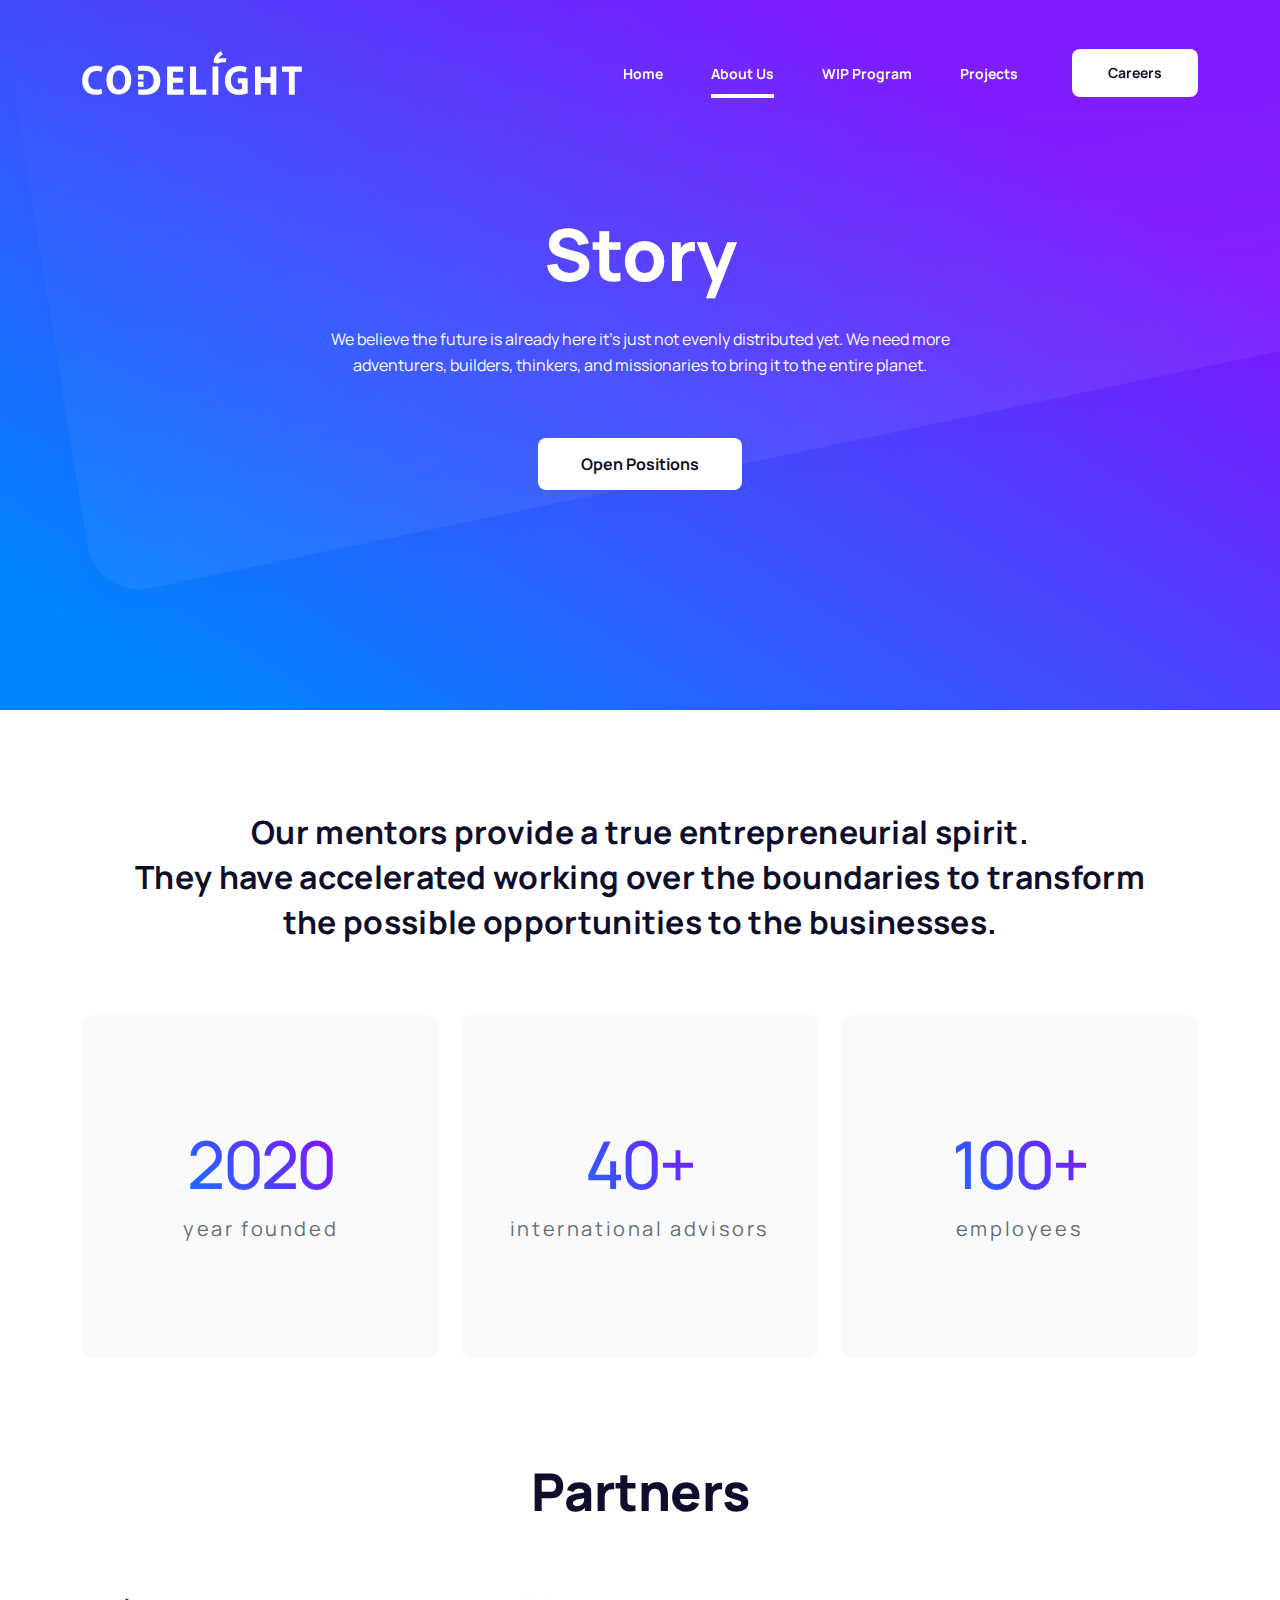
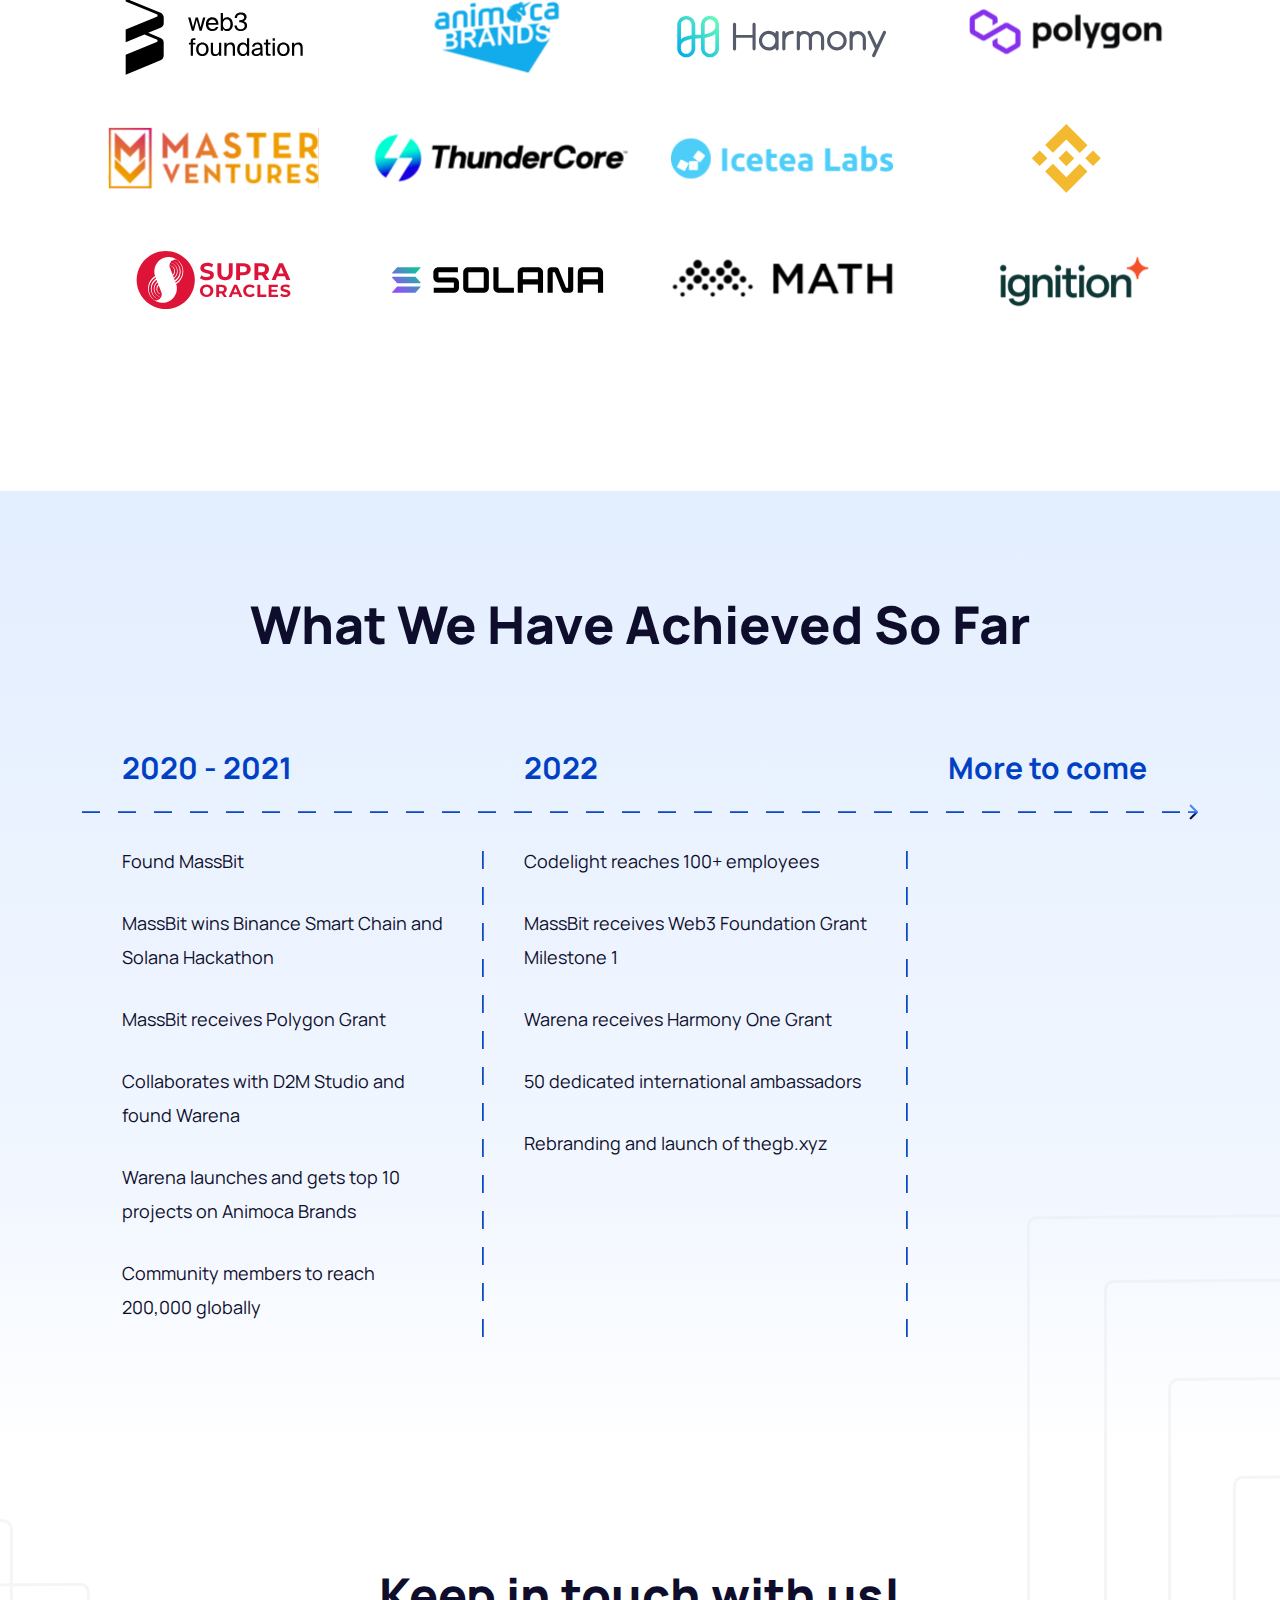
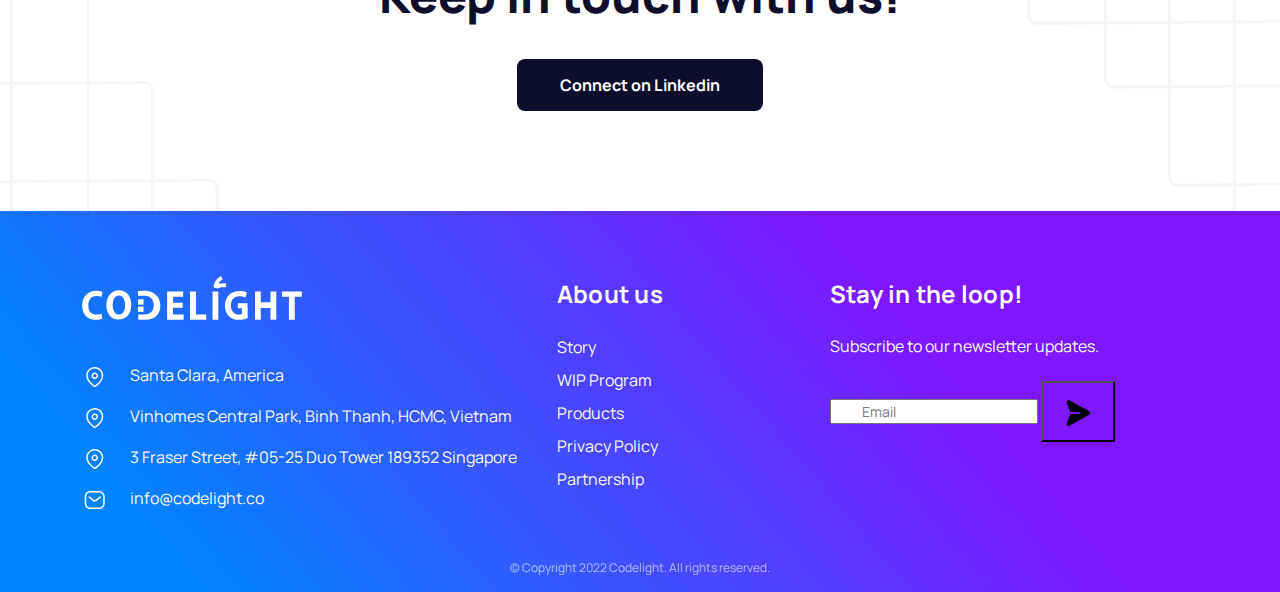
==== about.html @ f4f4e3bb "fix meta og:image" ====
<!DOCTYPE html>
<html lang="en">

    <head>
        <!-- Google tag (gtag.js) -->
        <script async src="https://www.googletagmanager.com/gtag/js?id=G-SQYC2SZL2Y"></script>
        <script>
            window.dataLayer = window.dataLayer || [];
            function gtag() { dataLayer.push(arguments); }
            gtag('js', new Date());
            gtag('config', 'G-SQYC2SZL2Y');
        </script>
        <meta charset="UTF-8">
        <meta http-equiv="X-UA-Compatible" content="IE=edge">
        <meta name="viewport" content="width=device-width, initial-scale=1.0, maximum-scale=1.0,user-scalable=0">
        <link rel="icon" href="favicon-32x32.png" />
        <link rel="shortcut icon" href="favicon.ico" type="image/x-icon" />
        <title>Codelight - About Us</title>
        <meta name="theme-color" content="#0041c4">
        <link rel="apple-touch-icon" sizes="48x48" href="assets/icons/icon-48x48.png" />
        <link rel="apple-touch-icon" sizes="72x72" href="assets/icons/icon-72x72.png" />
        <link rel="apple-touch-icon" sizes="96x96" href="assets/icons/icon-96x96.png" />
        <link rel="apple-touch-icon" sizes="192x192" href="assets/icons/icon-192x192.png" />
        <link rel="apple-touch-icon" sizes="256x256" href="assets/icons/icon-256x256.png" />
        <link rel="apple-touch-icon" sizes="384x384" href="assets/icons/icon-384x384.png" />
        <link rel="apple-touch-icon" sizes="512x512" href="assets/icons/icon-512x512.png" />
        <link rel="preconnect dns-prefetch" href="https://www.google-analytics.com" />
        <meta name="description" content="We Change The World Through Decentralized Ledger Technology" />
        <meta property="og:title" content="Codelight" />
        <meta property="og:description" content="We Change The World Through Decentralized Ledger Technology" />
        <meta property="og:type" content="website" />
        <meta name="image" content="./opengraph.png" />
        <meta itemprop="image" content="./opengraph.png" />
        <meta name="og:image" content="./opengraph.png" />
        <meta name="twitter:image" content="./opengraph.png">
        <meta name="twitter:card" content="summary" />
        <meta name="twitter:creator" content="Codelight" />
        <meta name="twitter:title" content="Codelight" />
        <meta name="twitter:description" content="We Change The World Through Decentralized Ledger Technology" />
        <link rel="stylesheet" href="https://fonts.googleapis.com/css2?family=Sen:wght@400;700&amp;display=swap" />
        <link rel="stylesheet" href="https://fonts.googleapis.com/css2?family=Inter:wght@300;400;500;600;700"
            media="all" />
        <link rel="stylesheet" href="https://cdn.jsdelivr.net/npm/bootstrap@5.1.3/dist/css/bootstrap.min.css" />
        <link href="https://fonts.googleapis.com/css2?family=Manrope:wght@400;500;600;700&display=swap"
            rel="stylesheet">
        <link rel="stylesheet" href="assets/plugins/slick/slick.css" />
        <link rel="stylesheet" href="assets/css/style.css" />
    </head>

    <body>
        <div class="cl-loading" id="CLLoading">
            <img src="assets/images/logo.svg" alt="loading..." height="40" />
        </div>

        <header>
            <nav id="header" class="cl-navbar navbar navbar-expand-md cl-dark none-bg">
                <div class="container">
                    <a class="navbar-brand" href="index.html" title="Codelight" rel="home">
                        <img class="cl-logo" src="assets/images/logo.svg" alt="Codelight" />
                        <img class="cl-logo-light" src="assets/images/logo-white.svg" alt="Codelight" />
                    </a>

                    <button class="navbar-toggler" type="button" data-bs-toggle="collapse" data-bs-target="#navbar"
                        aria-controls="navbar" aria-expanded="false" aria-label="Toggle navigation">
                        <span class="navbar-toggler-icon"></span>
                    </button>

                    <div id="navbar" class="collapse navbar-collapse">
                        <ul id="menu-primary-menu" class="navbar-nav ms-auto">
                            <li class="nav-item">
                                <a title="Home" href="index.html" class="nav-link">Home</a>
                            </li>
                            <li class="nav-item">
                                <a title="About Us" href="about.html" class="nav-link active">About Us</a>
                            </li>
                            <li class="nav-item">
                                <a title="WIP Program" href="wip-program.html" class="nav-link">WIP Program</a>
                            </li>
                            <li class="nav-item">
                                <a title="Projects" href="our-projects.html" class="nav-link">Projects</a>
                            </li>
                            <!-- <li class="nav-item">
                                <a title="Careers" href="careers.html" class="nav-link">Careers</a>
                            </li> -->

                            <li class="cl-header-cta nav-item">
                                <a title="Careers" href="https://www.linkedin.com/company/codelightco/" target="_blank" class="nav-link">Careers</a>
                            </li>
                        </ul>
                    </div>
                </div>
            </nav>
        </header>

        <main>
            <div class="cl-about">
                <section class="cl-banner">
                    <div class="cl-banner-body">
                        <div class="container">
                            <h1 class="cl-banner-heading">Story</h1>
                            <div class="cl-banner-content">We believe the future is already here it's just not evenly
                                distributed yet. We need more <br class="d-none d-md-block">adventurers, builders,
                                thinkers, and missionaries to bring it to the entire planet.</div>
                            <div class="cl-btn">
                                <!-- <a href="careers.html">Open Positions</a> -->
                                <a href="https://www.linkedin.com/company/codelightco/jobs/" target="_blank">Open Positions</a>
                            </div>
                        </div>
                    </div>
                </section>
                <section class="our-mentors-spirit">
                    <div class="container">
                        <div class="cl-title text-center">
                            Our mentors provide a true entrepreneurial spirit. <br class="d-none d-md-block">They have accelerated working over the boundaries to transform <br class="d-none d-md-block">the possible opportunities to the businesses.
                        </div>
                        <div class="group">
                            <div class="item">
                                <dl>
                                    <dt>2020</dt>
                                    <dd>year founded</dd>
                                </dl>
                            </div>
                            <div class="item">
                                <dl>
                                    <dt>40+</dt>
                                    <dd>international advisors</dd>
                                </dl>
                            </div>
                            <div class="item">
                                <dl>
                                    <dt>100+</dt>
                                    <dd>employees</dd>
                                </dl>
                            </div>
                        </div>
                    </div>
                </section>
                <!-- <section class="cl-our-team">
                    <div class="container">
                        <div class="cl-title text-center">
                            Our Team
                        </div>
                        <div class="cl-disc text-center">
                            Codelight Projects have over 250k dedicated community members
                        </div>
                        <div class="group">
                            <div class="item">
                                <div class="photo">
                                    <img src="./assets/images/about/our-team-img1.png" alt="Our Team">
                                </div>
                                <dl>
                                    <dt>Mike</dt>
                                    <dd>“A quote”</dd>
                                </dl>
                            </div>
                            <div class="item">
                                <div class="photo">
                                    <img src="./assets/images/about/our-team-img4.png" alt="Our Team">
                                </div>
                                <dl>
                                    <dt>Kate Pham</dt>
                                    <dd>Web3 is a great evolution of the upcoming trends in Technology since it's both transparency and flexibility in a contractual arrangement <i>- Kate Pham , Marketing Manager</i></dd>
                                </dl>
                            </div>
                            <div class="item">
                                <div class="photo">
                                    <img src="./assets/images/about/our-team-img3.png" alt="Our Team">
                                </div>
                                <dl>
                                    <dt>Colin Weiss</dt>
                                    <dd>“To prosper in the Web3 future, we must continually work to create true decentralization by reinventing the underlying hierarchy of the digital age. Working at EZ Wallet motivates me to make sure what we envision can become a reality. ” <i>- Colin Weiss, Head of Content</i></dd>
                                </dl>
                            </div>
                            <div class="item">
                                <div class="photo">
                                    <img src="./assets/images/about/our-team-img2.png" alt="Our Team">
                                </div>
                                <dl>
                                    <dt>Azhar</dt>
                                    <dd>"As iron sharpens iron, so one person sharpens another". Codelight provide a great working environment for cultivating and developing <i>- Azhar, Marketing Executive</i></dd>
                                </dl>
                            </div>
                        </div>
                    </div>
                </section> -->
                <section class="cl-partners" id="partners">
                    <div class="container">
                        <div class="cl-title text-center">
                            Partners
                        </div>
                        <ul class="slider-partners">
                            <li><img src="./assets/images/about/web3.svg" class="cl-img" alt="" /></li>
                            <li><img src="./assets/images/about/animoca.svg" class="cl-img" alt=""></li>
                            <li><img src="./assets/images/about/Harmony.svg" class="cl-img" alt=""></li>
                            <li><img src="./assets/images/about/Polygon.svg" class="cl-img" alt=""></li>
                            <li><img src="./assets/images/about/maste-ventures.svg" class="cl-img" alt="" /></li>
                            <li><img src="./assets/images/about/thunder-core.svg" class="cl-img" alt=""></li>
                            <li><img src="./assets/images/about/icetea-labs.svg" class="cl-img" alt="" /></li>
                            <li><img src="./assets/images/about/bnc.svg" class="cl-img" alt="" /></li>
                            <li><img src="./assets/images/about/supraoracles.svg" class="cl-img" alt=""></li>
                            <li><img src="./assets/images/about/solana.svg" class="cl-img" alt=""></li>
                            <li><img src="./assets/images/about/math-wallet.svg" class="cl-img" alt=""></li>
                            <li><img src="./assets/images/about/Ignition.svg" class="cl-img" alt=""></li>
                        </ul>
                    </div>
                </section>
                <section class="cl-achieved">
                    <div class="container">
                        <div class="cl-title text-center">
                            What We Have Achieved So Far
                        </div>
                        <div class="time-line">
                            <div class="item">
                                <div class="year">
                                    2020 - 2021
                                </div>
                                <ul>
                                    <li>Found MassBit</li>
                                    <li>MassBit wins Binance Smart Chain and Solana Hackathon</li>
                                    <li>MassBit receives Polygon Grant</li>
                                    <li>Collaborates with D2M Studio and found Warena</li>
                                    <li>Warena launches and gets top 10 projects on Animoca Brands</li>
                                    <li>Community members to reach 200,000 globally</li>
                                </ul>
                            </div>
                            <div class="item">
                                <div class="year">
                                    2022
                                </div>
                                <ul>
                                    <li>Codelight reaches 100+ employees</li>
                                    <li>MassBit receives Web3 Foundation Grant Milestone 1</li>
                                    <li>Warena receives Harmony One Grant</li>
                                    <li>50 dedicated international ambassadors</li>
                                    <li>Rebranding and launch of thegb.xyz</li>
                                </ul>
                            </div>
                            <div class="item">
                                <div class="year">More to come</div>
                            </div>
                        </div>
                    </div>
                </section>
                <section class="cl-contact">
                    <div class="container">
                        <div class="cl-title">
                            Keep in touch with us!
                        </div>
                        <div class="cl-btn">
                            <a href="https://www.linkedin.com/company/codelightco/" target="_blank">Connect on Linkedin</a>
                        </div>
                    </div>
                </section>
            </div>
            <div class="modal fade" id="SubscribeModal" tabindex="-1" aria-labelledby="SubscribeModalLabel"
                aria-hidden="true">
                <div class="modal-dialog">
                    <div class="modal-content">
                        <div class="modal-header">
                            <button type="button" class="btn-close" data-bs-dismiss="modal" aria-label="Close"></button>
                        </div>
                        <div class="modal-body text-center">
                            <div class="cl-title" id="message">Your subscription has been successful.</div>
                        </div>
                    </div>
                </div>
            </div>
        </main>

        <footer id="footer" class="cl-footer">
            <div class="container">
                <div class="row">
                    <div class="col-xl-5 mb-4 mb-xl-0">
                        <div class="cl-footer-logo">
                            <img src="assets/images/logo-white.svg" class="img-fluid" alt="" />
                        </div>
                        <div class="cl-footer-address">
                            <svg width="25" height="24" viewBox="0 0 25 24" fill="none"
                                xmlns="http://www.w3.org/2000/svg">
                                <path fill-rule="evenodd" clip-rule="evenodd"
                                    d="M12.7681 2.00005C8.15903 1.98439 4.39435 5.65135 4.24389 10.2414L4.23926 10.5263C4.31587 12.7761 5.08133 14.9207 6.42954 16.6876L6.74618 17.1008C8.03306 18.7371 9.56237 20.1733 11.2795 21.3571L11.693 21.6354L11.7533 21.6828C12.3419 22.1057 13.1365 22.1057 13.7251 21.6828L13.7753 21.6415C15.1378 20.7579 16.3943 19.7196 17.5197 18.5473C19.8079 16.1252 21.187 13.4112 21.239 10.655L21.2392 10.5526C21.2548 5.93192 17.5991 2.15567 13.0232 2.00469L12.7681 2.00005ZM12.7629 3.51747C16.5414 3.53038 19.6093 6.54942 19.7232 10.3091L19.7264 10.6406C19.6826 12.9514 18.4727 15.3324 16.4259 17.4991C15.3822 18.5863 14.212 19.5526 12.9428 20.3745L12.8582 20.438C12.7899 20.4974 12.6885 20.4974 12.6201 20.438L12.5379 20.376C10.6472 19.1416 8.98783 17.583 7.63562 15.7717C6.54644 14.3442 5.90101 12.6374 5.7711 10.8569L5.75201 10.4999C5.76485 6.71221 8.77458 3.63498 12.5227 3.52071L12.7629 3.51747ZM12.7392 7.40129C10.9508 7.40129 9.50101 8.85554 9.50101 10.6495C9.50101 12.4434 10.9508 13.8976 12.7392 13.8976C14.5276 13.8976 15.9774 12.4434 15.9774 10.6495C15.9774 8.85554 14.5276 7.40129 12.7392 7.40129ZM12.7392 8.91871C13.6921 8.91871 14.4646 9.69359 14.4646 10.6495C14.4646 11.6053 13.6921 12.3802 12.7392 12.3802C11.7863 12.3802 11.0138 11.6053 11.0138 10.6495C11.0138 9.69359 11.7863 8.91871 12.7392 8.91871Z"
                                    fill="#FAFAFA"></path>
                            </svg>
                            <span>Santa Clara, America</span>
                        </div>
                        <div class="cl-footer-address">
                            <svg width="25" height="24" viewBox="0 0 25 24" fill="none"
                                xmlns="http://www.w3.org/2000/svg">
                                <path fill-rule="evenodd" clip-rule="evenodd"
                                    d="M12.7681 2.00005C8.15903 1.98439 4.39435 5.65135 4.24389 10.2414L4.23926 10.5263C4.31587 12.7761 5.08133 14.9207 6.42954 16.6876L6.74618 17.1008C8.03306 18.7371 9.56237 20.1733 11.2795 21.3571L11.693 21.6354L11.7533 21.6828C12.3419 22.1057 13.1365 22.1057 13.7251 21.6828L13.7753 21.6415C15.1378 20.7579 16.3943 19.7196 17.5197 18.5473C19.8079 16.1252 21.187 13.4112 21.239 10.655L21.2392 10.5526C21.2548 5.93192 17.5991 2.15567 13.0232 2.00469L12.7681 2.00005ZM12.7629 3.51747C16.5414 3.53038 19.6093 6.54942 19.7232 10.3091L19.7264 10.6406C19.6826 12.9514 18.4727 15.3324 16.4259 17.4991C15.3822 18.5863 14.212 19.5526 12.9428 20.3745L12.8582 20.438C12.7899 20.4974 12.6885 20.4974 12.6201 20.438L12.5379 20.376C10.6472 19.1416 8.98783 17.583 7.63562 15.7717C6.54644 14.3442 5.90101 12.6374 5.7711 10.8569L5.75201 10.4999C5.76485 6.71221 8.77458 3.63498 12.5227 3.52071L12.7629 3.51747ZM12.7392 7.40129C10.9508 7.40129 9.50101 8.85554 9.50101 10.6495C9.50101 12.4434 10.9508 13.8976 12.7392 13.8976C14.5276 13.8976 15.9774 12.4434 15.9774 10.6495C15.9774 8.85554 14.5276 7.40129 12.7392 7.40129ZM12.7392 8.91871C13.6921 8.91871 14.4646 9.69359 14.4646 10.6495C14.4646 11.6053 13.6921 12.3802 12.7392 12.3802C11.7863 12.3802 11.0138 11.6053 11.0138 10.6495C11.0138 9.69359 11.7863 8.91871 12.7392 8.91871Z"
                                    fill="#FAFAFA"></path>
                            </svg>
                            <span>Vinhomes Central Park, Binh Thanh, HCMC, Vietnam</span>
                        </div>
                        <div class="cl-footer-address">
                            <svg width="25" height="24" viewBox="0 0 25 24" fill="none"
                                xmlns="http://www.w3.org/2000/svg">
                                <path fill-rule="evenodd" clip-rule="evenodd"
                                    d="M12.7681 2.00005C8.15903 1.98439 4.39435 5.65135 4.24389 10.2414L4.23926 10.5263C4.31587 12.7761 5.08133 14.9207 6.42954 16.6876L6.74618 17.1008C8.03306 18.7371 9.56237 20.1733 11.2795 21.3571L11.693 21.6354L11.7533 21.6828C12.3419 22.1057 13.1365 22.1057 13.7251 21.6828L13.7753 21.6415C15.1378 20.7579 16.3943 19.7196 17.5197 18.5473C19.8079 16.1252 21.187 13.4112 21.239 10.655L21.2392 10.5526C21.2548 5.93192 17.5991 2.15567 13.0232 2.00469L12.7681 2.00005ZM12.7629 3.51747C16.5414 3.53038 19.6093 6.54942 19.7232 10.3091L19.7264 10.6406C19.6826 12.9514 18.4727 15.3324 16.4259 17.4991C15.3822 18.5863 14.212 19.5526 12.9428 20.3745L12.8582 20.438C12.7899 20.4974 12.6885 20.4974 12.6201 20.438L12.5379 20.376C10.6472 19.1416 8.98783 17.583 7.63562 15.7717C6.54644 14.3442 5.90101 12.6374 5.7711 10.8569L5.75201 10.4999C5.76485 6.71221 8.77458 3.63498 12.5227 3.52071L12.7629 3.51747ZM12.7392 7.40129C10.9508 7.40129 9.50101 8.85554 9.50101 10.6495C9.50101 12.4434 10.9508 13.8976 12.7392 13.8976C14.5276 13.8976 15.9774 12.4434 15.9774 10.6495C15.9774 8.85554 14.5276 7.40129 12.7392 7.40129ZM12.7392 8.91871C13.6921 8.91871 14.4646 9.69359 14.4646 10.6495C14.4646 11.6053 13.6921 12.3802 12.7392 12.3802C11.7863 12.3802 11.0138 11.6053 11.0138 10.6495C11.0138 9.69359 11.7863 8.91871 12.7392 8.91871Z"
                                    fill="#FAFAFA"></path>
                            </svg>
                            <span>3 Fraser Street, #05-25 Duo Tower 189352 Singapore</span>
                        </div>
                        <div class="cl-footer-email">
                            <svg width="25" height="24" viewBox="0 0 25 24" fill="none"
                                xmlns="http://www.w3.org/2000/svg">
                                <path fill-rule="evenodd" clip-rule="evenodd"
                                    d="M17.2646 3.00005L8.19544 3C5.02591 3 2.73926 5.56151 2.73926 8.85897V15.141C2.73926 18.4385 5.02591 21 8.19544 21H17.2561C18.7785 20.9829 20.2195 20.3421 21.2518 19.2266C22.2842 18.111 22.8179 16.6183 22.7286 15.0959L22.7299 8.85897C22.8179 7.38171 22.2842 5.88895 21.2518 4.77344C20.2195 3.65794 18.7785 3.01705 17.2646 3.00005ZM8.19544 4.52843L17.2476 4.52838C18.3466 4.54072 19.3925 5.00592 20.1419 5.81562C20.8912 6.62533 21.2786 7.70887 21.2138 8.81389L21.2124 15.141C21.2786 16.2911 20.8912 17.3747 20.1419 18.1844C19.3925 18.9941 18.3466 19.4593 17.2476 19.4716L8.19544 19.4716C5.90205 19.4716 4.2567 17.6284 4.2567 15.141V8.85897C4.2567 6.37155 5.90205 4.52843 8.19544 4.52843ZM18.7633 8.63837C18.5014 8.30886 18.024 8.25555 17.6968 8.5193L13.5975 11.8242L13.4801 11.9068C12.9967 12.2095 12.362 12.1816 11.8991 11.8181L7.76983 8.51731L7.67689 8.4536C7.35662 8.26727 6.94067 8.34031 6.70387 8.64086C6.44338 8.97146 6.4983 9.45216 6.82652 9.71453L10.961 13.0195L11.1223 13.1375C12.1623 13.8459 13.5406 13.8067 14.5381 13.0236L18.6451 9.71255L18.7275 9.63551C18.9792 9.36261 19.0013 8.93792 18.7633 8.63837Z"
                                    fill="#FAFAFA"></path>
                            </svg>
                            <a href="mailto:info@codelight.co">info@codelight.co</a>
                        </div>
                    </div>
                    <div class="col-xl-3 col-md-6">
                        <div class="cl-footer-title">About us</div>
                        <div class="cl-footer-body row">
                            <nav class="col-6 menu-about-us-container">
                                <ul class="nav">
                                    <li class="nav-item">
                                        <a href="about.html" class="nav-link">Story</a>
                                    </li>
                                    <li class="nav-item">
                                        <a href="wip-program.html" class="nav-link">WIP Program</a>
                                    </li>
                                    <li class="nav-item">
                                        <a href="our-projects.html" class="nav-link">Products</a>
                                    </li>
                                    <li class="nav-item">
                                        <a href="#" class="nav-link">Privacy Policy</a>
                                    </li>
                                    <li class="nav-item">
                                        <a href="about.html#partners" class="nav-link">Partnership</a>
                                    </li>
                                </ul>
                            </nav>
                            <nav class="col-6 menu-about-us-container">
                                <ul class="nav">
                                    <!-- <li class="nav-item">
                                        <a href="careers.html" class="nav-link">Careers</a>
                                    </li> -->
                                </ul>
                            </nav>
                        </div>
                    </div>
                    <div class="ps-lg-0 col-xl-4 col-md-6 mt-3 mt-md-0">
                        <div class="cl-footer-title">Stay in the loop!</div>
                        <div class="cl-footer-body">Subscribe to our newsletter updates.</div>
                        <div class="cl-footer-subscribe" style="padding-top: 20px;">
                            <!-- Begin Sendinblue Form -->
                            <!-- START - We recommend to place the below code in head tag of your website html  -->

                            <link rel="stylesheet" href="https://sibforms.com/forms/end-form/build/sib-styles.css">
                            <style>
                                .entry__label {
                                    font-family:'Manrope', sans-serif;
                                }

                                .sib-form .entry__field {
                                    margin: 0 !important;
                                }

                                .sib-form,
                                .sib-form-container,
                                #sib-container,
                                .sib-form-block {
                                    padding: 0 !important;
                                    margin: 0 !important;
                                }
                                .sib-form .input{
                                    font-family:'Manrope', sans-serif;
                                    font-size: 14px;
                                    line-height: 19px;
                                    color: #656C73;
                                }
                            </style>
                            <!--  END - We recommend to place the above code in head tag of your website html -->
                            <!-- START - We recommend to place the below code where you want the form in your website html  -->
                            <div id="mc_embed_signup" class="sib-form" style="background-color: transparent;">
                                <form
                                    action="https://codelight.us21.list-manage.com/subscribe/post?u=782c79688b879d5d557d7b7ca&amp;id=3962115e26&amp;f_id=00a6c1e1f0"
                                    method="post" id="mc-embedded-subscribe-form" name="mc-embedded-subscribe-form"
                                    class="validate" target="_blank" novalidate>
                                    <div id="mc_embed_signup_scroll">
                                        <div class="entry__field text-dark" style="width: 100%">
                                            <input class="input" type="text" id="mce-EMAIL" name="EMAIL"
                                                autocomplete="off" placeholder="Email"
                                                data-required="true" required
                                                style="padding-left: 30px;" />
                                            <button id="mc-embedded-subscribe"
                                                class="sib-form-block__button sib-form-block__button-with-loader"
                                                form="sib-form" type="submit"
                                                style="background-color: transparent;padding: 12px 20px;">
                                                <svg width="30" height="30" viewBox="0 0 30 30"
                                                    fill="none" xmlns="http://www.w3.org/2000/svg">
                                                    <g clip-path="url(#clip0_2043_3991)">
                                                        <path
                                                            d="M26.185 13.364L6.39026 2.27906C6.0572 2.09256 5.67515 2.01216 5.29517 2.0486C4.91519 2.08505 4.55538 2.23659 4.26384 2.48299C3.97229 2.72939 3.76289 3.0589 3.66363 3.42749C3.56436 3.79608 3.57996 4.18619 3.70834 4.54568L7.10723 14.0626H15.9376C16.1862 14.0626 16.4247 14.1614 16.6005 14.3372C16.7763 14.513 16.8751 14.7514 16.8751 15.0001C16.8751 15.2487 16.7763 15.4872 16.6005 15.663C16.4247 15.8388 16.1862 15.9376 15.9376 15.9376H7.10723L3.70834 25.4545C3.60786 25.7374 3.5766 26.0402 3.61717 26.3377C3.65775 26.6351 3.76899 26.9186 3.94158 27.1642C4.11416 27.4098 4.34307 27.6106 4.60915 27.7496C4.87524 27.8886 5.17075 27.9619 5.47095 27.9633C5.79312 27.9627 6.10972 27.8793 6.39037 27.7211L26.1849 16.6361C26.4757 16.4733 26.7178 16.2358 26.8864 15.9483C27.0549 15.6607 27.1438 15.3334 27.1438 15.0001C27.1438 14.6668 27.055 14.3395 26.8864 14.0519C26.7179 13.7644 26.4758 13.5269 26.185 13.364Z"
                                                            fill="black" />
                                                    </g>
                                                    <defs>
                                                        <clipPath id="clip0_2043_3991">
                                                            <rect width="30" height="30" fill="white" />
                                                        </clipPath>
                                                    </defs>
                                                </svg>

                                            </button>
                                        </div>
                                    </div>
                                </form>
                            </div>
                        </div>
                    </div>
                </div>
                <div class="cl-footer-bottom">© Copyright 2022 Codelight. All rights reserved.</div>
            </div>
        </footer>
        <script src="https://cdn.jsdelivr.net/npm/bootstrap@5.1.3/dist/js/bootstrap.bundle.min.js"></script>
        <script src="https://cdnjs.cloudflare.com/ajax/libs/jquery/3.6.0/jquery.min.js"></script>
        <script src="assets/plugins/slick/slick.min.js"></script>
        <script src="assets/js/script.js"></script>
        <script>
            $(document).ready(function() {
                $('.our-mentors-spirit .group').slick({
                    autoplay: true,
                    autoplaySpeed: 3000,
                    speed: 1000,
                    slidesToShow: 1,
                    slidesToScroll: 1,
                    centerMode: true,
                    arrows: false,
                    dots: true,
                    pauseOnFocus: false,
                    pauseOnHover: false,
                    responsive: [
                        {
                            breakpoint: 9999,
                            settings: "unslick"
                        }, {
                            breakpoint: 767,
                            settings: "getslick"
                        }
                    ]
                });
            });
            
            $(window).resize(function() {
                $('.our-mentors-spirit .group').slick({
                    autoplay: true,
                    autoplaySpeed: 3000,
                    speed: 1000,
                    slidesToShow: 1,
                    slidesToScroll: 1,
                    centerMode: true,
                    arrows: false,
                    dots: true,
                    pauseOnFocus: false,
                    pauseOnHover: false,
                    responsive: [
                        {
                            breakpoint: 9999,
                            settings: "unslick"
                        }, {
                            breakpoint: 767,
                            settings: "getslick"
                        }
                    ]
                });
            });
        </script>
    </body>

</html>
---- assets/css/style.css ----
.slick-dots {
  display: -moz-flex;
  display: -ms-flex;
  display: -o-flex;
  display: flex;
  justify-content: center;
  position: absolute;
  bottom: -30px;
  left: 0;
  right: 0;
  text-align: center;
  list-style: none;
  line-height: 0;
  padding-left: 0;
  margin-bottom: 0;
}

.slick-dots li {
  width: 12px;
  height: 12px;
  line-height: 0;
  margin: 0 6px;
  position: relative;
  box-sizing: border-box;
}

.slick-dots li button {
  width: 8px;
  height: 8px;
  background-color: #E2E2E2;
  font-size: 0;
  border-radius: 50%;
  position: relative;
  cursor: pointer;
  z-index: 1;
  border: none;
  box-sizing: border-box;
  padding: 0;
}

.slick-dots li:hover button {
  background-color: #0041c4;
  border: 2px solid #0041c4;
  width: 12px;
  height: 12px;
}

.slick-dots li.slick-active button {
  background-color: #0041c4;
  border: 2px solid #0041c4;
  width: 12px;
  height: 12px;
}

.cl-loading {
  background-color: #fff;
  position: fixed;
  z-index: 999999;
  top: 0;
  left: 0;
  -webkit-user-select: none;
     -moz-user-select: none;
      -ms-user-select: none;
          user-select: none;
  width: 100vw;
  height: 100vh;
  overflow: hidden;
  display: flex;
  align-items: center;
  justify-content: center;
}
.cl-loading img {
  transition: all ease-in-out 0.3s;
  transform-origin: center center;
  -webkit-animation: loadingEffect 2s infinite;
          animation: loadingEffect 2s infinite;
}

.cl-title {
  font-weight: 800;
  font-size: 52px;
  line-height: 130%;
  color: #0E0E2C;
  margin-bottom: 40px;
}
@media (max-width: 991px) {
  .cl-title {
    font-size: 32px;
    margin-bottom: 20px;
  }
}
@media (max-width: 767px) {
  .cl-title {
    font-size: 24px;
    margin-bottom: 10px;
  }
}

.line {
  position: relative;
  border-bottom: 1px solid #E2E2E2;
}
.line:before {
  position: absolute;
  content: "";
  background: url("../images/shape.svg") no-repeat center bottom;
  background-size: cover;
  width: 34px;
  height: 34px;
  left: 0;
  right: 0;
  bottom: -17px;
  margin: 0 auto;
  z-index: 1;
}
@media (max-width: 767px) {
  .line:before {
    width: 26px;
    height: 26px;
    bottom: -13px;
  }
}

.cl-contact {
  padding: 100px 0;
  text-align: center;
  position: relative;
}
.cl-contact:before {
  position: absolute;
  content: "";
  background: url("../images/contact-deco.png") no-repeat center center;
  background-size: cover;
  width: 759px;
  height: 673px;
  bottom: -381px;
  left: calc(50% - 1180px);
  z-index: -1;
  opacity: 0.5;
}
.cl-contact:after {
  position: absolute;
  content: "";
  background: url("../images/contact-deco2.png") no-repeat center center;
  background-size: cover;
  width: 759px;
  height: 673px;
  top: -402px;
  right: calc(50% - 1146px);
  z-index: -1;
  opacity: 0.5;
}
.cl-contact > * {
  position: relative;
  z-index: 1;
}
.cl-contact .cl-title {
  margin-bottom: 24px;
  font-size: 48px;
  line-height: 170%;
}
@media (max-width: 991px) {
  .cl-contact .cl-title {
    font-size: 32px;
  }
}
@media (max-width: 767px) {
  .cl-contact {
    padding: 70px 0;
  }
  .cl-contact:before {
    background: url(../images/contact-deco.png) no-repeat center bottom;
    background-size: 100%;
    width: 340px;
    bottom: -200px;
    left: calc(50% - 400px);
  }
  .cl-contact:after {
    background: url(../images/contact-deco2.png) no-repeat center top;
    background-size: 100%;
    width: 340px;
    top: -200px;
    right: calc(50% - 400px);
  }
  .cl-contact .cl-title {
    margin-bottom: 20px;
    font-size: 24px;
  }
}

.modal .cl-title {
  font-size: 30px;
  margin-bottom: 0;
}
.modal .modal-body {
  padding: 2rem 1rem 3rem 1rem;
}

@-webkit-keyframes loadingEffect {
  0% {
    transform: scale(1);
    opacity: 0.3;
  }
  50% {
    transform: scale(1.1);
    opacity: 0.7;
  }
  100% {
    transform: scale(1);
    opacity: 0.3;
  }
}

@keyframes loadingEffect {
  0% {
    transform: scale(1);
    opacity: 0.3;
  }
  50% {
    transform: scale(1.1);
    opacity: 0.7;
  }
  100% {
    transform: scale(1);
    opacity: 0.3;
  }
}
body {
  font-family: "Manrope", sans-serif;
  overflow-x: hidden;
  overflow-y: auto;
  font-weight: 400;
  font-size: 16px;
  line-height: 180%;
  color: #656C73;
}
@media (max-width: 767px) {
  body {
    font-size: 14px;
    line-height: 160%;
  }
}

::-webkit-scrollbar {
  width: 10px;
  height: 8px;
}

::-webkit-scrollbar-track {
  box-shadow: inset 0 0 6px rgba(0, 0, 0, 0.3);
}

::-webkit-scrollbar-thumb {
  background-color: darkgrey;
  outline: 1px solid slategrey;
}

a {
  text-decoration: none;
}

main {
  min-height: calc(100vh - 122px - 395px);
  overflow: hidden;
}

/* .cl-btn {
    border: 0;
    padding: 17px 30px;
    font-weight: 700;
    font-size: 18px;
    line-height: 22px;
    background-color: transparent;
    color: $cl_white_color !important;
    display: inline-flex;
    align-items: center;
    height: 56px;
    text-decoration: none;
    white-space: nowrap;
    position: relative;
    box-shadow: 0px 6px 30px rgba(0, 0, 0, 0.2);
    border-radius: 4px;
    transition: $cl_transition;
    &:hover {
      background-color: $cl_primary_color;
      color: $cl_white_color;
    }
    &.cl-btn-primary {
      background-color: $cl_primary_color;
    }
  } */
.cl-btn a {
  background: #0E0E2C;
  color: #fff;
  border-radius: 8px;
  display: inline-block;
  font-weight: 700;
  font-size: 16px;
  line-height: 24px;
  padding: 14px 43px;
}
.cl-btn a:hover {
  opacity: 0.8;
}
@media (max-width: 767px) {
  .cl-btn a {
    font-size: 14px;
    padding: 10px 30px;
  }
}

.page_numb {
  padding-top: 24px;
}
.page_numb .page-numbers {
  padding-left: 0;
  margin-bottom: 0;
  list-style: none;
  display: flex;
  align-items: center;
  justify-content: center;
  flex-wrap: wrap;
}
.page_numb .page-numbers li {
  font-weight: 400;
  font-size: 30px;
  line-height: 32px;
  color: #656c73;
  padding: 0 11px;
}
.page_numb .page-numbers li a {
  color: #0041c4;
  transition: all ease-in-out 0.3s;
}
.page_numb .page-numbers li a:hover {
  color: #3abef0;
}

@media (max-width: 767px) {
  .page_numb .page-numbers li {
    font-size: 20px;
    line-height: 26px;
  }
}
.cl-navbar {
  background: rgba(255, 255, 255, 0.1);
  -webkit-backdrop-filter: blur(2px);
          backdrop-filter: blur(2px);
  padding: 46px 0 22px 0;
  position: fixed;
  top: 0;
  left: 0;
  z-index: 999;
  width: 100%;
}
.cl-navbar .navbar-nav {
  align-items: center;
}
.cl-navbar .navbar-nav .cl-header-cta .nav-link {
  background: #0E0E2C;
  border-radius: 8px;
  padding: 14px 36px;
  font-style: normal;
  font-weight: 700;
  font-size: 14px;
  line-height: 20px;
  text-align: center;
  color: #fff;
  margin-left: 30px;
  margin-right: 0;
}
.cl-navbar .navbar-nav .cl-header-cta .nav-link:hover {
  opacity: 0.8;
}
.cl-navbar .navbar-nav .cl-header-cta .nav-link:hover::before {
  width: 0;
}
.cl-navbar .navbar-nav .nav-link {
  font-weight: 700;
  font-size: 14px;
  line-height: 19px;
  margin: 0 24px;
  padding: 0;
  color: #0E0E2C;
  position: relative;
  white-space: nowrap;
}
.cl-navbar .navbar-nav .nav-link::before {
  content: "";
  position: absolute;
  bottom: -15px;
  left: 0;
  height: 4px;
  width: 0;
  background-color: #0E0E2C;
  transition: all ease-in-out 0.3s;
}
.cl-navbar .navbar-nav .nav-link.active::before, .cl-navbar .navbar-nav .nav-link:hover::before {
  width: 100%;
}
.cl-navbar .cl-logo-light {
  display: none;
}
.cl-navbar.sticky {
  background: rgba(255, 255, 255, 0.8);
  /* background: linear-gradient(
    180deg,
    #c7deff -18.52%,
    #edf2f7 33.95%,
    #f5f8fd 100%,
    $cl_white_color 0
  );
  -webkit-backdrop-filter: blur(14px);
  backdrop-filter: blur(14px);
  -webkit-animation: slide-down 0.5s;
  animation: slide-down 0.5s; */
  padding-top: 10px;
  padding-bottom: 10px;
}
.cl-navbar.cl-dark {
  background: rgba(255, 255, 255, 0.1);
  -webkit-backdrop-filter: blur(2px);
          backdrop-filter: blur(2px);
}
.cl-navbar.cl-dark .cl-logo {
  display: none;
}
.cl-navbar.cl-dark .cl-logo-light {
  display: block;
}
.cl-navbar.cl-dark .navbar-nav .cl-header-cta .nav-link {
  background: #fff;
  color: #0E0E2C;
}
.cl-navbar.cl-dark .navbar-nav .nav-link {
  color: #fff;
}
.cl-navbar.cl-dark .navbar-nav .nav-link::before {
  background-color: #fff;
}
.cl-navbar.cl-dark.sticky {
  background: linear-gradient(229.57deg, #7D17FF 29%, #0085FF 88.38%);
}
.cl-navbar.none-bg {
  background: none;
}

@media (max-width: 1199px) {
  .cl-navbar .navbar-nav .cl-header-cta .nav-link {
    padding: 14px 25px;
    margin-left: 15px;
  }
  .cl-navbar .navbar-nav .nav-link {
    margin: 0 15px;
  }
}
@media (max-width: 991px) {
  .cl-navbar .navbar-brand img {
    height: 32px;
  }
  .cl-navbar .navbar-nav .nav-link {
    font-size: 12px;
    margin: 0 10px;
  }
  .cl-navbar .navbar-nav .cl-header-cta .nav-link {
    padding: 10px 20px;
    margin-left: 10px;
  }
}
@media (max-width: 767px) {
  .cl-navbar {
    background: linear-gradient(229.57deg, #7D17FF 29%, #0085FF 88.38%);
    -webkit-backdrop-filter: blur(14px);
            backdrop-filter: blur(14px);
    padding-bottom: 10px;
    padding-top: 10px;
  }
  .cl-navbar .navbar-toggler {
    box-shadow: none !important;
    outline: 0 !important;
  }
  .cl-navbar .navbar-toggler .navbar-toggler-icon {
    background-image: url("data:image/svg+xml;charset=utf-8,%3Csvg xmlns='http://www.w3.org/2000/svg' viewBox='0 0 30 30'%3E%3Cpath stroke='rgba(255, 255, 255, 1)' stroke-linecap='round' stroke-miterlimit='10' stroke-width='2' d='M4 7h22M4 15h22M4 23h22'/%3E%3C/svg%3E");
  }
  .cl-navbar .cl-logo {
    display: none;
  }
  .cl-navbar .cl-logo-light {
    display: block;
  }
  .cl-navbar .navbar-nav {
    padding: 20px 0;
  }
  .cl-navbar .navbar-nav .nav-item {
    padding: 15px 0;
  }
  .cl-navbar .navbar-nav .nav-item .nav-link {
    color: #fff;
    font-size: 18px;
  }
  .cl-navbar .navbar-nav .nav-item .nav-link::before {
    background-color: #fff;
    bottom: -10px;
  }
  .cl-navbar .navbar-nav .nav-item.cl-header-cta .nav-link {
    margin-left: 0;
    /* box-shadow: 0 6px 30px rgba(0, 0, 0, 0.2);
    color: #3a2d78;
    background: linear-gradient(180deg, #f5fcff -18.52%, #e4d6eb); */
  }
  .cl-navbar.sticky {
    background: linear-gradient(229.57deg, #7D17FF 29%, #0085FF 88.38%);
    -webkit-backdrop-filter: blur(14px);
            backdrop-filter: blur(14px);
  }
}
@-webkit-keyframes slide-down {
  0% {
    opacity: 0;
    transform: translateY(-100%);
  }
  100% {
    opacity: 1;
    transform: translateY(0);
  }
}
@keyframes slide-down {
  0% {
    opacity: 0;
    transform: translateY(-100%);
  }
  100% {
    opacity: 1;
    transform: translateY(0);
  }
}
.cl-footer {
  padding-top: 65px;
  padding-bottom: 16px;
  background: linear-gradient(229.57deg, #7D17FF 29%, #0085FF 88.38%);
  line-height: 33px;
  color: #fafafa;
}
.cl-footer .cl-footer-logo {
  margin-bottom: 39px;
}
.cl-footer .cl-footer-address {
  margin-bottom: 8px;
}
.cl-footer .cl-footer-address svg {
  margin-right: 20px;
}
.cl-footer .cl-footer-email a {
  color: #fafafa;
}
.cl-footer .cl-footer-email svg {
  margin-right: 20px;
}
.cl-footer .cl-footer-title {
  font-weight: 700;
  font-size: 24px;
  line-height: 36px;
  letter-spacing: 0.01em;
  margin-bottom: 19px;
}
.cl-footer .cl-footer-body {
  line-height: 30px;
  color: #fafafa;
}
.cl-footer ul {
  flex-direction: column;
  padding-left: 0;
  margin-bottom: 0;
  list-style: none;
}
.cl-footer ul li.active a {
  font-weight: bold;
  color: #fff !important;
}
.cl-footer ul li a {
  line-height: 33px;
  color: #fafafa;
  padding: 0;
  transition: all ease-in-out 0.3s;
}
.cl-footer ul li a:hover {
  color: #fff;
}
.cl-footer .cl-footer-bottom {
  padding-top: 45px;
  font-size: 12px;
  line-height: 16px;
  color: #fff;
  text-align: center;
  opacity: 0.6;
}

@media (max-width: 991px) {
  .cl-footer {
    padding-top: 50px;
  }
  .cl-footer .cl-footer-address {
    margin-bottom: 0;
  }
  .cl-footer .cl-footer-title {
    margin-bottom: 10px;
  }
  .cl-footer .cl-footer-bottom {
    padding-top: 20px;
  }
}
@media (max-width: 767px) {
  .cl-footer {
    line-height: 160%;
  }
  .cl-footer .cl-footer-logo {
    margin-bottom: 30px;
  }
  .cl-footer .cl-footer-logo .img-fluid {
    height: 32px;
  }
  .cl-footer .cl-footer-title {
    font-size: 20px;
    line-height: 24px;
  }
  .cl-footer .cl-footer-body {
    line-height: 160%;
  }
  .cl-footer .cl-footer-address {
    margin-bottom: 8px;
  }
  .cl-footer .cl-footer-address svg {
    margin-right: 8px;
  }
  .cl-footer .cl-footer-email svg {
    margin-right: 8px;
  }
  .cl-footer .cl-footer-email,
.cl-footer .cl-footer-address {
    display: flex;
  }
  .cl-footer .cl-footer-email svg,
.cl-footer .cl-footer-address svg {
    width: 25px;
    min-width: 25px;
  }
}
.cl-homepage {
  position: relative;
}
.cl-homepage .cl-banner {
  padding: 208px 0 160px;
  background-image: url(../images/banner.png);
  background-size: cover;
  background-repeat: no-repeat;
  background-position: center center;
  position: relative;
}
.cl-homepage .cl-banner .deco1 {
  position: absolute;
  bottom: 129px;
  left: calc(50% - 560px);
}
.cl-homepage .cl-banner .deco2 {
  position: absolute;
  top: 267px;
  right: calc(50% - 410px);
}
.cl-homepage .cl-banner .deco3 {
  position: absolute;
  bottom: 129px;
  right: calc(50% - 617px);
}
.cl-homepage .cl-banner .cl-banner-image {
  position: relative;
  z-index: 2;
}
.cl-homepage .cl-banner .cl-banner-body {
  position: relative;
  z-index: 2;
}
.cl-homepage .cl-banner .cl-banner-body .cl-banner-heading {
  font-weight: 800;
  font-size: 72px;
  line-height: 120%;
  text-align: center;
  color: #0E0E2C;
  margin-bottom: 44px;
}
.cl-homepage .cl-banner .cl-banner-body .cl-banner-content {
  font-weight: 400;
  font-size: 20px;
  line-height: 34px;
  color: #656c73;
  text-align: center;
}
.cl-homepage .cl-banner .cl-banner-body .cl-banner-action a {
  display: inline-flex;
  padding: 12px 66px 17px;
  background: #0041c4;
  border-radius: 4px;
  font-weight: 700;
  font-size: 20px;
  line-height: 26px;
  color: #fafafa;
  transition: all ease-in-out 0.3s;
}
.cl-homepage .cl-banner .cl-banner-body .cl-banner-action a:hover {
  box-shadow: 0 6px 30px rgba(0, 0, 0, 0.2);
}
.cl-homepage .cl-partners {
  padding: 100px 0 58px 0;
}
.cl-homepage .cl-partners .cl-title-mini {
  font-weight: 700;
  font-size: 24px;
  line-height: 130%;
  text-align: center;
  color: #0E0E2C;
  margin-bottom: 24px;
}
.cl-homepage .cl-partners .slider-partners {
  padding-left: 0;
  margin-bottom: 0;
}
.cl-homepage .cl-partners .slider-partners img {
  width: 100%;
  height: auto;
}
.cl-homepage .cl-about {
  padding: 170px 0 177px 0;
}
.cl-homepage .cl-about .photo img {
  width: 100%;
  height: auto;
}
.cl-homepage .cl-about .group {
  display: flex;
  justify-content: center;
  padding: 24px;
  background: #fff;
  box-shadow: 0px 2px 9px 4px rgba(239, 235, 235, 0.25);
  margin: -24px 20px 0 20px;
  position: relative;
  z-index: 1;
}
.cl-homepage .cl-about .group .item {
  padding: 0 28px;
  text-align: center;
}
.cl-homepage .cl-about .group .item dl {
  margin-bottom: 0;
}
.cl-homepage .cl-about .group .item dl dt {
  font-weight: 600;
  font-size: 16px;
  line-height: 22px;
  margin-bottom: 8px;
}
.cl-homepage .cl-about .group .item dl dd {
  font-weight: 700;
  font-size: 40px;
  line-height: 55px;
  color: #0E0E2C;
  margin-bottom: 0;
}
.cl-homepage .cl-about .group .item:nth-child(2) {
  border-left: 3px solid #0E0E2C;
}
.cl-homepage .cl-about .group .item:nth-child(1) {
  padding-left: 0;
}
.cl-homepage .cl-about .group .item:nth-child(3) {
  padding-right: 0;
}
.cl-homepage .cl-about p {
  margin-bottom: 40px;
}
.cl-homepage .cl-core-values {
  background: #FAFAFA;
  /* flip speed */
  /* hide back  during flip */
  /* front placed above back */
  /* back, initially hidden */
}
.cl-homepage .cl-core-values .container {
  background: url("../images/core-values-line.png") no-repeat center top;
  padding: 52px 0 160px 0;
}
.cl-homepage .cl-core-values .flip-container:hover .flipper,
.cl-homepage .cl-core-values .flip-container.hover .flipper {
  -webkit-transform: rotateY(180deg);
}
.cl-homepage .cl-core-values .flip-container,
.cl-homepage .cl-core-values .front,
.cl-homepage .cl-core-values .back {
  width: 252px;
  height: 252px;
  border-radius: 50%;
}
.cl-homepage .cl-core-values .back {
  background: linear-gradient(238.76deg, #4B84F9 -5.57%, #0C44B4 55.2%, #011240 102.34%);
  box-shadow: 0px 6px 35px rgba(0, 65, 196, 0.2);
  color: #fff;
  font-weight: 800;
  font-size: 24px;
  line-height: 150%;
  text-align: center;
  display: flex;
  align-items: center;
}
.cl-homepage .cl-core-values .back span {
  margin: auto;
  align-items: center;
}
.cl-homepage .cl-core-values .front img,
.cl-homepage .cl-core-values .back img {
  width: 100%;
  height: auto;
}
.cl-homepage .cl-core-values .flipper {
  -webkit-transition: 0.1s;
  -webkit-transform-style: preserve-3d;
  position: relative;
}
.cl-homepage .cl-core-values .front,
.cl-homepage .cl-core-values .back {
  -webkit-backface-visibility: hidden;
  position: absolute;
  top: 0;
  left: 0;
}
.cl-homepage .cl-core-values .front {
  z-index: 2;
}
.cl-homepage .cl-core-values .back {
  -webkit-transform: rotateY(180deg);
}
.cl-homepage .cl-core-values .logo {
  text-align: center;
  margin-bottom: 16px;
}
.cl-homepage .cl-core-values .cl-title {
  text-align: center;
  margin-bottom: 194px;
}
.cl-homepage .cl-core-values .group {
  position: relative;
}
.cl-homepage .cl-core-values .group .item:nth-child(1) {
  position: absolute;
  top: -318px;
  left: 0;
}
.cl-homepage .cl-core-values .group .item:nth-child(2) {
  position: absolute;
  top: -93px;
  left: 181px;
}
.cl-homepage .cl-core-values .group .item:nth-child(3) {
  margin: 0 auto;
}
.cl-homepage .cl-core-values .group .item:nth-child(4) {
  position: absolute;
  top: -93px;
  right: 181px;
}
.cl-homepage .cl-core-values .group .item:nth-child(5) {
  position: absolute;
  top: -318px;
  right: 0;
}
.cl-homepage .cl-wip-program {
  background: url("../images/wip-program-bg.jpg") no-repeat center center;
  background-size: cover;
  padding: 80px 0 190px 0;
}
.cl-homepage .cl-wip-program .cl-title {
  font-size: 60px;
  line-height: 120%;
  color: #fff;
  margin-bottom: 60px;
}
.cl-homepage .cl-wip-program .cl-btn a {
  background-color: transparent;
  border: 1px solid #fff;
  color: #fff;
}
.cl-homepage .cl-recent-events {
  padding: 100px 0 0 0;
}
.cl-homepage .cl-recent-events .cl-title {
  text-align: center;
  margin-bottom: 24px;
}
.cl-homepage .cl-recent-events .cl-disc {
  font-size: 20px;
  line-height: 170%;
  text-align: center;
  letter-spacing: 0.01em;
  margin-bottom: 60px;
}
.cl-homepage .cl-recent-events ul {
  padding: 0;
  line-height: 0;
  margin-bottom: 0;
}
.cl-homepage .cl-recent-events ul.ex {
  margin-top: 20px;
}
.cl-homepage .cl-recent-events ul.ex .slick-track, .cl-homepage .cl-recent-events ul.ex .slick-list {
  direction: ltr;
}
.cl-homepage .cl-welcome {
  padding-top: 120px;
  padding-bottom: 60px;
}
.cl-homepage .cl-welcome .cl-welcome-image {
  text-align: center;
}
.cl-homepage .cl-welcome .cl-welcome-image img {
  width: 530px;
  max-width: 100%;
}
.cl-homepage .cl-welcome .cl-welcome-heading {
  font-weight: 700;
  font-size: 36px;
  line-height: 42px;
  background: linear-gradient(238.76deg, #4b84f9 -5.57%, #0c44b4 55.2%, #011240 102.34%);
  -webkit-background-clip: text;
  -webkit-text-fill-color: transparent;
  background-clip: text;
  text-fill-color: transparent;
  position: relative;
  margin-bottom: 56px;
}
.cl-homepage .cl-welcome .cl-welcome-heading::before {
  content: "";
  position: absolute;
  height: 7px;
  width: 108px;
  background-color: #3abef0;
  border-radius: 4px;
  left: 0;
  bottom: -16px;
}
.cl-homepage .cl-welcome .cl-welcome-content {
  font-weight: 400;
  font-size: 16px;
  line-height: 30px;
  letter-spacing: -0.01em;
  color: #656c73;
  margin-bottom: 32px;
  width: 551px;
  max-width: 100%;
}
.cl-homepage .cl-welcome .cl-welcome-action a {
  display: inline-flex;
  padding: 13px 42px 15px 44px;
  font-family: "Inter";
  font-weight: 500;
  font-size: 16px;
  line-height: 24px;
  color: #fafafa;
  background-color: #0041c4;
  border-radius: 4px;
  transition: all ease-in-out 0.3s;
}
.cl-homepage .cl-welcome .cl-welcome-action a:hover {
  box-shadow: 0 6px 30px rgba(0, 0, 0, 0.2);
}
.cl-homepage .cl-culture {
  padding-bottom: 150px;
  padding-top: 151px;
  position: relative;
}
.cl-homepage .cl-culture::before, .cl-homepage .cl-culture::after {
  content: "";
  position: absolute;
  z-index: 1;
  background-repeat: no-repeat;
}
.cl-homepage .cl-culture::before {
  background-image: url(../images/homepage-decor-1.svg);
  top: 198px;
  left: 0;
  width: 238px;
  height: 243px;
}
.cl-homepage .cl-culture::after {
  background-image: url(../images/homepage-decor-2.svg);
  top: -60px;
  right: 0;
  width: 524px;
  height: 1164px;
}
.cl-homepage .cl-culture .container {
  position: relative;
  z-index: 2;
}
.cl-homepage .cl-culture .cl-culture-heading {
  font-weight: 700;
  font-size: 52px;
  line-height: 62px;
  background: linear-gradient(238.76deg, #4b84f9 -5.57%, #0c44b4 55.2%, #011240 102.34%);
  -webkit-background-clip: text;
  -webkit-text-fill-color: transparent;
  background-clip: text;
  text-fill-color: transparent;
  position: relative;
  margin-bottom: 112px;
  text-align: center;
}
.cl-homepage .cl-culture .cl-culture-heading::before {
  content: "";
  position: absolute;
  height: 7px;
  width: 108px;
  background-color: #3abef0;
  border-radius: 4px;
  left: 50%;
  transform: translateX(-50%);
  bottom: -16px;
}
.cl-homepage .cl-culture .cl-culture-item.mt-114px {
  margin-top: 114px;
}
.cl-homepage .cl-culture .cl-culture-item.mt-188px {
  margin-top: 188px;
}
.cl-homepage .cl-culture .cl-culture-item.mt-228px {
  margin-top: 228px;
}
.cl-homepage .cl-culture .cl-culture-item .cl-culture-image {
  margin-bottom: 52px;
  position: relative;
}
.cl-homepage .cl-culture .cl-culture-item .cl-culture-image::before {
  content: "";
  position: absolute;
  box-shadow: 0px 7px 10px 4px rgba(0, 0, 0, 0.25);
  filter: blur(10px);
  border-radius: 24px;
  top: 16px;
  right: 34px;
  bottom: 0;
  left: 18px;
  z-index: -1;
}
.cl-homepage .cl-culture .cl-culture-item .cl-culture-title {
  font-weight: 700;
  font-size: 30px;
  line-height: 33px;
  letter-spacing: 0.01em;
  color: #0041c4;
  margin-bottom: 24px;
}
.cl-homepage .cl-culture .cl-culture-item .cl-culture-content {
  font-weight: 400;
  font-size: 16px;
  line-height: 30px;
  letter-spacing: -0.01em;
  color: #656c73;
}
.cl-homepage .cl-founder-message {
  padding-top: 99px;
  padding-bottom: 120px;
  background-image: url(../images/homepage/founder-message-bgg.png);
  background-size: 100% auto;
  background-repeat: no-repeat;
  position: relative;
  z-index: 3;
}
.cl-homepage .cl-founder-message .cl-decor {
  position: absolute;
  bottom: 30px;
  left: 66px;
}
.cl-homepage .cl-founder-message .cl-founder-message-card {
  background: #fff;
  box-shadow: 0px 50px 100px rgba(5, 37, 108, 0.1);
  border-radius: 14px;
  padding: 71px 127px 85px 104px;
  position: relative;
  z-index: 2;
}
.cl-homepage .cl-founder-message .cl-founder-message-card .cl-founder-message-heading {
  font-weight: 700;
  font-size: 44px;
  line-height: 54px;
  letter-spacing: 0.01em;
  background: linear-gradient(238.76deg, #4b84f9 -5.57%, #0c44b4 55.2%, #011240 102.34%);
  -webkit-background-clip: text;
  -webkit-text-fill-color: transparent;
  background-clip: text;
  text-fill-color: transparent;
  margin-bottom: 56px;
  position: relative;
  text-align: center;
}
.cl-homepage .cl-founder-message .cl-founder-message-card .cl-founder-message-heading::before {
  content: "";
  position: absolute;
  height: 7px;
  width: 108px;
  background-color: #3abef0;
  border-radius: 4px;
  left: 50%;
  transform: translateX(-50%);
  bottom: -17px;
}
.cl-homepage .cl-founder-message .cl-founder-message-card .cl-founder-message-body {
  width: 539px;
  max-width: 100%;
  font-weight: 400;
  font-size: 20px;
  line-height: 34px;
  color: #1f3549;
}
.cl-homepage .cl-our-projects {
  padding-top: 160px;
  padding-bottom: 10px;
}
.cl-homepage .cl-our-projects .cl-title {
  margin-bottom: 24px;
}
.cl-homepage .cl-our-projects .cl-project-description {
  font-size: 24px;
  line-height: 170%;
  letter-spacing: 0.01em;
  margin-bottom: 60px;
}
.cl-homepage .cl-our-projects .cl-project-items {
  margin-left: -17px;
  margin-right: -17px;
  position: relative;
  z-index: 2;
}
.cl-homepage .cl-our-projects .cl-project-items .slick-arrow {
  position: absolute;
  top: -60px;
  width: 63px;
  height: 49px;
  transform: none;
  left: auto;
  opacity: 0.75;
  transition: all ease-in-out 0.3s;
}
.cl-homepage .cl-our-projects .cl-project-items .slick-arrow:hover {
  opacity: 1;
}
.cl-homepage .cl-our-projects .cl-project-items .slick-arrow::before {
  width: 100%;
  height: 100%;
  background-size: cover;
  content: "";
  position: absolute;
  top: 0;
  left: 0;
}
.cl-homepage .cl-our-projects .cl-project-items .slick-arrow.slick-prev {
  right: 74px;
}
.cl-homepage .cl-our-projects .cl-project-items .slick-arrow.slick-prev::before {
  background-image: url(../images/arrow-left.svg);
}
.cl-homepage .cl-our-projects .cl-project-items .slick-arrow.slick-next {
  right: 0;
}
.cl-homepage .cl-our-projects .cl-project-items .slick-arrow.slick-next::before {
  background-image: url(../images/arrow-right.svg);
}
.cl-homepage .cl-our-projects .cl-project-items .slide {
  padding: 0 23px;
}
.cl-homepage .cl-our-projects .cl-project-items .cl-project-item {
  margin-bottom: 50px;
  transition: all ease-in-out 0.3s;
  transform-origin: center center;
  border-radius: 8px;
  padding: 43px 33px;
  display: block;
  text-decoration: none;
}
.cl-homepage .cl-our-projects .cl-project-items .cl-project-item:hover {
  box-shadow: 0px 2px 43px rgba(70, 75, 82, 0.1);
}
.cl-homepage .cl-our-projects .cl-project-items .cl-project-item .cl-project-header {
  display: flex;
  align-items: center;
  margin-bottom: 26px;
}
.cl-homepage .cl-our-projects .cl-project-items .cl-project-item .cl-project-header .cl-project-logo {
  width: auto;
  height: 70px;
}
.cl-homepage .cl-our-projects .cl-project-items .cl-project-item .cl-project-header .cl-project-logo img {
  max-width: 100%;
  max-height: 100%;
}
.cl-homepage .cl-our-projects .cl-project-items .cl-project-item .cl-project-header .cl-project-name {
  font-weight: 700;
  font-size: 24px;
  line-height: 33px;
  letter-spacing: 0.01em;
  color: #0E0E2C;
  margin-left: 12px;
}
.cl-homepage .cl-our-projects .cl-project-items .cl-project-item .cl-project-body {
  font-weight: 400;
  font-size: 14px;
  line-height: 180%;
  margin-bottom: 26px;
  color: #656C73;
  display: -webkit-box;
  max-width: 100%;
  -webkit-line-clamp: 6;
  -webkit-box-orient: vertical;
  overflow: hidden;
  text-overflow: ellipsis;
}
.cl-homepage .cl-our-projects .cl-project-items .cl-project-item .cl-project-action {
  display: inline-flex;
  align-items: center;
  font-weight: 400;
  font-size: 12px;
  line-height: 16px;
  letter-spacing: 0.01em;
  color: #0E0E2C;
}
.cl-homepage .cl-our-projects .cl-project-items .cl-project-item .cl-project-action span {
  margin-right: 8px;
}
.cl-homepage .cl-our-projects .cl-project-items .cl-project-item .cl-project-action:hover {
  color: #0041c4;
}
.cl-homepage .cl-our-projects .cl-project-items .cl-project-item .cl-project-action:hover svg path {
  fill: #0041c4;
}
.cl-homepage .cl-join-codelight {
  position: relative;
  z-index: 2;
  padding: 110px 0 152px;
}
.cl-homepage .cl-join-codelight .cl-join-codelight-heading {
  font-weight: 700;
  font-size: 44px;
  line-height: 54px;
  letter-spacing: 0.01em;
  background: linear-gradient(238.76deg, #4b84f9 -5.57%, #0c44b4 55.2%, #011240 102.34%);
  -webkit-background-clip: text;
  -webkit-text-fill-color: transparent;
  background-clip: text;
  text-fill-color: transparent;
  position: relative;
  margin-bottom: 35px;
  width: 394px;
  max-width: 100%;
}
.cl-homepage .cl-join-codelight .cl-join-codelight-heading::before {
  content: "";
  position: absolute;
  height: 7px;
  width: 108px;
  background-color: #3abef0;
  border-radius: 4px;
  left: 0;
  bottom: -16px;
}
.cl-homepage .cl-join-codelight .cl-join-codelight-content {
  font-weight: 400;
  font-size: 16px;
  line-height: 30px;
  letter-spacing: -0.01em;
  color: #1f3549;
  margin-bottom: 20px;
}
.cl-homepage .cl-join-codelight .cl-join-codelight-action a {
  display: inline-flex;
  background: linear-gradient(229.57deg, #7d17ff 29%, #0085ff 88.38%);
  border-radius: 4px;
  padding: 13px 27px 15px 28px;
  font-family: "Inter";
  font-weight: 500;
  font-size: 16px;
  line-height: 24px;
  color: #fafafa;
  transition: all ease-in-out 0.3s;
}
.cl-homepage .cl-join-codelight .cl-join-codelight-action a:hover {
  box-shadow: 0 6px 30px rgba(0, 0, 0, 0.2);
}

.fade-deco {
  -webkit-animation: MoveUpDown 2s linear infinite;
          animation: MoveUpDown 2s linear infinite;
}

@-webkit-keyframes MoveUpDown {
  0% {
    transform: translate(0, -10px);
  }
  50% {
    transform: translate(0, 0);
  }
  100% {
    transform: translate(0, -10px);
  }
}

@keyframes MoveUpDown {
  0% {
    transform: translate(0, -10px);
  }
  50% {
    transform: translate(0, 0);
  }
  100% {
    transform: translate(0, -10px);
  }
}
@media (max-width: 1399px) {
  .cl-homepage .cl-about .group {
    margin: -24px 0 0 0;
  }
  .cl-homepage .cl-core-values .container {
    padding: 52px 0 100px 0;
  }
  .cl-homepage .cl-core-values .group .item:nth-child(2) {
    left: 170px;
  }
  .cl-homepage .cl-core-values .group .item:nth-child(4) {
    right: 170px;
  }
}
@media (max-width: 1299px) {
  .cl-homepage .cl-about .group .item dl dt {
    font-size: 14px;
    line-height: 22px;
  }
  .cl-homepage .cl-about .group .item dl dd {
    font-size: 38px;
    line-height: 40px;
  }
}
@media (max-width: 1199px) {
  .cl-homepage .cl-about .group .item {
    padding: 0 20px;
  }
  .cl-homepage .cl-about .group .item dl dt {
    font-size: 12px;
    line-height: 16px;
  }
  .cl-homepage .cl-about .group .item dl dd {
    font-size: 30px;
    line-height: 30px;
  }
  .cl-homepage .cl-core-values .container {
    background-size: 120%;
  }
  .cl-homepage .cl-core-values .flip-container,
.cl-homepage .cl-core-values .front,
.cl-homepage .cl-core-values .back {
    width: 200px;
    height: 200px;
  }
  .cl-homepage .cl-core-values .back {
    font-size: 20px;
  }
  .cl-homepage .cl-core-values .cl-title {
    margin-bottom: 110px;
  }
  .cl-homepage .cl-core-values .group .item:nth-child(1) {
    top: -260px;
  }
  .cl-homepage .cl-core-values .group .item:nth-child(2) {
    top: -70px;
    left: 150px;
  }
  .cl-homepage .cl-core-values .group .item:nth-child(4) {
    top: -70px;
    right: 150px;
  }
  .cl-homepage .cl-core-values .group .item:nth-child(5) {
    top: -260px;
  }
  .cl-homepage .cl-our-projects .cl-project-description {
    font-size: 16px;
  }
  .cl-homepage .cl-our-projects .cl-project-items .cl-project-item .cl-project-header .cl-project-logo {
    height: 44px;
  }
  .cl-homepage .cl-our-projects .cl-project-items .cl-project-item .cl-project-header .cl-project-name {
    font-size: 18px;
  }
  .cl-homepage .cl-our-projects .cl-project-items .cl-project-item .cl-project-body {
    font-size: 12px;
  }
}
@media (max-width: 991px) {
  .cl-homepage::before, .cl-homepage:after {
    display: none;
  }
  .cl-homepage .cl-banner .cl-banner-image img {
    max-height: 420px;
  }
  .cl-homepage .cl-banner .cl-banner-body .cl-banner-heading {
    font-size: 50px;
  }
  .cl-homepage .cl-banner .cl-banner-body .cl-banner-content {
    font-size: 14px;
    line-height: 22px;
  }
  .cl-homepage .cl-about .group {
    flex-wrap: wrap;
  }
  .cl-homepage .cl-about .group .item {
    padding: 10px 0;
    width: 100%;
  }
  .cl-homepage .cl-about .group .item:nth-child(2) {
    border-left: none;
    border-right: none;
    border-top: 3px solid #0E0E2C;
    border-bottom: 3px solid #0E0E2C;
  }
  .cl-homepage .cl-about .group .item:nth-child(1) {
    padding-top: 0;
  }
  .cl-homepage .cl-about .group .item:nth-child(3) {
    padding-bottom: 0;
  }
  .cl-homepage .cl-about p {
    margin-bottom: 20px;
  }
  .cl-homepage .cl-core-values .logo {
    margin-bottom: 10px;
  }
  .cl-homepage .cl-core-values .logo img {
    width: auto;
    height: 44px;
  }
  .cl-homepage .cl-core-values .flip-container,
.cl-homepage .cl-core-values .front,
.cl-homepage .cl-core-values .back {
    width: 160px;
    height: 160px;
  }
  .cl-homepage .cl-core-values .back {
    font-size: 16px;
  }
  .cl-homepage .cl-core-values .cl-title {
    margin-bottom: 90px;
  }
  .cl-homepage .cl-core-values .group .item:nth-child(1) {
    top: -200px;
  }
  .cl-homepage .cl-core-values .group .item:nth-child(2) {
    top: -44px;
    left: 100px;
  }
  .cl-homepage .cl-core-values .group .item:nth-child(4) {
    top: -44px;
    right: 100px;
  }
  .cl-homepage .cl-core-values .group .item:nth-child(5) {
    top: -200px;
  }
  .cl-homepage .cl-wip-program {
    padding: 80px 0 160px 0;
  }
  .cl-homepage .cl-wip-program .cl-title {
    font-size: 36px;
    margin-bottom: 40px;
  }
  .cl-homepage .cl-recent-events .cl-title {
    margin-bottom: 20px;
  }
  .cl-homepage .cl-recent-events .cl-disc {
    font-size: 16px;
  }
  .cl-homepage .cl-recent-events .slick-slide img {
    width: 300px;
    height: auto;
  }
  .cl-homepage .cl-welcome {
    padding-top: 88px;
    padding-bottom: 0;
  }
  .cl-homepage .cl-welcome .cl-welcome-content {
    width: 100%;
  }
  .cl-homepage .cl-culture {
    padding: 80px 0;
  }
  .cl-homepage .cl-culture .cl-culture-item {
    margin-top: 0 !important;
    margin-bottom: 40px;
  }
  .cl-homepage .cl-culture .cl-culture-item .cl-culture-image {
    margin-bottom: 24px;
  }
  .cl-homepage .cl-culture .cl-culture-item .cl-culture-title {
    font-size: 26px;
    margin-bottom: 10px;
  }
  .cl-homepage .cl-founder-message .cl-founder-message-card {
    padding: 40px;
  }
  .cl-homepage .cl-founder-message .cl-founder-message-card .cl-founder-message-body {
    width: 100%;
  }
  .cl-homepage .cl-our-projects {
    padding-top: 80px;
  }
  .cl-homepage .cl-our-projects .cl-title {
    margin-bottom: 20px;
  }
  .cl-homepage .cl-our-projects .cl-project-items .cl-project-item {
    padding: 30px 18px;
  }
  .cl-homepage .cl-our-projects .cl-project-items .slide {
    padding: 0 6px;
  }
  .cl-homepage .cl-join-codelight {
    padding: 40px 0 80px 0;
  }
  .cl-homepage .cl-join-codelight .cl-join-codelight-heading {
    width: 100%;
  }
}
@media (max-width: 767px) {
  .cl-homepage .cl-banner {
    padding: 180px 0 120px 0;
    background-position: center right 42%;
  }
  .cl-homepage .cl-banner .cl-banner-body .cl-banner-heading {
    font-size: 30px;
    line-height: 1.3;
    margin-bottom: 20px;
  }
  .cl-homepage .cl-banner .cl-banner-body .cl-banner-action a {
    padding: 12px 60px;
    font-size: 18px;
  }
  .cl-homepage .cl-partners {
    padding: 80px 0 60px 0;
  }
  .cl-homepage .cl-partners .cl-title-mini {
    font-size: 20px;
  }
  .cl-homepage .cl-about {
    padding: 80px 0;
  }
  .cl-homepage .cl-about .group .item {
    padding: 0 20px;
    width: auto;
  }
  .cl-homepage .cl-about .group .item:nth-child(2) {
    border-left: 3px solid #0E0E2C;
    border-top: none;
    border-bottom: none;
  }
  .cl-homepage .cl-about .cl-title {
    margin-top: 40px;
    text-align: center;
  }
  .cl-homepage .cl-about p {
    margin-bottom: 10px;
  }
  .cl-homepage .cl-about .cl-btn {
    text-align: center;
    margin-top: 20px;
  }
  .cl-homepage .cl-core-values .container {
    padding: 20px 0 80px 0;
  }
  .cl-homepage .cl-core-values .logo {
    margin-bottom: 6px;
  }
  .cl-homepage .cl-core-values .logo img {
    height: 34px;
  }
  .cl-homepage .cl-core-values .flip-container,
.cl-homepage .cl-core-values .front,
.cl-homepage .cl-core-values .back {
    width: 110px;
    height: 110px;
  }
  .cl-homepage .cl-core-values .back {
    font-size: 10px;
  }
  .cl-homepage .cl-core-values .cl-title {
    margin-bottom: 90px;
  }
  .cl-homepage .cl-core-values .group .item:nth-child(1) {
    top: -140px;
  }
  .cl-homepage .cl-core-values .group .item:nth-child(2) {
    top: -40px;
    left: 90px;
  }
  .cl-homepage .cl-core-values .group .item:nth-child(4) {
    top: -40px;
    right: 90px;
  }
  .cl-homepage .cl-core-values .group .item:nth-child(5) {
    top: -140px;
  }
  .cl-homepage .cl-wip-program {
    padding: 40px 0 110px 0;
  }
  .cl-homepage .cl-wip-program .cl-title {
    font-size: 24px;
    margin-bottom: 20px;
    text-align: center;
  }
  .cl-homepage .cl-wip-program .cl-btn {
    text-align: center;
  }
  .cl-homepage .cl-recent-events {
    padding: 50px 0 0 0;
  }
  .cl-homepage .cl-recent-events .cl-title {
    margin-bottom: 10px;
  }
  .cl-homepage .cl-recent-events .cl-disc {
    font-size: 14px;
    margin-bottom: 40px;
  }
  .cl-homepage .cl-recent-events .slick-slide img {
    width: 200px;
  }
  .cl-homepage .cl-welcome .cl-welcome-action a {
    padding: 12px 60px;
    font-size: 18px;
  }
  .cl-homepage .cl-culture {
    padding-bottom: 50px;
  }
  .cl-homepage .cl-culture::before, .cl-homepage .cl-culture::after {
    display: none;
  }
  .cl-homepage .cl-culture .cl-culture-heading {
    margin-bottom: 50px;
  }
  .cl-homepage .cl-welcome .cl-welcome-heading,
.cl-homepage .cl-culture .cl-culture-heading,
.cl-homepage .cl-founder-message .cl-founder-message-card .cl-founder-message-heading,
.cl-homepage .cl-our-projects .cl-our-projects-heading,
.cl-homepage .cl-join-codelight .cl-join-codelight-heading {
    font-size: 30px;
    line-height: 36px;
  }
  .cl-homepage .cl-welcome .cl-welcome-heading::before,
.cl-homepage .cl-culture .cl-culture-heading::before,
.cl-homepage .cl-founder-message .cl-founder-message-card .cl-founder-message-heading::before,
.cl-homepage .cl-our-projects .cl-our-projects-heading::before,
.cl-homepage .cl-join-codelight .cl-join-codelight-heading::before {
    width: 80px;
    height: 5px;
  }
  .cl-homepage .cl-founder-message {
    padding-top: 0;
    background-image: none !important;
  }
  .cl-homepage .cl-founder-message .cl-founder-message-card {
    padding: 20px;
  }
  .cl-homepage .cl-our-projects {
    padding-top: 50px;
  }
  .cl-homepage .cl-our-projects .cl-title {
    margin-bottom: 10px;
    text-align: center;
  }
  .cl-homepage .cl-our-projects .cl-our-projects-heading {
    margin-bottom: 50px;
    text-align: center;
  }
  .cl-homepage .cl-our-projects .cl-project-description {
    font-size: 14px;
    margin-bottom: 30px;
    text-align: center;
  }
  .cl-homepage .cl-our-projects .cl-project-items {
    margin-left: -5px;
    margin-right: -5px;
  }
  .cl-homepage .cl-our-projects .cl-project-items .slide {
    padding: 0;
  }
  .cl-homepage .cl-our-projects .cl-project-items .slick-arrow {
    top: -10px;
    transform: scale(0.6);
  }
  .cl-homepage .cl-our-projects .cl-project-items .slick-arrow.slick-next {
    right: 16px;
  }
  .cl-homepage .cl-our-projects .cl-project-items .cl-project-item {
    margin-bottom: 0;
  }
  .cl-homepage .cl-join-codelight .cl-join-codelight-action a {
    padding: 12px 60px;
    font-size: 18px;
  }
}
@media (max-width: 414px) {
  .cl-homepage .cl-core-values .container {
    background-size: 130%;
  }
  .cl-homepage .cl-core-values .flip-container,
.cl-homepage .cl-core-values .front,
.cl-homepage .cl-core-values .back {
    width: 90px;
    height: 90px;
  }
  .cl-homepage .cl-core-values .back {
    font-size: 10px;
  }
  .cl-homepage .cl-core-values .cl-title {
    margin-bottom: 70px;
  }
  .cl-homepage .cl-core-values .group .item:nth-child(1) {
    top: -110px;
  }
  .cl-homepage .cl-core-values .group .item:nth-child(2) {
    top: -30px;
    left: 64px;
  }
  .cl-homepage .cl-core-values .group .item:nth-child(4) {
    top: -30px;
    right: 64px;
  }
  .cl-homepage .cl-core-values .group .item:nth-child(5) {
    top: -110px;
  }
}
@media (max-width: 390px) {
  .cl-homepage .cl-core-values .container {
    background-size: 130%;
  }
  .cl-homepage .cl-core-values .flip-container,
.cl-homepage .cl-core-values .front,
.cl-homepage .cl-core-values .back {
    width: 90px;
    height: 90px;
  }
  .cl-homepage .cl-core-values .back {
    font-size: 10px;
  }
  .cl-homepage .cl-core-values .cl-title {
    margin-bottom: 70px;
  }
  .cl-homepage .cl-core-values .group .item:nth-child(1) {
    top: -110px;
  }
  .cl-homepage .cl-core-values .group .item:nth-child(2) {
    top: -30px;
    left: 56px;
  }
  .cl-homepage .cl-core-values .group .item:nth-child(4) {
    top: -30px;
    right: 56px;
  }
  .cl-homepage .cl-core-values .group .item:nth-child(5) {
    top: -110px;
  }
}
@media (max-width: 375px) {
  .cl-homepage .cl-core-values .group .item:nth-child(2) {
    left: 52px;
  }
  .cl-homepage .cl-core-values .group .item:nth-child(4) {
    right: 52px;
  }
}
@media (max-width: 360px) {
  .cl-homepage .cl-about .group {
    padding: 20px;
  }
  .cl-homepage .cl-about .group .item {
    padding: 0 18px;
  }
  .cl-homepage .cl-core-values .flip-container,
.cl-homepage .cl-core-values .front,
.cl-homepage .cl-core-values .back {
    width: 80px;
    height: 80px;
  }
  .cl-homepage .cl-core-values .back {
    font-size: 9px;
  }
  .cl-homepage .cl-core-values .cl-title {
    margin-bottom: 50px;
  }
  .cl-homepage .cl-core-values .group .item:nth-child(2) {
    left: 50px;
  }
  .cl-homepage .cl-core-values .group .item:nth-child(4) {
    right: 50px;
  }
  .cl-homepage .cl-wip-program .cl-title {
    font-size: 22px;
  }
}
@media (max-width: 320px) {
  .cl-homepage .cl-about .group {
    padding: 20px 16px;
  }
  .cl-homepage .cl-about .group .item {
    padding: 0 16px;
  }
  .cl-homepage .cl-about .group .item dl dt {
    font-size: 10px;
    line-height: 140%;
  }
  .cl-homepage .cl-about .group .item dl dd {
    font-size: 26px;
  }
  .cl-homepage .cl-about .group .item:nth-child(2) {
    border-left: 2px solid #0E0E2C;
  }
  .cl-homepage .cl-core-values .cl-title {
    margin-bottom: 30px;
  }
  .cl-homepage .cl-core-values .group .item:nth-child(2) {
    left: 38px;
  }
  .cl-homepage .cl-core-values .group .item:nth-child(4) {
    right: 38px;
  }
}
.cl-careers {
  font-family: "Manrope", sans-serif;
}
.cl-careers .cl-careers-banner {
  background: linear-gradient(229.57deg, #7d17ff 29%, #0085ff 88.38%);
  padding-top: 178px;
  padding-bottom: 191px;
  font-weight: 400;
  font-size: 20px;
  line-height: 34px;
  color: #f9fafb;
}
.cl-careers .cl-careers-banner h1 {
  font-weight: 700;
  font-size: 52px;
  line-height: 62px;
  color: #fff;
  margin-bottom: 25px;
}
.cl-careers .cl-careers-list {
  padding-top: 58px;
  padding-bottom: 78px;
  background: #f9fafb;
}
.cl-careers .cl-careers-list .cl-careers-title {
  margin-bottom: 55px;
}
.cl-careers .cl-careers-list .cl-careers-title span {
  position: relative;
  font-weight: 700;
  font-size: 24px;
  line-height: 26px;
  color: #656C73;
}
.cl-careers .cl-careers-list .cl-careers-title span::before {
  content: "";
  position: absolute;
  width: 100%;
  height: 4px;
  background-color: #656C73;
  left: 0;
  bottom: -24px;
}
.cl-careers .cl-careers-list .cl-careers-controls {
  display: flex;
  align-items: center;
  flex-wrap: wrap;
  padding-bottom: 62px;
}
.cl-careers .cl-careers-list .cl-careers-controls .cl-careers-search {
  margin-right: 60px;
  width: 346px;
  position: relative;
}
.cl-careers .cl-careers-list .cl-careers-controls .cl-careers-search svg {
  position: absolute;
  top: 50%;
  left: 20px;
  transform: translateY(-50%);
}
.cl-careers .cl-careers-list .cl-careers-controls .cl-careers-search .form-control {
  font-family: "Inter";
  padding-left: 48px;
  font-weight: 500;
  font-size: 14px;
  line-height: 20px;
  display: flex;
  align-items: center;
  color: #0041c4;
  height: 44px;
  background-color: transparent;
}
.cl-careers .cl-careers-list .cl-careers-controls .cl-toggle-view {
  outline: 0;
  padding: 0;
  background-color: transparent;
  border: 0;
}
.cl-careers .cl-careers-list .cl-careers-controls .cl-toggle-view,
.cl-careers .cl-careers-list .cl-careers-controls .cl-separator {
  margin-right: 28px;
}
.cl-careers .cl-careers-list .cl-careers-tags {
  padding-bottom: 21px;
  margin-bottom: 61px;
  display: flex;
  flex-wrap: wrap;
  -moz-column-gap: 22px;
       column-gap: 22px;
  row-gap: 11px;
  border-bottom: 1px solid #656c73;
}
.cl-careers .cl-careers-list .cl-careers-tags .cl-careers-tag {
  display: inline-flex;
  align-items: center;
  padding: 9px 10px;
  white-space: nowrap;
  background: #fafafa;
  border: 1px solid #e2e2e2;
  border-radius: 4px;
}
.cl-careers .cl-careers-list .cl-careers-tags .cl-careers-tag span {
  margin-right: 7px;
  font-family: "Inter";
  font-weight: 500;
  font-size: 14px;
  line-height: 20px;
  color: #1f3549;
}
.cl-careers .cl-careers-list .cl-careers-tags .cl-careers-tag svg {
  cursor: pointer;
  transition: all ease-in-out 0.3s;
}
.cl-careers .cl-careers-list .cl-careers-tags .cl-careers-tag:hover {
  color: red;
}
.cl-careers .cl-careers-list .cl-careers-tags .cl-careers-tag:hover span {
  color: #1f3549;
}
.cl-careers .cl-careers-list .cl-careers-items {
  margin-bottom: 78px;
}
.cl-careers .cl-careers-list .cl-careers-items .cl-careers-item {
  position: relative;
  background-color: #fff;
  box-shadow: 0px 8px 40px -6px rgba(0, 0, 0, 0.1);
  border-radius: 8px;
  overflow: hidden;
  height: 329px;
  display: flex;
  align-items: flex-end;
  padding: 37px 43px;
  margin-bottom: 61px;
}
.cl-careers .cl-careers-list .cl-careers-items .cl-careers-item::before {
  content: "";
  position: absolute;
  top: calc(1.5rem + 30px);
  left: calc(100% - 2rem - 30px);
  width: 2.25rem;
  height: 0;
  padding-bottom: 2.25rem;
  border-radius: 50%;
  transform: translateX(-50%) translateY(-50%);
  background: #fff;
  transition: background-color 0.15s 0.25s, width 0.4s, left 0.4s, padding-bottom 0.4s, top 0.4s;
  transition-timing-function: cubic-bezier(0.215, 0.61, 0.355, 1);
  z-index: 1;
}
.cl-careers .cl-careers-list .cl-careers-items .cl-careers-item:hover::before {
  background: linear-gradient(180deg, #f5fcff -18.52%, #0041c4 100%);
  width: 160%;
  top: 50%;
  left: 50%;
  padding-bottom: 160%;
  transition: background 0.15s, width 0.4s, left 0.4s, padding-bottom 0.4s, top 0.4s;
}
.cl-careers .cl-careers-list .cl-careers-items .cl-careers-item:hover .cl-careers-item-info {
  color: #fff;
}
.cl-careers .cl-careers-list .cl-careers-items .cl-careers-item:hover .cl-careers-item-info h3 {
  color: #fff;
}
.cl-careers .cl-careers-list .cl-careers-items .cl-careers-item .cl-careers-item-view {
  position: absolute;
  top: 33px;
  right: 45px;
  z-index: 2;
}
.cl-careers .cl-careers-list .cl-careers-items .cl-careers-item .cl-careers-item-info {
  font-weight: 400;
  font-size: 16px;
  line-height: 30px;
  letter-spacing: -0.01em;
  color: #656c73;
  position: relative;
  z-index: 2;
  transition: all ease-in-out 0.3s;
}
.cl-careers .cl-careers-list .cl-careers-items .cl-careers-item .cl-careers-item-info h3 {
  margin-bottom: 8px;
  font-weight: 700;
  font-size: 30px;
  line-height: 33px;
  letter-spacing: 0.01em;
  color: #000;
  transition: all ease-in-out 0.3s;
}
.cl-careers .cl-careers-list .table {
  border-color: #9fa6a9;
}
.cl-careers .cl-careers-list .table tr td {
  font-weight: 400;
  font-size: 20px;
  line-height: 34px;
  color: #1f3549;
  padding-top: 20px;
  padding-bottom: 20px;
}
.cl-careers .cl-careers-list .table tr td a {
  color: #1f3549;
  transition: all ease-in-out 0.3s;
}
.cl-careers .cl-careers-list .table tr td a:hover {
  color: #0085ff;
}
.cl-careers .cl-careers-list .table tr td:first-child {
  padding-left: 0;
}
.cl-careers .cl-careers-list .table tr td:last-child {
  text-align: right;
  padding-right: 0;
}
.cl-careers .cl-work-with-us {
  padding: 70px 0 90px;
  background: linear-gradient(180deg, #f5fcff -18.52%, #e4d6eb 100%);
}
.cl-careers .cl-work-with-us .cl-work-with-us-title {
  margin-bottom: 70px;
}
.cl-careers .cl-work-with-us .cl-work-with-us-title span {
  position: relative;
  font-weight: 700;
  font-size: 24px;
  line-height: 26px;
  color: #656C73;
}
.cl-careers .cl-work-with-us .cl-work-with-us-title span::before {
  content: "";
  position: absolute;
  width: 100%;
  height: 4px;
  background-color: #656C73;
  left: 0;
  bottom: -24px;
}
.cl-careers .cl-work-with-us .cl-work-with-us-body {
  font-weight: 700;
  font-size: 44px;
  line-height: 54px;
  letter-spacing: 0.01em;
  color: #656C73;
  margin-bottom: 46px;
}
.cl-careers .cl-work-with-us .cl-work-with-us-link a {
  text-decoration: none;
  padding: 12px 62px 14px 63px;
  font-weight: 700;
  font-size: 20px;
  line-height: 26px;
  color: #656C73;
  background: #fafafa;
  border: 1px solid #e2e2e2;
  border-radius: 4px;
  transition: all ease-in-out 0.3s;
}
.cl-careers .cl-career-content {
  padding-top: 68px;
  padding-bottom: 92px;
  background: #f9fafb;
  font-size: 16px;
  line-height: 30px;
  font-weight: 400;
  color: #1f3549;
}
.cl-careers .cl-career-content h1 {
  font-weight: 700;
  font-size: 36px;
  line-height: 40px;
  color: #1f3549;
  margin-bottom: 38px;
}
.cl-careers .cl-career-content h2 {
  font-size: 20px;
  line-height: 26px;
  font-weight: 700;
}
.cl-careers .cl-career-content p {
  margin-bottom: 50px;
}

@media (max-width: 991px) {
  .cl-careers .cl-careers-banner {
    padding-bottom: 80px;
    font-size: 18px;
    line-height: 160%;
  }
  .cl-careers .cl-careers-banner h1 {
    font-size: 40px;
  }
}
@media (max-width: 767px) {
  .cl-careers .cl-careers-banner {
    padding-top: 120px;
    padding-bottom: 60px;
    font-size: 14px;
  }
  .cl-careers .cl-careers-banner h1 {
    font-size: 30px;
    line-height: 1.3;
    margin-bottom: 20px;
  }
  .cl-careers .cl-careers-list {
    padding-bottom: 60px;
  }
  .cl-careers .cl-careers-list .cl-careers-title {
    margin-bottom: 40px;
  }
  .cl-careers .cl-careers-list .cl-careers-title span {
    font-size: 20px;
  }
  .cl-careers .cl-careers-list .cl-careers-title span:before {
    bottom: -10px;
  }
  .cl-careers .cl-careers-list .cl-careers-controls {
    display: block;
    padding-bottom: 40px;
  }
  .cl-careers .cl-careers-list .cl-careers-controls .cl-careers-search {
    width: 100%;
    margin-bottom: 20px;
  }
  .cl-careers .cl-careers-list .cl-careers-controls .cl-view-list {
    width: 30px;
    height: 30px;
  }
  .cl-careers .cl-careers-list .cl-careers-controls .cl-view-card {
    width: 30px;
    height: 30px;
  }
  .cl-careers .cl-careers-list .cl-careers-controls .cl-separator svg {
    width: 2px;
    height: 30px;
  }
  .cl-careers .cl-careers-list .cl-careers-controls .cl-filter-icon svg {
    width: 30px;
    height: 30px;
  }
  .cl-careers .cl-careers-list .cl-careers-controls .cl-toggle-view,
.cl-careers .cl-careers-list .cl-careers-controls .cl-separator {
    margin-right: 15px;
  }
  .cl-careers .cl-careers-list .cl-careers-tags {
    margin-bottom: 40px;
  }
  .cl-careers .cl-careers-list .cl-careers-items {
    margin-bottom: 0;
  }
  .cl-careers .cl-careers-list .cl-careers-items .cl-careers-item {
    padding: 50px 20px 20px 20px;
    height: auto;
    margin-bottom: 20px;
  }
  .cl-careers .cl-careers-list .cl-careers-items .cl-careers-item .cl-careers-item-info {
    font-size: 14px;
  }
  .cl-careers .cl-careers-list .cl-careers-items .cl-careers-item .cl-careers-item-info h3 {
    font-size: 18px;
    line-height: 160%;
    margin-bottom: 0;
  }
  .cl-careers .cl-careers-list .cl-careers-items .cl-careers-item .cl-careers-item-view {
    top: 20px;
    right: 20px;
  }
  .cl-careers .cl-careers-list .cl-careers-items .cl-careers-item .cl-careers-item-view svg {
    width: 30px;
    height: 30px;
  }
  .cl-careers .cl-work-with-us .cl-work-with-us-title {
    margin-bottom: 40px;
  }
  .cl-careers .cl-work-with-us .cl-work-with-us-title span {
    font-size: 20px;
  }
  .cl-careers .cl-work-with-us .cl-work-with-us-title span:before {
    bottom: -10px;
  }
  .cl-careers .cl-work-with-us .cl-work-with-us-body {
    font-size: 30px;
    line-height: 1.3;
    margin-bottom: 50px;
  }
  .cl-careers .cl-work-with-us .cl-work-with-us-link a {
    padding: 10px 50px 10px 50px;
    font-size: 14px;
    display: inline-block;
    line-height: 24px;
  }
  .cl-careers .cl-work-with-us .cl-work-with-us-image {
    width: 60%;
    margin-left: auto;
    margin-right: auto;
  }
  .cl-careers .cl-career-content {
    font-size: 14px;
    line-height: 160%;
    padding-top: 60px;
    padding-bottom: 40px;
  }
  .cl-careers .cl-career-content h1 {
    font-size: 24px;
    line-height: 160%;
    margin-bottom: 30px;
  }
  .cl-careers .cl-career-content h2 {
    font-size: 16px;
    line-height: 160%;
  }
  .cl-careers .cl-career-content p {
    margin-bottom: 40px;
  }
}
.cl-projects {
  padding-bottom: 20px;
  background-image: url(../images/projects/projects-bg.svg);
  background-position: right center;
  background-repeat: no-repeat;
}
.cl-projects .cl-projects-banner {
  padding-top: 196px;
  padding-bottom: 60px;
}
.cl-projects .cl-projects-banner .cl-projects-title {
  font-weight: 800;
  font-size: 56px;
  line-height: 130%;
  color: #0E0E2C;
  margin-bottom: 30px;
}
.cl-projects .cl-projects-banner .cl-projects-description {
  font-size: 24px;
  line-height: 40px;
}
.cl-projects .cl-projects-list .cl-project-item {
  border-top: 1px solid #9FA6A9;
  padding-top: 80px;
  padding-bottom: 80px;
}
.cl-projects .cl-projects-list .cl-project-item .cl-project-header {
  display: flex;
  align-items: center;
  margin-bottom: 32px;
}
.cl-projects .cl-projects-list .cl-project-item .cl-project-header .cl-project-logo {
  width: 122px;
  height: 122px;
  overflow: hidden;
}
.cl-projects .cl-projects-list .cl-project-item .cl-project-header .cl-project-logo img {
  width: 100%;
  height: 100%;
  -o-object-fit: contain;
     object-fit: contain;
}
.cl-projects .cl-projects-list .cl-project-item .cl-project-header .cl-project-name {
  font-weight: 700;
  font-size: 52px;
  line-height: 62px;
  color: #1f3549;
  margin-left: 45px;
}
.cl-projects .cl-projects-list .cl-project-item .cl-project-body {
  font-size: 20px;
  line-height: 180%;
  color: #656c73;
  margin-bottom: 45px;
}
.cl-projects .cl-projects-list .cl-project-item .cl-project-body p {
  margin-bottom: 0;
}
.cl-projects .cl-projects-list .cl-project-item .cl-project-action {
  font-weight: 400;
  font-size: 20px;
  line-height: 34px;
  color: #656c73;
}
.cl-projects .cl-projects-list .cl-project-item .cl-project-action a {
  color: #0041c4;
}

@media (max-width: 991px) {
  .cl-projects {
    background-image: none;
  }
  .cl-projects .cl-projects-banner {
    padding-bottom: 80px;
  }
  .cl-projects .cl-projects-banner .cl-projects-title {
    font-size: 40px;
  }
  .cl-projects .cl-projects-banner .cl-projects-description {
    font-size: 18px;
    line-height: 160%;
  }
  .cl-projects .cl-projects-list .cl-project-item {
    padding: 40px 0;
  }
  .cl-projects .cl-projects-list .cl-project-item .cl-project-header {
    margin-bottom: 24px;
  }
  .cl-projects .cl-projects-list .cl-project-item .cl-project-header .cl-project-logo {
    width: 90px;
    height: 90px;
  }
  .cl-projects .cl-projects-list .cl-project-item .cl-project-header .cl-project-name {
    font-size: 40px;
    line-height: 160%;
    margin-left: 20px;
  }
  .cl-projects .cl-projects-list .cl-project-item .cl-project-body {
    font-size: 18px;
    line-height: 160%;
    margin-bottom: 30px;
  }
  .cl-projects .cl-projects-list .cl-project-item .cl-project-action {
    font-size: 18px;
    line-height: 160%;
  }
}
@media (max-width: 767px) {
  .cl-projects .cl-projects-banner {
    padding-top: 120px;
    padding-bottom: 60px;
  }
  .cl-projects .cl-projects-banner .cl-projects-title {
    font-size: 30px;
    line-height: 1.3;
    margin-bottom: 20px;
  }
  .cl-projects .cl-projects-banner .cl-projects-description {
    font-size: 14px;
  }
  .cl-projects .cl-projects-list .cl-project-item .cl-project-header {
    margin-bottom: 16px;
  }
  .cl-projects .cl-projects-list .cl-project-item .cl-project-header .cl-project-logo {
    width: 50px;
    height: 50px;
    min-width: 50px;
  }
  .cl-projects .cl-projects-list .cl-project-item .cl-project-header .cl-project-name {
    margin-left: 15px;
    font-size: 24px;
  }
  .cl-projects .cl-projects-list .cl-project-item .cl-project-body {
    font-size: 14px;
  }
  .cl-projects .cl-projects-list .cl-project-item .cl-project-action {
    font-size: 14px;
  }
}
.cl-internship {
  background-color: #f9fafb;
  padding-bottom: 200px;
}
.cl-internship .cl-internship-heading {
  position: relative;
  text-align: center;
  font-weight: 700;
  font-size: 44px;
  line-height: 54px;
  letter-spacing: 0.01em;
  color: #1f3549;
  margin-bottom: 90px;
}
.cl-internship .cl-internship-heading::before {
  content: "";
  position: absolute;
  width: 100px;
  height: 7px;
  border-radius: 4px;
  background: #1f3549;
  left: 50%;
  transform: translateX(-50%);
  bottom: -17px;
}
.cl-internship .cl-internship-banner {
  background-color: rgba(0, 133, 255, 0.05);
  min-height: 100vh;
  position: relative;
  background-image: url(../images/internship/internship-banner-4.svg);
  background-position: bottom center;
  background-size: cover;
  background-repeat: no-repeat;
}
.cl-internship .cl-internship-banner::before, .cl-internship .cl-internship-banner::after {
  content: "";
  position: absolute;
  width: 100%;
  height: 100%;
  top: 0;
  left: 0;
  transition: all ease-in-out 0.3s;
  background-position: bottom center;
  background-size: cover;
  background-repeat: no-repeat;
  transform-origin: top right;
}
.cl-internship .cl-internship-banner::before {
  background-image: url(../images/internship/internship-banner-3.svg);
  height: calc(100% - 50px) !important;
}
.cl-internship .cl-internship-banner::after {
  background-image: url(../images/internship/internship-banner-2.svg);
  height: calc(100% - 50px) !important;
}
.cl-internship .cl-internship-banner .cl-internship-banner-inner {
  background-image: url(../images/internship/internship-banner-1.svg);
  background-position: bottom 80px center;
  background-size: cover;
  background-repeat: no-repeat;
  padding: 225px 0;
  position: relative;
  z-index: 2;
}
.cl-internship .cl-internship-banner .cl-internship-banner-inner .cl-internship-banner-heading {
  font-weight: 700;
  font-size: 52px;
  line-height: 62px;
  text-align: center;
  color: #fafafa;
  margin-bottom: 24px;
}
.cl-internship .cl-internship-banner .cl-internship-banner-inner .cl-internship-banner-content {
  font-weight: 400;
  font-size: 36px;
  line-height: 40px;
  text-align: center;
  color: #fafafa;
  margin-bottom: 66px;
}
.cl-internship .cl-internship-banner .cl-internship-banner-inner .cl-internship-banner-action {
  text-align: center;
}
.cl-internship .cl-internship-banner .cl-internship-banner-inner .cl-internship-banner-action a {
  padding: 22px 142px 23px 142px;
  font-weight: 700;
  font-size: 24px;
  line-height: 26px;
  display: flex;
  align-items: center;
  text-align: center;
  color: #fafafa;
  background-color: #3abef0;
  box-shadow: 0px 6px 30px -2px rgba(29, 22, 62, 0.2);
  border-radius: 4px;
  display: inline-flex;
  transition: all ease-in-out 0.3s;
}
.cl-internship .cl-internship-banner .cl-internship-banner-inner .cl-internship-banner-action a:hover {
  box-shadow: 0 6px 30px rgba(0, 0, 0, 0.2);
}
.cl-internship .cl-internship-cjp {
  background-color: rgba(0, 133, 255, 0.05);
}
.cl-internship .cl-internship-cjp .cl-internship-heading {
  margin-bottom: 51px;
}
.cl-internship .cl-internship-cjp .cl-internship-description {
  margin-bottom: 70px;
  font-weight: 500;
  font-size: 20px;
  line-height: 34px;
  text-align: center;
  color: #9fa6a9;
}
.cl-internship .cl-internship-cjp .cl-internship-cjp-item {
  margin-bottom: 90px;
}
.cl-internship .cl-internship-cjp .cl-internship-cjp-item .cl-internship-cjp-item-icon {
  margin-bottom: 16px;
}
.cl-internship .cl-internship-cjp .cl-internship-cjp-item .cl-internship-cjp-item-title {
  font-weight: 700;
  font-size: 20px;
  line-height: 26px;
  color: #1f3549;
  margin-bottom: 16px;
}
.cl-internship .cl-internship-cjp .cl-internship-cjp-item .cl-internship-cjp-item-description {
  font-weight: 400;
  font-size: 16px;
  line-height: 30px;
  letter-spacing: -0.01em;
  color: #656c73;
  width: 256px;
  max-width: 100%;
}
.cl-internship .cl-wrap-section {
  position: relative;
  z-index: 3;
}
.cl-internship .cl-wrap-section::before {
  content: "";
  position: absolute;
  width: 100%;
  height: calc(100% + 200px);
  background-position: bottom left;
  background-size: 100% auto;
  background-repeat: no-repeat;
  background-image: url(../images/internship/rp-bg.svg);
}
.cl-internship .cl-internship-wiif {
  position: relative;
  z-index: 4;
  padding-top: 139px;
}
.cl-internship .cl-internship-wiif .cl-internship-heading {
  margin-bottom: 141px;
}
.cl-internship .cl-internship-wiif .cl-internship-wiif-item {
  padding: 64px 32px;
  background: #fafafa;
  box-shadow: -2px 10px 30px rgba(3, 15, 26, 0.25);
  border-radius: 8px;
  font-weight: 400;
  font-size: 16px;
  line-height: 30px;
  text-align: center;
  letter-spacing: -0.01em;
  color: #1f3549;
  margin-bottom: 36px;
}
.cl-internship .cl-internship-rp {
  padding-top: 134px;
  padding-bottom: 259px;
  position: relative;
}
.cl-internship .cl-internship-rp .cl-internship-heading {
  margin-bottom: 89px;
}
.cl-internship .cl-internship-rp .cl-internship-roadmap .vertical {
  width: 5px;
  top: 0;
  left: 50%;
  height: 100%;
  background: linear-gradient(238.76deg, #4b84f9 -5.57%, #0c44b4 55.2%, #011240 102.34%);
  position: absolute;
  z-index: 1;
}
.cl-internship .cl-internship-rp .cl-internship-roadmap .cl-internship-roadmap-info {
  position: relative;
  margin: 60px auto;
  width: 700px;
  padding: 3px 20px 3px 20px;
}
.cl-internship .cl-internship-rp .cl-internship-roadmap .cl-internship-roadmap-info .cl-internship-roadmap-item {
  padding: 10px;
  font-size: 16px;
  line-height: 1.7;
  position: relative;
  width: 475px;
  max-width: 100%;
}
.cl-internship .cl-internship-rp .cl-internship-roadmap .cl-internship-roadmap-info .cl-internship-roadmap-item:nth-child(even) {
  left: 55%;
  text-align: start;
}
.cl-internship .cl-internship-rp .cl-internship-roadmap .cl-internship-roadmap-info .cl-internship-roadmap-item:nth-child(odd) {
  right: 173px;
  text-align: end;
}
.cl-internship .cl-internship-rp .cl-internship-roadmap .cl-internship-roadmap-info .cl-internship-roadmap-item:nth-child(even)::before {
  content: "";
  position: absolute;
  width: 17px;
  height: 9px;
  display: block;
  border-radius: 50%;
  background: linear-gradient(238.76deg, #4b84f9 -5.57%, #0c44b4 55.2%, #011240 102.34%);
  top: 12%;
  left: -39px;
  z-index: 2;
}
.cl-internship .cl-internship-rp .cl-internship-roadmap .cl-internship-roadmap-info .cl-internship-roadmap-item:nth-child(odd)::before {
  content: "";
  position: absolute;
  width: 17px;
  height: 9px;
  display: block;
  border-radius: 50%;
  background: linear-gradient(238.76deg, #4b84f9 -5.57%, #0c44b4 55.2%, #011240 102.34%);
  top: 12%;
  right: -39px;
  z-index: 2;
}
.cl-internship .cl-internship-rp .cl-internship-roadmap .cl-internship-roadmap-info .cl-internship-roadmap-item .time {
  font-weight: 700;
  font-size: 30px;
  line-height: 33px;
  letter-spacing: 0.01em;
  background: linear-gradient(238.76deg, #4b84f9 -5.57%, #0c44b4 55.2%, #011240 102.34%);
  -webkit-background-clip: text;
  -webkit-text-fill-color: transparent;
  margin-bottom: 16px;
}
.cl-internship .cl-internship-rp .cl-internship-roadmap .cl-internship-roadmap-info .cl-internship-roadmap-item .round {
  font-weight: 700;
  font-size: 16px;
  line-height: 30px;
  letter-spacing: -0.01em;
  color: #656c73;
}
.cl-internship .cl-internship-rp .cl-internship-roadmap .cl-internship-roadmap-info .cl-internship-roadmap-item .description {
  font-weight: 400;
  font-size: 16px;
  line-height: 30px;
  letter-spacing: -0.01em;
  color: #656c73;
}
.cl-internship .cl-internship-faq {
  margin-bottom: 313px;
}
.cl-internship .cl-internship-faq .cl-internship-heading {
  margin-bottom: 100px;
}
.cl-internship .cl-internship-faq .cl-internship-faq-content {
  padding: 72px 56px;
  background: #f9fafb;
  box-shadow: 0px 2px 30px -7px rgba(0, 0, 0, 0.25);
  border-radius: 30px;
}
.cl-internship .cl-internship-faq .cl-internship-faq-content .accordion-item {
  background-color: transparent;
  border: 0;
  border-bottom: 1px solid #9fa6a9;
}
.cl-internship .cl-internship-faq .cl-internship-faq-content .accordion-item .accordion-header .accordion-button {
  padding: 10px 0;
  background-color: transparent;
  outline: 0;
  box-shadow: none;
  font-weight: 400;
  font-size: 20px;
  line-height: 1.5;
  color: #656C73;
}
.cl-internship .cl-internship-faq .cl-internship-faq-content .accordion-item .accordion-header .accordion-button::after {
  width: 12px;
  height: 12px;
  background-size: 12px;
}
.cl-internship .cl-internship-faq .cl-internship-faq-content .accordion-item .accordion-header .accordion-button .number {
  margin-right: 60px;
}
.cl-internship .cl-internship-faq .cl-internship-faq-content .accordion-item .accordion-body {
  font-size: 16px;
  font-weight: 400;
  letter-spacing: -0.01em;
  line-height: 30px;
  padding: 0 0 10px 0;
}
.cl-internship .cl-internship-cta {
  background-image: url(../images/internship/internship-cta-bg.svg);
  padding-top: 94px;
  padding-bottom: 133px;
  background-size: 100% 100%;
  background-repeat: no-repeat;
  background-position: center center;
}
.cl-internship .cl-internship-cta .cl-internship-cta-card {
  background: #0041c4;
  box-shadow: 0px 20px 30px rgba(3, 15, 26, 0.2);
  border-radius: 8px;
  padding: 64px 50px;
  text-align: center;
}
.cl-internship .cl-internship-cta .cl-internship-cta-card .cl-internship-cta-heading {
  font-weight: 700;
  font-size: 30px;
  line-height: 33px;
  letter-spacing: 0.01em;
  color: #fafafa;
  margin-bottom: 32px;
}
.cl-internship .cl-internship-cta .cl-internship-cta-card .cl-internship-cta-body {
  font-weight: 400;
  font-size: 12px;
  line-height: 16px;
  letter-spacing: -0.01em;
  color: #f9fafb;
  margin-bottom: 32px;
  width: 100%;
  max-width: 100%;
  margin-left: auto;
  margin-right: auto;
}
.cl-internship .cl-internship-cta .cl-internship-cta-card .cl-internship-cta-action a {
  display: inline-flex;
  padding: 16px 72px 16px 32px;
  font-weight: 700;
  font-size: 20px;
  line-height: 26px;
  align-items: center;
  color: #0085ff;
  background-color: #fafafa;
  box-shadow: 0px 20px 30px rgba(3, 15, 26, 0.2);
  border-radius: 4px;
  transition: all ease-in-out 0.3s;
  background-image: url(../images/link-right.svg);
  background-repeat: no-repeat;
  background-position: right 32px center;
}
.cl-internship .cl-internship-cta .cl-internship-cta-card .cl-internship-cta-action a:hover {
  box-shadow: 0 6px 30px rgba(0, 0, 0, 0.2);
  background-position: right 24px center;
}

@media (max-width: 1199px) {
  .cl-internship {
    padding-bottom: 0;
  }
  .cl-internship .cl-internship-banner {
    min-height: 800px;
  }
  .cl-internship .cl-internship-wiif {
    padding-top: 80px;
  }
  .cl-internship .cl-internship-wiif .cl-internship-wiif-item {
    padding: 24px 20px;
  }
  .cl-internship .cl-internship-rp {
    padding-top: 80px;
    padding-bottom: 80px;
  }
  .cl-internship .cl-internship-faq {
    margin-bottom: 80px;
  }
}
@media (max-width: 991px) {
  .cl-internship .cl-wrap-section:before {
    height: calc(100% + 60px);
    background-size: 150%;
  }
  .cl-internship .cl-internship-rp .cl-internship-roadmap .cl-internship-roadmap-info .cl-internship-roadmap-item {
    width: 300px;
  }
  .cl-internship .cl-internship-rp .cl-internship-roadmap .cl-internship-roadmap-info .cl-internship-roadmap-item:nth-child(odd) {
    right: -2px;
  }
}
@media (max-width: 767px) {
  .cl-internship .cl-internship-heading {
    font-size: 30px;
    line-height: 36px;
  }
  .cl-internship .cl-internship-heading::before {
    width: 80px;
    height: 5px;
  }
  .cl-internship .cl-internship-banner {
    min-height: 700px;
  }
  .cl-internship .cl-internship-banner .cl-internship-banner-inner {
    padding: 130px 0;
  }
  .cl-internship .cl-internship-banner .cl-internship-banner-inner .cl-internship-banner-heading {
    font-size: 46px;
  }
  .cl-internship .cl-internship-banner .cl-internship-banner-inner .cl-internship-banner-content {
    font-size: 20px;
    line-height: 1.5;
  }
  .cl-internship .cl-internship-banner .cl-internship-banner-inner .cl-internship-banner-action a {
    padding: 12px 60px;
    font-size: 18px;
  }
  .cl-internship .cl-wrap-section:before {
    background-size: 300%;
  }
  .cl-internship .cl-internship-cjp .cl-internship-cjp-item {
    margin-bottom: 40px;
  }
  .cl-internship .cl-internship-cjp .cl-internship-cjp-item .cl-internship-cjp-item-description {
    width: 100%;
  }
  .cl-internship .cl-internship-wiif .cl-internship-heading {
    margin-bottom: 80px;
  }
  .cl-internship .cl-internship-wiif .cl-internship-wiif-item {
    padding: 16px;
    margin-bottom: 24px;
  }
  .cl-internship .cl-internship-rp .cl-internship-heading {
    margin-bottom: 60px;
  }
  .cl-internship .cl-internship-rp .cl-internship-roadmap .cl-internship-roadmap-info {
    width: 100%;
  }
  .cl-internship .cl-internship-rp .cl-internship-roadmap .cl-internship-roadmap-info .cl-internship-roadmap-item {
    width: auto;
  }
  .cl-internship .cl-internship-rp .cl-internship-roadmap .cl-internship-roadmap-info .cl-internship-roadmap-item:nth-child(odd) {
    text-align: left;
    right: auto;
    left: 0;
  }
  .cl-internship .cl-internship-rp .cl-internship-roadmap .cl-internship-roadmap-info .cl-internship-roadmap-item:nth-child(odd):before {
    right: auto;
    left: -16px;
  }
  .cl-internship .cl-internship-rp .cl-internship-roadmap .cl-internship-roadmap-info .cl-internship-roadmap-item:nth-child(2n) {
    left: 0;
  }
  .cl-internship .cl-internship-rp .cl-internship-roadmap .cl-internship-roadmap-info .cl-internship-roadmap-item:nth-child(2n)::before {
    left: -16px;
  }
  .cl-internship .cl-internship-rp .cl-internship-roadmap .vertical {
    left: 10px;
  }
  .cl-internship .cl-internship-faq {
    margin-bottom: 0;
  }
  .cl-internship .cl-internship-faq .cl-internship-heading {
    margin-bottom: 60px;
  }
  .cl-internship .cl-internship-faq .cl-internship-faq-content {
    padding: 24px;
  }
  .cl-internship .cl-internship-cta {
    padding: 50px 0;
    background-image: none;
  }
}
.cl-internship-test {
  background-image: url(../images/internship-test/intership-test-bg.svg);
  background-size: 100% 100%;
  background-position: top left;
}
.cl-internship-test .internship-test-header {
  min-height: 100vh;
  display: flex;
  align-items: center;
  background-image: url(../images/internship-test/bg-intership-test.png);
  background-size: cover;
}
.cl-internship-test .internship-test-header .banner-internship {
  padding: 80px 0;
  width: 100%;
}
.cl-internship-test .internship-test-header .banner-internship .internship-test-header-title {
  font-weight: 700;
  font-size: 44px;
  line-height: 56px;
  color: #fff;
  width: 354px;
  max-width: 100%;
}
.cl-internship-test .internship-test-header .banner-internship .internship-test-header-text {
  font-weight: 700;
  font-size: 20px;
  line-height: 26px;
  color: #fff;
  margin-top: 26px;
  width: 354px;
  max-width: 100%;
}
.cl-internship-test .internship-test-header .banner-internship .internship-test-action {
  margin-top: 26px;
  margin-bottom: 26px;
}
.cl-internship-test .internship-test-header .banner-internship .internship-test-action a {
  font-style: normal;
  font-weight: 800;
  font-size: 18px;
  line-height: 40px;
  -webkit-text-decoration-line: underline;
          text-decoration-line: underline;
  color: #ffcf5c;
}
.cl-internship-test .github-test {
  margin-top: 54px;
  position: relative;
}
.cl-internship-test .github-test .github-test-title {
  font-weight: 700;
  font-size: 24px;
  line-height: 26px;
  color: #1f3549;
  position: relative;
  margin-bottom: 41px;
}
.cl-internship-test .github-test .github-test-title::before {
  content: "";
  width: 94px;
  height: 4px;
  background-color: #1f3549;
  position: absolute;
  top: 44px;
  border-radius: 4px;
}
.cl-internship-test .github-test .github-test-content .github-test-content-title {
  font-weight: 700;
  font-size: 44px;
  line-height: 56px;
  color: #0041c4;
  margin-bottom: 41px;
}
.cl-internship-test .github-test .github-test-content .github-test-content-description {
  font-weight: 400;
  font-size: 20px;
  line-height: 26px;
  color: #1f3549;
  margin-bottom: 104px;
}
.cl-internship-test .github-test .github-test-content .github-test-content-description .text-bold {
  font-weight: 700;
}
.cl-internship-test .github-test .github-test-content .input-output {
  margin-bottom: 78px;
}
.cl-internship-test .github-test .github-test-content .input-output .input-title,
.cl-internship-test .github-test .github-test-content .input-output .output-title {
  font-weight: 700;
  font-size: 30px;
  line-height: 33px;
  letter-spacing: 0.01em;
  color: #1f3549;
}
.cl-internship-test .github-test .github-test-content .input-output .input-items {
  font-weight: 400;
  font-size: 20px;
  line-height: 34px;
  color: #1f3549;
  max-width: 100%;
  width: 738px;
}
.cl-internship-test .github-test .github-test-content .input-output .output-description {
  max-width: 100%;
  width: 634px;
  font-weight: 400;
  font-size: 20px;
  line-height: 34px;
  color: #1f3549;
}
.cl-internship-test .github-test .github-test-content .example {
  margin-bottom: 170px;
}
.cl-internship-test .github-test .github-test-content .example .example-title {
  font-weight: 700;
  font-size: 30px;
  line-height: 33px;
  letter-spacing: 0.01em;
  color: #1f3549;
  margin-bottom: 75px;
}
.cl-internship-test .github-test .github-test-content .example .border-left {
  border-right: 1px solid;
}
.cl-internship-test .github-test .github-test-content .example .border-left .sample-input .item-1,
.cl-internship-test .github-test .github-test-content .example .border-left .sample-input .item-2 {
  margin-bottom: 73px;
}
.cl-internship-test .github-test .github-test-content .example .border-left .sample-input .item-1 .item-title,
.cl-internship-test .github-test .github-test-content .example .border-left .sample-input .item-2 .item-title {
  font-weight: 700;
  font-size: 20px;
  line-height: 26px;
  color: #1f3549;
  margin-right: 57px;
}
.cl-internship-test .github-test .github-test-content .example .explaination {
  padding-left: 60px;
}
.cl-internship-test .github-test .github-test-content .example .explaination .explaination-title {
  font-weight: 700;
  font-size: 20px;
  line-height: 26px;
  color: #1f3549;
}
.cl-internship-test .github-test .github-test-content .example .explaination .expalination-description {
  font-weight: 400;
  font-size: 20px;
  line-height: 34px;
  color: #656c73;
}
.cl-internship-test .github-test .github-test-content .submission {
  margin-bottom: 100px;
}
.cl-internship-test .github-test .github-test-content .submission .submission-title {
  font-weight: 700;
  font-size: 30px;
  line-height: 33px;
  letter-spacing: 0.01em;
  color: #1f3549;
  margin-right: 154px;
}
.cl-internship-test .github-test .github-test-content .submission .submission-description {
  max-width: 100%;
  width: 784px;
  font-weight: 400;
  font-size: 20px;
  line-height: 34px;
  color: #1f3549;
}
.cl-internship-test .github-test .github-test-content .submission .submission-description ul li:not(:last-child) {
  padding-bottom: 40px;
}
.cl-internship-test .github-test .github-test-content .submission .submission-description .text-blue {
  color: #0041c4;
  font-weight: 700;
}
.cl-internship-test .got-questions {
  background-image: url(../images/internship-test/bg-question.svg);
  background-repeat: no-repeat;
  background-size: cover;
  background-position: center;
  padding: 105px 45px 96px 45px;
}
.cl-internship-test .got-questions .got-questions-title {
  font-weight: 700;
  font-size: 24px;
  line-height: 26px;
  color: #1f3549;
  position: relative;
  margin-bottom: 41px;
}
.cl-internship-test .got-questions .got-questions-title::before {
  content: "";
  width: 94px;
  height: 4px;
  background-color: #1f3549;
  position: absolute;
  top: 44px;
  border-radius: 4px;
}
.cl-internship-test .got-questions .got-questions-description {
  margin-top: 46px;
  font-weight: 700;
  font-size: 44px;
  line-height: 54px;
  letter-spacing: 0.01em;
  color: #1f3549;
}
.cl-internship-test .got-questions .got-questions-action {
  margin-top: 46px;
}
.cl-internship-test .got-questions .got-questions-action .cl-btn-discord-action {
  background-color: #fafafa;
  border: 1px solid #e2e2e2;
  border-radius: 4px;
  font-weight: 700;
  font-size: 16px;
  line-height: 24px;
  text-align: center;
  color: #0041c4 !important;
  box-shadow: none;
}
.cl-internship-test .got-questions .got-questions-action .cl-btn-discord-action:hover {
  background-color: #0041c4;
  color: #fff !important;
}

@media (max-width: 1199px) {
  .cl-internship-test .internship-test-header {
    min-height: 600px;
  }
  .cl-internship-test .internship-test-header .banner-internship {
    padding-bottom: 0;
  }
}
@media (max-width: 991px) {
  .cl-internship-test .internship-test-header {
    min-height: 550px;
  }
  .cl-internship-test .github-test .github-test-content .submission .submission-title {
    margin-right: 0;
  }
}
@media (max-width: 767px) {
  .cl-internship-test {
    background-position: 0px 507px;
    background-size: 100% 839px;
    background-repeat: no-repeat;
  }
  .cl-internship-test .internship-test-header .banner-internship .internship-test-header-title {
    font-size: 29px;
  }
  .cl-internship-test .internship-test-header .banner-internship .internship-test-header-text {
    font-size: 15px;
  }
  .cl-internship-test .internship-test-header .banner-internship .internship-test-action a {
    font-size: 15px;
  }
  .cl-internship-test .github-test .github-test-content .github-test-content-title {
    font-size: 30px;
    margin-bottom: 20px;
  }
  .cl-internship-test .github-test .github-test-content .github-test-content-description {
    font-size: 18px;
  }
  .cl-internship-test .github-test .github-test-content .input-output .input-title,
.cl-internship-test .github-test .github-test-content .input-output .output-title {
    font-size: 25px;
  }
  .cl-internship-test .github-test .github-test-content .input-output .output-description {
    font-size: 15px;
  }
  .cl-internship-test .github-test .github-test-content .input-output .input-items {
    font-size: 15px;
  }
  .cl-internship-test .github-test .github-test-content .input-output .input-items .input-item .input-items-childen .input-item-childen {
    font-size: 13px;
  }
  .cl-internship-test .github-test .github-test-content .example {
    margin-bottom: 70px;
  }
  .cl-internship-test .github-test .github-test-content .example .explaination {
    padding-left: 0;
  }
  .cl-internship-test .github-test .github-test-content .example .border-left .sample-input .item-1,
.cl-internship-test .github-test .github-test-content .example .border-left .sample-input .item-2 {
    display: block !important;
  }
  .cl-internship-test .github-test .github-test-content .example .border-left .sample-input .item-1 .item-title,
.cl-internship-test .github-test .github-test-content .example .border-left .sample-input .item-2 .item-title {
    margin-bottom: 20px;
  }
}
.cl-wip-program-page {
  position: relative;
}
.cl-wip-program-page .cl-banner {
  padding: 228px 0 170px;
  background: linear-gradient(238.76deg, #4B84F9 -5.57%, #0C44B4 55.2%, #011240 102.34%);
  background-size: cover;
  position: relative;
  overflow: hidden;
}
.cl-wip-program-page .cl-banner .cl-banner-image {
  position: absolute;
  bottom: 0;
  right: calc(50% - 947px);
}
.cl-wip-program-page .cl-banner .cl-banner-body {
  position: relative;
  z-index: 2;
}
.cl-wip-program-page .cl-banner .cl-banner-body .cl-banner-heading {
  font-weight: 800;
  font-size: 72px;
  line-height: 120%;
  color: #fff;
  margin-bottom: 40px;
}
.cl-wip-program-page .cl-banner .cl-banner-body .cl-banner-content {
  color: #fff;
  margin-bottom: 60px;
}
.cl-wip-program-page .cl-banner .cl-banner-body .cl-btn a {
  padding: 14px 55px;
  background: #fff;
  color: #0E0E2C;
}
.cl-wip-program-page .cl-mentors {
  padding: 120px 0 104px 0;
  position: relative;
}
.cl-wip-program-page .cl-mentors .container {
  position: relative;
  z-index: 2;
}
.cl-wip-program-page .cl-mentors .cl-title {
  font-weight: 700;
  font-size: 40px;
  line-height: 140%;
  letter-spacing: 0.01em;
  margin-bottom: 75px;
}
.cl-wip-program-page .cl-mentors .group {
  position: relative;
}
.cl-wip-program-page .cl-mentors .group .photo {
  position: relative;
  z-index: 2;
  margin-bottom: 0;
  width: 712px;
  border-radius: 16px;
  overflow: hidden;
}
.cl-wip-program-page .cl-mentors .group .photo img {
  width: 100%;
  height: auto;
}
.cl-wip-program-page .cl-mentors .cl-mentors-frame {
  width: 610px;
  height: 610px;
  background-image: linear-gradient(to bottom, #7d17ff, #0085ff);
  border-radius: 100%;
  position: relative;
  display: flex;
  position: absolute;
  top: -45px;
  right: 10px;
}
.cl-wip-program-page .cl-mentors .cl-mentors-frame:before {
  position: absolute;
  content: "";
  top: 2px;
  left: 2px;
  right: 2px;
  bottom: 2px;
  background: #fff;
  border-radius: 100%;
  z-index: 1;
}
.cl-wip-program-page .cl-mentors .cl-mentors-frame .slick-list, .cl-wip-program-page .cl-mentors .cl-mentors-frame .slick-track, .cl-wip-program-page .cl-mentors .cl-mentors-frame .slick-slide, .cl-wip-program-page .cl-mentors .cl-mentors-frame .slick-slide .d-flex {
  height: 610px !important;
}
.cl-wip-program-page .cl-mentors .cl-mentors-frame .slick-list, .cl-wip-program-page .cl-mentors .cl-mentors-frame .slick-slide {
  width: 610px !important;
  padding: 0 !important;
}
.cl-wip-program-page .cl-mentors .cl-mentors-frame .slick-dots {
  bottom: 98px;
  z-index: 2;
}
.cl-wip-program-page .cl-mentors .cl-mentors-frame .cl-mentors-content {
  margin: auto;
  width: 440px;
}
.cl-wip-program-page .cl-mentors .cl-mentors-frame .cl-mentors-content p {
  font-size: 24px;
  line-height: 1.6;
}
.cl-wip-program-page .cl-mentors .cl-mentors-frame .cl-mentors-content .row {
  margin-bottom: -30px;
}
.cl-wip-program-page .cl-mentors .cl-mentors-frame .cl-mentors-content p {
  margin-bottom: 30px;
}
.cl-wip-program-page .cl-mentors .cl-mentors-frame .cl-mentors-content dl {
  margin: auto 0;
}
.cl-wip-program-page .cl-mentors .cl-mentors-frame .cl-mentors-content dl dt {
  font-size: 20px;
  line-height: 26px;
  font-weight: 700;
  margin-bottom: 8px;
}
.cl-wip-program-page .cl-mentors .cl-mentors-frame .cl-mentors-content dl dd {
  margin-bottom: 0;
}
.cl-wip-program-page .cl-mentors .cl-mentors-frame .slick-list {
  position: relative;
  z-index: 1;
}
.cl-wip-program-page .cl-global {
  padding: 100px 0 0 0;
}
.cl-wip-program-page .cl-global .cl-title {
  margin-bottom: 24px;
}
.cl-wip-program-page .cl-global .cl-disc {
  font-size: 24px;
  line-height: 36px;
  margin-bottom: 40px;
}
.cl-wip-program-page .cl-global .map {
  position: relative;
  margin-left: calc(50% - 720px);
  margin-right: calc(50% - 720px);
}
.cl-wip-program-page .cl-global .map span {
  position: absolute;
  width: 9px;
  height: 9px;
  border-radius: 50%;
  background: #0041c4;
  border: 1px solid #3abef0;
  display: inline-block;
  -webkit-animation: ZoomInZoomOut 18s linear infinite;
  -webkit-animation-delay: calc(0.1s * var(--i));
          animation-delay: calc(0.1s * var(--i));
}
@-webkit-keyframes ZoomInZoomOut {
  0% {
    transform: scale(1);
  }
  5.56% {
    transform: scale(1.5);
  }
  11.11% {
    transform: scale(1);
  }
  100% {
    transform: scale(1);
  }
}
.cl-wip-program-page .cl-global span:nth-child(0) {
  -webkit-animation-delay: 0s;
          animation-delay: 0s;
}
.cl-wip-program-page .cl-global span:nth-child(1) {
  -webkit-animation-delay: 1s;
          animation-delay: 1s;
}
.cl-wip-program-page .cl-global span:nth-child(2) {
  -webkit-animation-delay: 2s;
          animation-delay: 2s;
}
.cl-wip-program-page .cl-global span:nth-child(3) {
  -webkit-animation-delay: 3s;
          animation-delay: 3s;
}
.cl-wip-program-page .cl-global span:nth-child(4) {
  -webkit-animation-delay: 4s;
          animation-delay: 4s;
}
.cl-wip-program-page .cl-global span:nth-child(5) {
  -webkit-animation-delay: 5s;
          animation-delay: 5s;
}
.cl-wip-program-page .cl-global span:nth-child(6) {
  -webkit-animation-delay: 6s;
          animation-delay: 6s;
}
.cl-wip-program-page .cl-global span:nth-child(7) {
  -webkit-animation-delay: 7s;
          animation-delay: 7s;
}
.cl-wip-program-page .cl-global span:nth-child(8) {
  -webkit-animation-delay: 8s;
          animation-delay: 8s;
}
.cl-wip-program-page .cl-global span:nth-child(9) {
  -webkit-animation-delay: 9s;
          animation-delay: 9s;
}
.cl-wip-program-page .cl-global span:nth-child(10) {
  -webkit-animation-delay: 10s;
          animation-delay: 10s;
}
.cl-wip-program-page .cl-global span:nth-child(11) {
  -webkit-animation-delay: 11s;
          animation-delay: 11s;
}
.cl-wip-program-page .cl-global span:nth-child(12) {
  -webkit-animation-delay: 12s;
          animation-delay: 12s;
}
.cl-wip-program-page .cl-global span:nth-child(13) {
  -webkit-animation-delay: 13s;
          animation-delay: 13s;
}
.cl-wip-program-page .cl-global span:nth-child(14) {
  -webkit-animation-delay: 14s;
          animation-delay: 14s;
}
.cl-wip-program-page .cl-global span:nth-child(15) {
  -webkit-animation-delay: 15s;
          animation-delay: 15s;
}
.cl-wip-program-page .cl-global span:nth-child(16) {
  -webkit-animation-delay: 16s;
          animation-delay: 16s;
}
.cl-wip-program-page .cl-global span:nth-child(17) {
  -webkit-animation-delay: 17s;
          animation-delay: 17s;
}
.cl-wip-program-page .cl-global span:nth-child(1) {
  top: 212px;
  left: 503px;
}
.cl-wip-program-page .cl-global span:nth-child(2) {
  top: 320px;
  left: 210px;
}
.cl-wip-program-page .cl-global span:nth-child(3) {
  top: 366px;
  left: 351px;
}
.cl-wip-program-page .cl-global span:nth-child(4) {
  top: 591px;
  left: 344px;
}
.cl-wip-program-page .cl-global span:nth-child(5) {
  top: 610px;
  left: 417px;
}
.cl-wip-program-page .cl-global span:nth-child(6) {
  top: 232px;
  left: 720px;
}
.cl-wip-program-page .cl-global span:nth-child(7) {
  top: 277px;
  left: 752px;
}
.cl-wip-program-page .cl-global span:nth-child(8) {
  top: 325px;
  left: 846px;
}
.cl-wip-program-page .cl-global span:nth-child(9) {
  top: 377px;
  left: 923px;
}
.cl-wip-program-page .cl-global span:nth-child(10) {
  top: 432px;
  left: 870px;
}
.cl-wip-program-page .cl-global span:nth-child(11) {
  top: 496px;
  left: 868px;
}
.cl-wip-program-page .cl-global span:nth-child(12) {
  top: 359px;
  left: 1151px;
}
.cl-wip-program-page .cl-global span:nth-child(13) {
  top: 502px;
  left: 1156px;
}
.cl-wip-program-page .cl-global span:nth-child(14) {
  top: 519px;
  left: 1065px;
}
.cl-wip-program-page .cl-global span:nth-child(15) {
  top: 530px;
  left: 1117px;
}
.cl-wip-program-page .cl-global span:nth-child(16) {
  top: 557px;
  left: 1113px;
}
.cl-wip-program-page .cl-global span:nth-child(17) {
  top: 614px;
  left: 1169px;
}
.cl-wip-program-page .cl-global span:nth-child(18) {
  top: 634px;
  left: 1328px;
}
.cl-wip-program-page .cl-involved {
  padding: 160px 0 0 0;
}
.cl-wip-program-page .cl-involved .cl-title {
  margin-bottom: 24px;
}
.cl-wip-program-page .cl-involved .cl-disc {
  font-size: 24px;
  line-height: 36px;
  margin-bottom: 72px;
}
.cl-wip-program-page .cl-involved .cl-involved-flex {
  display: flex;
  justify-content: space-between;
}
.cl-wip-program-page .cl-involved .cl-involved-flex .box {
  width: 31%;
  border: 2px solid #E2E2E2;
  border-radius: 12px;
  text-align: center;
  padding-bottom: 56px;
  position: relative;
  transition: all ease-in-out 0.3s;
}
.cl-wip-program-page .cl-involved .cl-involved-flex .box .icon {
  opacity: 0.4;
  margin-bottom: 16px;
  transition: all ease-in-out 0.3s;
}
.cl-wip-program-page .cl-involved .cl-involved-flex .box .icon img {
  width: 100%;
  height: auto;
}
.cl-wip-program-page .cl-involved .cl-involved-flex .box dl {
  margin-bottom: 16px;
  padding: 0 31px;
}
.cl-wip-program-page .cl-involved .cl-involved-flex .box dl dt {
  font-weight: 800;
  font-size: 32px;
  line-height: 44px;
  text-align: center;
  color: #0E0E2C;
  margin-bottom: 16px;
}
.cl-wip-program-page .cl-involved .cl-involved-flex .box dl dd {
  margin-bottom: 0;
}
.cl-wip-program-page .cl-involved .cl-involved-flex .box .cl-btn a {
  border: 1px solid #0E0E2C;
  color: #0E0E2C;
  background: transparent;
}
.cl-wip-program-page .cl-involved .cl-involved-flex .box .cl-btn a:hover {
  opacity: 1;
  color: #fff;
  background: #0E0E2C;
}
.cl-wip-program-page .cl-involved .cl-involved-flex .box .coming-soon {
  position: absolute;
  top: -14px;
  right: -14px;
  opacity: 0.4;
  transition: all ease-in-out 0.3s;
}
.cl-wip-program-page .cl-involved .cl-involved-flex .box:hover {
  border: 2px solid #0E0E2C;
}
.cl-wip-program-page .cl-involved .cl-involved-flex .box:hover .icon {
  opacity: 1;
}
.cl-wip-program-page .cl-involved .cl-involved-flex .box:hover .coming-soon {
  opacity: 1;
}
.cl-wip-program-page .cl-involved .cl-involved-flex .box.ex {
  padding-bottom: 0;
}
.cl-wip-program-page .cl-involved .cl-involved-flex .box.ex .icon {
  margin-bottom: 0;
  position: absolute;
  bottom: 0;
}
.cl-wip-program-page .cl-involved .cl-involved-flex .box.ex dl {
  padding: 36px 31px 0 31px;
}
.cl-wip-program-page .cl-involved .cl-involved-flex .box.ex .cl-btn {
  margin-bottom: -8px;
}
.cl-wip-program-page .cl-activities {
  padding: 160px 0 0 0;
}
.cl-wip-program-page .cl-activities .cl-title {
  margin-bottom: 24px;
}
.cl-wip-program-page .cl-activities .cl-disc {
  font-size: 24px;
  line-height: 36px;
  margin-bottom: 60px;
}
.cl-wip-program-page .cl-activities .activities-slider img {
  margin: 0 10px;
}

@media (max-width: 1440px) {
  .cl-wip-program-page .cl-global .map img {
    width: 100%;
    height: auto;
  }
}
@media (max-width: 1399px) {
  .cl-wip-program-page .cl-mentors .group .photo {
    width: 54%;
  }
  .cl-wip-program-page .cl-mentors .group .photo img {
    width: 100%;
    height: auto;
  }
  .cl-wip-program-page .cl-mentors .cl-mentors-frame {
    width: 42vw;
    height: 42vw;
    top: -5vw;
    right: 0;
  }
  .cl-wip-program-page .cl-mentors .cl-mentors-frame .slick-list, .cl-wip-program-page .cl-mentors .cl-mentors-frame .slick-track, .cl-wip-program-page .cl-mentors .cl-mentors-frame .slick-slide, .cl-wip-program-page .cl-mentors .cl-mentors-frame .slick-slide .d-flex {
    height: 42vw !important;
  }
  .cl-wip-program-page .cl-mentors .cl-mentors-frame .slick-list, .cl-wip-program-page .cl-mentors .cl-mentors-frame .slick-slide {
    width: 42vw !important;
  }
  .cl-wip-program-page .cl-mentors .cl-mentors-frame .slick-dots {
    bottom: 8%;
  }
  .cl-wip-program-page .cl-mentors .cl-mentors-frame .cl-mentors-content {
    width: 66%;
  }
  .cl-wip-program-page .cl-involved .cl-involved-flex .box dl dt {
    font-size: 30px;
    line-height: 140%;
  }
  .cl-wip-program-page .cl-involved .cl-involved-flex .box dl dd {
    font-size: 14px;
    line-height: 180%;
  }
}
@media (max-width: 1299px) {
  .cl-wip-program-page .cl-mentors .cl-mentors-frame {
    width: 46vw;
    height: 46vw;
    top: -5vw;
    right: 0;
  }
  .cl-wip-program-page .cl-mentors .cl-mentors-frame .slick-list, .cl-wip-program-page .cl-mentors .cl-mentors-frame .slick-track, .cl-wip-program-page .cl-mentors .cl-mentors-frame .slick-slide, .cl-wip-program-page .cl-mentors .cl-mentors-frame .slick-slide .d-flex {
    height: 46vw !important;
  }
  .cl-wip-program-page .cl-mentors .cl-mentors-frame .slick-list, .cl-wip-program-page .cl-mentors .cl-mentors-frame .slick-slide {
    width: 46vw !important;
  }
  .cl-wip-program-page .cl-mentors .cl-mentors-frame .cl-mentors-content {
    width: 66%;
  }
}
@media (max-width: 1199px) {
  .cl-wip-program-page .cl-mentors .cl-mentors-frame {
    width: 40vw;
    height: 40vw;
  }
  .cl-wip-program-page .cl-mentors .cl-mentors-frame .slick-list, .cl-wip-program-page .cl-mentors .cl-mentors-frame .slick-track, .cl-wip-program-page .cl-mentors .cl-mentors-frame .slick-slide, .cl-wip-program-page .cl-mentors .cl-mentors-frame .slick-slide .d-flex {
    height: 40vw !important;
  }
  .cl-wip-program-page .cl-mentors .cl-mentors-frame .slick-list, .cl-wip-program-page .cl-mentors .cl-mentors-frame .slick-slide {
    width: 40vw !important;
  }
  .cl-wip-program-page .cl-mentors .cl-mentors-frame .cl-mentors-content p {
    font-size: 16px;
  }
  .cl-wip-program-page .cl-mentors .cl-mentors-frame .cl-mentors-content p {
    margin-bottom: 10px;
  }
  .cl-wip-program-page .cl-mentors .cl-mentors-frame .cl-mentors-content .deco img {
    width: 100%;
    height: auto;
  }
  .cl-wip-program-page .cl-mentors .cl-mentors-frame .cl-mentors-content dl dt {
    font-size: 16px;
  }
  .cl-wip-program-page .cl-mentors .cl-mentors-frame .cl-mentors-content dl dd {
    font-size: 12px;
    line-height: 160%;
  }
  .cl-wip-program-page .cl-involved .cl-involved-flex .box {
    padding-bottom: 40px;
  }
  .cl-wip-program-page .cl-involved .cl-involved-flex .box dl dt {
    font-size: 24px;
  }
  .cl-wip-program-page .cl-involved .cl-involved-flex .box dl dd {
    font-size: 12px;
  }
  .cl-wip-program-page .cl-involved .cl-involved-flex .box .cl-btn a {
    border-radius: 4px;
    font-size: 12px;
    line-height: 20px;
    padding: 8px 20px;
  }
}
@media (max-width: 1140px) {
  .cl-wip-program-page .cl-mentors .cl-mentors-frame {
    width: 42vw;
    height: 42vw;
  }
  .cl-wip-program-page .cl-mentors .cl-mentors-frame .slick-list, .cl-wip-program-page .cl-mentors .cl-mentors-frame .slick-track, .cl-wip-program-page .cl-mentors .cl-mentors-frame .slick-slide, .cl-wip-program-page .cl-mentors .cl-mentors-frame .slick-slide .d-flex {
    height: 42vw !important;
  }
  .cl-wip-program-page .cl-mentors .cl-mentors-frame .slick-list, .cl-wip-program-page .cl-mentors .cl-mentors-frame .slick-slide {
    width: 42vw !important;
  }
}
@media (max-width: 1099px) {
  .cl-wip-program-page .cl-mentors .cl-mentors-frame {
    width: 44vw;
    height: 44vw;
  }
  .cl-wip-program-page .cl-mentors .cl-mentors-frame .slick-list, .cl-wip-program-page .cl-mentors .cl-mentors-frame .slick-track, .cl-wip-program-page .cl-mentors .cl-mentors-frame .slick-slide, .cl-wip-program-page .cl-mentors .cl-mentors-frame .slick-slide .d-flex {
    height: 44vw !important;
  }
  .cl-wip-program-page .cl-mentors .cl-mentors-frame .slick-list, .cl-wip-program-page .cl-mentors .cl-mentors-frame .slick-slide {
    width: 44vw !important;
  }
}
@media (max-width: 1024px) {
  .cl-wip-program-page .cl-mentors .cl-mentors-frame {
    width: 46vw;
    height: 46vw;
  }
  .cl-wip-program-page .cl-mentors .cl-mentors-frame .slick-list, .cl-wip-program-page .cl-mentors .cl-mentors-frame .slick-track, .cl-wip-program-page .cl-mentors .cl-mentors-frame .slick-slide, .cl-wip-program-page .cl-mentors .cl-mentors-frame .slick-slide .d-flex {
    height: 46vw !important;
  }
  .cl-wip-program-page .cl-mentors .cl-mentors-frame .slick-list, .cl-wip-program-page .cl-mentors .cl-mentors-frame .slick-slide {
    width: 46vw !important;
  }
}
@media (max-width: 991px) {
  .cl-wip-program-page .cl-banner .cl-banner-body .cl-banner-heading {
    font-size: 50px;
  }
  .cl-wip-program-page .cl-banner .cl-banner-body .cl-banner-content {
    font-size: 14px;
    line-height: 22px;
  }
  .cl-wip-program-page .cl-mentors .cl-title {
    font-size: 26px;
  }
  .cl-wip-program-page .cl-mentors .group .photo {
    width: 50%;
  }
  .cl-wip-program-page .cl-mentors .cl-mentors-frame {
    width: 40vw;
    height: 40vw;
  }
  .cl-wip-program-page .cl-mentors .cl-mentors-frame .slick-list, .cl-wip-program-page .cl-mentors .cl-mentors-frame .slick-track, .cl-wip-program-page .cl-mentors .cl-mentors-frame .slick-slide, .cl-wip-program-page .cl-mentors .cl-mentors-frame .slick-slide .d-flex {
    height: 40vw !important;
  }
  .cl-wip-program-page .cl-mentors .cl-mentors-frame .slick-list, .cl-wip-program-page .cl-mentors .cl-mentors-frame .slick-slide {
    width: 40vw !important;
  }
  .cl-wip-program-page .cl-global .cl-title {
    margin-bottom: 20px;
  }
  .cl-wip-program-page .cl-global .cl-disc {
    font-size: 16px;
    line-height: 160%;
  }
  .cl-wip-program-page .cl-involved .cl-title {
    margin-bottom: 20px;
  }
  .cl-wip-program-page .cl-involved .cl-disc {
    font-size: 16px;
    line-height: 160%;
  }
  .cl-wip-program-page .cl-involved .cl-involved-flex .box dl {
    padding: 0 20px;
  }
  .cl-wip-program-page .cl-involved .cl-involved-flex .box dl dt {
    font-size: 16px;
    margin-bottom: 10px;
  }
  .cl-wip-program-page .cl-involved .cl-involved-flex .box dl dd {
    font-size: 12px;
  }
  .cl-wip-program-page .cl-involved .cl-involved-flex .box.ex dl {
    padding: 36px 20px 0 20px;
  }
  .cl-wip-program-page .cl-activities .cl-disc {
    font-size: 16px;
    line-height: 160%;
  }
  .cl-wip-program-page .cl-activities .activities-slider img {
    width: 260px;
    height: auto;
  }
}
@media (max-width: 899px) {
  .cl-wip-program-page .cl-mentors .cl-title {
    margin-bottom: 100px;
  }
  .cl-wip-program-page .cl-mentors .cl-mentors-frame {
    top: -8vw;
    width: 44vw;
    height: 44vw;
  }
  .cl-wip-program-page .cl-mentors .cl-mentors-frame .slick-list, .cl-wip-program-page .cl-mentors .cl-mentors-frame .slick-track, .cl-wip-program-page .cl-mentors .cl-mentors-frame .slick-slide, .cl-wip-program-page .cl-mentors .cl-mentors-frame .slick-slide .d-flex {
    height: 44vw !important;
  }
  .cl-wip-program-page .cl-mentors .cl-mentors-frame .slick-list, .cl-wip-program-page .cl-mentors .cl-mentors-frame .slick-slide {
    width: 44vw !important;
  }
}
@media (max-width: 830px) {
  .cl-wip-program-page .cl-mentors .cl-mentors-frame {
    width: 48vw;
    height: 48vw;
  }
  .cl-wip-program-page .cl-mentors .cl-mentors-frame .slick-list, .cl-wip-program-page .cl-mentors .cl-mentors-frame .slick-track, .cl-wip-program-page .cl-mentors .cl-mentors-frame .slick-slide, .cl-wip-program-page .cl-mentors .cl-mentors-frame .slick-slide .d-flex {
    height: 48vw !important;
  }
  .cl-wip-program-page .cl-mentors .cl-mentors-frame .slick-list, .cl-wip-program-page .cl-mentors .cl-mentors-frame .slick-slide {
    width: 48vw !important;
  }
}
@media (max-width: 767px) {
  .cl-wip-program-page .cl-banner {
    padding: 120px 0 60px 0;
  }
  .cl-wip-program-page .cl-banner .cl-banner-image {
    bottom: 6%;
    right: -60%;
    width: 100%;
  }
  .cl-wip-program-page .cl-banner .cl-banner-image img {
    width: 100%;
    height: auto;
  }
  .cl-wip-program-page .cl-banner .cl-banner-body .cl-banner-heading {
    font-size: 30px;
    line-height: 1.3;
    margin-bottom: 20px;
  }
  .cl-wip-program-page .cl-banner .cl-banner-body .cl-banner-content {
    margin-bottom: 30px;
    padding-right: 30px;
  }
  .cl-wip-program-page .cl-banner .cl-banner-body .cl-banner-action a {
    padding: 12px 60px;
    font-size: 18px;
  }
  .cl-wip-program-page .cl-mentors .cl-title {
    font-size: 20px;
    margin-bottom: 40px;
  }
  .cl-wip-program-page .cl-mentors .group .photo {
    width: 100%;
  }
  .cl-wip-program-page .cl-mentors .cl-mentors-frame {
    position: relative;
    top: 0;
    width: 48vw;
    height: 48vw;
    margin: -8vw auto 0 auto;
  }
  .cl-wip-program-page .cl-mentors .cl-mentors-frame .slick-list, .cl-wip-program-page .cl-mentors .cl-mentors-frame .slick-track, .cl-wip-program-page .cl-mentors .cl-mentors-frame .slick-slide, .cl-wip-program-page .cl-mentors .cl-mentors-frame .slick-slide .d-flex {
    height: 48vw !important;
  }
  .cl-wip-program-page .cl-mentors .cl-mentors-frame .slick-list, .cl-wip-program-page .cl-mentors .cl-mentors-frame .slick-slide {
    width: 48vw !important;
  }
  .cl-wip-program-page .cl-mentors .cl-mentors-frame .slick-dots {
    bottom: -8%;
  }
  .cl-wip-program-page .cl-global {
    padding: 60px 0 0 0;
  }
  .cl-wip-program-page .cl-global .cl-title {
    margin-bottom: 10px;
  }
  .cl-wip-program-page .cl-global .cl-disc {
    font-size: 14px;
  }
  .cl-wip-program-page .cl-global .map {
    width: 140%;
    margin-left: -20%;
    margin-right: -20%;
  }
  .cl-wip-program-page .cl-global .map span:nth-child(1) {
    top: 23%;
    left: 35%;
  }
  .cl-wip-program-page .cl-global .map span:nth-child(2) {
    top: 35.5%;
    left: 14.5%;
  }
  .cl-wip-program-page .cl-global .map span:nth-child(3) {
    top: 40.5%;
    left: 24.5%;
  }
  .cl-wip-program-page .cl-global .map span:nth-child(4) {
    top: 65.5%;
    left: 24%;
  }
  .cl-wip-program-page .cl-global .map span:nth-child(5) {
    top: 68%;
    left: 29%;
  }
  .cl-wip-program-page .cl-global .map span:nth-child(6) {
    top: 25.5%;
    left: 50%;
  }
  .cl-wip-program-page .cl-global .map span:nth-child(7) {
    top: 30.5%;
    left: 52%;
  }
  .cl-wip-program-page .cl-global .map span:nth-child(8) {
    top: 36%;
    left: 58.5%;
  }
  .cl-wip-program-page .cl-global .map span:nth-child(9) {
    top: 41.5%;
    left: 64%;
  }
  .cl-wip-program-page .cl-global .map span:nth-child(10) {
    top: 48%;
    left: 60.5%;
  }
  .cl-wip-program-page .cl-global .map span:nth-child(11) {
    top: 55%;
    left: 60.5%;
  }
  .cl-wip-program-page .cl-global .map span:nth-child(12) {
    top: 39.5%;
    left: 80%;
  }
  .cl-wip-program-page .cl-global .map span:nth-child(13) {
    top: 57%;
    left: 74%;
  }
  .cl-wip-program-page .cl-global .map span:nth-child(14) {
    top: 55.5%;
    left: 80%;
  }
  .cl-wip-program-page .cl-global .map span:nth-child(15) {
    top: 59%;
    left: 77.5%;
  }
  .cl-wip-program-page .cl-global .map span:nth-child(16) {
    top: 61.5%;
    left: 77%;
  }
  .cl-wip-program-page .cl-global .map span:nth-child(17) {
    top: 68%;
    left: 81%;
  }
  .cl-wip-program-page .cl-global .map span:nth-child(18) {
    top: 634px;
    left: 1328px;
  }
  .cl-wip-program-page .cl-involved {
    padding: 60px 0 0 0;
  }
  .cl-wip-program-page .cl-involved .cl-title {
    margin-bottom: 10px;
  }
  .cl-wip-program-page .cl-involved .cl-disc {
    font-size: 14px;
    margin-bottom: 40px;
  }
  .cl-wip-program-page .cl-involved .slick-list {
    padding-top: 10px !important;
  }
  .cl-wip-program-page .cl-involved .cl-involved-flex .box {
    margin: 0 10px;
  }
  .cl-wip-program-page .cl-involved .cl-involved-flex .box dl {
    padding: 0 20px;
  }
  .cl-wip-program-page .cl-involved .cl-involved-flex .box dl dt {
    font-size: 16px;
    margin-bottom: 10px;
  }
  .cl-wip-program-page .cl-involved .cl-involved-flex .box dl dd {
    font-size: 12px;
  }
  .cl-wip-program-page .cl-involved .cl-involved-flex .box .coming-soon {
    width: 70px;
    top: -10px;
    right: -10px;
  }
  .cl-wip-program-page .cl-involved .cl-involved-flex .box .coming-soon img {
    width: 100%;
    height: auto;
  }
  .cl-wip-program-page .cl-involved .cl-involved-flex .box.ex .icon {
    position: relative;
  }
  .cl-wip-program-page .cl-involved .cl-involved-flex .box.ex dl {
    padding: 36px 20px 0 20px;
  }
  .cl-wip-program-page .cl-involved .cl-involved-flex .slick-dots {
    bottom: -10%;
  }
  .cl-wip-program-page .cl-activities {
    padding: 120px 0 0 0;
  }
  .cl-wip-program-page .cl-activities .cl-title {
    margin-bottom: 10px;
  }
  .cl-wip-program-page .cl-activities .cl-disc {
    font-size: 14px;
    margin-bottom: 40px;
  }
  .cl-wip-program-page .cl-activities .activities-slider img {
    width: 200px;
  }
}
@media (max-width: 430px) {
  .cl-wip-program-page .cl-mentors {
    padding: 60px 0;
  }
  .cl-wip-program-page .cl-mentors .cl-mentors-frame {
    width: 88vw;
    height: 88vw;
  }
  .cl-wip-program-page .cl-mentors .cl-mentors-frame .slick-list, .cl-wip-program-page .cl-mentors .cl-mentors-frame .slick-track, .cl-wip-program-page .cl-mentors .cl-mentors-frame .slick-slide, .cl-wip-program-page .cl-mentors .cl-mentors-frame .slick-slide .d-flex {
    height: 88vw !important;
  }
  .cl-wip-program-page .cl-mentors .cl-mentors-frame .slick-list, .cl-wip-program-page .cl-mentors .cl-mentors-frame .slick-slide {
    width: 88vw !important;
  }
  .cl-wip-program-page .cl-mentors .cl-mentors-frame .cl-mentors-content p {
    font-size: 14px;
  }
  .cl-wip-program-page .cl-involved .cl-involved-flex .box dl dd {
    min-height: 90px;
  }
  .cl-wip-program-page .cl-involved .cl-involved-flex .box.ex dl {
    padding: 64px 20px 0 20px;
  }
}
@media (max-width: 390px) {
  .cl-wip-program-page .cl-mentors {
    padding: 60px 0;
  }
  .cl-wip-program-page .cl-mentors .cl-mentors-frame {
    width: 88vw;
    height: 88vw;
  }
  .cl-wip-program-page .cl-mentors .cl-mentors-frame .slick-list, .cl-wip-program-page .cl-mentors .cl-mentors-frame .slick-track, .cl-wip-program-page .cl-mentors .cl-mentors-frame .slick-slide, .cl-wip-program-page .cl-mentors .cl-mentors-frame .slick-slide .d-flex {
    height: 88vw !important;
  }
  .cl-wip-program-page .cl-mentors .cl-mentors-frame .slick-list, .cl-wip-program-page .cl-mentors .cl-mentors-frame .slick-slide {
    width: 88vw !important;
  }
  .cl-wip-program-page .cl-mentors .cl-mentors-frame .cl-mentors-content p {
    font-size: 14px;
  }
  .cl-wip-program-page .cl-involved .cl-involved-flex .box dl dd {
    min-height: auto;
  }
  .cl-wip-program-page .cl-involved .cl-involved-flex .box.ex dl {
    padding: 44px 20px 0 20px;
  }
}
@media (max-width: 375px) {
  .cl-wip-program-page .cl-involved .cl-involved-flex .box dl dd {
    min-height: 90px;
  }
  .cl-wip-program-page .cl-involved .cl-involved-flex .box.ex dl {
    padding: 41px 20px 0 20px;
  }
}
.cl-about .cl-banner {
  padding: 196px 0 220px 0;
  position: relative;
  background-image: url("../images/about/banner.svg");
  background-position: bottom center;
  background-size: cover;
  background-repeat: no-repeat;
}
.cl-about .cl-banner .cl-banner-body {
  position: relative;
  z-index: 2;
}
.cl-about .cl-banner .cl-banner-body .cl-banner-heading {
  font-weight: 800;
  font-size: 72px;
  line-height: 160%;
  text-align: center;
  color: #fff;
  margin-bottom: 16px;
}
.cl-about .cl-banner .cl-banner-body .cl-banner-content {
  line-height: 160%;
  text-align: center;
  color: #fff;
  margin-bottom: 60px;
}
.cl-about .cl-banner .cl-banner-body .cl-btn {
  text-align: center;
}
.cl-about .cl-banner .cl-banner-body .cl-btn a {
  background: #fff;
  color: #0E0E2C;
}
.cl-about .our-mentors-spirit {
  padding: 100px 0 0 0;
}
.cl-about .our-mentors-spirit .cl-title {
  font-weight: 700;
  font-size: 38px;
  line-height: 140%;
  letter-spacing: 0.01em;
  margin-bottom: 70px;
}
.cl-about .our-mentors-spirit .group {
  display: flex;
  justify-content: space-between;
}
.cl-about .our-mentors-spirit .group .item {
  background: #F9FAFB;
  border-radius: 12px;
  text-align: center;
  width: 32%;
  padding: 113px 20px;
  overflow: hidden;
  position: relative;
}
.cl-about .our-mentors-spirit .group .item::before {
  content: "";
  position: absolute;
  top: calc(1.5rem + 30px);
  left: calc(100% - 2rem - 30px);
  width: 2.25rem;
  height: 0;
  padding-bottom: 2.25rem;
  border-radius: 50%;
  transform: translateX(-50%) translateY(-50%);
  background: #F9FAFB;
  transition: background-color 0.15s 0.25s, width 0.4s, left 0.4s, padding-bottom 0.4s, top 0.4s;
  transition-timing-function: cubic-bezier(0.215, 0.61, 0.355, 1);
  z-index: 1;
}
.cl-about .our-mentors-spirit .group .item > * {
  position: relative;
  z-index: 1;
}
.cl-about .our-mentors-spirit .group .item dl {
  margin-bottom: 0;
}
.cl-about .our-mentors-spirit .group .item dl dt {
  font-weight: 500;
  font-size: 80px;
  line-height: 109px;
  letter-spacing: -0.045em;
  background: linear-gradient(229.57deg, #7D17FF 29%, #0085FF 88.38%);
  -webkit-background-clip: text;
  -webkit-text-fill-color: transparent;
  background-clip: text;
  text-fill-color: transparent;
  margin-bottom: 12px;
}
.cl-about .our-mentors-spirit .group .item dl dd {
  font-weight: 400;
  font-size: 24px;
  line-height: 33px;
  letter-spacing: 0.13em;
  margin-bottom: 0;
}
.cl-about .our-mentors-spirit .group .item:hover::before {
  background: linear-gradient(229.57deg, #7D17FF 40%, #0085FF 80%);
  width: 160%;
  top: 50%;
  left: 50%;
  padding-bottom: 160%;
  transition: background 0.15s, width 0.4s, left 0.4s, padding-bottom 0.4s, top 0.4s;
}
.cl-about .our-mentors-spirit .group .item:hover dl dt {
  background: linear-gradient(229.57deg, #fff 29%, #fff 88.38%);
  -webkit-background-clip: text;
  -webkit-text-fill-color: transparent;
  background-clip: text;
  text-fill-color: transparent;
}
.cl-about .our-mentors-spirit .group .item:hover dl dd {
  color: #fff;
}
.cl-about .cl-our-team {
  padding: 100px 0 60px 0;
}
.cl-about .cl-our-team .cl-title {
  margin-bottom: 24px;
}
.cl-about .cl-our-team .cl-disc {
  font-size: 24px;
  line-height: 36px;
  margin-bottom: 60px;
}
.cl-about .cl-our-team .group {
  display: grid;
  justify-content: space-between;
  grid-template-columns: 24% 24% 24% 24%;
}
.cl-about .cl-our-team .item .photo {
  margin-bottom: 16px;
  overflow: hidden;
}
.cl-about .cl-our-team .item .photo img {
  width: 100%;
  height: auto;
  transition: all ease-in-out 0.3s;
}
.cl-about .cl-our-team .item .photo:hover img {
  transform: scale(1.1);
}
.cl-about .cl-our-team .item dl {
  margin-bottom: 0;
}
.cl-about .cl-our-team .item dl dt {
  font-weight: 600;
  font-size: 24px;
  line-height: 150%;
  color: #0E0E2C;
  margin-bottom: 4px;
}
.cl-about .cl-our-team .item dl dd {
  font-size: 14px;
  line-height: 180%;
  color: #5B5B5B;
  margin-bottom: 0;
}
.cl-about .cl-our-team .cl-btn {
  margin-top: 60px;
}
.cl-about .cl-partners {
  padding: 100px 0 160px 0;
}
.cl-about .cl-partners .cl-title {
  margin-bottom: 60px;
}
.cl-about .cl-partners .cl-disc {
  font-size: 24px;
  line-height: 36px;
  margin-bottom: 60px;
}
.cl-about .cl-partners .slider-partners {
  list-style: none;
  padding-left: 0;
  display: grid;
  grid-template-columns: auto auto auto auto;
  gap: 20px;
  justify-content: space-between;
  margin-bottom: 0;
}
.cl-about .cl-partners .slider-partners li {
  text-align: center;
}
.cl-about .cl-partners .slider-partners li img {
  width: 100%;
  height: auto;
}
.cl-about .cl-achieved {
  background: linear-gradient(180deg, #E3EEFF 0%, rgba(224, 236, 255, 0.432292) 72.69%, rgba(255, 255, 255, 0) 100%);
  padding: 100px 0;
}
.cl-about .cl-achieved .cl-title {
  margin-bottom: 90px;
}
.cl-about .cl-achieved .time-line {
  display: flex;
  justify-content: space-between;
  position: relative;
}
.cl-about .cl-achieved .time-line:before {
  position: absolute;
  content: "";
  background: url("../images/line.png") repeat-x left bottom;
  top: 63px;
  left: 0;
  right: 0;
  height: 2px;
}
.cl-about .cl-achieved .time-line:after {
  position: absolute;
  content: "";
  background: url("../images/arrow-line.png") no-repeat right top;
  background-size: cover;
  top: 56px;
  right: 0;
  width: 10px;
  height: 16px;
}
.cl-about .cl-achieved .time-line .item {
  padding: 0 0 0 40px;
  width: 36%;
  position: relative;
}
.cl-about .cl-achieved .time-line .item:before {
  position: absolute;
  content: "";
  background: url("../images/line-2.png") repeat-y right top;
  top: 103px;
  right: 0;
  bottom: 0;
  width: 2px;
}
.cl-about .cl-achieved .time-line .item .year {
  font-weight: 700;
  font-size: 36px;
  line-height: 131.31%;
  color: #0041C4;
  margin-bottom: 56px;
}
.cl-about .cl-achieved .time-line .item ul {
  font-size: 20px;
  line-height: 34px;
  color: #0E0E2C;
  display: grid;
  gap: 28px;
  list-style: none;
  padding: 0 40px 30px 0;
  margin-bottom: 0;
  position: relative;
  /* &:before{
    position: absolute;
    content: "";
    background: url("../images/line-2.png")repeat-y right top;
    top: 0;
    right: 0;
    bottom: 0;
    width: 2px;
  } */
}
.cl-about .cl-achieved .time-line .item:nth-child(2) {
  width: 38%;
}
.cl-about .cl-achieved .time-line .item:nth-child(3) {
  width: 26%;
}
.cl-about .cl-achieved .time-line .item:nth-child(3):before {
  background: none;
}
.cl-about .cl-contact:after {
  top: -242px;
}

@media (max-width: 1399px) {
  .cl-about .our-mentors-spirit .cl-title {
    font-size: 32px;
  }
  .cl-about .our-mentors-spirit .group .item dl dt {
    font-size: 66px;
    line-height: 110%;
  }
  .cl-about .our-mentors-spirit .group .item dl dd {
    font-size: 20px;
  }
  .cl-about .cl-achieved .time-line .item .year {
    font-size: 30px;
  }
  .cl-about .cl-achieved .time-line .item ul {
    font-size: 18px;
  }
}
@media (max-width: 1199px) {
  .cl-about .our-mentors-spirit .cl-title {
    font-size: 28px;
  }
  .cl-about .our-mentors-spirit .group .item {
    padding: 90px 20px;
  }
  .cl-about .our-mentors-spirit .group .item dl dt {
    font-size: 60px;
  }
  .cl-about .cl-our-team .group {
    gap: 40px 30px;
    grid-template-columns: calc(33.33% - 20px) calc(33.33% - 20px) calc(33.33% - 20px);
  }
  .cl-about .cl-partners .slider-partners {
    grid-template-columns: calc(33.33% - 13px) calc(33.33% - 13px) calc(33.33% - 13px);
  }
  .cl-about .cl-achieved .time-line:before {
    top: 50px;
  }
  .cl-about .cl-achieved .time-line::after {
    top: 43px;
  }
  .cl-about .cl-achieved .time-line .item {
    padding: 0 0 0 20px;
    width: 38%;
  }
  .cl-about .cl-achieved .time-line .item:before {
    top: 90px;
  }
  .cl-about .cl-achieved .time-line .item .year {
    font-size: 24px;
  }
  .cl-about .cl-achieved .time-line .item:nth-child(3) {
    width: 24%;
  }
}
@media (max-width: 991px) {
  .cl-about .our-mentors-spirit .cl-title {
    font-size: 20px;
  }
  .cl-about .our-mentors-spirit .group .item {
    padding: 80px 20px;
  }
  .cl-about .our-mentors-spirit .group .item dl dt {
    font-size: 42px;
    margin-bottom: 0;
  }
  .cl-about .our-mentors-spirit .group .item dl dd {
    font-size: 14px;
  }
  .cl-about .cl-our-team .cl-title {
    margin-bottom: 20px;
  }
  .cl-about .cl-our-team .cl-disc {
    font-size: 16px;
    line-height: 160%;
  }
  .cl-about .cl-our-team .item dl dt {
    font-size: 20px;
  }
  .cl-about .cl-partners .cl-disc {
    font-size: 16px;
    line-height: 160%;
  }
  .cl-about .cl-partners .slider-partners li img {
    width: 100%;
    height: auto;
  }
  .cl-about .cl-achieved .cl-title {
    margin-bottom: 60px;
  }
  .cl-about .cl-achieved .time-line:before {
    top: 40px;
  }
  .cl-about .cl-achieved .time-line::after {
    top: 33px;
  }
  .cl-about .cl-achieved .time-line .item {
    width: 40%;
  }
  .cl-about .cl-achieved .time-line .item::before {
    top: 65px;
  }
  .cl-about .cl-achieved .time-line .item .year {
    font-size: 18px;
    margin-bottom: 40px;
  }
  .cl-about .cl-achieved .time-line .item ul {
    font-size: 15px;
    line-height: 160%;
    padding: 0 20px 20px 0;
  }
  .cl-about .cl-achieved .time-line .item:nth-child(3) {
    width: 22%;
  }
}
@media (max-width: 767px) {
  .cl-about .cl-banner {
    /* padding: 120px 0 120px 0;
    background-position: left bottom -4vw;
    background-size: 160% 100%; */
    padding: 120px 0 80px 0;
  }
  .cl-about .cl-banner .cl-banner-body .cl-banner-heading {
    font-size: 30px;
    line-height: 1.3;
    margin-bottom: 20px;
  }
  .cl-about .cl-banner .cl-banner-body .cl-banner-content {
    margin-bottom: 30px;
  }
  .cl-about .cl-banner .cl-banner-body .cl-banner-action a {
    padding: 12px 60px;
    font-size: 18px;
  }
  .cl-about .our-mentors-spirit {
    padding: 60px 0 30px 0;
  }
  .cl-about .our-mentors-spirit .cl-title {
    font-size: 18px;
    margin-bottom: 40px;
  }
  .cl-about .our-mentors-spirit .group .item {
    margin: 0 8px;
  }
  .cl-about .cl-our-team {
    padding: 100px 0 40px 0;
  }
  .cl-about .cl-our-team .cl-disc {
    font-size: 14px;
    margin-bottom: 40px;
  }
  .cl-about .cl-our-team .group {
    grid-template-columns: calc(50% - 15px) calc(50% - 15px);
  }
  .cl-about .cl-our-team .item .photo {
    margin-bottom: 20px;
  }
  .cl-about .cl-our-team .item dl dt {
    font-size: 16px;
    margin-bottom: 0;
  }
  .cl-about .cl-partners {
    padding: 60px 0 60px 0;
    /* .slider-partners{
      grid-template-columns:48% 48%;
    } */
  }
  .cl-about .cl-partners .cl-title {
    margin-bottom: 40px;
  }
  .cl-about .cl-partners .cl-disc {
    font-size: 14px;
    margin-bottom: 40px;
  }
  .cl-about .cl-achieved {
    padding: 60px 0 30px 0;
  }
  .cl-about .cl-achieved .cl-title {
    margin-bottom: 40px;
  }
  .cl-about .cl-achieved .time-line {
    flex-wrap: wrap;
  }
  .cl-about .cl-achieved .time-line:before {
    background: url("../images/line-2.png") repeat-y top left;
    background-size: 1px;
    top: 0;
    left: 0;
    bottom: 0;
    height: 100%;
    width: auto;
  }
  .cl-about .cl-achieved .time-line:after {
    background: url("../images/arrow-down-line.png") no-repeat bottom left;
    top: auto;
    left: -8px;
    bottom: 0;
    height: 10px;
    width: 16px;
  }
  .cl-about .cl-achieved .time-line .item {
    width: 100%;
    padding: 30px 0 0 0;
  }
  .cl-about .cl-achieved .time-line .item:before {
    background: none;
  }
  .cl-about .cl-achieved .time-line .item .year {
    font-size: 18px;
    margin-bottom: 20px;
    padding-left: 20px;
  }
  .cl-about .cl-achieved .time-line .item ul {
    font-size: 14px;
    padding: 0 0 30px 20px;
    gap: 10px;
  }
  .cl-about .cl-achieved .time-line .item ul:before {
    position: absolute;
    content: "";
    background: url("../images/line.png") repeat-x bottom left;
    background-size: 10px;
    top: 0;
    left: 0;
    right: 0;
    bottom: 0;
    width: 100%;
  }
  .cl-about .cl-achieved .time-line .item:nth-child(1) {
    padding-top: 0;
  }
  .cl-about .cl-achieved .time-line .item:nth-child(2) {
    width: 100%;
  }
  .cl-about .cl-achieved .time-line .item:nth-child(3) {
    width: 100%;
  }
}
/* @media (max-width: 390px){
  .cl-about {
    .cl-achieved {
      .cl-title{
        font-size: 22px;
      }
    }
  }
}
@media (max-width: 350px){
  .cl-about {
    .cl-achieved {
      .cl-title{
        font-size: 20px;
      }
    }
  }
} */
#contactModal .modal-header {
  background: #0041c4;
  color: #fff;
}
#contactModal .modal-header .modal-title {
  font-weight: 700;
}
#contactModal .modal-header .btn-close {
  filter: invert(1);
  outline: 0;
  box-shadow: none;
}
#contactModal .modal-body {
  padding: 24px 24px 15px;
}
#contactModal .modal-body .cl-internship-contact-form textarea {
  height: 180px;
}
#contactModal .modal-body .cl-internship-contact-form .wpcf7-not-valid-tip {
  font-size: 13px;
}
#contactModal .modal-body .cl-internship-contact-form .btn-primary {
  background: #0041c4;
  border-radius: 4px;
  color: #fafafa;
  display: inline-flex;
  font-size: 20px;
  font-weight: 700;
  line-height: 26px;
  padding: 12px 66px 17px !important;
  transition: all 0.3s ease-in-out;
}
#contactModal .modal-body .cl-internship-contact-form .btn-primary:hover {
  box-shadow: 0 6px 30px rgba(0, 0, 0, 0.2);
}

.cl-404,
.cl-page-detail {
  min-height: calc(100vh - 385px);
  padding-top: 122px;
}/*# sourceMappingURL=style.css.map */
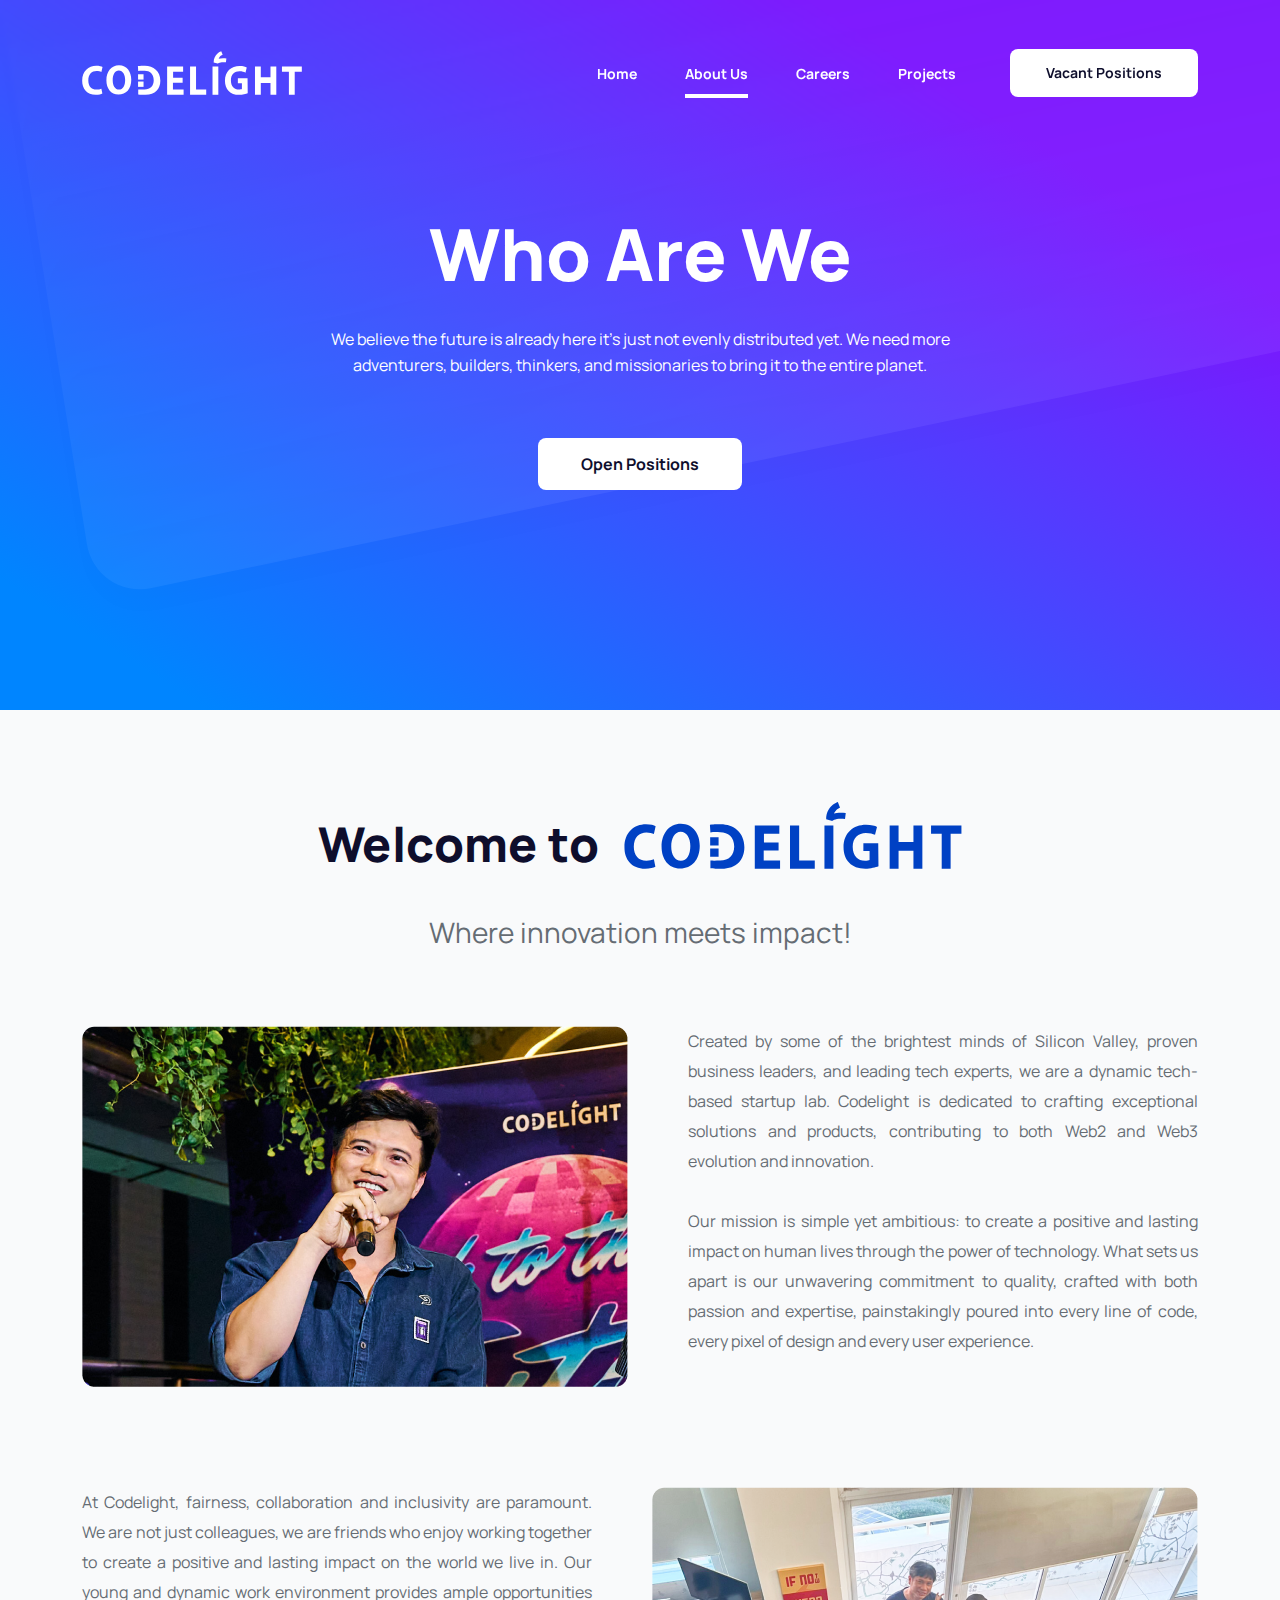
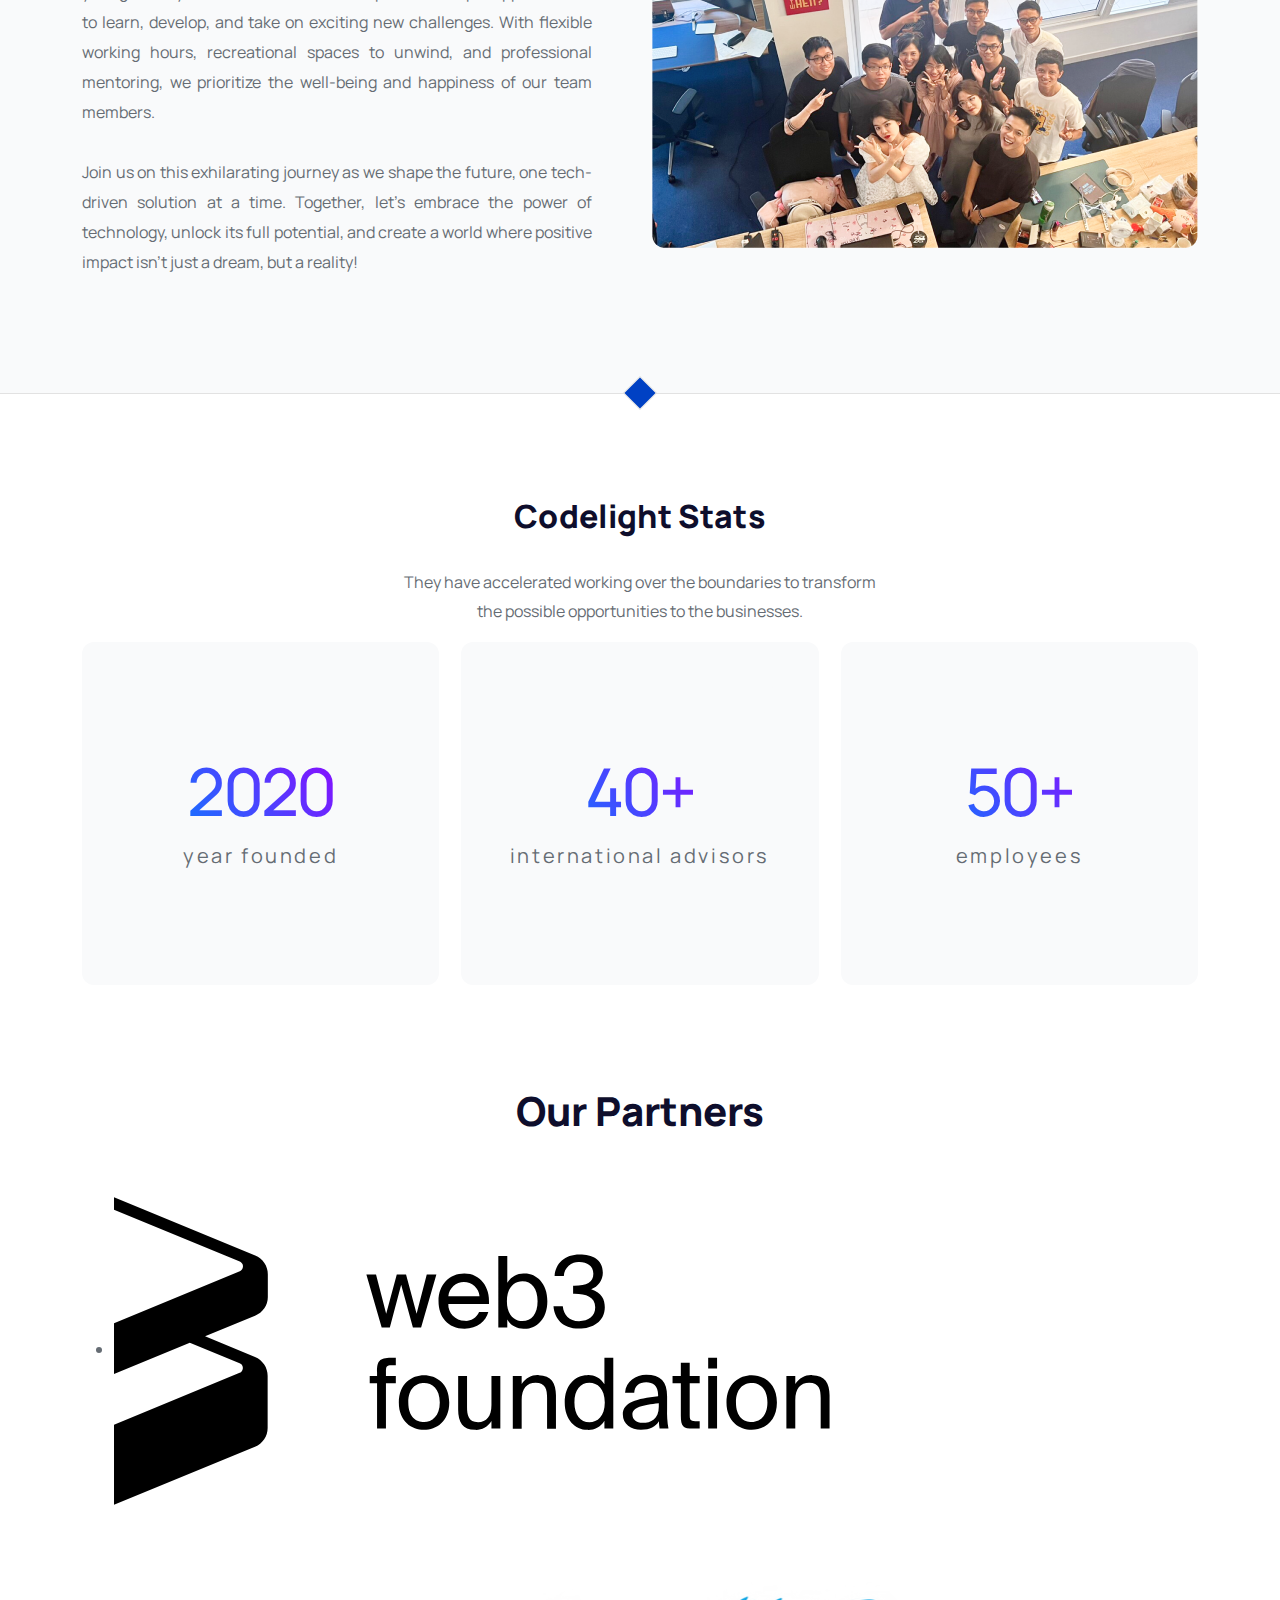
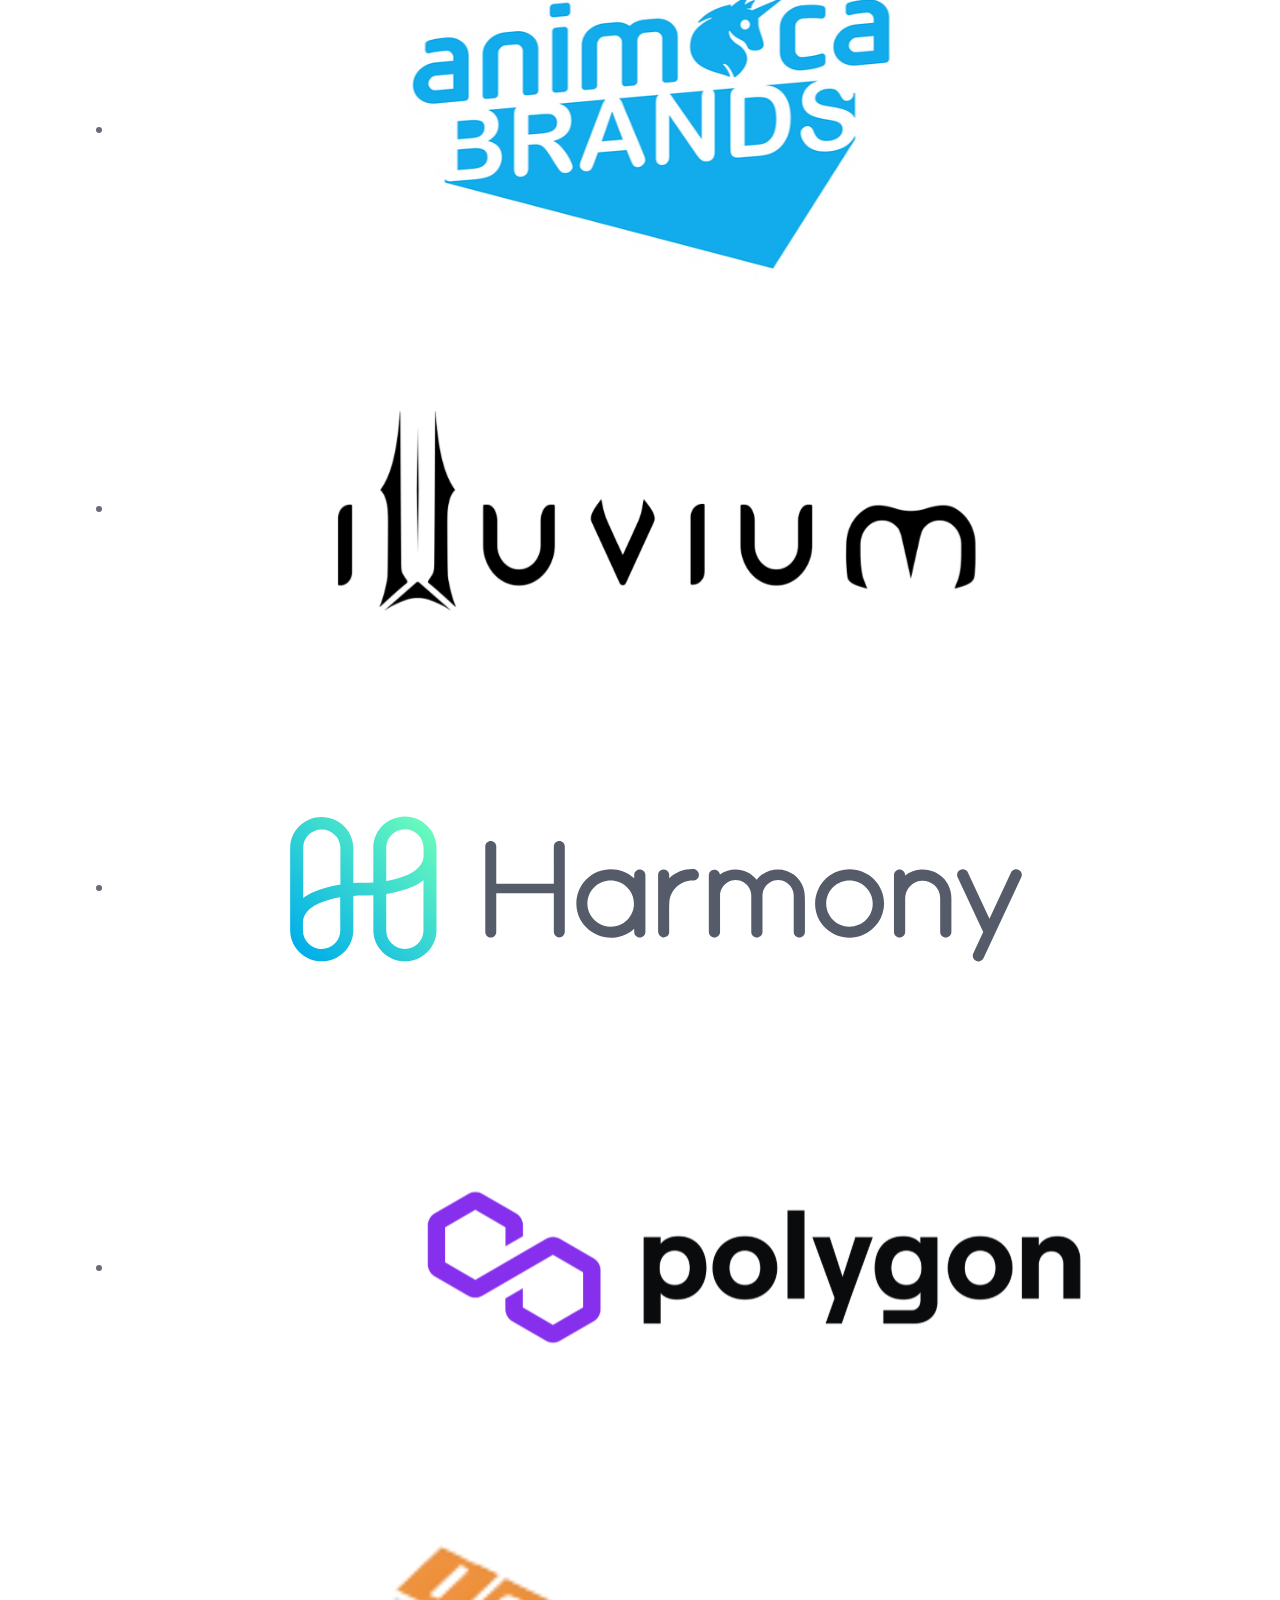
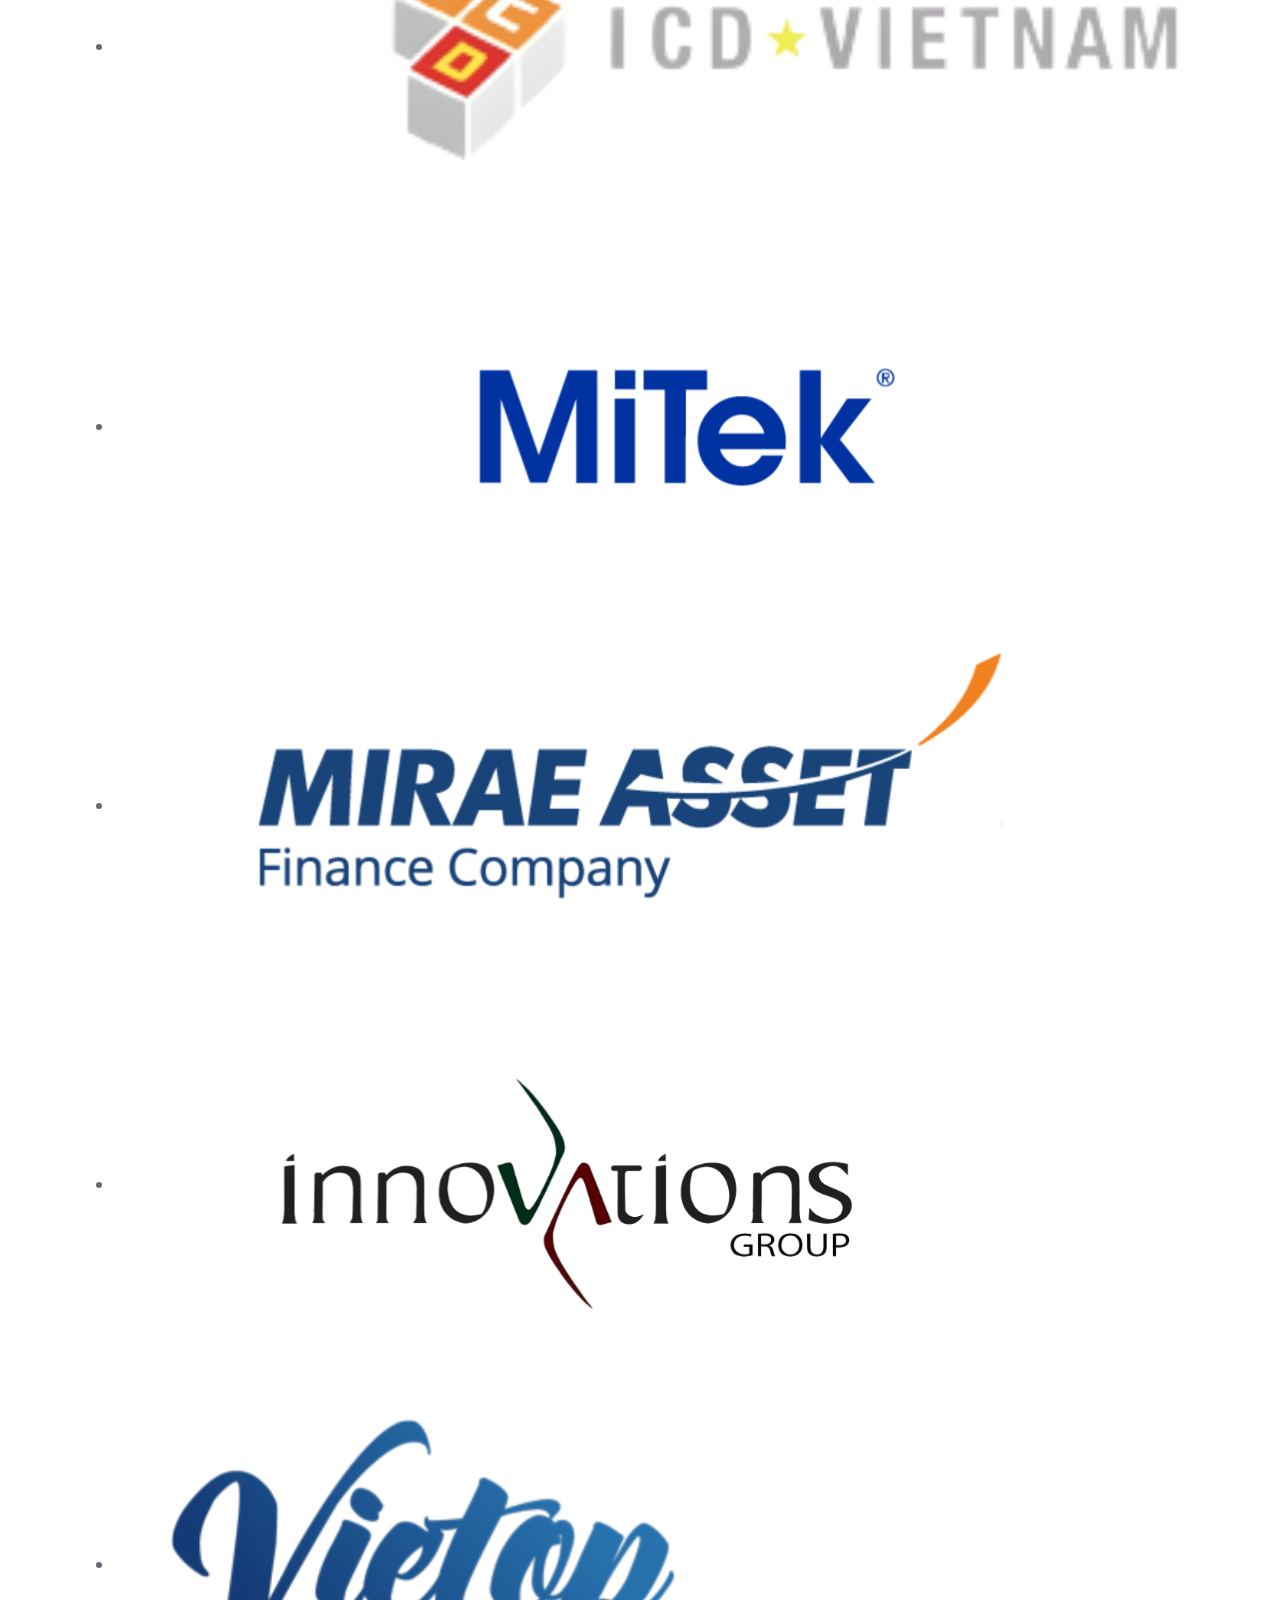
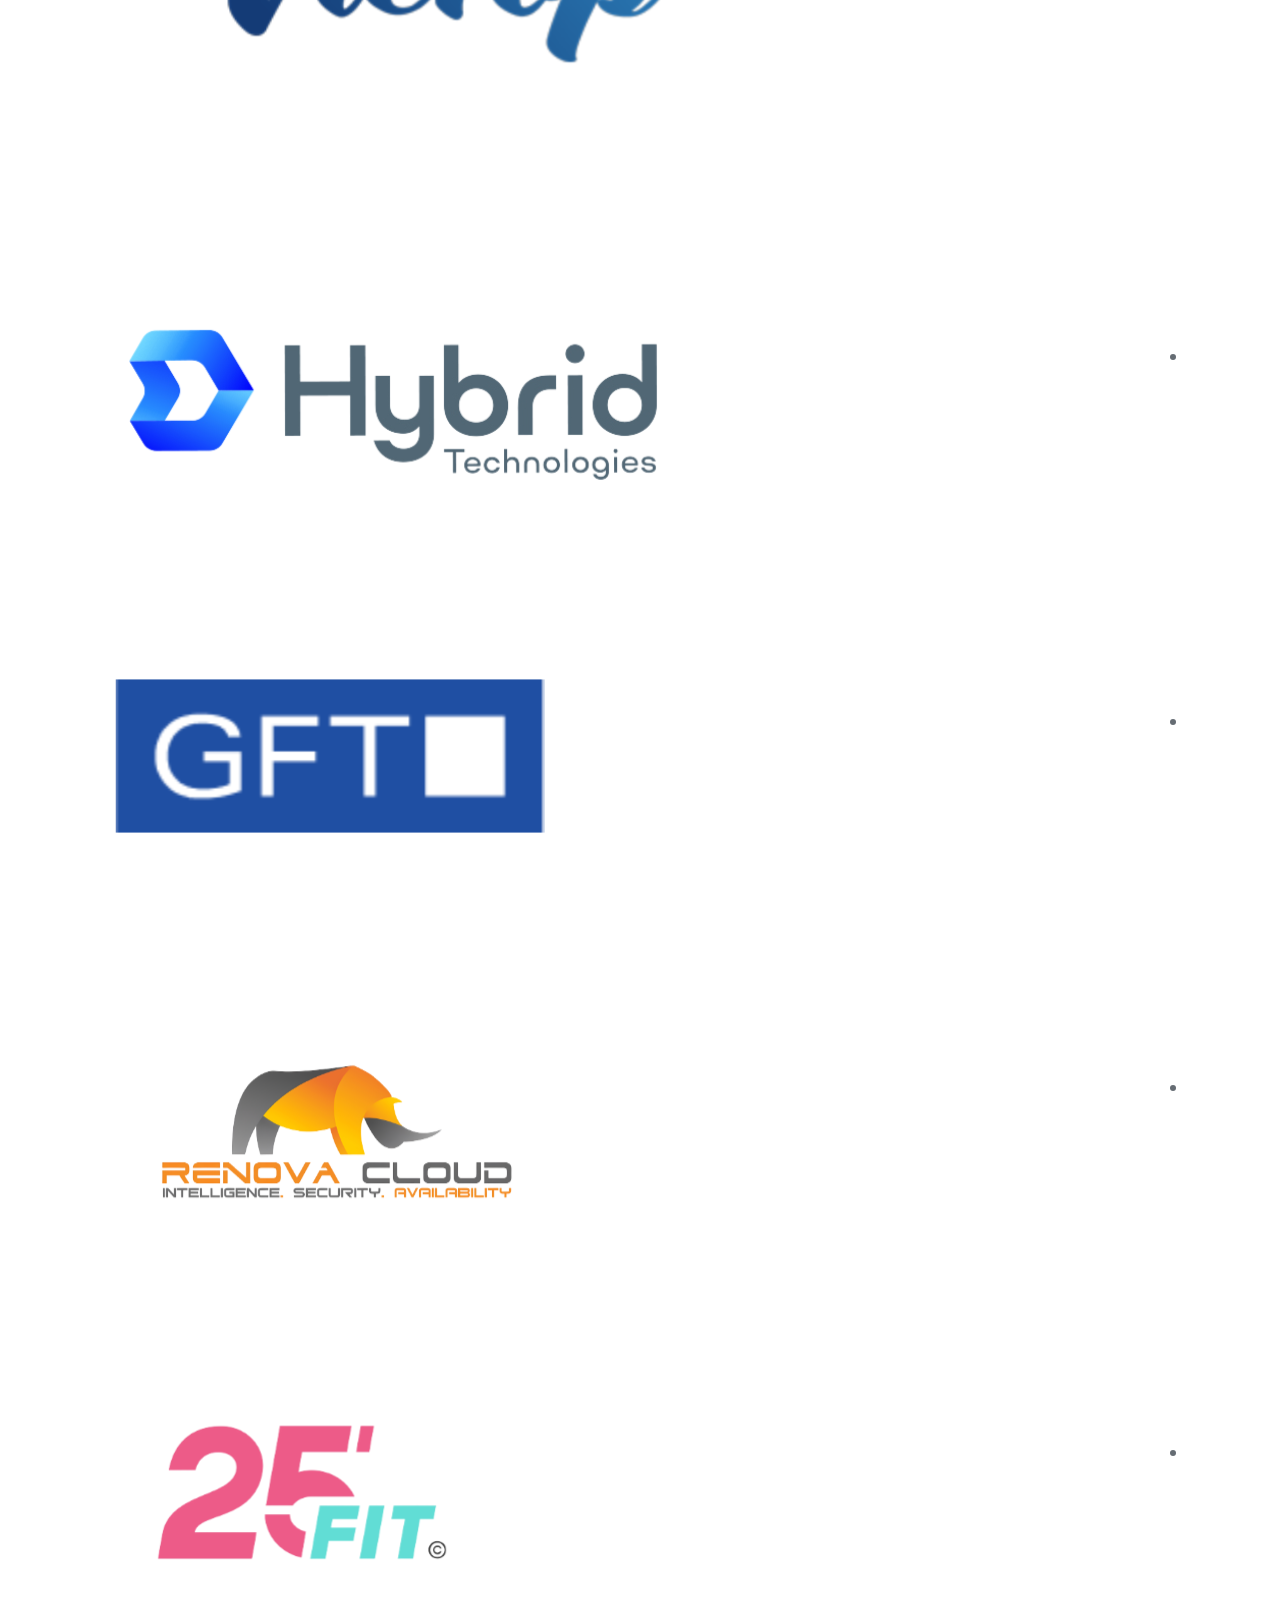
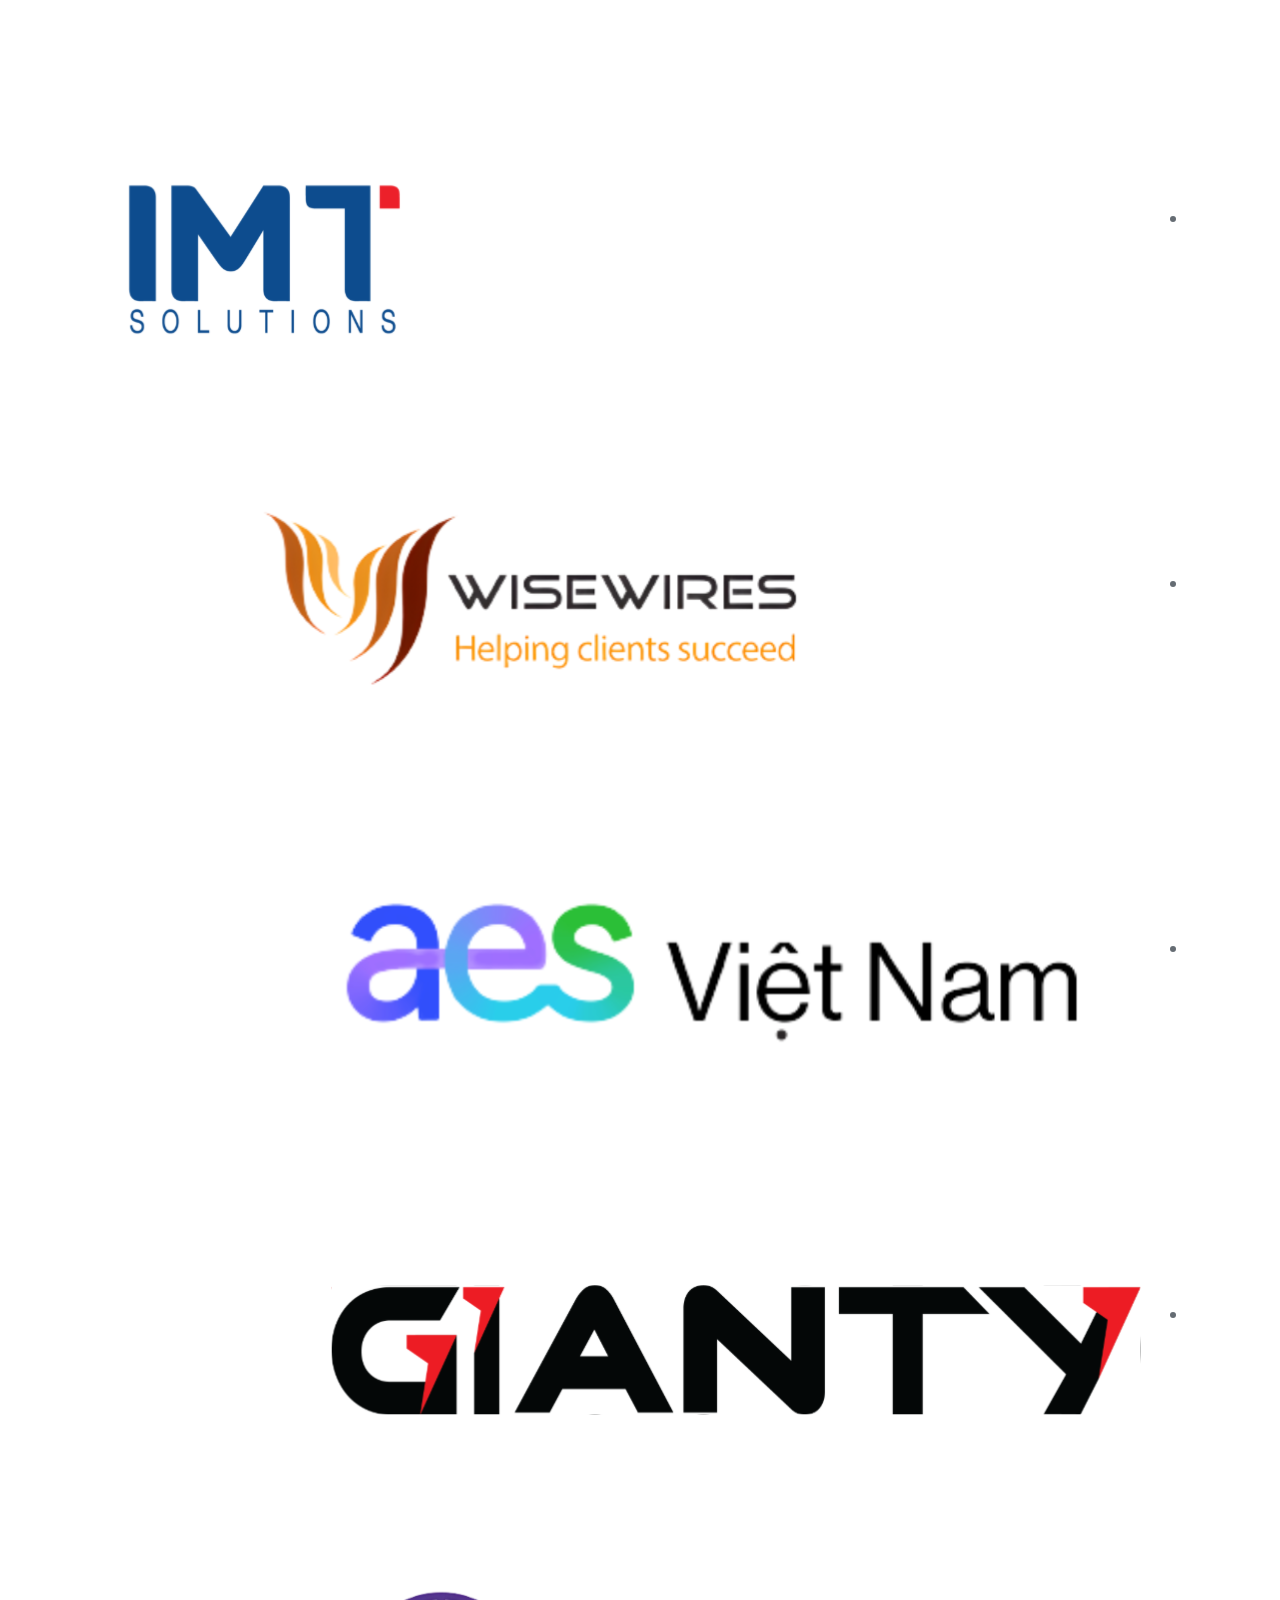
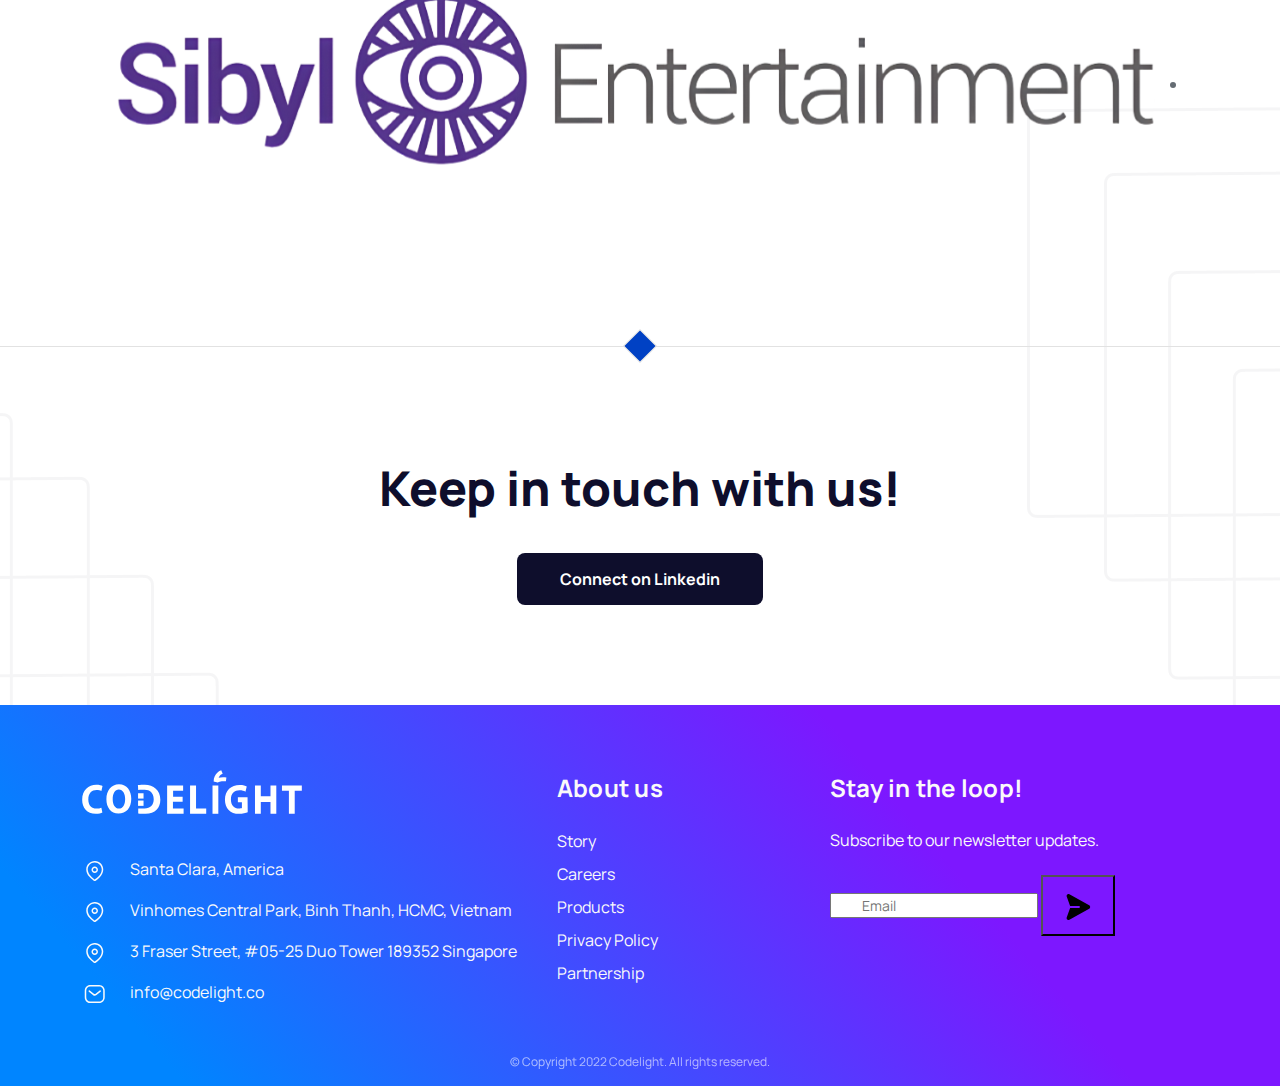
==== commit a56f5c07: "update UI version 1.4" ====
--- a/about.html
+++ b/about.html
@@ -1,141 +1,188 @@
 <!DOCTYPE html>
 <html lang="en">
 
-    <head>
-        <!-- Google tag (gtag.js) -->
-        <script async src="https://www.googletagmanager.com/gtag/js?id=G-SQYC2SZL2Y"></script>
-        <script>
-            window.dataLayer = window.dataLayer || [];
-            function gtag() { dataLayer.push(arguments); }
-            gtag('js', new Date());
-            gtag('config', 'G-SQYC2SZL2Y');
-        </script>
-        <meta charset="UTF-8">
-        <meta http-equiv="X-UA-Compatible" content="IE=edge">
-        <meta name="viewport" content="width=device-width, initial-scale=1.0, maximum-scale=1.0,user-scalable=0">
-        <link rel="icon" href="favicon-32x32.png" />
-        <link rel="shortcut icon" href="favicon.ico" type="image/x-icon" />
-        <title>Codelight - About Us</title>
-        <meta name="theme-color" content="#0041c4">
-        <link rel="apple-touch-icon" sizes="48x48" href="assets/icons/icon-48x48.png" />
-        <link rel="apple-touch-icon" sizes="72x72" href="assets/icons/icon-72x72.png" />
-        <link rel="apple-touch-icon" sizes="96x96" href="assets/icons/icon-96x96.png" />
-        <link rel="apple-touch-icon" sizes="192x192" href="assets/icons/icon-192x192.png" />
-        <link rel="apple-touch-icon" sizes="256x256" href="assets/icons/icon-256x256.png" />
-        <link rel="apple-touch-icon" sizes="384x384" href="assets/icons/icon-384x384.png" />
-        <link rel="apple-touch-icon" sizes="512x512" href="assets/icons/icon-512x512.png" />
-        <link rel="preconnect dns-prefetch" href="https://www.google-analytics.com" />
-        <meta name="description" content="We Change The World Through Decentralized Ledger Technology" />
-        <meta property="og:title" content="Codelight" />
-        <meta property="og:description" content="We Change The World Through Decentralized Ledger Technology" />
-        <meta property="og:type" content="website" />
-        <meta name="image" content="./opengraph.png" />
-        <meta itemprop="image" content="./opengraph.png" />
-        <meta name="og:image" content="./opengraph.png" />
-        <meta name="twitter:image" content="./opengraph.png">
-        <meta name="twitter:card" content="summary" />
-        <meta name="twitter:creator" content="Codelight" />
-        <meta name="twitter:title" content="Codelight" />
-        <meta name="twitter:description" content="We Change The World Through Decentralized Ledger Technology" />
-        <link rel="stylesheet" href="https://fonts.googleapis.com/css2?family=Sen:wght@400;700&amp;display=swap" />
-        <link rel="stylesheet" href="https://fonts.googleapis.com/css2?family=Inter:wght@300;400;500;600;700"
-            media="all" />
-        <link rel="stylesheet" href="https://cdn.jsdelivr.net/npm/bootstrap@5.1.3/dist/css/bootstrap.min.css" />
-        <link href="https://fonts.googleapis.com/css2?family=Manrope:wght@400;500;600;700&display=swap"
-            rel="stylesheet">
-        <link rel="stylesheet" href="assets/plugins/slick/slick.css" />
-        <link rel="stylesheet" href="assets/css/style.css" />
-    </head>
-
-    <body>
-        <div class="cl-loading" id="CLLoading">
-            <img src="assets/images/logo.svg" alt="loading..." height="40" />
-        </div>
-
-        <header>
-            <nav id="header" class="cl-navbar navbar navbar-expand-md cl-dark none-bg">
+<head>
+    <!-- Google tag (gtag.js) -->
+    <script async src="https://www.googletagmanager.com/gtag/js?id=G-SQYC2SZL2Y"></script>
+    <script>
+        window.dataLayer = window.dataLayer || [];
+        function gtag() { dataLayer.push(arguments); }
+        gtag('js', new Date());
+        gtag('config', 'G-SQYC2SZL2Y');
+    </script>
+    <meta charset="UTF-8">
+    <meta http-equiv="X-UA-Compatible" content="IE=edge">
+    <meta name="viewport" content="width=device-width, initial-scale=1.0, maximum-scale=1.0,user-scalable=0">
+    <link rel="icon" href="favicon-32x32.png" />
+    <link rel="shortcut icon" href="favicon.ico" type="image/x-icon" />
+    <title>Codelight - About Us</title>
+    <meta name="theme-color" content="#0041c4">
+    <link rel="apple-touch-icon" sizes="48x48" href="assets/icons/icon-48x48.png" />
+    <link rel="apple-touch-icon" sizes="72x72" href="assets/icons/icon-72x72.png" />
+    <link rel="apple-touch-icon" sizes="96x96" href="assets/icons/icon-96x96.png" />
+    <link rel="apple-touch-icon" sizes="192x192" href="assets/icons/icon-192x192.png" />
+    <link rel="apple-touch-icon" sizes="256x256" href="assets/icons/icon-256x256.png" />
+    <link rel="apple-touch-icon" sizes="384x384" href="assets/icons/icon-384x384.png" />
+    <link rel="apple-touch-icon" sizes="512x512" href="assets/icons/icon-512x512.png" />
+    <link rel="preconnect dns-prefetch" href="https://www.google-analytics.com" />
+    <meta name="description" content="We Change The World Through Decentralized Ledger Technology" />
+    <meta property="og:title" content="Codelight" />
+    <meta property="og:description" content="We Change The World Through Decentralized Ledger Technology" />
+    <meta property="og:type" content="website" />
+    <meta name="image" content="./opengraph.png" />
+    <meta itemprop="image" content="./opengraph.png" />
+    <meta name="og:image" content="./opengraph.png" />
+    <meta name="twitter:image" content="./opengraph.png">
+    <meta name="twitter:card" content="summary" />
+    <meta name="twitter:creator" content="Codelight" />
+    <meta name="twitter:title" content="Codelight" />
+    <meta name="twitter:description" content="We Change The World Through Decentralized Ledger Technology" />
+    <link rel="stylesheet" href="https://fonts.googleapis.com/css2?family=Sen:wght@400;700&amp;display=swap" />
+    <link rel="stylesheet" href="https://fonts.googleapis.com/css2?family=Inter:wght@300;400;500;600;700" media="all" />
+    <link rel="stylesheet" href="https://cdn.jsdelivr.net/npm/bootstrap@5.1.3/dist/css/bootstrap.min.css" />
+    <link href="https://fonts.googleapis.com/css2?family=Manrope:wght@400;500;600;700&display=swap" rel="stylesheet">
+    <link rel="stylesheet" href="assets/plugins/slick/slick.css" />
+    <link rel="stylesheet" href="assets/css/style.css" />
+</head>
+
+<body>
+    <div class="cl-loading" id="CLLoading">
+        <img src="assets/images/logo.svg" alt="loading..." height="40" />
+    </div>
+
+    <header>
+        <nav id="header" class="cl-navbar navbar navbar-expand-md cl-dark none-bg">
+            <div class="container">
+                <a class="navbar-brand" href="index.html" title="Codelight" rel="home">
+                    <img class="cl-logo" src="assets/images/logo.svg" alt="Codelight" />
+                    <img class="cl-logo-light" src="assets/images/logo-white.svg" alt="Codelight" />
+                </a>
+
+                <button class="navbar-toggler" type="button" data-bs-toggle="collapse" data-bs-target="#navbar"
+                    aria-controls="navbar" aria-expanded="false" aria-label="Toggle navigation">
+                    <span class="navbar-toggler-icon"></span>
+                </button>
+
+                <div id="navbar" class="collapse navbar-collapse">
+                    <ul id="menu-primary-menu" class="navbar-nav ms-auto">
+                        <li class="nav-item">
+                            <a title="Home" href="index.html" class="nav-link">Home</a>
+                        </li>
+                        <li class="nav-item">
+                            <a title="About Us" href="about.html" class="nav-link active">About Us</a>
+                        </li>
+                        <li class="nav-item">
+                            <a title="Careers" href="wip-program.html" class="nav-link">Careers</a>
+                        </li>
+                        <li class="nav-item">
+                            <a title="Projects" href="our-projects.html" class="nav-link">Projects</a>
+                        </li>
+                        <!-- <li class="nav-item">
+                                <a title="Vacant Positions" href="careers.html" class="nav-link">Vacant Positions</a>
+                            </li> -->
+
+                        <li class="cl-header-cta nav-item">
+                            <a title="Vacant Positions" href="https://www.linkedin.com/company/codelightco/"
+                                target="_blank" class="nav-link">Vacant Positions</a>
+                        </li>
+                    </ul>
+                </div>
+            </div>
+        </nav>
+    </header>
+
+    <main>
+        <div class="cl-about">
+            <section class="cl-banner">
+                <div class="cl-banner-body">
+                    <div class="container">
+                        <h1 class="cl-banner-heading">Who Are We</h1>
+                        <div class="cl-banner-content">We believe the future is already here it's just not evenly
+                            distributed yet. We need more <br class="d-none d-md-block">adventurers, builders,
+                            thinkers, and missionaries to bring it to the entire planet.</div>
+                        <div class="cl-btn">
+                            <!-- <a href="careers.html">Open Positions</a> -->
+                            <a href="https://www.linkedin.com/company/codelightco/jobs/" target="_blank">Open
+                                Positions</a>
+                        </div>
+                    </div>
+                </div>
+            </section>
+            <section class="cl-welcome line">
                 <div class="container">
-                    <a class="navbar-brand" href="index.html" title="Codelight" rel="home">
-                        <img class="cl-logo" src="assets/images/logo.svg" alt="Codelight" />
-                        <img class="cl-logo-light" src="assets/images/logo-white.svg" alt="Codelight" />
-                    </a>
-
-                    <button class="navbar-toggler" type="button" data-bs-toggle="collapse" data-bs-target="#navbar"
-                        aria-controls="navbar" aria-expanded="false" aria-label="Toggle navigation">
-                        <span class="navbar-toggler-icon"></span>
-                    </button>
-
-                    <div id="navbar" class="collapse navbar-collapse">
-                        <ul id="menu-primary-menu" class="navbar-nav ms-auto">
-                            <li class="nav-item">
-                                <a title="Home" href="index.html" class="nav-link">Home</a>
-                            </li>
-                            <li class="nav-item">
-                                <a title="About Us" href="about.html" class="nav-link active">About Us</a>
-                            </li>
-                            <li class="nav-item">
-                                <a title="WIP Program" href="wip-program.html" class="nav-link">WIP Program</a>
-                            </li>
-                            <li class="nav-item">
-                                <a title="Projects" href="our-projects.html" class="nav-link">Projects</a>
-                            </li>
-                            <!-- <li class="nav-item">
-                                <a title="Careers" href="careers.html" class="nav-link">Careers</a>
-                            </li> -->
-
-                            <li class="cl-header-cta nav-item">
-                                <a title="Careers" href="https://www.linkedin.com/company/codelightco/" target="_blank" class="nav-link">Careers</a>
-                            </li>
-                        </ul>
-                    </div>
-                </div>
-            </nav>
-        </header>
-
-        <main>
-            <div class="cl-about">
-                <section class="cl-banner">
-                    <div class="cl-banner-body">
-                        <div class="container">
-                            <h1 class="cl-banner-heading">Story</h1>
-                            <div class="cl-banner-content">We believe the future is already here it's just not evenly
-                                distributed yet. We need more <br class="d-none d-md-block">adventurers, builders,
-                                thinkers, and missionaries to bring it to the entire planet.</div>
-                            <div class="cl-btn">
-                                <!-- <a href="careers.html">Open Positions</a> -->
-                                <a href="https://www.linkedin.com/company/codelightco/jobs/" target="_blank">Open Positions</a>
-                            </div>
-                        </div>
-                    </div>
-                </section>
-                <section class="our-mentors-spirit">
-                    <div class="container">
-                        <div class="cl-title text-center">
-                            Our mentors provide a true entrepreneurial spirit. <br class="d-none d-md-block">They have accelerated working over the boundaries to transform <br class="d-none d-md-block">the possible opportunities to the businesses.
-                        </div>
-                        <div class="group">
-                            <div class="item">
-                                <dl>
-                                    <dt>2020</dt>
-                                    <dd>year founded</dd>
-                                </dl>
-                            </div>
-                            <div class="item">
-                                <dl>
-                                    <dt>40+</dt>
-                                    <dd>international advisors</dd>
-                                </dl>
-                            </div>
-                            <div class="item">
-                                <dl>
-                                    <dt>100+</dt>
-                                    <dd>employees</dd>
-                                </dl>
-                            </div>
-                        </div>
-                    </div>
-                </section>
-                <!-- <section class="cl-our-team">
+                    <h2 class="cl-title text-center">
+                        Welcome to
+                        <img class="cl-logo" src="assets/images/logo-codelight-about.svg" alt="Codelight" />
+                    </h2>
+                    <p class="text-center">
+                        Where innovation meets impact!
+                    </p>
+
+                    <div class="cl-welcome_desc-wrap">
+                        <div class="cl-welcome_desc">
+                            <img src="assets/images/about/welcome-founder.png" alt="welcome-founder">
+                            <p>Created by some of the brightest minds of Silicon Valley, proven business leaders, and
+                                leading tech experts, we are a dynamic tech-based startup lab. Codelight is dedicated to
+                                crafting exceptional solutions and products, contributing to both Web2 and Web3
+                                evolution and innovation.
+
+                                <br><br> Our mission is simple yet ambitious: to create a positive and lasting impact on
+                                human
+                                lives through the power of technology. What sets us apart is our unwavering commitment
+                                to quality, crafted with both passion and expertise, painstakingly poured into every
+                                line of code, every pixel of design and every user experience.
+                            </p>
+                        </div>
+                        <div class="cl-welcome_desc">
+                            <p>At Codelight, fairness, collaboration and inclusivity are paramount. We are not just
+                                colleagues, we are friends who enjoy working together to create a positive and lasting
+                                impact on the world we live in. Our young and dynamic work environment provides ample
+                                opportunities to learn, develop, and take on exciting new challenges. With flexible
+                                working hours, recreational spaces to unwind, and professional mentoring, we prioritize
+                                the well-being and happiness of our team members.
+                                <br><br>
+                                Join us on this exhilarating journey as we shape the future, one tech-driven solution at
+                                a time. Together, let’s embrace the power of technology, unlock its full potential, and
+                                create a world where positive impact isn’t just a dream, but a reality!
+                            </p>
+                            <img src="assets/images/about/welcome-team.png" alt="welcome-team">
+                        </div>
+                    </div>
+                </div>
+            </section>
+            <section class="our-mentors-spirit">
+                <div class="container">
+                    <div class="cl-title text-center">
+                        Codelight Stats
+                    </div>
+                    <p class="text-center">
+                        <br class="d-none d-md-block">They have
+                        accelerated working over the boundaries to transform <br class="d-none d-md-block">the possible
+                        opportunities to the businesses.
+                    </p>
+                    <div class="group">
+                        <div class="item">
+                            <dl>
+                                <dt>2020</dt>
+                                <dd>year founded</dd>
+                            </dl>
+                        </div>
+                        <div class="item">
+                            <dl>
+                                <dt>40+</dt>
+                                <dd>international advisors</dd>
+                            </dl>
+                        </div>
+                        <div class="item">
+                            <dl>
+                                <dt>50+</dt>
+                                <dd>employees</dd>
+                            </dl>
+                        </div>
+                    </div>
+                </div>
+            </section>
+            <!-- <section class="cl-our-team">
                     <div class="container">
                         <div class="cl-title text-center">
                             Our Team
@@ -183,291 +230,391 @@
                         </div>
                     </div>
                 </section> -->
-                <section class="cl-partners" id="partners">
-                    <div class="container">
-                        <div class="cl-title text-center">
-                            Partners
-                        </div>
-                        <ul class="slider-partners">
-                            <li><img src="./assets/images/about/web3.svg" class="cl-img" alt="" /></li>
-                            <li><img src="./assets/images/about/animoca.svg" class="cl-img" alt=""></li>
-                            <li><img src="./assets/images/about/Harmony.svg" class="cl-img" alt=""></li>
-                            <li><img src="./assets/images/about/Polygon.svg" class="cl-img" alt=""></li>
-                            <li><img src="./assets/images/about/maste-ventures.svg" class="cl-img" alt="" /></li>
-                            <li><img src="./assets/images/about/thunder-core.svg" class="cl-img" alt=""></li>
-                            <li><img src="./assets/images/about/icetea-labs.svg" class="cl-img" alt="" /></li>
-                            <li><img src="./assets/images/about/bnc.svg" class="cl-img" alt="" /></li>
-                            <li><img src="./assets/images/about/supraoracles.svg" class="cl-img" alt=""></li>
-                            <li><img src="./assets/images/about/solana.svg" class="cl-img" alt=""></li>
-                            <li><img src="./assets/images/about/math-wallet.svg" class="cl-img" alt=""></li>
-                            <li><img src="./assets/images/about/Ignition.svg" class="cl-img" alt=""></li>
+            <section class="cl-partners line">
+                <div class="container">
+                    <div class="cl-title-mini">Our Partners</div>
+                    <div class="slider-partners">
+                        <ul>
+                            <li>
+                                <a href="https://web3.foundation/grants/" target="_blank">
+                                    <img src="./assets/images/web3.svg" alt="web3">
+                                </a>
+                            </li>
+                            <li>
+                                <a href="https://www.animocabrands.com/" target="_blank">
+                                    <img src="./assets/images/animoca.svg" alt="animoca">
+                                </a>
+                            </li>
+                            <li>
+                                <a href="https://illuvium.io/" target="_blank">
+                                    <img src="./assets/images/illuvium.svg" alt="illuvium">
+                                </a>
+                            </li>
+                            <li>
+                                <a href="https://www.harmony.one/" target="_blank">
+                                    <img src="./assets/images/Harmony.svg" alt="Harmony">
+                                </a>
+                            </li>
+                            <li>
+                                <a href="https://polygon.technology/" target="_blank">
+                                    <img src="./assets/images/Polygon.svg" alt="Polygon">
+                                </a>
+                            </li>
+                            <li>
+                                <a href="https://icd-vn.com/" target="_blank">
+                                    <img src="./assets/images/ICD.svg" alt="ICD">
+                                </a>
+                            </li>
+                            <li>
+                                <a href="https://mitekvietnam.com.vn/" target="_blank">
+                                    <img src="./assets/images/MiTek.svg" alt="MiTek">
+                                </a>
+                            </li>
+                            <li>
+                                <a href="https://mafc.com.vn/" target="_blank">
+                                    <img src="./assets/images/Mirae-asset.svg" alt="Mirae">
+                                </a>
+                            </li>
+                            <li>
+                                <a href="https://innovationuae.com/" target="_blank">
+                                    <img src="./assets/images/Innovations-Group.svg" alt="Innovations">
+                                </a>
+                            </li>
+                            <li>
+                                <a href="https://www.ieltsvietop.vn/" target="_blank">
+                                    <img src="./assets/images/logovietop.svg" alt="Vietop">
+                                </a>
+                            </li>
                         </ul>
-                    </div>
-                </section>
-                <section class="cl-achieved">
-                    <div class="container">
-                        <div class="cl-title text-center">
-                            What We Have Achieved So Far
-                        </div>
-                        <div class="time-line">
-                            <div class="item">
-                                <div class="year">
-                                    2020 - 2021
+                        <ul class="ex" dir="rtl">
+                            <li>
+                                <a href="https://jobs.hybrid-technologies.vn/" target="_blank">
+                                    <img src="./assets/images/Hybrid.svg" alt="Hybrid">
+                                </a>
+                            </li>
+                            <li>
+                                <a href="https://www.gft.com/" target="_blank">
+                                    <img src="./assets/images/GFT.svg" alt="GFT">
+                                </a>
+                            </li>
+                            <li>
+                                <a href="https://renovacloud.com/" target="_blank">
+                                    <img src="./assets/images/Renova-Cloud.svg" alt="Renova">
+                                </a>
+                            </li>
+                            <li>
+                                <a href="https://25fit.com/" target="_blank">
+                                    <img src="./assets/images/25-Fit.svg" alt="25 Fit">
+                                </a>
+                            </li>
+                            <li>
+                                <a href="https://imtsolutions.asia/" target="_blank">
+                                    <img src="./assets/images/IMT-Solutions.svg" alt="IMT">
+                                </a>
+                            </li>
+                            <li>
+                                <a href="https://www.wisewires.com/" target="_blank">
+                                    <img src="./assets/images/Wisewires.svg" alt="Wisewires">
+                                </a>
+                            </li>
+                            <li>
+                                <a href="https://www.aes-vietnam.com/vi" target="_blank">
+                                    <img src="./assets/images/Aes-Vietnam.svg" alt="Aes-Vietnam">
+                                </a>
+                            </li>
+                            <li>
+                                <a href="https://gianty.com.vn/" target="_blank">
+                                    <img src="./assets/images/Gianty.svg" alt="Gianty">
+                                </a>
+                            </li>
+                            <li>
+                                <a href="https://www.sibylentertainment.com/" target="_blank">
+                                    <img src="./assets/images/Sibyl.svg" alt="Sibyl">
+                                </a>
+                            </li>
+                        </ul>
+                    </div>
+                </div>
+            </section>
+            <!-- <section class="cl-achieved">
+                <div class="container">
+                    <div class="cl-title text-center">
+                        What We Have Achieved So Far
+                    </div>
+                    <div class="time-line">
+                        <div class="item">
+                            <div class="year">
+                                2020 - 2021
+                            </div>
+                            <ul>
+                                <li>Found MassBit</li>
+                                <li>MassBit wins Binance Smart Chain and Solana Hackathon</li>
+                                <li>MassBit receives Polygon Grant</li>
+                                <li>Collaborates with D2M Studio and found Warena</li>
+                                <li>Warena launches and gets top 10 projects on Animoca Brands</li>
+                                <li>Community members to reach 200,000 globally</li>
+                            </ul>
+                        </div>
+                        <div class="item">
+                            <div class="year">
+                                2022
+                            </div>
+                            <ul>
+                                <li>Codelight reaches 100+ employees</li>
+                                <li>MassBit receives Web3 Foundation Grant Milestone 1</li>
+                                <li>Warena receives Harmony One Grant</li>
+                                <li>50 dedicated international ambassadors</li>
+                                <li>Rebranding and launch of thegb.xyz</li>
+                            </ul>
+                        </div>
+                        <div class="item">
+                            <div class="year">More to come</div>
+                        </div>
+                    </div>
+                </div>
+            </section> -->
+            <section class="cl-contact">
+                <div class="container">
+                    <div class="cl-title">
+                        Keep in touch with us!
+                    </div>
+                    <div class="cl-btn">
+                        <a href="https://www.linkedin.com/company/codelightco/" target="_blank">Connect on Linkedin</a>
+                    </div>
+                </div>
+            </section>
+        </div>
+        <div class="modal fade" id="SubscribeModal" tabindex="-1" aria-labelledby="SubscribeModalLabel"
+            aria-hidden="true">
+            <div class="modal-dialog">
+                <div class="modal-content">
+                    <div class="modal-header">
+                        <button type="button" class="btn-close" data-bs-dismiss="modal" aria-label="Close"></button>
+                    </div>
+                    <div class="modal-body text-center">
+                        <div class="cl-title" id="message">Your subscription has been successful.</div>
+                    </div>
+                </div>
+            </div>
+        </div>
+    </main>
+
+    <footer id="footer" class="cl-footer">
+        <div class="container">
+            <div class="row">
+                <div class="col-xl-5 mb-4 mb-xl-0">
+                    <div class="cl-footer-logo">
+                        <img src="assets/images/logo-white.svg" class="img-fluid" alt="" />
+                    </div>
+                    <div class="cl-footer-address">
+                        <svg width="25" height="24" viewBox="0 0 25 24" fill="none" xmlns="http://www.w3.org/2000/svg">
+                            <path fill-rule="evenodd" clip-rule="evenodd"
+                                d="M12.7681 2.00005C8.15903 1.98439 4.39435 5.65135 4.24389 10.2414L4.23926 10.5263C4.31587 12.7761 5.08133 14.9207 6.42954 16.6876L6.74618 17.1008C8.03306 18.7371 9.56237 20.1733 11.2795 21.3571L11.693 21.6354L11.7533 21.6828C12.3419 22.1057 13.1365 22.1057 13.7251 21.6828L13.7753 21.6415C15.1378 20.7579 16.3943 19.7196 17.5197 18.5473C19.8079 16.1252 21.187 13.4112 21.239 10.655L21.2392 10.5526C21.2548 5.93192 17.5991 2.15567 13.0232 2.00469L12.7681 2.00005ZM12.7629 3.51747C16.5414 3.53038 19.6093 6.54942 19.7232 10.3091L19.7264 10.6406C19.6826 12.9514 18.4727 15.3324 16.4259 17.4991C15.3822 18.5863 14.212 19.5526 12.9428 20.3745L12.8582 20.438C12.7899 20.4974 12.6885 20.4974 12.6201 20.438L12.5379 20.376C10.6472 19.1416 8.98783 17.583 7.63562 15.7717C6.54644 14.3442 5.90101 12.6374 5.7711 10.8569L5.75201 10.4999C5.76485 6.71221 8.77458 3.63498 12.5227 3.52071L12.7629 3.51747ZM12.7392 7.40129C10.9508 7.40129 9.50101 8.85554 9.50101 10.6495C9.50101 12.4434 10.9508 13.8976 12.7392 13.8976C14.5276 13.8976 15.9774 12.4434 15.9774 10.6495C15.9774 8.85554 14.5276 7.40129 12.7392 7.40129ZM12.7392 8.91871C13.6921 8.91871 14.4646 9.69359 14.4646 10.6495C14.4646 11.6053 13.6921 12.3802 12.7392 12.3802C11.7863 12.3802 11.0138 11.6053 11.0138 10.6495C11.0138 9.69359 11.7863 8.91871 12.7392 8.91871Z"
+                                fill="#FAFAFA"></path>
+                        </svg>
+                        <span>Santa Clara, America</span>
+                    </div>
+                    <div class="cl-footer-address">
+                        <svg width="25" height="24" viewBox="0 0 25 24" fill="none" xmlns="http://www.w3.org/2000/svg">
+                            <path fill-rule="evenodd" clip-rule="evenodd"
+                                d="M12.7681 2.00005C8.15903 1.98439 4.39435 5.65135 4.24389 10.2414L4.23926 10.5263C4.31587 12.7761 5.08133 14.9207 6.42954 16.6876L6.74618 17.1008C8.03306 18.7371 9.56237 20.1733 11.2795 21.3571L11.693 21.6354L11.7533 21.6828C12.3419 22.1057 13.1365 22.1057 13.7251 21.6828L13.7753 21.6415C15.1378 20.7579 16.3943 19.7196 17.5197 18.5473C19.8079 16.1252 21.187 13.4112 21.239 10.655L21.2392 10.5526C21.2548 5.93192 17.5991 2.15567 13.0232 2.00469L12.7681 2.00005ZM12.7629 3.51747C16.5414 3.53038 19.6093 6.54942 19.7232 10.3091L19.7264 10.6406C19.6826 12.9514 18.4727 15.3324 16.4259 17.4991C15.3822 18.5863 14.212 19.5526 12.9428 20.3745L12.8582 20.438C12.7899 20.4974 12.6885 20.4974 12.6201 20.438L12.5379 20.376C10.6472 19.1416 8.98783 17.583 7.63562 15.7717C6.54644 14.3442 5.90101 12.6374 5.7711 10.8569L5.75201 10.4999C5.76485 6.71221 8.77458 3.63498 12.5227 3.52071L12.7629 3.51747ZM12.7392 7.40129C10.9508 7.40129 9.50101 8.85554 9.50101 10.6495C9.50101 12.4434 10.9508 13.8976 12.7392 13.8976C14.5276 13.8976 15.9774 12.4434 15.9774 10.6495C15.9774 8.85554 14.5276 7.40129 12.7392 7.40129ZM12.7392 8.91871C13.6921 8.91871 14.4646 9.69359 14.4646 10.6495C14.4646 11.6053 13.6921 12.3802 12.7392 12.3802C11.7863 12.3802 11.0138 11.6053 11.0138 10.6495C11.0138 9.69359 11.7863 8.91871 12.7392 8.91871Z"
+                                fill="#FAFAFA"></path>
+                        </svg>
+                        <span>Vinhomes Central Park, Binh Thanh, HCMC, Vietnam</span>
+                    </div>
+                    <div class="cl-footer-address">
+                        <svg width="25" height="24" viewBox="0 0 25 24" fill="none" xmlns="http://www.w3.org/2000/svg">
+                            <path fill-rule="evenodd" clip-rule="evenodd"
+                                d="M12.7681 2.00005C8.15903 1.98439 4.39435 5.65135 4.24389 10.2414L4.23926 10.5263C4.31587 12.7761 5.08133 14.9207 6.42954 16.6876L6.74618 17.1008C8.03306 18.7371 9.56237 20.1733 11.2795 21.3571L11.693 21.6354L11.7533 21.6828C12.3419 22.1057 13.1365 22.1057 13.7251 21.6828L13.7753 21.6415C15.1378 20.7579 16.3943 19.7196 17.5197 18.5473C19.8079 16.1252 21.187 13.4112 21.239 10.655L21.2392 10.5526C21.2548 5.93192 17.5991 2.15567 13.0232 2.00469L12.7681 2.00005ZM12.7629 3.51747C16.5414 3.53038 19.6093 6.54942 19.7232 10.3091L19.7264 10.6406C19.6826 12.9514 18.4727 15.3324 16.4259 17.4991C15.3822 18.5863 14.212 19.5526 12.9428 20.3745L12.8582 20.438C12.7899 20.4974 12.6885 20.4974 12.6201 20.438L12.5379 20.376C10.6472 19.1416 8.98783 17.583 7.63562 15.7717C6.54644 14.3442 5.90101 12.6374 5.7711 10.8569L5.75201 10.4999C5.76485 6.71221 8.77458 3.63498 12.5227 3.52071L12.7629 3.51747ZM12.7392 7.40129C10.9508 7.40129 9.50101 8.85554 9.50101 10.6495C9.50101 12.4434 10.9508 13.8976 12.7392 13.8976C14.5276 13.8976 15.9774 12.4434 15.9774 10.6495C15.9774 8.85554 14.5276 7.40129 12.7392 7.40129ZM12.7392 8.91871C13.6921 8.91871 14.4646 9.69359 14.4646 10.6495C14.4646 11.6053 13.6921 12.3802 12.7392 12.3802C11.7863 12.3802 11.0138 11.6053 11.0138 10.6495C11.0138 9.69359 11.7863 8.91871 12.7392 8.91871Z"
+                                fill="#FAFAFA"></path>
+                        </svg>
+                        <span>3 Fraser Street, #05-25 Duo Tower 189352 Singapore</span>
+                    </div>
+                    <div class="cl-footer-email">
+                        <svg width="25" height="24" viewBox="0 0 25 24" fill="none" xmlns="http://www.w3.org/2000/svg">
+                            <path fill-rule="evenodd" clip-rule="evenodd"
+                                d="M17.2646 3.00005L8.19544 3C5.02591 3 2.73926 5.56151 2.73926 8.85897V15.141C2.73926 18.4385 5.02591 21 8.19544 21H17.2561C18.7785 20.9829 20.2195 20.3421 21.2518 19.2266C22.2842 18.111 22.8179 16.6183 22.7286 15.0959L22.7299 8.85897C22.8179 7.38171 22.2842 5.88895 21.2518 4.77344C20.2195 3.65794 18.7785 3.01705 17.2646 3.00005ZM8.19544 4.52843L17.2476 4.52838C18.3466 4.54072 19.3925 5.00592 20.1419 5.81562C20.8912 6.62533 21.2786 7.70887 21.2138 8.81389L21.2124 15.141C21.2786 16.2911 20.8912 17.3747 20.1419 18.1844C19.3925 18.9941 18.3466 19.4593 17.2476 19.4716L8.19544 19.4716C5.90205 19.4716 4.2567 17.6284 4.2567 15.141V8.85897C4.2567 6.37155 5.90205 4.52843 8.19544 4.52843ZM18.7633 8.63837C18.5014 8.30886 18.024 8.25555 17.6968 8.5193L13.5975 11.8242L13.4801 11.9068C12.9967 12.2095 12.362 12.1816 11.8991 11.8181L7.76983 8.51731L7.67689 8.4536C7.35662 8.26727 6.94067 8.34031 6.70387 8.64086C6.44338 8.97146 6.4983 9.45216 6.82652 9.71453L10.961 13.0195L11.1223 13.1375C12.1623 13.8459 13.5406 13.8067 14.5381 13.0236L18.6451 9.71255L18.7275 9.63551C18.9792 9.36261 19.0013 8.93792 18.7633 8.63837Z"
+                                fill="#FAFAFA"></path>
+                        </svg>
+                        <a href="mailto:info@codelight.co">info@codelight.co</a>
+                    </div>
+                </div>
+                <div class="col-xl-3 col-md-6">
+                    <div class="cl-footer-title">About us</div>
+                    <div class="cl-footer-body row">
+                        <nav class="col-6 menu-about-us-container">
+                            <ul class="nav">
+                                <li class="nav-item">
+                                    <a href="about.html" class="nav-link">Story</a>
+                                </li>
+                                <li class="nav-item">
+                                    <a href="wip-program.html" class="nav-link">Careers</a>
+                                </li>
+                                <li class="nav-item">
+                                    <a href="our-projects.html" class="nav-link">Products</a>
+                                </li>
+                                <li class="nav-item">
+                                    <a href="#" class="nav-link">Privacy Policy</a>
+                                </li>
+                                <li class="nav-item">
+                                    <a href="about.html#partners" class="nav-link">Partnership</a>
+                                </li>
+                            </ul>
+                        </nav>
+                        <nav class="col-6 menu-about-us-container">
+                            <ul class="nav">
+                                <!-- <li class="nav-item">
+                                        <a href="careers.html" class="nav-link">Vacant Positions</a>
+                                    </li> -->
+                            </ul>
+                        </nav>
+                    </div>
+                </div>
+                <div class="ps-lg-0 col-xl-4 col-md-6 mt-3 mt-md-0">
+                    <div class="cl-footer-title">Stay in the loop!</div>
+                    <div class="cl-footer-body">Subscribe to our newsletter updates.</div>
+                    <div class="cl-footer-subscribe" style="padding-top: 20px;">
+                        <!-- Begin Sendinblue Form -->
+                        <!-- START - We recommend to place the below code in head tag of your website html  -->
+
+                        <link rel="stylesheet" href="https://sibforms.com/forms/end-form/build/sib-styles.css">
+                        <style>
+                            .entry__label {
+                                font-family: 'Manrope', sans-serif;
+                            }
+
+                            .sib-form .entry__field {
+                                margin: 0 !important;
+                            }
+
+                            .sib-form,
+                            .sib-form-container,
+                            #sib-container,
+                            .sib-form-block {
+                                padding: 0 !important;
+                                margin: 0 !important;
+                            }
+
+                            .sib-form .input {
+                                font-family: 'Manrope', sans-serif;
+                                font-size: 14px;
+                                line-height: 19px;
+                                color: #656C73;
+                            }
+                        </style>
+                        <!--  END - We recommend to place the above code in head tag of your website html -->
+                        <!-- START - We recommend to place the below code where you want the form in your website html  -->
+                        <div id="mc_embed_signup" class="sib-form" style="background-color: transparent;">
+                            <form
+                                action="https://codelight.us21.list-manage.com/subscribe/post?u=782c79688b879d5d557d7b7ca&amp;id=3962115e26&amp;f_id=00a6c1e1f0"
+                                method="post" id="mc-embedded-subscribe-form" name="mc-embedded-subscribe-form"
+                                class="validate" target="_blank" novalidate>
+                                <div id="mc_embed_signup_scroll">
+                                    <div class="entry__field text-dark" style="width: 100%">
+                                        <input class="input" type="text" id="mce-EMAIL" name="EMAIL" autocomplete="off"
+                                            placeholder="Email" data-required="true" required
+                                            style="padding-left: 30px;" />
+                                        <button id="mc-embedded-subscribe"
+                                            class="sib-form-block__button sib-form-block__button-with-loader"
+                                            form="sib-form" type="submit"
+                                            style="background-color: transparent;padding: 12px 20px;">
+                                            <svg width="30" height="30" viewBox="0 0 30 30" fill="none"
+                                                xmlns="http://www.w3.org/2000/svg">
+                                                <g clip-path="url(#clip0_2043_3991)">
+                                                    <path
+                                                        d="M26.185 13.364L6.39026 2.27906C6.0572 2.09256 5.67515 2.01216 5.29517 2.0486C4.91519 2.08505 4.55538 2.23659 4.26384 2.48299C3.97229 2.72939 3.76289 3.0589 3.66363 3.42749C3.56436 3.79608 3.57996 4.18619 3.70834 4.54568L7.10723 14.0626H15.9376C16.1862 14.0626 16.4247 14.1614 16.6005 14.3372C16.7763 14.513 16.8751 14.7514 16.8751 15.0001C16.8751 15.2487 16.7763 15.4872 16.6005 15.663C16.4247 15.8388 16.1862 15.9376 15.9376 15.9376H7.10723L3.70834 25.4545C3.60786 25.7374 3.5766 26.0402 3.61717 26.3377C3.65775 26.6351 3.76899 26.9186 3.94158 27.1642C4.11416 27.4098 4.34307 27.6106 4.60915 27.7496C4.87524 27.8886 5.17075 27.9619 5.47095 27.9633C5.79312 27.9627 6.10972 27.8793 6.39037 27.7211L26.1849 16.6361C26.4757 16.4733 26.7178 16.2358 26.8864 15.9483C27.0549 15.6607 27.1438 15.3334 27.1438 15.0001C27.1438 14.6668 27.055 14.3395 26.8864 14.0519C26.7179 13.7644 26.4758 13.5269 26.185 13.364Z"
+                                                        fill="black" />
+                                                </g>
+                                                <defs>
+                                                    <clipPath id="clip0_2043_3991">
+                                                        <rect width="30" height="30" fill="white" />
+                                                    </clipPath>
+                                                </defs>
+                                            </svg>
+
+                                        </button>
+                                    </div>
                                 </div>
-                                <ul>
-                                    <li>Found MassBit</li>
-                                    <li>MassBit wins Binance Smart Chain and Solana Hackathon</li>
-                                    <li>MassBit receives Polygon Grant</li>
-                                    <li>Collaborates with D2M Studio and found Warena</li>
-                                    <li>Warena launches and gets top 10 projects on Animoca Brands</li>
-                                    <li>Community members to reach 200,000 globally</li>
-                                </ul>
-                            </div>
-                            <div class="item">
-                                <div class="year">
-                                    2022
-                                </div>
-                                <ul>
-                                    <li>Codelight reaches 100+ employees</li>
-                                    <li>MassBit receives Web3 Foundation Grant Milestone 1</li>
-                                    <li>Warena receives Harmony One Grant</li>
-                                    <li>50 dedicated international ambassadors</li>
-                                    <li>Rebranding and launch of thegb.xyz</li>
-                                </ul>
-                            </div>
-                            <div class="item">
-                                <div class="year">More to come</div>
-                            </div>
-                        </div>
-                    </div>
-                </section>
-                <section class="cl-contact">
-                    <div class="container">
-                        <div class="cl-title">
-                            Keep in touch with us!
-                        </div>
-                        <div class="cl-btn">
-                            <a href="https://www.linkedin.com/company/codelightco/" target="_blank">Connect on Linkedin</a>
-                        </div>
-                    </div>
-                </section>
+                            </form>
+                        </div>
+                    </div>
+                </div>
             </div>
-            <div class="modal fade" id="SubscribeModal" tabindex="-1" aria-labelledby="SubscribeModalLabel"
-                aria-hidden="true">
-                <div class="modal-dialog">
-                    <div class="modal-content">
-                        <div class="modal-header">
-                            <button type="button" class="btn-close" data-bs-dismiss="modal" aria-label="Close"></button>
-                        </div>
-                        <div class="modal-body text-center">
-                            <div class="cl-title" id="message">Your subscription has been successful.</div>
-                        </div>
-                    </div>
-                </div>
-            </div>
-        </main>
-
-        <footer id="footer" class="cl-footer">
-            <div class="container">
-                <div class="row">
-                    <div class="col-xl-5 mb-4 mb-xl-0">
-                        <div class="cl-footer-logo">
-                            <img src="assets/images/logo-white.svg" class="img-fluid" alt="" />
-                        </div>
-                        <div class="cl-footer-address">
-                            <svg width="25" height="24" viewBox="0 0 25 24" fill="none"
-                                xmlns="http://www.w3.org/2000/svg">
-                                <path fill-rule="evenodd" clip-rule="evenodd"
-                                    d="M12.7681 2.00005C8.15903 1.98439 4.39435 5.65135 4.24389 10.2414L4.23926 10.5263C4.31587 12.7761 5.08133 14.9207 6.42954 16.6876L6.74618 17.1008C8.03306 18.7371 9.56237 20.1733 11.2795 21.3571L11.693 21.6354L11.7533 21.6828C12.3419 22.1057 13.1365 22.1057 13.7251 21.6828L13.7753 21.6415C15.1378 20.7579 16.3943 19.7196 17.5197 18.5473C19.8079 16.1252 21.187 13.4112 21.239 10.655L21.2392 10.5526C21.2548 5.93192 17.5991 2.15567 13.0232 2.00469L12.7681 2.00005ZM12.7629 3.51747C16.5414 3.53038 19.6093 6.54942 19.7232 10.3091L19.7264 10.6406C19.6826 12.9514 18.4727 15.3324 16.4259 17.4991C15.3822 18.5863 14.212 19.5526 12.9428 20.3745L12.8582 20.438C12.7899 20.4974 12.6885 20.4974 12.6201 20.438L12.5379 20.376C10.6472 19.1416 8.98783 17.583 7.63562 15.7717C6.54644 14.3442 5.90101 12.6374 5.7711 10.8569L5.75201 10.4999C5.76485 6.71221 8.77458 3.63498 12.5227 3.52071L12.7629 3.51747ZM12.7392 7.40129C10.9508 7.40129 9.50101 8.85554 9.50101 10.6495C9.50101 12.4434 10.9508 13.8976 12.7392 13.8976C14.5276 13.8976 15.9774 12.4434 15.9774 10.6495C15.9774 8.85554 14.5276 7.40129 12.7392 7.40129ZM12.7392 8.91871C13.6921 8.91871 14.4646 9.69359 14.4646 10.6495C14.4646 11.6053 13.6921 12.3802 12.7392 12.3802C11.7863 12.3802 11.0138 11.6053 11.0138 10.6495C11.0138 9.69359 11.7863 8.91871 12.7392 8.91871Z"
-                                    fill="#FAFAFA"></path>
-                            </svg>
-                            <span>Santa Clara, America</span>
-                        </div>
-                        <div class="cl-footer-address">
-                            <svg width="25" height="24" viewBox="0 0 25 24" fill="none"
-                                xmlns="http://www.w3.org/2000/svg">
-                                <path fill-rule="evenodd" clip-rule="evenodd"
-                                    d="M12.7681 2.00005C8.15903 1.98439 4.39435 5.65135 4.24389 10.2414L4.23926 10.5263C4.31587 12.7761 5.08133 14.9207 6.42954 16.6876L6.74618 17.1008C8.03306 18.7371 9.56237 20.1733 11.2795 21.3571L11.693 21.6354L11.7533 21.6828C12.3419 22.1057 13.1365 22.1057 13.7251 21.6828L13.7753 21.6415C15.1378 20.7579 16.3943 19.7196 17.5197 18.5473C19.8079 16.1252 21.187 13.4112 21.239 10.655L21.2392 10.5526C21.2548 5.93192 17.5991 2.15567 13.0232 2.00469L12.7681 2.00005ZM12.7629 3.51747C16.5414 3.53038 19.6093 6.54942 19.7232 10.3091L19.7264 10.6406C19.6826 12.9514 18.4727 15.3324 16.4259 17.4991C15.3822 18.5863 14.212 19.5526 12.9428 20.3745L12.8582 20.438C12.7899 20.4974 12.6885 20.4974 12.6201 20.438L12.5379 20.376C10.6472 19.1416 8.98783 17.583 7.63562 15.7717C6.54644 14.3442 5.90101 12.6374 5.7711 10.8569L5.75201 10.4999C5.76485 6.71221 8.77458 3.63498 12.5227 3.52071L12.7629 3.51747ZM12.7392 7.40129C10.9508 7.40129 9.50101 8.85554 9.50101 10.6495C9.50101 12.4434 10.9508 13.8976 12.7392 13.8976C14.5276 13.8976 15.9774 12.4434 15.9774 10.6495C15.9774 8.85554 14.5276 7.40129 12.7392 7.40129ZM12.7392 8.91871C13.6921 8.91871 14.4646 9.69359 14.4646 10.6495C14.4646 11.6053 13.6921 12.3802 12.7392 12.3802C11.7863 12.3802 11.0138 11.6053 11.0138 10.6495C11.0138 9.69359 11.7863 8.91871 12.7392 8.91871Z"
-                                    fill="#FAFAFA"></path>
-                            </svg>
-                            <span>Vinhomes Central Park, Binh Thanh, HCMC, Vietnam</span>
-                        </div>
-                        <div class="cl-footer-address">
-                            <svg width="25" height="24" viewBox="0 0 25 24" fill="none"
-                                xmlns="http://www.w3.org/2000/svg">
-                                <path fill-rule="evenodd" clip-rule="evenodd"
-                                    d="M12.7681 2.00005C8.15903 1.98439 4.39435 5.65135 4.24389 10.2414L4.23926 10.5263C4.31587 12.7761 5.08133 14.9207 6.42954 16.6876L6.74618 17.1008C8.03306 18.7371 9.56237 20.1733 11.2795 21.3571L11.693 21.6354L11.7533 21.6828C12.3419 22.1057 13.1365 22.1057 13.7251 21.6828L13.7753 21.6415C15.1378 20.7579 16.3943 19.7196 17.5197 18.5473C19.8079 16.1252 21.187 13.4112 21.239 10.655L21.2392 10.5526C21.2548 5.93192 17.5991 2.15567 13.0232 2.00469L12.7681 2.00005ZM12.7629 3.51747C16.5414 3.53038 19.6093 6.54942 19.7232 10.3091L19.7264 10.6406C19.6826 12.9514 18.4727 15.3324 16.4259 17.4991C15.3822 18.5863 14.212 19.5526 12.9428 20.3745L12.8582 20.438C12.7899 20.4974 12.6885 20.4974 12.6201 20.438L12.5379 20.376C10.6472 19.1416 8.98783 17.583 7.63562 15.7717C6.54644 14.3442 5.90101 12.6374 5.7711 10.8569L5.75201 10.4999C5.76485 6.71221 8.77458 3.63498 12.5227 3.52071L12.7629 3.51747ZM12.7392 7.40129C10.9508 7.40129 9.50101 8.85554 9.50101 10.6495C9.50101 12.4434 10.9508 13.8976 12.7392 13.8976C14.5276 13.8976 15.9774 12.4434 15.9774 10.6495C15.9774 8.85554 14.5276 7.40129 12.7392 7.40129ZM12.7392 8.91871C13.6921 8.91871 14.4646 9.69359 14.4646 10.6495C14.4646 11.6053 13.6921 12.3802 12.7392 12.3802C11.7863 12.3802 11.0138 11.6053 11.0138 10.6495C11.0138 9.69359 11.7863 8.91871 12.7392 8.91871Z"
-                                    fill="#FAFAFA"></path>
-                            </svg>
-                            <span>3 Fraser Street, #05-25 Duo Tower 189352 Singapore</span>
-                        </div>
-                        <div class="cl-footer-email">
-                            <svg width="25" height="24" viewBox="0 0 25 24" fill="none"
-                                xmlns="http://www.w3.org/2000/svg">
-                                <path fill-rule="evenodd" clip-rule="evenodd"
-                                    d="M17.2646 3.00005L8.19544 3C5.02591 3 2.73926 5.56151 2.73926 8.85897V15.141C2.73926 18.4385 5.02591 21 8.19544 21H17.2561C18.7785 20.9829 20.2195 20.3421 21.2518 19.2266C22.2842 18.111 22.8179 16.6183 22.7286 15.0959L22.7299 8.85897C22.8179 7.38171 22.2842 5.88895 21.2518 4.77344C20.2195 3.65794 18.7785 3.01705 17.2646 3.00005ZM8.19544 4.52843L17.2476 4.52838C18.3466 4.54072 19.3925 5.00592 20.1419 5.81562C20.8912 6.62533 21.2786 7.70887 21.2138 8.81389L21.2124 15.141C21.2786 16.2911 20.8912 17.3747 20.1419 18.1844C19.3925 18.9941 18.3466 19.4593 17.2476 19.4716L8.19544 19.4716C5.90205 19.4716 4.2567 17.6284 4.2567 15.141V8.85897C4.2567 6.37155 5.90205 4.52843 8.19544 4.52843ZM18.7633 8.63837C18.5014 8.30886 18.024 8.25555 17.6968 8.5193L13.5975 11.8242L13.4801 11.9068C12.9967 12.2095 12.362 12.1816 11.8991 11.8181L7.76983 8.51731L7.67689 8.4536C7.35662 8.26727 6.94067 8.34031 6.70387 8.64086C6.44338 8.97146 6.4983 9.45216 6.82652 9.71453L10.961 13.0195L11.1223 13.1375C12.1623 13.8459 13.5406 13.8067 14.5381 13.0236L18.6451 9.71255L18.7275 9.63551C18.9792 9.36261 19.0013 8.93792 18.7633 8.63837Z"
-                                    fill="#FAFAFA"></path>
-                            </svg>
-                            <a href="mailto:info@codelight.co">info@codelight.co</a>
-                        </div>
-                    </div>
-                    <div class="col-xl-3 col-md-6">
-                        <div class="cl-footer-title">About us</div>
-                        <div class="cl-footer-body row">
-                            <nav class="col-6 menu-about-us-container">
-                                <ul class="nav">
-                                    <li class="nav-item">
-                                        <a href="about.html" class="nav-link">Story</a>
-                                    </li>
-                                    <li class="nav-item">
-                                        <a href="wip-program.html" class="nav-link">WIP Program</a>
-                                    </li>
-                                    <li class="nav-item">
-                                        <a href="our-projects.html" class="nav-link">Products</a>
-                                    </li>
-                                    <li class="nav-item">
-                                        <a href="#" class="nav-link">Privacy Policy</a>
-                                    </li>
-                                    <li class="nav-item">
-                                        <a href="about.html#partners" class="nav-link">Partnership</a>
-                                    </li>
-                                </ul>
-                            </nav>
-                            <nav class="col-6 menu-about-us-container">
-                                <ul class="nav">
-                                    <!-- <li class="nav-item">
-                                        <a href="careers.html" class="nav-link">Careers</a>
-                                    </li> -->
-                                </ul>
-                            </nav>
-                        </div>
-                    </div>
-                    <div class="ps-lg-0 col-xl-4 col-md-6 mt-3 mt-md-0">
-                        <div class="cl-footer-title">Stay in the loop!</div>
-                        <div class="cl-footer-body">Subscribe to our newsletter updates.</div>
-                        <div class="cl-footer-subscribe" style="padding-top: 20px;">
-                            <!-- Begin Sendinblue Form -->
-                            <!-- START - We recommend to place the below code in head tag of your website html  -->
-
-                            <link rel="stylesheet" href="https://sibforms.com/forms/end-form/build/sib-styles.css">
-                            <style>
-                                .entry__label {
-                                    font-family:'Manrope', sans-serif;
-                                }
-
-                                .sib-form .entry__field {
-                                    margin: 0 !important;
-                                }
-
-                                .sib-form,
-                                .sib-form-container,
-                                #sib-container,
-                                .sib-form-block {
-                                    padding: 0 !important;
-                                    margin: 0 !important;
-                                }
-                                .sib-form .input{
-                                    font-family:'Manrope', sans-serif;
-                                    font-size: 14px;
-                                    line-height: 19px;
-                                    color: #656C73;
-                                }
-                            </style>
-                            <!--  END - We recommend to place the above code in head tag of your website html -->
-                            <!-- START - We recommend to place the below code where you want the form in your website html  -->
-                            <div id="mc_embed_signup" class="sib-form" style="background-color: transparent;">
-                                <form
-                                    action="https://codelight.us21.list-manage.com/subscribe/post?u=782c79688b879d5d557d7b7ca&amp;id=3962115e26&amp;f_id=00a6c1e1f0"
-                                    method="post" id="mc-embedded-subscribe-form" name="mc-embedded-subscribe-form"
-                                    class="validate" target="_blank" novalidate>
-                                    <div id="mc_embed_signup_scroll">
-                                        <div class="entry__field text-dark" style="width: 100%">
-                                            <input class="input" type="text" id="mce-EMAIL" name="EMAIL"
-                                                autocomplete="off" placeholder="Email"
-                                                data-required="true" required
-                                                style="padding-left: 30px;" />
-                                            <button id="mc-embedded-subscribe"
-                                                class="sib-form-block__button sib-form-block__button-with-loader"
-                                                form="sib-form" type="submit"
-                                                style="background-color: transparent;padding: 12px 20px;">
-                                                <svg width="30" height="30" viewBox="0 0 30 30"
-                                                    fill="none" xmlns="http://www.w3.org/2000/svg">
-                                                    <g clip-path="url(#clip0_2043_3991)">
-                                                        <path
-                                                            d="M26.185 13.364L6.39026 2.27906C6.0572 2.09256 5.67515 2.01216 5.29517 2.0486C4.91519 2.08505 4.55538 2.23659 4.26384 2.48299C3.97229 2.72939 3.76289 3.0589 3.66363 3.42749C3.56436 3.79608 3.57996 4.18619 3.70834 4.54568L7.10723 14.0626H15.9376C16.1862 14.0626 16.4247 14.1614 16.6005 14.3372C16.7763 14.513 16.8751 14.7514 16.8751 15.0001C16.8751 15.2487 16.7763 15.4872 16.6005 15.663C16.4247 15.8388 16.1862 15.9376 15.9376 15.9376H7.10723L3.70834 25.4545C3.60786 25.7374 3.5766 26.0402 3.61717 26.3377C3.65775 26.6351 3.76899 26.9186 3.94158 27.1642C4.11416 27.4098 4.34307 27.6106 4.60915 27.7496C4.87524 27.8886 5.17075 27.9619 5.47095 27.9633C5.79312 27.9627 6.10972 27.8793 6.39037 27.7211L26.1849 16.6361C26.4757 16.4733 26.7178 16.2358 26.8864 15.9483C27.0549 15.6607 27.1438 15.3334 27.1438 15.0001C27.1438 14.6668 27.055 14.3395 26.8864 14.0519C26.7179 13.7644 26.4758 13.5269 26.185 13.364Z"
-                                                            fill="black" />
-                                                    </g>
-                                                    <defs>
-                                                        <clipPath id="clip0_2043_3991">
-                                                            <rect width="30" height="30" fill="white" />
-                                                        </clipPath>
-                                                    </defs>
-                                                </svg>
-
-                                            </button>
-                                        </div>
-                                    </div>
-                                </form>
-                            </div>
-                        </div>
-                    </div>
-                </div>
-                <div class="cl-footer-bottom">© Copyright 2022 Codelight. All rights reserved.</div>
-            </div>
-        </footer>
-        <script src="https://cdn.jsdelivr.net/npm/bootstrap@5.1.3/dist/js/bootstrap.bundle.min.js"></script>
-        <script src="https://cdnjs.cloudflare.com/ajax/libs/jquery/3.6.0/jquery.min.js"></script>
-        <script src="assets/plugins/slick/slick.min.js"></script>
-        <script src="assets/js/script.js"></script>
-        <script>
-            $(document).ready(function() {
-                $('.our-mentors-spirit .group').slick({
-                    autoplay: true,
-                    autoplaySpeed: 3000,
-                    speed: 1000,
-                    slidesToShow: 1,
-                    slidesToScroll: 1,
-                    centerMode: true,
-                    arrows: false,
-                    dots: true,
-                    pauseOnFocus: false,
-                    pauseOnHover: false,
-                    responsive: [
-                        {
-                            breakpoint: 9999,
-                            settings: "unslick"
-                        }, {
-                            breakpoint: 767,
-                            settings: "getslick"
-                        }
-                    ]
-                });
+            <div class="cl-footer-bottom">© Copyright 2022 Codelight. All rights reserved.</div>
+        </div>
+    </footer>
+    <script src="https://cdn.jsdelivr.net/npm/bootstrap@5.1.3/dist/js/bootstrap.bundle.min.js"></script>
+    <script src="https://cdnjs.cloudflare.com/ajax/libs/jquery/3.6.0/jquery.min.js"></script>
+    <script src="assets/plugins/slick/slick.min.js"></script>
+    <script src="assets/js/script.js"></script>
+    <script>
+        $(document).ready(function () {
+            $('.our-mentors-spirit .group').slick({
+                autoplay: true,
+                autoplaySpeed: 3000,
+                speed: 1000,
+                slidesToShow: 1,
+                slidesToScroll: 1,
+                centerMode: true,
+                arrows: false,
+                dots: true,
+                pauseOnFocus: false,
+                pauseOnHover: false,
+                responsive: [
+                    {
+                        breakpoint: 9999,
+                        settings: "unslick"
+                    }, {
+                        breakpoint: 767,
+                        settings: "getslick"
+                    }
+                ]
             });
-            
-            $(window).resize(function() {
-                $('.our-mentors-spirit .group').slick({
-                    autoplay: true,
-                    autoplaySpeed: 3000,
-                    speed: 1000,
-                    slidesToShow: 1,
-                    slidesToScroll: 1,
-                    centerMode: true,
-                    arrows: false,
-                    dots: true,
-                    pauseOnFocus: false,
-                    pauseOnHover: false,
-                    responsive: [
-                        {
-                            breakpoint: 9999,
-                            settings: "unslick"
-                        }, {
-                            breakpoint: 767,
-                            settings: "getslick"
-                        }
-                    ]
-                });
+        });
+
+        $(window).resize(function () {
+            $('.our-mentors-spirit .group').slick({
+                autoplay: true,
+                autoplaySpeed: 3000,
+                speed: 1000,
+                slidesToShow: 1,
+                slidesToScroll: 1,
+                centerMode: true,
+                arrows: false,
+                dots: true,
+                pauseOnFocus: false,
+                pauseOnHover: false,
+                responsive: [
+                    {
+                        breakpoint: 9999,
+                        settings: "unslick"
+                    }, {
+                        breakpoint: 767,
+                        settings: "getslick"
+                    }
+                ]
             });
-        </script>
-    </body>
+        });
+
+        $('.slider-partners ul').slick({
+            speed: 8000,
+            autoplay: true,
+            autoplaySpeed: 0,
+            centerMode: true,
+            cssEase: 'linear',
+            slidesToShow: 1,
+            draggable: false,
+            focusOnSelect: false,
+            pauseOnFocus: false,
+            pauseOnHover: false,
+            slidesToScroll: 1,
+            variableWidth: true,
+            infinite: true,
+            initialSlide: 1,
+            arrows: false,
+            buttons: false,
+        })
+    </script>
+</body>
 
 </html>--- a/assets/css/style.css
+++ b/assets/css/style.css
@@ -27,7 +27,7 @@
 .slick-dots li button {
   width: 8px;
   height: 8px;
-  background-color: #E2E2E2;
+  background-color: #e2e2e2;
   font-size: 0;
   border-radius: 50%;
   position: relative;
@@ -60,7 +60,6 @@
   left: 0;
   -webkit-user-select: none;
      -moz-user-select: none;
-      -ms-user-select: none;
           user-select: none;
   width: 100vw;
   height: 100vh;
@@ -72,15 +71,14 @@
 .cl-loading img {
   transition: all ease-in-out 0.3s;
   transform-origin: center center;
-  -webkit-animation: loadingEffect 2s infinite;
-          animation: loadingEffect 2s infinite;
+  animation: loadingEffect 2s infinite;
 }
 
 .cl-title {
   font-weight: 800;
   font-size: 52px;
   line-height: 130%;
-  color: #0E0E2C;
+  color: #0e0e2c;
   margin-bottom: 40px;
 }
 @media (max-width: 991px) {
@@ -98,7 +96,7 @@
 
 .line {
   position: relative;
-  border-bottom: 1px solid #E2E2E2;
+  border-bottom: 1px solid #e2e2e2;
 }
 .line:before {
   position: absolute;
@@ -196,21 +194,6 @@
   padding: 2rem 1rem 3rem 1rem;
 }
 
-@-webkit-keyframes loadingEffect {
-  0% {
-    transform: scale(1);
-    opacity: 0.3;
-  }
-  50% {
-    transform: scale(1.1);
-    opacity: 0.7;
-  }
-  100% {
-    transform: scale(1);
-    opacity: 0.3;
-  }
-}
-
 @keyframes loadingEffect {
   0% {
     transform: scale(1);
@@ -232,7 +215,7 @@
   font-weight: 400;
   font-size: 16px;
   line-height: 180%;
-  color: #656C73;
+  color: #656c73;
 }
 @media (max-width: 767px) {
   body {
@@ -290,7 +273,7 @@
     }
   } */
 .cl-btn a {
-  background: #0E0E2C;
+  background: #0e0e2c;
   color: #fff;
   border-radius: 8px;
   display: inline-block;
@@ -357,7 +340,7 @@
   align-items: center;
 }
 .cl-navbar .navbar-nav .cl-header-cta .nav-link {
-  background: #0E0E2C;
+  background: #0e0e2c;
   border-radius: 8px;
   padding: 14px 36px;
   font-style: normal;
@@ -381,7 +364,7 @@
   line-height: 19px;
   margin: 0 24px;
   padding: 0;
-  color: #0E0E2C;
+  color: #0e0e2c;
   position: relative;
   white-space: nowrap;
 }
@@ -392,7 +375,7 @@
   left: 0;
   height: 4px;
   width: 0;
-  background-color: #0E0E2C;
+  background-color: #0e0e2c;
   transition: all ease-in-out 0.3s;
 }
 .cl-navbar .navbar-nav .nav-link.active::before, .cl-navbar .navbar-nav .nav-link:hover::before {
@@ -430,7 +413,7 @@
 }
 .cl-navbar.cl-dark .navbar-nav .cl-header-cta .nav-link {
   background: #fff;
-  color: #0E0E2C;
+  color: #0e0e2c;
 }
 .cl-navbar.cl-dark .navbar-nav .nav-link {
   color: #fff;
@@ -514,16 +497,6 @@
             backdrop-filter: blur(14px);
   }
 }
-@-webkit-keyframes slide-down {
-  0% {
-    opacity: 0;
-    transform: translateY(-100%);
-  }
-  100% {
-    opacity: 1;
-    transform: translateY(0);
-  }
-}
 @keyframes slide-down {
   0% {
     opacity: 0;
@@ -636,11 +609,11 @@
     margin-right: 8px;
   }
   .cl-footer .cl-footer-email,
-.cl-footer .cl-footer-address {
+  .cl-footer .cl-footer-address {
     display: flex;
   }
   .cl-footer .cl-footer-email svg,
-.cl-footer .cl-footer-address svg {
+  .cl-footer .cl-footer-address svg {
     width: 25px;
     min-width: 25px;
   }
@@ -684,7 +657,7 @@
   font-size: 72px;
   line-height: 120%;
   text-align: center;
-  color: #0E0E2C;
+  color: #0e0e2c;
   margin-bottom: 44px;
 }
 .cl-homepage .cl-banner .cl-banner-body .cl-banner-content {
@@ -713,15 +686,22 @@
 }
 .cl-homepage .cl-partners .cl-title-mini {
   font-weight: 700;
-  font-size: 24px;
+  font-size: 40px;
   line-height: 130%;
   text-align: center;
-  color: #0E0E2C;
+  color: #0e0e2c;
   margin-bottom: 24px;
 }
 .cl-homepage .cl-partners .slider-partners {
   padding-left: 0;
   margin-bottom: 0;
+}
+.cl-homepage .cl-partners .slider-partners ul.ex {
+  margin-top: 20px;
+}
+.cl-homepage .cl-partners .slider-partners ul.ex .slick-track,
+.cl-homepage .cl-partners .slider-partners ul.ex .slick-list {
+  direction: ltr;
 }
 .cl-homepage .cl-partners .slider-partners img {
   width: 100%;
@@ -739,45 +719,39 @@
   justify-content: center;
   padding: 24px;
   background: #fff;
-  box-shadow: 0px 2px 9px 4px rgba(239, 235, 235, 0.25);
+  box-shadow: 0px 2px 9px 4px rgba(145, 145, 145, 0.25);
   margin: -24px 20px 0 20px;
   position: relative;
   z-index: 1;
 }
 .cl-homepage .cl-about .group .item {
-  padding: 0 28px;
   text-align: center;
 }
 .cl-homepage .cl-about .group .item dl {
+  display: flex;
+  align-items: center;
+  gap: 20px;
   margin-bottom: 0;
 }
 .cl-homepage .cl-about .group .item dl dt {
   font-weight: 600;
-  font-size: 16px;
-  line-height: 22px;
-  margin-bottom: 8px;
+  font-size: 35px;
+  line-height: 20px;
 }
 .cl-homepage .cl-about .group .item dl dd {
   font-weight: 700;
   font-size: 40px;
   line-height: 55px;
-  color: #0E0E2C;
+  color: #0e0e2c;
   margin-bottom: 0;
-}
-.cl-homepage .cl-about .group .item:nth-child(2) {
-  border-left: 3px solid #0E0E2C;
-}
-.cl-homepage .cl-about .group .item:nth-child(1) {
-  padding-left: 0;
-}
-.cl-homepage .cl-about .group .item:nth-child(3) {
-  padding-right: 0;
+  border-left: 3px solid #0e0e2c;
+  padding-left: 20px;
 }
 .cl-homepage .cl-about p {
   margin-bottom: 40px;
 }
 .cl-homepage .cl-core-values {
-  background: #FAFAFA;
+  background: #fafafa;
   /* flip speed */
   /* hide back  during flip */
   /* front placed above back */
@@ -799,7 +773,7 @@
   border-radius: 50%;
 }
 .cl-homepage .cl-core-values .back {
-  background: linear-gradient(238.76deg, #4B84F9 -5.57%, #0C44B4 55.2%, #011240 102.34%);
+  background: linear-gradient(238.76deg, #4b84f9 -5.57%, #0c44b4 55.2%, #011240 102.34%);
   box-shadow: 0px 6px 35px rgba(0, 65, 196, 0.2);
   color: #fff;
   font-weight: 800;
@@ -908,7 +882,8 @@
 .cl-homepage .cl-recent-events ul.ex {
   margin-top: 20px;
 }
-.cl-homepage .cl-recent-events ul.ex .slick-track, .cl-homepage .cl-recent-events ul.ex .slick-list {
+.cl-homepage .cl-recent-events ul.ex .slick-track,
+.cl-homepage .cl-recent-events ul.ex .slick-list {
   direction: ltr;
 }
 .cl-homepage .cl-welcome {
@@ -930,7 +905,7 @@
   -webkit-background-clip: text;
   -webkit-text-fill-color: transparent;
   background-clip: text;
-  text-fill-color: transparent;
+  color: transparent;
   position: relative;
   margin-bottom: 56px;
 }
@@ -1006,7 +981,7 @@
   -webkit-background-clip: text;
   -webkit-text-fill-color: transparent;
   background-clip: text;
-  text-fill-color: transparent;
+  color: transparent;
   position: relative;
   margin-bottom: 112px;
   text-align: center;
@@ -1093,7 +1068,7 @@
   -webkit-background-clip: text;
   -webkit-text-fill-color: transparent;
   background-clip: text;
-  text-fill-color: transparent;
+  color: transparent;
   margin-bottom: 56px;
   position: relative;
   text-align: center;
@@ -1123,12 +1098,14 @@
 }
 .cl-homepage .cl-our-projects .cl-title {
   margin-bottom: 24px;
+  text-align: center;
 }
 .cl-homepage .cl-our-projects .cl-project-description {
   font-size: 24px;
   line-height: 170%;
   letter-spacing: 0.01em;
   margin-bottom: 60px;
+  text-align: center;
 }
 .cl-homepage .cl-our-projects .cl-project-items {
   margin-left: -17px;
@@ -1160,6 +1137,7 @@
 }
 .cl-homepage .cl-our-projects .cl-project-items .slick-arrow.slick-prev {
   right: 74px;
+  z-index: 1;
 }
 .cl-homepage .cl-our-projects .cl-project-items .slick-arrow.slick-prev::before {
   background-image: url(../images/arrow-left.svg);
@@ -1192,7 +1170,6 @@
 }
 .cl-homepage .cl-our-projects .cl-project-items .cl-project-item .cl-project-header .cl-project-logo {
   width: auto;
-  height: 70px;
 }
 .cl-homepage .cl-our-projects .cl-project-items .cl-project-item .cl-project-header .cl-project-logo img {
   max-width: 100%;
@@ -1203,7 +1180,7 @@
   font-size: 24px;
   line-height: 33px;
   letter-spacing: 0.01em;
-  color: #0E0E2C;
+  color: #0e0e2c;
   margin-left: 12px;
 }
 .cl-homepage .cl-our-projects .cl-project-items .cl-project-item .cl-project-body {
@@ -1211,7 +1188,7 @@
   font-size: 14px;
   line-height: 180%;
   margin-bottom: 26px;
-  color: #656C73;
+  color: #656c73;
   display: -webkit-box;
   max-width: 100%;
   -webkit-line-clamp: 6;
@@ -1226,7 +1203,7 @@
   font-size: 12px;
   line-height: 16px;
   letter-spacing: 0.01em;
-  color: #0E0E2C;
+  color: #0e0e2c;
 }
 .cl-homepage .cl-our-projects .cl-project-items .cl-project-item .cl-project-action span {
   margin-right: 8px;
@@ -1251,7 +1228,7 @@
   -webkit-background-clip: text;
   -webkit-text-fill-color: transparent;
   background-clip: text;
-  text-fill-color: transparent;
+  color: transparent;
   position: relative;
   margin-bottom: 35px;
   width: 394px;
@@ -1292,20 +1269,7 @@
 }
 
 .fade-deco {
-  -webkit-animation: MoveUpDown 2s linear infinite;
-          animation: MoveUpDown 2s linear infinite;
-}
-
-@-webkit-keyframes MoveUpDown {
-  0% {
-    transform: translate(0, -10px);
-  }
-  50% {
-    transform: translate(0, 0);
-  }
-  100% {
-    transform: translate(0, -10px);
-  }
+  animation: MoveUpDown 2s linear infinite;
 }
 
 @keyframes MoveUpDown {
@@ -1335,7 +1299,7 @@
 }
 @media (max-width: 1299px) {
   .cl-homepage .cl-about .group .item dl dt {
-    font-size: 14px;
+    font-size: 30px;
     line-height: 22px;
   }
   .cl-homepage .cl-about .group .item dl dd {
@@ -1344,11 +1308,8 @@
   }
 }
 @media (max-width: 1199px) {
-  .cl-homepage .cl-about .group .item {
-    padding: 0 20px;
-  }
   .cl-homepage .cl-about .group .item dl dt {
-    font-size: 12px;
+    font-size: 24px;
     line-height: 16px;
   }
   .cl-homepage .cl-about .group .item dl dd {
@@ -1359,8 +1320,8 @@
     background-size: 120%;
   }
   .cl-homepage .cl-core-values .flip-container,
-.cl-homepage .cl-core-values .front,
-.cl-homepage .cl-core-values .back {
+  .cl-homepage .cl-core-values .front,
+  .cl-homepage .cl-core-values .back {
     width: 200px;
     height: 200px;
   }
@@ -1415,19 +1376,34 @@
     flex-wrap: wrap;
   }
   .cl-homepage .cl-about .group .item {
-    padding: 10px 0;
     width: 100%;
   }
-  .cl-homepage .cl-about .group .item:nth-child(2) {
+  .cl-homepage .cl-about .group .item dl dt {
+    font-size: 16px;
+    line-height: 20px;
+  }
+  .cl-homepage .cl-about .group .item .item:nth-child(2) {
     border-left: none;
     border-right: none;
-    border-top: 3px solid #0E0E2C;
-    border-bottom: 3px solid #0E0E2C;
-  }
-  .cl-homepage .cl-about .group .item:nth-child(1) {
+    border-top: 3px solid #0e0e2c;
+    border-bottom: 3px solid #0e0e2c;
+  }
+  .cl-homepage .cl-about .group .item .item:nth-child(1) {
     padding-top: 0;
   }
-  .cl-homepage .cl-about .group .item:nth-child(3) {
+  .cl-homepage .cl-about .group .item .item:nth-child(3) {
+    padding-bottom: 0;
+  }
+  .cl-homepage .cl-about .group .item .item:nth-child(2) {
+    border-left: none;
+    border-right: none;
+    border-top: 3px solid #0e0e2c;
+    border-bottom: 3px solid #0e0e2c;
+  }
+  .cl-homepage .cl-about .group .item .item:nth-child(1) {
+    padding-top: 0;
+  }
+  .cl-homepage .cl-about .group .item .item:nth-child(3) {
     padding-bottom: 0;
   }
   .cl-homepage .cl-about p {
@@ -1441,8 +1417,8 @@
     height: 44px;
   }
   .cl-homepage .cl-core-values .flip-container,
-.cl-homepage .cl-core-values .front,
-.cl-homepage .cl-core-values .back {
+  .cl-homepage .cl-core-values .front,
+  .cl-homepage .cl-core-values .back {
     width: 160px;
     height: 160px;
   }
@@ -1547,27 +1523,15 @@
     padding: 80px 0 60px 0;
   }
   .cl-homepage .cl-partners .cl-title-mini {
-    font-size: 20px;
+    font-size: 24px;
   }
   .cl-homepage .cl-about {
     padding: 80px 0;
-  }
-  .cl-homepage .cl-about .group .item {
-    padding: 0 20px;
-    width: auto;
-  }
-  .cl-homepage .cl-about .group .item:nth-child(2) {
-    border-left: 3px solid #0E0E2C;
-    border-top: none;
-    border-bottom: none;
   }
   .cl-homepage .cl-about .cl-title {
     margin-top: 40px;
     text-align: center;
   }
-  .cl-homepage .cl-about p {
-    margin-bottom: 10px;
-  }
   .cl-homepage .cl-about .cl-btn {
     text-align: center;
     margin-top: 20px;
@@ -1582,8 +1546,8 @@
     height: 34px;
   }
   .cl-homepage .cl-core-values .flip-container,
-.cl-homepage .cl-core-values .front,
-.cl-homepage .cl-core-values .back {
+  .cl-homepage .cl-core-values .front,
+  .cl-homepage .cl-core-values .back {
     width: 110px;
     height: 110px;
   }
@@ -1645,18 +1609,18 @@
     margin-bottom: 50px;
   }
   .cl-homepage .cl-welcome .cl-welcome-heading,
-.cl-homepage .cl-culture .cl-culture-heading,
-.cl-homepage .cl-founder-message .cl-founder-message-card .cl-founder-message-heading,
-.cl-homepage .cl-our-projects .cl-our-projects-heading,
-.cl-homepage .cl-join-codelight .cl-join-codelight-heading {
+  .cl-homepage .cl-culture .cl-culture-heading,
+  .cl-homepage .cl-founder-message .cl-founder-message-card .cl-founder-message-heading,
+  .cl-homepage .cl-our-projects .cl-our-projects-heading,
+  .cl-homepage .cl-join-codelight .cl-join-codelight-heading {
     font-size: 30px;
     line-height: 36px;
   }
   .cl-homepage .cl-welcome .cl-welcome-heading::before,
-.cl-homepage .cl-culture .cl-culture-heading::before,
-.cl-homepage .cl-founder-message .cl-founder-message-card .cl-founder-message-heading::before,
-.cl-homepage .cl-our-projects .cl-our-projects-heading::before,
-.cl-homepage .cl-join-codelight .cl-join-codelight-heading::before {
+  .cl-homepage .cl-culture .cl-culture-heading::before,
+  .cl-homepage .cl-founder-message .cl-founder-message-card .cl-founder-message-heading::before,
+  .cl-homepage .cl-our-projects .cl-our-projects-heading::before,
+  .cl-homepage .cl-join-codelight .cl-join-codelight-heading::before {
     width: 80px;
     height: 5px;
   }
@@ -1710,8 +1674,8 @@
     background-size: 130%;
   }
   .cl-homepage .cl-core-values .flip-container,
-.cl-homepage .cl-core-values .front,
-.cl-homepage .cl-core-values .back {
+  .cl-homepage .cl-core-values .front,
+  .cl-homepage .cl-core-values .back {
     width: 90px;
     height: 90px;
   }
@@ -1741,8 +1705,8 @@
     background-size: 130%;
   }
   .cl-homepage .cl-core-values .flip-container,
-.cl-homepage .cl-core-values .front,
-.cl-homepage .cl-core-values .back {
+  .cl-homepage .cl-core-values .front,
+  .cl-homepage .cl-core-values .back {
     width: 90px;
     height: 90px;
   }
@@ -1783,8 +1747,8 @@
     padding: 0 18px;
   }
   .cl-homepage .cl-core-values .flip-container,
-.cl-homepage .cl-core-values .front,
-.cl-homepage .cl-core-values .back {
+  .cl-homepage .cl-core-values .front,
+  .cl-homepage .cl-core-values .back {
     width: 80px;
     height: 80px;
   }
@@ -1808,18 +1772,15 @@
   .cl-homepage .cl-about .group {
     padding: 20px 16px;
   }
-  .cl-homepage .cl-about .group .item {
-    padding: 0 16px;
-  }
   .cl-homepage .cl-about .group .item dl dt {
-    font-size: 10px;
+    font-size: 15px;
     line-height: 140%;
   }
   .cl-homepage .cl-about .group .item dl dd {
     font-size: 26px;
   }
   .cl-homepage .cl-about .group .item:nth-child(2) {
-    border-left: 2px solid #0E0E2C;
+    border-left: 2px solid #0e0e2c;
   }
   .cl-homepage .cl-core-values .cl-title {
     margin-bottom: 30px;
@@ -1863,14 +1824,14 @@
   font-weight: 700;
   font-size: 24px;
   line-height: 26px;
-  color: #656C73;
+  color: #656c73;
 }
 .cl-careers .cl-careers-list .cl-careers-title span::before {
   content: "";
   position: absolute;
   width: 100%;
   height: 4px;
-  background-color: #656C73;
+  background-color: #656c73;
   left: 0;
   bottom: -24px;
 }
@@ -2056,14 +2017,14 @@
   font-weight: 700;
   font-size: 24px;
   line-height: 26px;
-  color: #656C73;
+  color: #656c73;
 }
 .cl-careers .cl-work-with-us .cl-work-with-us-title span::before {
   content: "";
   position: absolute;
   width: 100%;
   height: 4px;
-  background-color: #656C73;
+  background-color: #656c73;
   left: 0;
   bottom: -24px;
 }
@@ -2072,7 +2033,7 @@
   font-size: 44px;
   line-height: 54px;
   letter-spacing: 0.01em;
-  color: #656C73;
+  color: #656c73;
   margin-bottom: 46px;
 }
 .cl-careers .cl-work-with-us .cl-work-with-us-link a {
@@ -2081,7 +2042,7 @@
   font-weight: 700;
   font-size: 20px;
   line-height: 26px;
-  color: #656C73;
+  color: #656c73;
   background: #fafafa;
   border: 1px solid #e2e2e2;
   border-radius: 4px;
@@ -2170,7 +2131,7 @@
     height: 30px;
   }
   .cl-careers .cl-careers-list .cl-careers-controls .cl-toggle-view,
-.cl-careers .cl-careers-list .cl-careers-controls .cl-separator {
+  .cl-careers .cl-careers-list .cl-careers-controls .cl-separator {
     margin-right: 15px;
   }
   .cl-careers .cl-careers-list .cl-careers-tags {
@@ -2258,15 +2219,26 @@
   font-weight: 800;
   font-size: 56px;
   line-height: 130%;
-  color: #0E0E2C;
+  color: #0e0e2c;
   margin-bottom: 30px;
 }
 .cl-projects .cl-projects-banner .cl-projects-description {
   font-size: 24px;
   line-height: 40px;
 }
+.cl-projects .cl-projects-list .cl-project-item-wrap {
+  display: flex;
+  align-items: center;
+  gap: 50px;
+  border-top: 1px solid #9fa6a9;
+}
+.cl-projects .cl-projects-list .cl-project-item-wrap .cl-project-thumb {
+  transition: all 0.5s ease-in-out;
+}
+.cl-projects .cl-projects-list .cl-project-item-wrap .cl-project-thumb:hover {
+  transform: scale(1.1);
+}
 .cl-projects .cl-projects-list .cl-project-item {
-  border-top: 1px solid #9FA6A9;
   padding-top: 80px;
   padding-bottom: 80px;
 }
@@ -2285,6 +2257,9 @@
   height: 100%;
   -o-object-fit: contain;
      object-fit: contain;
+}
+.cl-projects .cl-projects-list .cl-project-item .cl-project-header .cl-project-logo.cl-scalar-logo {
+  width: 300px;
 }
 .cl-projects .cl-projects-list .cl-project-item .cl-project-header .cl-project-name {
   font-weight: 700;
@@ -2381,6 +2356,20 @@
   }
   .cl-projects .cl-projects-list .cl-project-item .cl-project-action {
     font-size: 14px;
+  }
+}
+@media (max-width: 450px) {
+  .cl-projects .cl-projects-list .cl-project-item-wrap {
+    flex-direction: column;
+    gap: 0;
+  }
+  .cl-projects .cl-projects-list .cl-project-item-wrap .cl-project-thumb {
+    padding: 0 20px;
+    margin-bottom: 40px;
+  }
+  .cl-projects .cl-projects-list .cl-project-item-wrap .cl-project-thumb img {
+    width: 100%;
+    height: auto;
   }
 }
 .cl-internship {
@@ -2667,7 +2656,7 @@
   font-weight: 400;
   font-size: 20px;
   line-height: 1.5;
-  color: #656C73;
+  color: #656c73;
 }
 .cl-internship .cl-internship-faq .cl-internship-faq-content .accordion-item .accordion-header .accordion-button::after {
   width: 12px;
@@ -2898,8 +2887,7 @@
   font-weight: 800;
   font-size: 18px;
   line-height: 40px;
-  -webkit-text-decoration-line: underline;
-          text-decoration-line: underline;
+  text-decoration-line: underline;
   color: #ffcf5c;
 }
 .cl-internship-test .github-test {
@@ -3124,7 +3112,7 @@
     font-size: 18px;
   }
   .cl-internship-test .github-test .github-test-content .input-output .input-title,
-.cl-internship-test .github-test .github-test-content .input-output .output-title {
+  .cl-internship-test .github-test .github-test-content .input-output .output-title {
     font-size: 25px;
   }
   .cl-internship-test .github-test .github-test-content .input-output .output-description {
@@ -3143,11 +3131,11 @@
     padding-left: 0;
   }
   .cl-internship-test .github-test .github-test-content .example .border-left .sample-input .item-1,
-.cl-internship-test .github-test .github-test-content .example .border-left .sample-input .item-2 {
+  .cl-internship-test .github-test .github-test-content .example .border-left .sample-input .item-2 {
     display: block !important;
   }
   .cl-internship-test .github-test .github-test-content .example .border-left .sample-input .item-1 .item-title,
-.cl-internship-test .github-test .github-test-content .example .border-left .sample-input .item-2 .item-title {
+  .cl-internship-test .github-test .github-test-content .example .border-left .sample-input .item-2 .item-title {
     margin-bottom: 20px;
   }
 }
@@ -3156,7 +3144,7 @@
 }
 .cl-wip-program-page .cl-banner {
   padding: 228px 0 170px;
-  background: linear-gradient(238.76deg, #4B84F9 -5.57%, #0C44B4 55.2%, #011240 102.34%);
+  background: linear-gradient(238.76deg, #4b84f9 -5.57%, #0c44b4 55.2%, #011240 102.34%);
   background-size: cover;
   position: relative;
   overflow: hidden;
@@ -3184,7 +3172,92 @@
 .cl-wip-program-page .cl-banner .cl-banner-body .cl-btn a {
   padding: 14px 55px;
   background: #fff;
-  color: #0E0E2C;
+  color: #0e0e2c;
+}
+.cl-wip-program-page .cl-staffs {
+  padding-top: 120px;
+  padding-bottom: 160px;
+}
+.cl-wip-program-page .cl-staffs .cl-staffs-slider {
+  display: flex;
+}
+.cl-wip-program-page .cl-staffs .cl-staffs-slider .cl-staffs-box {
+  display: flex;
+  align-items: center;
+}
+.cl-wip-program-page .cl-staffs .cl-staffs-slider .cl-staffs-box img {
+  z-index: 1;
+  width: 50%;
+  height: 100%;
+  -o-object-fit: contain;
+     object-fit: contain;
+  border-radius: 5%;
+  cursor: pointer;
+}
+.cl-wip-program-page .cl-staffs .cl-staffs-slider .cl-staffs-box .cl-staffs-content {
+  display: flex;
+  flex-direction: column;
+  justify-content: center;
+  align-items: center;
+  gap: 100px;
+  background-color: #f9fafb;
+  align-self: center;
+  border-radius: 25px;
+  cursor: pointer;
+}
+.cl-wip-program-page .cl-staffs .cl-staffs-slider .cl-staffs-box .cl-staffs-content .cl-staffs-content-quote {
+  display: flex;
+  gap: 45px;
+}
+.cl-wip-program-page .cl-staffs .cl-staffs-slider .cl-staffs-box .cl-staffs-content .cl-staffs-content-quote img {
+  width: 50px;
+  height: 50px;
+}
+.cl-wip-program-page .cl-staffs .cl-staffs-slider .cl-staffs-box .cl-staffs-content .cl-staffs-content-quote p {
+  margin-bottom: 0;
+  font-weight: 400;
+  font-size: 32px;
+  line-height: 60px;
+  color: #0e0e2c;
+}
+.cl-wip-program-page .cl-staffs .cl-staffs-slider .cl-staffs-box .cl-staffs-content .cl-staffs-info {
+  display: flex;
+  align-items: center;
+  gap: 30px;
+}
+.cl-wip-program-page .cl-staffs .cl-staffs-slider .cl-staffs-box .cl-staffs-content .cl-staffs-info img {
+  width: 50%;
+  height: 50%;
+  -o-object-fit: cover;
+     object-fit: cover;
+}
+.cl-wip-program-page .cl-staffs .cl-staffs-slider .cl-staffs-box .cl-staffs-content .cl-staffs-info dl {
+  margin-bottom: 0;
+  display: flex;
+  flex-direction: column;
+  gap: 20px;
+}
+.cl-wip-program-page .cl-staffs .cl-staffs-slider .cl-staffs-box .cl-staffs-content .cl-staffs-info dl dt {
+  font-size: 40px;
+}
+.cl-wip-program-page .cl-staffs .cl-staffs-slider .cl-staffs-box .cl-staffs-content .cl-staffs-info dl dd {
+  font-size: 20px;
+  text-wrap: nowrap;
+}
+.cl-wip-program-page .cl-staffs .cl-staffs-slider .slick-list,
+.cl-wip-program-page .cl-staffs .cl-staffs-slider .slick-track,
+.cl-wip-program-page .cl-staffs .cl-staffs-slider .slick-slide,
+.cl-wip-program-page .cl-staffs .cl-staffs-slider .slick-slide {
+  height: 460px !important;
+}
+.cl-wip-program-page .cl-staffs .cl-staffs-slider .slick-track {
+  display: flex;
+  align-items: center;
+  gap: 200px;
+}
+.cl-wip-program-page .cl-staffs .cl-staffs-slider .slick-track .slick-slide {
+  max-width: 1490px;
+  padding: 0 94px;
 }
 .cl-wip-program-page .cl-mentors {
   padding: 120px 0 104px 0;
@@ -3238,10 +3311,14 @@
   border-radius: 100%;
   z-index: 1;
 }
-.cl-wip-program-page .cl-mentors .cl-mentors-frame .slick-list, .cl-wip-program-page .cl-mentors .cl-mentors-frame .slick-track, .cl-wip-program-page .cl-mentors .cl-mentors-frame .slick-slide, .cl-wip-program-page .cl-mentors .cl-mentors-frame .slick-slide .d-flex {
+.cl-wip-program-page .cl-mentors .cl-mentors-frame .slick-list,
+.cl-wip-program-page .cl-mentors .cl-mentors-frame .slick-track,
+.cl-wip-program-page .cl-mentors .cl-mentors-frame .slick-slide,
+.cl-wip-program-page .cl-mentors .cl-mentors-frame .slick-slide .d-flex {
   height: 610px !important;
 }
-.cl-wip-program-page .cl-mentors .cl-mentors-frame .slick-list, .cl-wip-program-page .cl-mentors .cl-mentors-frame .slick-slide {
+.cl-wip-program-page .cl-mentors .cl-mentors-frame .slick-list,
+.cl-wip-program-page .cl-mentors .cl-mentors-frame .slick-slide {
   width: 610px !important;
   padding: 0 !important;
 }
@@ -3274,10 +3351,6 @@
 }
 .cl-wip-program-page .cl-mentors .cl-mentors-frame .cl-mentors-content dl dd {
   margin-bottom: 0;
-}
-.cl-wip-program-page .cl-mentors .cl-mentors-frame .slick-list {
-  position: relative;
-  z-index: 1;
 }
 .cl-wip-program-page .cl-global {
   padding: 100px 0 0 0;
@@ -3304,94 +3377,61 @@
   border: 1px solid #3abef0;
   display: inline-block;
   -webkit-animation: ZoomInZoomOut 18s linear infinite;
-  -webkit-animation-delay: calc(0.1s * var(--i));
-          animation-delay: calc(0.1s * var(--i));
-}
-@-webkit-keyframes ZoomInZoomOut {
-  0% {
-    transform: scale(1);
-  }
-  5.56% {
-    transform: scale(1.5);
-  }
-  11.11% {
-    transform: scale(1);
-  }
-  100% {
-    transform: scale(1);
-  }
+  animation-delay: calc(0.1s * var(--i));
 }
 .cl-wip-program-page .cl-global span:nth-child(0) {
-  -webkit-animation-delay: 0s;
-          animation-delay: 0s;
+  animation-delay: 0s;
 }
 .cl-wip-program-page .cl-global span:nth-child(1) {
-  -webkit-animation-delay: 1s;
-          animation-delay: 1s;
+  animation-delay: 1s;
 }
 .cl-wip-program-page .cl-global span:nth-child(2) {
-  -webkit-animation-delay: 2s;
-          animation-delay: 2s;
+  animation-delay: 2s;
 }
 .cl-wip-program-page .cl-global span:nth-child(3) {
-  -webkit-animation-delay: 3s;
-          animation-delay: 3s;
+  animation-delay: 3s;
 }
 .cl-wip-program-page .cl-global span:nth-child(4) {
-  -webkit-animation-delay: 4s;
-          animation-delay: 4s;
+  animation-delay: 4s;
 }
 .cl-wip-program-page .cl-global span:nth-child(5) {
-  -webkit-animation-delay: 5s;
-          animation-delay: 5s;
+  animation-delay: 5s;
 }
 .cl-wip-program-page .cl-global span:nth-child(6) {
-  -webkit-animation-delay: 6s;
-          animation-delay: 6s;
+  animation-delay: 6s;
 }
 .cl-wip-program-page .cl-global span:nth-child(7) {
-  -webkit-animation-delay: 7s;
-          animation-delay: 7s;
+  animation-delay: 7s;
 }
 .cl-wip-program-page .cl-global span:nth-child(8) {
-  -webkit-animation-delay: 8s;
-          animation-delay: 8s;
+  animation-delay: 8s;
 }
 .cl-wip-program-page .cl-global span:nth-child(9) {
-  -webkit-animation-delay: 9s;
-          animation-delay: 9s;
+  animation-delay: 9s;
 }
 .cl-wip-program-page .cl-global span:nth-child(10) {
-  -webkit-animation-delay: 10s;
-          animation-delay: 10s;
+  animation-delay: 10s;
 }
 .cl-wip-program-page .cl-global span:nth-child(11) {
-  -webkit-animation-delay: 11s;
-          animation-delay: 11s;
+  animation-delay: 11s;
 }
 .cl-wip-program-page .cl-global span:nth-child(12) {
-  -webkit-animation-delay: 12s;
-          animation-delay: 12s;
+  animation-delay: 12s;
 }
 .cl-wip-program-page .cl-global span:nth-child(13) {
-  -webkit-animation-delay: 13s;
-          animation-delay: 13s;
+  animation-delay: 13s;
 }
 .cl-wip-program-page .cl-global span:nth-child(14) {
-  -webkit-animation-delay: 14s;
-          animation-delay: 14s;
+  animation-delay: 14s;
 }
 .cl-wip-program-page .cl-global span:nth-child(15) {
-  -webkit-animation-delay: 15s;
-          animation-delay: 15s;
+  animation-delay: 15s;
 }
 .cl-wip-program-page .cl-global span:nth-child(16) {
-  -webkit-animation-delay: 16s;
-          animation-delay: 16s;
+  animation-delay: 16s;
 }
 .cl-wip-program-page .cl-global span:nth-child(17) {
-  -webkit-animation-delay: 17s;
-          animation-delay: 17s;
+  animation-delay: 17s;
 }
 .cl-wip-program-page .cl-global span:nth-child(1) {
   top: 212px;
@@ -3482,7 +3522,7 @@
 }
 .cl-wip-program-page .cl-involved .cl-involved-flex .box {
   width: 31%;
-  border: 2px solid #E2E2E2;
+  border: 2px solid #e2e2e2;
   border-radius: 12px;
   text-align: center;
   padding-bottom: 56px;
@@ -3507,21 +3547,21 @@
   font-size: 32px;
   line-height: 44px;
   text-align: center;
-  color: #0E0E2C;
+  color: #0e0e2c;
   margin-bottom: 16px;
 }
 .cl-wip-program-page .cl-involved .cl-involved-flex .box dl dd {
   margin-bottom: 0;
 }
 .cl-wip-program-page .cl-involved .cl-involved-flex .box .cl-btn a {
-  border: 1px solid #0E0E2C;
-  color: #0E0E2C;
+  border: 1px solid #0e0e2c;
+  color: #0e0e2c;
   background: transparent;
 }
 .cl-wip-program-page .cl-involved .cl-involved-flex .box .cl-btn a:hover {
   opacity: 1;
   color: #fff;
-  background: #0E0E2C;
+  background: #0e0e2c;
 }
 .cl-wip-program-page .cl-involved .cl-involved-flex .box .coming-soon {
   position: absolute;
@@ -3531,7 +3571,7 @@
   transition: all ease-in-out 0.3s;
 }
 .cl-wip-program-page .cl-involved .cl-involved-flex .box:hover {
-  border: 2px solid #0E0E2C;
+  border: 2px solid #0e0e2c;
 }
 .cl-wip-program-page .cl-involved .cl-involved-flex .box:hover .icon {
   opacity: 1;
@@ -3575,6 +3615,23 @@
   }
 }
 @media (max-width: 1399px) {
+  .cl-wip-program-page .cl-staffs .cl-staffs-slider .cl-staffs-box img {
+    width: 45%;
+  }
+  .cl-wip-program-page .cl-staffs .cl-staffs-slider .cl-staffs-box .cl-staffs-content .cl-staffs-content-quote {
+    gap: 25px;
+  }
+  .cl-wip-program-page .cl-staffs .cl-staffs-slider .cl-staffs-box .cl-staffs-content .cl-staffs-content-quote img {
+    width: 45px;
+    height: 45px;
+  }
+  .cl-wip-program-page .cl-staffs .cl-staffs-slider .cl-staffs-box .cl-staffs-content .cl-staffs-content-quote p {
+    font-size: 26px;
+    line-height: 50px;
+  }
+  .cl-wip-program-page .cl-staffs .cl-staffs-slider .slick-track .slick-slide {
+    padding: 0 200px;
+  }
   .cl-wip-program-page .cl-mentors .group .photo {
     width: 54%;
   }
@@ -3588,10 +3645,14 @@
     top: -5vw;
     right: 0;
   }
-  .cl-wip-program-page .cl-mentors .cl-mentors-frame .slick-list, .cl-wip-program-page .cl-mentors .cl-mentors-frame .slick-track, .cl-wip-program-page .cl-mentors .cl-mentors-frame .slick-slide, .cl-wip-program-page .cl-mentors .cl-mentors-frame .slick-slide .d-flex {
+  .cl-wip-program-page .cl-mentors .cl-mentors-frame .slick-list,
+  .cl-wip-program-page .cl-mentors .cl-mentors-frame .slick-track,
+  .cl-wip-program-page .cl-mentors .cl-mentors-frame .slick-slide,
+  .cl-wip-program-page .cl-mentors .cl-mentors-frame .slick-slide .d-flex {
     height: 42vw !important;
   }
-  .cl-wip-program-page .cl-mentors .cl-mentors-frame .slick-list, .cl-wip-program-page .cl-mentors .cl-mentors-frame .slick-slide {
+  .cl-wip-program-page .cl-mentors .cl-mentors-frame .slick-list,
+  .cl-wip-program-page .cl-mentors .cl-mentors-frame .slick-slide {
     width: 42vw !important;
   }
   .cl-wip-program-page .cl-mentors .cl-mentors-frame .slick-dots {
@@ -3610,16 +3671,47 @@
   }
 }
 @media (max-width: 1299px) {
+  .cl-wip-program-page .cl-staffs .cl-staffs-slider .cl-staffs-box img {
+    height: 85%;
+  }
+  .cl-wip-program-page .cl-staffs .cl-staffs-slider .cl-staffs-box .cl-staffs-content .cl-staffs-content-quote {
+    gap: 25px;
+  }
+  .cl-wip-program-page .cl-staffs .cl-staffs-slider .cl-staffs-box .cl-staffs-content .cl-staffs-content-quote img {
+    width: 45px;
+    height: 45px;
+  }
+  .cl-wip-program-page .cl-staffs .cl-staffs-slider .cl-staffs-box .cl-staffs-content .cl-staffs-content-quote p {
+    font-size: 24px;
+    line-height: 50px;
+  }
+  .cl-wip-program-page .cl-staffs .cl-staffs-slider .cl-staffs-box .cl-staffs-content .cl-staffs-info img {
+    width: 65px;
+    height: 65px;
+  }
+  .cl-wip-program-page .cl-staffs .cl-staffs-slider .cl-staffs-box .cl-staffs-content .cl-staffs-info dl dt {
+    font-size: 36px;
+  }
+  .cl-wip-program-page .cl-staffs .cl-staffs-slider .cl-staffs-box .cl-staffs-content .cl-staffs-info dl dd {
+    font-size: 18px;
+  }
+  .cl-wip-program-page .cl-staffs .cl-staffs-slider .slick-track .slick-slide {
+    padding: 0 250px;
+  }
   .cl-wip-program-page .cl-mentors .cl-mentors-frame {
     width: 46vw;
     height: 46vw;
     top: -5vw;
     right: 0;
   }
-  .cl-wip-program-page .cl-mentors .cl-mentors-frame .slick-list, .cl-wip-program-page .cl-mentors .cl-mentors-frame .slick-track, .cl-wip-program-page .cl-mentors .cl-mentors-frame .slick-slide, .cl-wip-program-page .cl-mentors .cl-mentors-frame .slick-slide .d-flex {
+  .cl-wip-program-page .cl-mentors .cl-mentors-frame .slick-list,
+  .cl-wip-program-page .cl-mentors .cl-mentors-frame .slick-track,
+  .cl-wip-program-page .cl-mentors .cl-mentors-frame .slick-slide,
+  .cl-wip-program-page .cl-mentors .cl-mentors-frame .slick-slide .d-flex {
     height: 46vw !important;
   }
-  .cl-wip-program-page .cl-mentors .cl-mentors-frame .slick-list, .cl-wip-program-page .cl-mentors .cl-mentors-frame .slick-slide {
+  .cl-wip-program-page .cl-mentors .cl-mentors-frame .slick-list,
+  .cl-wip-program-page .cl-mentors .cl-mentors-frame .slick-slide {
     width: 46vw !important;
   }
   .cl-wip-program-page .cl-mentors .cl-mentors-frame .cl-mentors-content {
@@ -3627,14 +3719,42 @@
   }
 }
 @media (max-width: 1199px) {
+  .cl-wip-program-page .cl-staffs .cl-staffs-slider .cl-staffs-box img {
+    width: 40%;
+  }
+  .cl-wip-program-page .cl-staffs .cl-staffs-slider .cl-staffs-box .cl-staffs-content .cl-staffs-content-quote img {
+    width: 40px;
+    height: 40px;
+  }
+  .cl-wip-program-page .cl-staffs .cl-staffs-slider .cl-staffs-box .cl-staffs-content .cl-staffs-content-quote p {
+    font-size: 20px;
+    line-height: 40px;
+  }
+  .cl-wip-program-page .cl-staffs .cl-staffs-slider .cl-staffs-box .cl-staffs-content .cl-staffs-info img {
+    width: 60px;
+    height: 60px;
+  }
+  .cl-wip-program-page .cl-staffs .cl-staffs-slider .cl-staffs-box .cl-staffs-content .cl-staffs-info dl {
+    gap: 10px;
+  }
+  .cl-wip-program-page .cl-staffs .cl-staffs-slider .cl-staffs-box .cl-staffs-content .cl-staffs-info dl dt {
+    font-size: 30px;
+  }
+  .cl-wip-program-page .cl-staffs .cl-staffs-slider .cl-staffs-box .cl-staffs-content .cl-staffs-info dl dd {
+    font-size: 16px;
+  }
   .cl-wip-program-page .cl-mentors .cl-mentors-frame {
     width: 40vw;
     height: 40vw;
   }
-  .cl-wip-program-page .cl-mentors .cl-mentors-frame .slick-list, .cl-wip-program-page .cl-mentors .cl-mentors-frame .slick-track, .cl-wip-program-page .cl-mentors .cl-mentors-frame .slick-slide, .cl-wip-program-page .cl-mentors .cl-mentors-frame .slick-slide .d-flex {
+  .cl-wip-program-page .cl-mentors .cl-mentors-frame .slick-list,
+  .cl-wip-program-page .cl-mentors .cl-mentors-frame .slick-track,
+  .cl-wip-program-page .cl-mentors .cl-mentors-frame .slick-slide,
+  .cl-wip-program-page .cl-mentors .cl-mentors-frame .slick-slide .d-flex {
     height: 40vw !important;
   }
-  .cl-wip-program-page .cl-mentors .cl-mentors-frame .slick-list, .cl-wip-program-page .cl-mentors .cl-mentors-frame .slick-slide {
+  .cl-wip-program-page .cl-mentors .cl-mentors-frame .slick-list,
+  .cl-wip-program-page .cl-mentors .cl-mentors-frame .slick-slide {
     width: 40vw !important;
   }
   .cl-wip-program-page .cl-mentors .cl-mentors-frame .cl-mentors-content p {
@@ -3675,22 +3795,33 @@
     width: 42vw;
     height: 42vw;
   }
-  .cl-wip-program-page .cl-mentors .cl-mentors-frame .slick-list, .cl-wip-program-page .cl-mentors .cl-mentors-frame .slick-track, .cl-wip-program-page .cl-mentors .cl-mentors-frame .slick-slide, .cl-wip-program-page .cl-mentors .cl-mentors-frame .slick-slide .d-flex {
+  .cl-wip-program-page .cl-mentors .cl-mentors-frame .slick-list,
+  .cl-wip-program-page .cl-mentors .cl-mentors-frame .slick-track,
+  .cl-wip-program-page .cl-mentors .cl-mentors-frame .slick-slide,
+  .cl-wip-program-page .cl-mentors .cl-mentors-frame .slick-slide .d-flex {
     height: 42vw !important;
   }
-  .cl-wip-program-page .cl-mentors .cl-mentors-frame .slick-list, .cl-wip-program-page .cl-mentors .cl-mentors-frame .slick-slide {
+  .cl-wip-program-page .cl-mentors .cl-mentors-frame .slick-list,
+  .cl-wip-program-page .cl-mentors .cl-mentors-frame .slick-slide {
     width: 42vw !important;
   }
 }
 @media (max-width: 1099px) {
+  .cl-wip-program-page .cl-staffs .cl-staffs-slider .slick-track .slick-slide {
+    padding: 0 300px;
+  }
   .cl-wip-program-page .cl-mentors .cl-mentors-frame {
     width: 44vw;
     height: 44vw;
   }
-  .cl-wip-program-page .cl-mentors .cl-mentors-frame .slick-list, .cl-wip-program-page .cl-mentors .cl-mentors-frame .slick-track, .cl-wip-program-page .cl-mentors .cl-mentors-frame .slick-slide, .cl-wip-program-page .cl-mentors .cl-mentors-frame .slick-slide .d-flex {
+  .cl-wip-program-page .cl-mentors .cl-mentors-frame .slick-list,
+  .cl-wip-program-page .cl-mentors .cl-mentors-frame .slick-track,
+  .cl-wip-program-page .cl-mentors .cl-mentors-frame .slick-slide,
+  .cl-wip-program-page .cl-mentors .cl-mentors-frame .slick-slide .d-flex {
     height: 44vw !important;
   }
-  .cl-wip-program-page .cl-mentors .cl-mentors-frame .slick-list, .cl-wip-program-page .cl-mentors .cl-mentors-frame .slick-slide {
+  .cl-wip-program-page .cl-mentors .cl-mentors-frame .slick-list,
+  .cl-wip-program-page .cl-mentors .cl-mentors-frame .slick-slide {
     width: 44vw !important;
   }
 }
@@ -3699,10 +3830,14 @@
     width: 46vw;
     height: 46vw;
   }
-  .cl-wip-program-page .cl-mentors .cl-mentors-frame .slick-list, .cl-wip-program-page .cl-mentors .cl-mentors-frame .slick-track, .cl-wip-program-page .cl-mentors .cl-mentors-frame .slick-slide, .cl-wip-program-page .cl-mentors .cl-mentors-frame .slick-slide .d-flex {
+  .cl-wip-program-page .cl-mentors .cl-mentors-frame .slick-list,
+  .cl-wip-program-page .cl-mentors .cl-mentors-frame .slick-track,
+  .cl-wip-program-page .cl-mentors .cl-mentors-frame .slick-slide,
+  .cl-wip-program-page .cl-mentors .cl-mentors-frame .slick-slide .d-flex {
     height: 46vw !important;
   }
-  .cl-wip-program-page .cl-mentors .cl-mentors-frame .slick-list, .cl-wip-program-page .cl-mentors .cl-mentors-frame .slick-slide {
+  .cl-wip-program-page .cl-mentors .cl-mentors-frame .slick-list,
+  .cl-wip-program-page .cl-mentors .cl-mentors-frame .slick-slide {
     width: 46vw !important;
   }
 }
@@ -3714,6 +3849,23 @@
     font-size: 14px;
     line-height: 22px;
   }
+  .cl-wip-program-page .cl-staffs .cl-title {
+    font-size: 40px;
+    margin-bottom: 40px;
+  }
+  .cl-wip-program-page .cl-staffs .cl-staffs-slider .cl-staffs-box .cl-staffs-content .cl-staffs-content-quote img {
+    margin-top: 0;
+  }
+  .cl-wip-program-page .cl-staffs .cl-staffs-slider .cl-staffs-box .cl-staffs-content .cl-staffs-content-quote p {
+    font-size: 16px;
+  }
+  .cl-wip-program-page .cl-staffs .cl-staffs-slider .cl-staffs-box .cl-staffs-content .cl-staffs-info img {
+    width: 70px;
+    height: 70px;
+  }
+  .cl-wip-program-page .cl-staffs .cl-staffs-slider .slick-track .slick-slide {
+    padding: 0 390px;
+  }
   .cl-wip-program-page .cl-mentors .cl-title {
     font-size: 26px;
   }
@@ -3724,10 +3876,14 @@
     width: 40vw;
     height: 40vw;
   }
-  .cl-wip-program-page .cl-mentors .cl-mentors-frame .slick-list, .cl-wip-program-page .cl-mentors .cl-mentors-frame .slick-track, .cl-wip-program-page .cl-mentors .cl-mentors-frame .slick-slide, .cl-wip-program-page .cl-mentors .cl-mentors-frame .slick-slide .d-flex {
+  .cl-wip-program-page .cl-mentors .cl-mentors-frame .slick-list,
+  .cl-wip-program-page .cl-mentors .cl-mentors-frame .slick-track,
+  .cl-wip-program-page .cl-mentors .cl-mentors-frame .slick-slide,
+  .cl-wip-program-page .cl-mentors .cl-mentors-frame .slick-slide .d-flex {
     height: 40vw !important;
   }
-  .cl-wip-program-page .cl-mentors .cl-mentors-frame .slick-list, .cl-wip-program-page .cl-mentors .cl-mentors-frame .slick-slide {
+  .cl-wip-program-page .cl-mentors .cl-mentors-frame .slick-list,
+  .cl-wip-program-page .cl-mentors .cl-mentors-frame .slick-slide {
     width: 40vw !important;
   }
   .cl-wip-program-page .cl-global .cl-title {
@@ -3767,6 +3923,40 @@
   }
 }
 @media (max-width: 899px) {
+  .cl-wip-program-page .cl-staffs .cl-staffs-slider .cl-staffs-box {
+    gap: 0;
+  }
+  .cl-wip-program-page .cl-staffs .cl-staffs-slider .cl-staffs-box .cl-staffs-content {
+    gap: 40px;
+  }
+  .cl-wip-program-page .cl-staffs .cl-staffs-slider .cl-staffs-box .cl-staffs-content .cl-staffs-content-quote {
+    gap: 20px;
+  }
+  .cl-wip-program-page .cl-staffs .cl-staffs-slider .cl-staffs-box .cl-staffs-content .cl-staffs-content-quote img {
+    width: 35px;
+    height: 35px;
+  }
+  .cl-wip-program-page .cl-staffs .cl-staffs-slider .cl-staffs-box .cl-staffs-content .cl-staffs-content-quote p {
+    font-size: 14px;
+    line-height: 34px;
+  }
+  .cl-wip-program-page .cl-staffs .cl-staffs-slider .cl-staffs-box .cl-staffs-content .cl-staffs-info {
+    gap: 10px;
+  }
+  .cl-wip-program-page .cl-staffs .cl-staffs-slider .cl-staffs-box .cl-staffs-content .cl-staffs-info img {
+    width: 55px;
+    height: 55px;
+  }
+  .cl-wip-program-page .cl-staffs .cl-staffs-slider .cl-staffs-box .cl-staffs-content .cl-staffs-info dl {
+    gap: 0;
+  }
+  .cl-wip-program-page .cl-staffs .cl-staffs-slider .cl-staffs-box .cl-staffs-content .cl-staffs-info dl dt {
+    font-size: 20px;
+  }
+  .cl-wip-program-page .cl-staffs .cl-staffs-slider .cl-staffs-box .cl-staffs-content .cl-staffs-info dl dd {
+    font-size: 14px;
+    margin-bottom: 0;
+  }
   .cl-wip-program-page .cl-mentors .cl-title {
     margin-bottom: 100px;
   }
@@ -3775,10 +3965,14 @@
     width: 44vw;
     height: 44vw;
   }
-  .cl-wip-program-page .cl-mentors .cl-mentors-frame .slick-list, .cl-wip-program-page .cl-mentors .cl-mentors-frame .slick-track, .cl-wip-program-page .cl-mentors .cl-mentors-frame .slick-slide, .cl-wip-program-page .cl-mentors .cl-mentors-frame .slick-slide .d-flex {
+  .cl-wip-program-page .cl-mentors .cl-mentors-frame .slick-list,
+  .cl-wip-program-page .cl-mentors .cl-mentors-frame .slick-track,
+  .cl-wip-program-page .cl-mentors .cl-mentors-frame .slick-slide,
+  .cl-wip-program-page .cl-mentors .cl-mentors-frame .slick-slide .d-flex {
     height: 44vw !important;
   }
-  .cl-wip-program-page .cl-mentors .cl-mentors-frame .slick-list, .cl-wip-program-page .cl-mentors .cl-mentors-frame .slick-slide {
+  .cl-wip-program-page .cl-mentors .cl-mentors-frame .slick-list,
+  .cl-wip-program-page .cl-mentors .cl-mentors-frame .slick-slide {
     width: 44vw !important;
   }
 }
@@ -3787,10 +3981,14 @@
     width: 48vw;
     height: 48vw;
   }
-  .cl-wip-program-page .cl-mentors .cl-mentors-frame .slick-list, .cl-wip-program-page .cl-mentors .cl-mentors-frame .slick-track, .cl-wip-program-page .cl-mentors .cl-mentors-frame .slick-slide, .cl-wip-program-page .cl-mentors .cl-mentors-frame .slick-slide .d-flex {
+  .cl-wip-program-page .cl-mentors .cl-mentors-frame .slick-list,
+  .cl-wip-program-page .cl-mentors .cl-mentors-frame .slick-track,
+  .cl-wip-program-page .cl-mentors .cl-mentors-frame .slick-slide,
+  .cl-wip-program-page .cl-mentors .cl-mentors-frame .slick-slide .d-flex {
     height: 48vw !important;
   }
-  .cl-wip-program-page .cl-mentors .cl-mentors-frame .slick-list, .cl-wip-program-page .cl-mentors .cl-mentors-frame .slick-slide {
+  .cl-wip-program-page .cl-mentors .cl-mentors-frame .slick-list,
+  .cl-wip-program-page .cl-mentors .cl-mentors-frame .slick-slide {
     width: 48vw !important;
   }
 }
@@ -3819,6 +4017,25 @@
   .cl-wip-program-page .cl-banner .cl-banner-body .cl-banner-action a {
     padding: 12px 60px;
     font-size: 18px;
+  }
+  .cl-wip-program-page .cl-staffs .cl-staffs-slider .cl-staffs-box img {
+    height: 50%;
+  }
+  .cl-wip-program-page .cl-staffs .cl-staffs-slider .cl-staffs-box .cl-staffs-content .cl-staffs-content-quote img {
+    width: 30px;
+    height: 30px;
+  }
+  .cl-wip-program-page .cl-staffs .cl-staffs-slider .cl-staffs-box .cl-staffs-content .cl-staffs-content-quote p {
+    line-height: 28px;
+  }
+  .cl-wip-program-page .cl-staffs .cl-staffs-slider .slick-track {
+    height: 100% !important;
+  }
+  .cl-wip-program-page .cl-staffs .cl-staffs-slider .slick-track .slick-slide {
+    padding: 0 450px;
+  }
+  .cl-wip-program-page .cl-staffs .cl-staffs-slider .slick-list {
+    height: 360px !important;
   }
   .cl-wip-program-page .cl-mentors .cl-title {
     font-size: 20px;
@@ -3834,10 +4051,14 @@
     height: 48vw;
     margin: -8vw auto 0 auto;
   }
-  .cl-wip-program-page .cl-mentors .cl-mentors-frame .slick-list, .cl-wip-program-page .cl-mentors .cl-mentors-frame .slick-track, .cl-wip-program-page .cl-mentors .cl-mentors-frame .slick-slide, .cl-wip-program-page .cl-mentors .cl-mentors-frame .slick-slide .d-flex {
+  .cl-wip-program-page .cl-mentors .cl-mentors-frame .slick-list,
+  .cl-wip-program-page .cl-mentors .cl-mentors-frame .slick-track,
+  .cl-wip-program-page .cl-mentors .cl-mentors-frame .slick-slide,
+  .cl-wip-program-page .cl-mentors .cl-mentors-frame .slick-slide .d-flex {
     height: 48vw !important;
   }
-  .cl-wip-program-page .cl-mentors .cl-mentors-frame .slick-list, .cl-wip-program-page .cl-mentors .cl-mentors-frame .slick-slide {
+  .cl-wip-program-page .cl-mentors .cl-mentors-frame .slick-list,
+  .cl-wip-program-page .cl-mentors .cl-mentors-frame .slick-slide {
     width: 48vw !important;
   }
   .cl-wip-program-page .cl-mentors .cl-mentors-frame .slick-dots {
@@ -3987,7 +4208,59 @@
     width: 200px;
   }
 }
-@media (max-width: 430px) {
+@media (max-width: 435px) {
+  .cl-wip-program-page .cl-staffs {
+    padding-bottom: 130px;
+  }
+  .cl-wip-program-page .cl-staffs .cl-title {
+    font-size: 28px;
+  }
+  .cl-wip-program-page .cl-staffs .cl-staffs-slider {
+    height: 380px;
+  }
+  .cl-wip-program-page .cl-staffs .cl-staffs-slider .cl-title {
+    font-size: 24px;
+  }
+  .cl-wip-program-page .cl-staffs .cl-staffs-slider .cl-staffs-box {
+    flex-direction: column;
+    gap: 20px;
+  }
+  .cl-wip-program-page .cl-staffs .cl-staffs-slider .cl-staffs-box img {
+    height: 50%;
+  }
+  .cl-wip-program-page .cl-staffs .cl-staffs-slider .cl-staffs-box .cl-staffs-content {
+    max-width: 500px;
+    padding: 0 65px;
+    gap: 10px;
+  }
+  .cl-wip-program-page .cl-staffs .cl-staffs-slider .cl-staffs-box .cl-staffs-content .cl-staffs-content-quote {
+    gap: 10px;
+  }
+  .cl-wip-program-page .cl-staffs .cl-staffs-slider .cl-staffs-box .cl-staffs-content .cl-staffs-content-quote img {
+    width: 20px;
+    height: 20px;
+  }
+  .cl-wip-program-page .cl-staffs .cl-staffs-slider .cl-staffs-box .cl-staffs-content .cl-staffs-content-quote p {
+    font-size: 12px;
+    line-height: 24px;
+  }
+  .cl-wip-program-page .cl-staffs .cl-staffs-slider .cl-staffs-box .cl-staffs-content .cl-staffs-info img {
+    width: 30px;
+    height: 30px;
+  }
+  .cl-wip-program-page .cl-staffs .cl-staffs-slider .cl-staffs-box .cl-staffs-content .cl-staffs-info dl {
+    margin: 0;
+  }
+  .cl-wip-program-page .cl-staffs .cl-staffs-slider .cl-staffs-box .cl-staffs-content .cl-staffs-info dl dt {
+    font-size: 16px;
+  }
+  .cl-wip-program-page .cl-staffs .cl-staffs-slider .cl-staffs-box .cl-staffs-content .cl-staffs-info dl dd {
+    margin-bottom: 0;
+    font-size: 12px;
+  }
+  .cl-wip-program-page .cl-staffs .cl-staffs-slider .slick-track .slick-slide {
+    padding-top: 50px;
+  }
   .cl-wip-program-page .cl-mentors {
     padding: 60px 0;
   }
@@ -3995,10 +4268,14 @@
     width: 88vw;
     height: 88vw;
   }
-  .cl-wip-program-page .cl-mentors .cl-mentors-frame .slick-list, .cl-wip-program-page .cl-mentors .cl-mentors-frame .slick-track, .cl-wip-program-page .cl-mentors .cl-mentors-frame .slick-slide, .cl-wip-program-page .cl-mentors .cl-mentors-frame .slick-slide .d-flex {
+  .cl-wip-program-page .cl-mentors .cl-mentors-frame .slick-list,
+  .cl-wip-program-page .cl-mentors .cl-mentors-frame .slick-track,
+  .cl-wip-program-page .cl-mentors .cl-mentors-frame .slick-slide,
+  .cl-wip-program-page .cl-mentors .cl-mentors-frame .slick-slide .d-flex {
     height: 88vw !important;
   }
-  .cl-wip-program-page .cl-mentors .cl-mentors-frame .slick-list, .cl-wip-program-page .cl-mentors .cl-mentors-frame .slick-slide {
+  .cl-wip-program-page .cl-mentors .cl-mentors-frame .slick-list,
+  .cl-wip-program-page .cl-mentors .cl-mentors-frame .slick-slide {
     width: 88vw !important;
   }
   .cl-wip-program-page .cl-mentors .cl-mentors-frame .cl-mentors-content p {
@@ -4019,10 +4296,14 @@
     width: 88vw;
     height: 88vw;
   }
-  .cl-wip-program-page .cl-mentors .cl-mentors-frame .slick-list, .cl-wip-program-page .cl-mentors .cl-mentors-frame .slick-track, .cl-wip-program-page .cl-mentors .cl-mentors-frame .slick-slide, .cl-wip-program-page .cl-mentors .cl-mentors-frame .slick-slide .d-flex {
+  .cl-wip-program-page .cl-mentors .cl-mentors-frame .slick-list,
+  .cl-wip-program-page .cl-mentors .cl-mentors-frame .slick-track,
+  .cl-wip-program-page .cl-mentors .cl-mentors-frame .slick-slide,
+  .cl-wip-program-page .cl-mentors .cl-mentors-frame .slick-slide .d-flex {
     height: 88vw !important;
   }
-  .cl-wip-program-page .cl-mentors .cl-mentors-frame .slick-list, .cl-wip-program-page .cl-mentors .cl-mentors-frame .slick-slide {
+  .cl-wip-program-page .cl-mentors .cl-mentors-frame .slick-list,
+  .cl-wip-program-page .cl-mentors .cl-mentors-frame .slick-slide {
     width: 88vw !important;
   }
   .cl-wip-program-page .cl-mentors .cl-mentors-frame .cl-mentors-content p {
@@ -4036,6 +4317,23 @@
   }
 }
 @media (max-width: 375px) {
+  .cl-wip-program-page .cl-staffs .cl-staffs-slider .cl-title {
+    font-size: 28px;
+  }
+  .cl-wip-program-page .cl-staffs .cl-staffs-slider .cl-staffs-box .cl-staffs-content .cl-staffs-content-quote p {
+    font-size: 10px;
+    line-height: 18px;
+  }
+  .cl-wip-program-page .cl-staffs .cl-staffs-slider .cl-staffs-box .cl-staffs-content .cl-staffs-info img {
+    width: 25px;
+    height: 25px;
+  }
+  .cl-wip-program-page .cl-staffs .cl-staffs-slider .cl-staffs-box .cl-staffs-content .cl-staffs-info dl dt {
+    font-size: 14px;
+  }
+  .cl-wip-program-page .cl-staffs .cl-staffs-slider .cl-staffs-box .cl-staffs-content .cl-staffs-info dl dd {
+    font-size: 10px;
+  }
   .cl-wip-program-page .cl-involved .cl-involved-flex .box dl dd {
     min-height: 90px;
   }
@@ -4074,29 +4372,82 @@
 }
 .cl-about .cl-banner .cl-banner-body .cl-btn a {
   background: #fff;
-  color: #0E0E2C;
+  color: #0e0e2c;
+}
+.cl-about .cl-welcome {
+  padding: 120px 0 120px 0;
+  background-color: #f9fafb;
+}
+@media screen and (min-width: 1600px) {
+  .cl-about .cl-welcome .container {
+    max-width: 1500px;
+  }
+}
+.cl-about .cl-welcome .cl-title {
+  display: flex;
+  justify-content: center;
+  align-items: center;
+  gap: 25px;
+  font-weight: 800;
+  font-size: 60px;
+  line-height: 140%;
+  letter-spacing: 0.01em;
+}
+.cl-about .cl-welcome .cl-title .cl-logo {
+  margin-top: -18px;
+}
+.cl-about .cl-welcome p {
+  font-weight: 400;
+  font-size: 30px;
+}
+.cl-about .cl-welcome .cl-welcome_desc-wrap {
+  margin-top: 80px;
+  display: flex;
+  flex-direction: column;
+  gap: 100px;
+}
+.cl-about .cl-welcome .cl-welcome_desc-wrap .cl-welcome_desc {
+  display: flex;
+  gap: 100px;
+}
+.cl-about .cl-welcome .cl-welcome_desc-wrap .cl-welcome_desc img {
+  width: 100%;
+  height: 100%;
+  -o-object-fit: cover;
+     object-fit: cover;
+}
+.cl-about .cl-welcome .cl-welcome_desc-wrap .cl-welcome_desc p {
+  font-size: 24px;
+  line-height: 30px;
+  text-align: justify;
+}
+@media (max-width: 1600px) and (min-width: 1400px) {
+  .cl-about .cl-welcome .cl-welcome_desc-wrap .cl-welcome_desc p {
+    font-size: 20px;
+  }
 }
 .cl-about .our-mentors-spirit {
   padding: 100px 0 0 0;
 }
 .cl-about .our-mentors-spirit .cl-title {
-  font-weight: 700;
-  font-size: 38px;
+  font-weight: 800;
+  font-size: 52px;
   line-height: 140%;
   letter-spacing: 0.01em;
-  margin-bottom: 70px;
+  margin-bottom: 0;
 }
 .cl-about .our-mentors-spirit .group {
   display: flex;
   justify-content: space-between;
 }
 .cl-about .our-mentors-spirit .group .item {
-  background: #F9FAFB;
+  background: #f9fafb;
   border-radius: 12px;
   text-align: center;
   width: 32%;
   padding: 113px 20px;
   overflow: hidden;
+  transition: box-shadow 0.3s ease;
   position: relative;
 }
 .cl-about .our-mentors-spirit .group .item::before {
@@ -4109,7 +4460,7 @@
   padding-bottom: 2.25rem;
   border-radius: 50%;
   transform: translateX(-50%) translateY(-50%);
-  background: #F9FAFB;
+  background: #f9fafb;
   transition: background-color 0.15s 0.25s, width 0.4s, left 0.4s, padding-bottom 0.4s, top 0.4s;
   transition-timing-function: cubic-bezier(0.215, 0.61, 0.355, 1);
   z-index: 1;
@@ -4126,11 +4477,11 @@
   font-size: 80px;
   line-height: 109px;
   letter-spacing: -0.045em;
-  background: linear-gradient(229.57deg, #7D17FF 29%, #0085FF 88.38%);
+  background: linear-gradient(229.57deg, #7d17ff 29%, #0085ff 88.38%);
   -webkit-background-clip: text;
   -webkit-text-fill-color: transparent;
   background-clip: text;
-  text-fill-color: transparent;
+  color: transparent;
   margin-bottom: 12px;
 }
 .cl-about .our-mentors-spirit .group .item dl dd {
@@ -4141,7 +4492,7 @@
   margin-bottom: 0;
 }
 .cl-about .our-mentors-spirit .group .item:hover::before {
-  background: linear-gradient(229.57deg, #7D17FF 40%, #0085FF 80%);
+  background: linear-gradient(229.57deg, #7d17ff 40%, #0085ff 80%);
   width: 160%;
   top: 50%;
   left: 50%;
@@ -4153,7 +4504,7 @@
   -webkit-background-clip: text;
   -webkit-text-fill-color: transparent;
   background-clip: text;
-  text-fill-color: transparent;
+  color: transparent;
 }
 .cl-about .our-mentors-spirit .group .item:hover dl dd {
   color: #fff;
@@ -4193,47 +4544,46 @@
   font-weight: 600;
   font-size: 24px;
   line-height: 150%;
-  color: #0E0E2C;
+  color: #0e0e2c;
   margin-bottom: 4px;
 }
 .cl-about .cl-our-team .item dl dd {
   font-size: 14px;
   line-height: 180%;
-  color: #5B5B5B;
+  color: #5b5b5b;
   margin-bottom: 0;
 }
 .cl-about .cl-our-team .cl-btn {
   margin-top: 60px;
 }
 .cl-about .cl-partners {
-  padding: 100px 0 160px 0;
-}
-.cl-about .cl-partners .cl-title {
-  margin-bottom: 60px;
-}
-.cl-about .cl-partners .cl-disc {
-  font-size: 24px;
-  line-height: 36px;
-  margin-bottom: 60px;
+  padding: 100px 0 58px 0;
+}
+.cl-about .cl-partners .cl-title-mini {
+  font-weight: 800;
+  font-size: 40px;
+  line-height: 130%;
+  text-align: center;
+  color: #0e0e2c;
+  margin-bottom: 24px;
 }
 .cl-about .cl-partners .slider-partners {
-  list-style: none;
   padding-left: 0;
-  display: grid;
-  grid-template-columns: auto auto auto auto;
-  gap: 20px;
-  justify-content: space-between;
   margin-bottom: 0;
 }
-.cl-about .cl-partners .slider-partners li {
-  text-align: center;
-}
-.cl-about .cl-partners .slider-partners li img {
+.cl-about .cl-partners .slider-partners ul.ex {
+  margin-top: 20px;
+}
+.cl-about .cl-partners .slider-partners ul.ex .slick-track,
+.cl-about .cl-partners .slider-partners ul.ex .slick-list {
+  direction: ltr;
+}
+.cl-about .cl-partners .slider-partners img {
   width: 100%;
   height: auto;
 }
 .cl-about .cl-achieved {
-  background: linear-gradient(180deg, #E3EEFF 0%, rgba(224, 236, 255, 0.432292) 72.69%, rgba(255, 255, 255, 0) 100%);
+  background: linear-gradient(180deg, #e3eeff 0%, rgba(224, 236, 255, 0.432292) 72.69%, rgba(255, 255, 255, 0) 100%);
   padding: 100px 0;
 }
 .cl-about .cl-achieved .cl-title {
@@ -4281,13 +4631,13 @@
   font-weight: 700;
   font-size: 36px;
   line-height: 131.31%;
-  color: #0041C4;
+  color: #0041c4;
   margin-bottom: 56px;
 }
 .cl-about .cl-achieved .time-line .item ul {
   font-size: 20px;
   line-height: 34px;
-  color: #0E0E2C;
+  color: #0e0e2c;
   display: grid;
   gap: 28px;
   list-style: none;
@@ -4318,6 +4668,21 @@
 }
 
 @media (max-width: 1399px) {
+  .cl-about .cl-welcome {
+    padding: 100px 0 100px 0;
+  }
+  .cl-about .cl-welcome .cl-title {
+    font-size: 48px;
+  }
+  .cl-about .cl-welcome p {
+    font-size: 28px;
+  }
+  .cl-about .cl-welcome .cl-welcome_desc-wrap .cl-welcome_desc {
+    gap: 60px;
+  }
+  .cl-about .cl-welcome .cl-welcome_desc-wrap .cl-welcome_desc p {
+    font-size: 16px;
+  }
   .cl-about .our-mentors-spirit .cl-title {
     font-size: 32px;
   }
@@ -4336,6 +4701,18 @@
   }
 }
 @media (max-width: 1199px) {
+  .cl-about .cl-welcome .cl-title {
+    font-size: 40px;
+  }
+  .cl-about .cl-welcome p {
+    font-size: 25px;
+  }
+  .cl-about .cl-welcome .cl-welcome_desc-wrap .cl-welcome_desc {
+    gap: 40px;
+  }
+  .cl-about .cl-welcome .cl-welcome_desc-wrap .cl-welcome_desc p {
+    line-height: normal;
+  }
   .cl-about .our-mentors-spirit .cl-title {
     font-size: 28px;
   }
@@ -4349,9 +4726,6 @@
     gap: 40px 30px;
     grid-template-columns: calc(33.33% - 20px) calc(33.33% - 20px) calc(33.33% - 20px);
   }
-  .cl-about .cl-partners .slider-partners {
-    grid-template-columns: calc(33.33% - 13px) calc(33.33% - 13px) calc(33.33% - 13px);
-  }
   .cl-about .cl-achieved .time-line:before {
     top: 50px;
   }
@@ -4373,6 +4747,25 @@
   }
 }
 @media (max-width: 991px) {
+  .cl-about .cl-welcome {
+    padding: 80px 0 60px 0;
+  }
+  .cl-about .cl-welcome .cl-title {
+    font-size: 40px;
+  }
+  .cl-about .cl-welcome p {
+    font-size: 24px;
+  }
+  .cl-about .cl-welcome .cl-welcome_desc-wrap {
+    gap: 40px;
+  }
+  .cl-about .cl-welcome .cl-welcome_desc-wrap .cl-welcome_desc img {
+    width: 50%;
+  }
+  .cl-about .cl-welcome .cl-welcome_desc-wrap .cl-welcome_desc p {
+    font-size: 13px;
+    line-height: 20px;
+  }
   .cl-about .our-mentors-spirit .cl-title {
     font-size: 20px;
   }
@@ -4395,14 +4788,6 @@
   }
   .cl-about .cl-our-team .item dl dt {
     font-size: 20px;
-  }
-  .cl-about .cl-partners .cl-disc {
-    font-size: 16px;
-    line-height: 160%;
-  }
-  .cl-about .cl-partners .slider-partners li img {
-    width: 100%;
-    height: auto;
   }
   .cl-about .cl-achieved .cl-title {
     margin-bottom: 60px;
@@ -4451,6 +4836,18 @@
     padding: 12px 60px;
     font-size: 18px;
   }
+  .cl-about .cl-welcome .cl-title {
+    font-size: 32px;
+    gap: 15px;
+  }
+  .cl-about .cl-welcome .cl-title .cl-logo {
+    width: 200px;
+    height: auto;
+    margin-top: -14px;
+  }
+  .cl-about .cl-welcome p {
+    font-size: 18px;
+  }
   .cl-about .our-mentors-spirit {
     padding: 60px 0 30px 0;
   }
@@ -4479,17 +4876,10 @@
     margin-bottom: 0;
   }
   .cl-about .cl-partners {
-    padding: 60px 0 60px 0;
-    /* .slider-partners{
-      grid-template-columns:48% 48%;
-    } */
-  }
-  .cl-about .cl-partners .cl-title {
-    margin-bottom: 40px;
-  }
-  .cl-about .cl-partners .cl-disc {
-    font-size: 14px;
-    margin-bottom: 40px;
+    padding: 80px 0 60px 0;
+  }
+  .cl-about .cl-partners .cl-title-mini {
+    font-size: 24px;
   }
   .cl-about .cl-achieved {
     padding: 60px 0 30px 0;
@@ -4537,7 +4927,7 @@
   .cl-about .cl-achieved .time-line .item ul:before {
     position: absolute;
     content: "";
-    background: url("../images/line.png") repeat-x bottom left;
+    background: url("../../images/line.png") repeat-x bottom left;
     background-size: 10px;
     top: 0;
     left: 0;
@@ -4553,6 +4943,26 @@
   }
   .cl-about .cl-achieved .time-line .item:nth-child(3) {
     width: 100%;
+  }
+}
+@media (max-width: 430px) {
+  .cl-welcome .cl-title {
+    flex-direction: column;
+    font-size: 18px;
+    margin-bottom: 25px;
+  }
+  .cl-welcome .cl-title .cl-logo {
+    width: 180px;
+  }
+  .cl-welcome p {
+    font-size: 15px;
+  }
+  .cl-welcome .cl-welcome_desc-wrap {
+    padding: 0 20px;
+  }
+  .cl-welcome .cl-welcome_desc-wrap .cl-welcome_desc {
+    flex-direction: column;
+    align-items: center;
   }
 }
 /* @media (max-width: 390px){
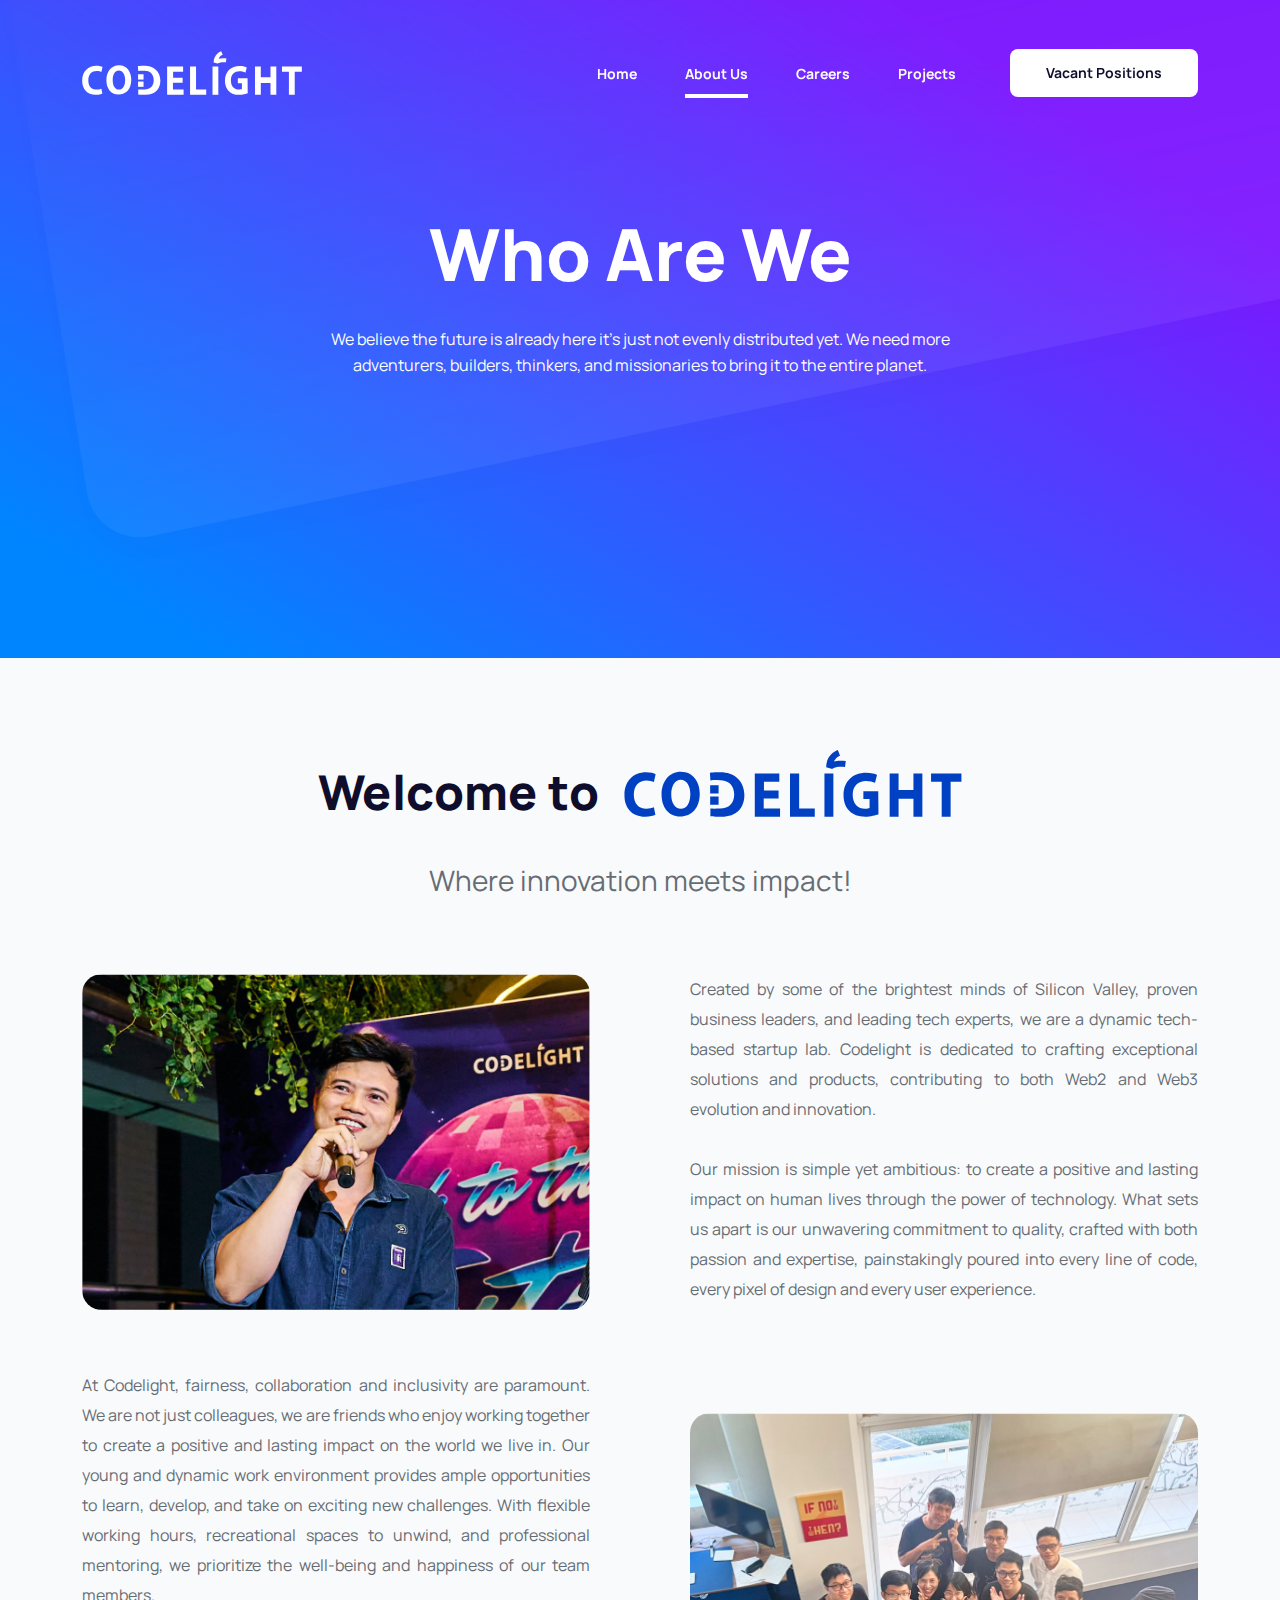
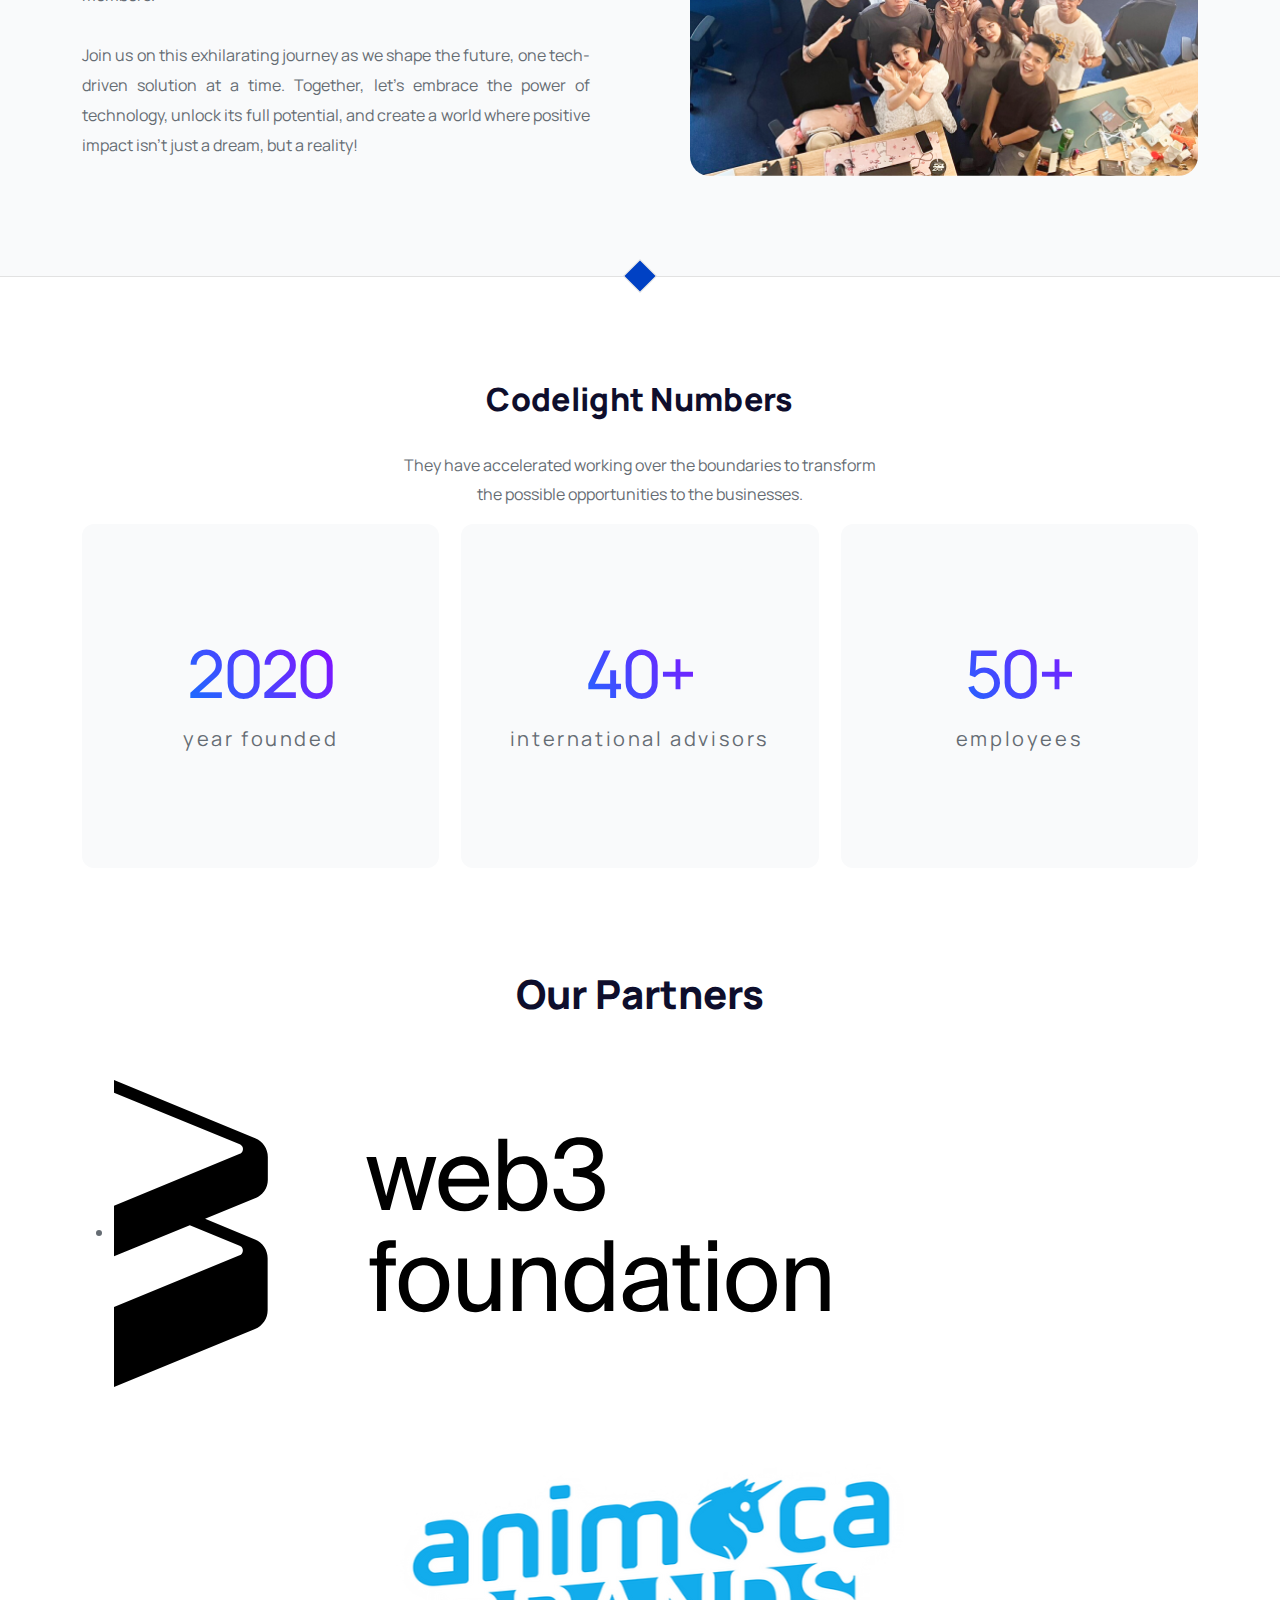
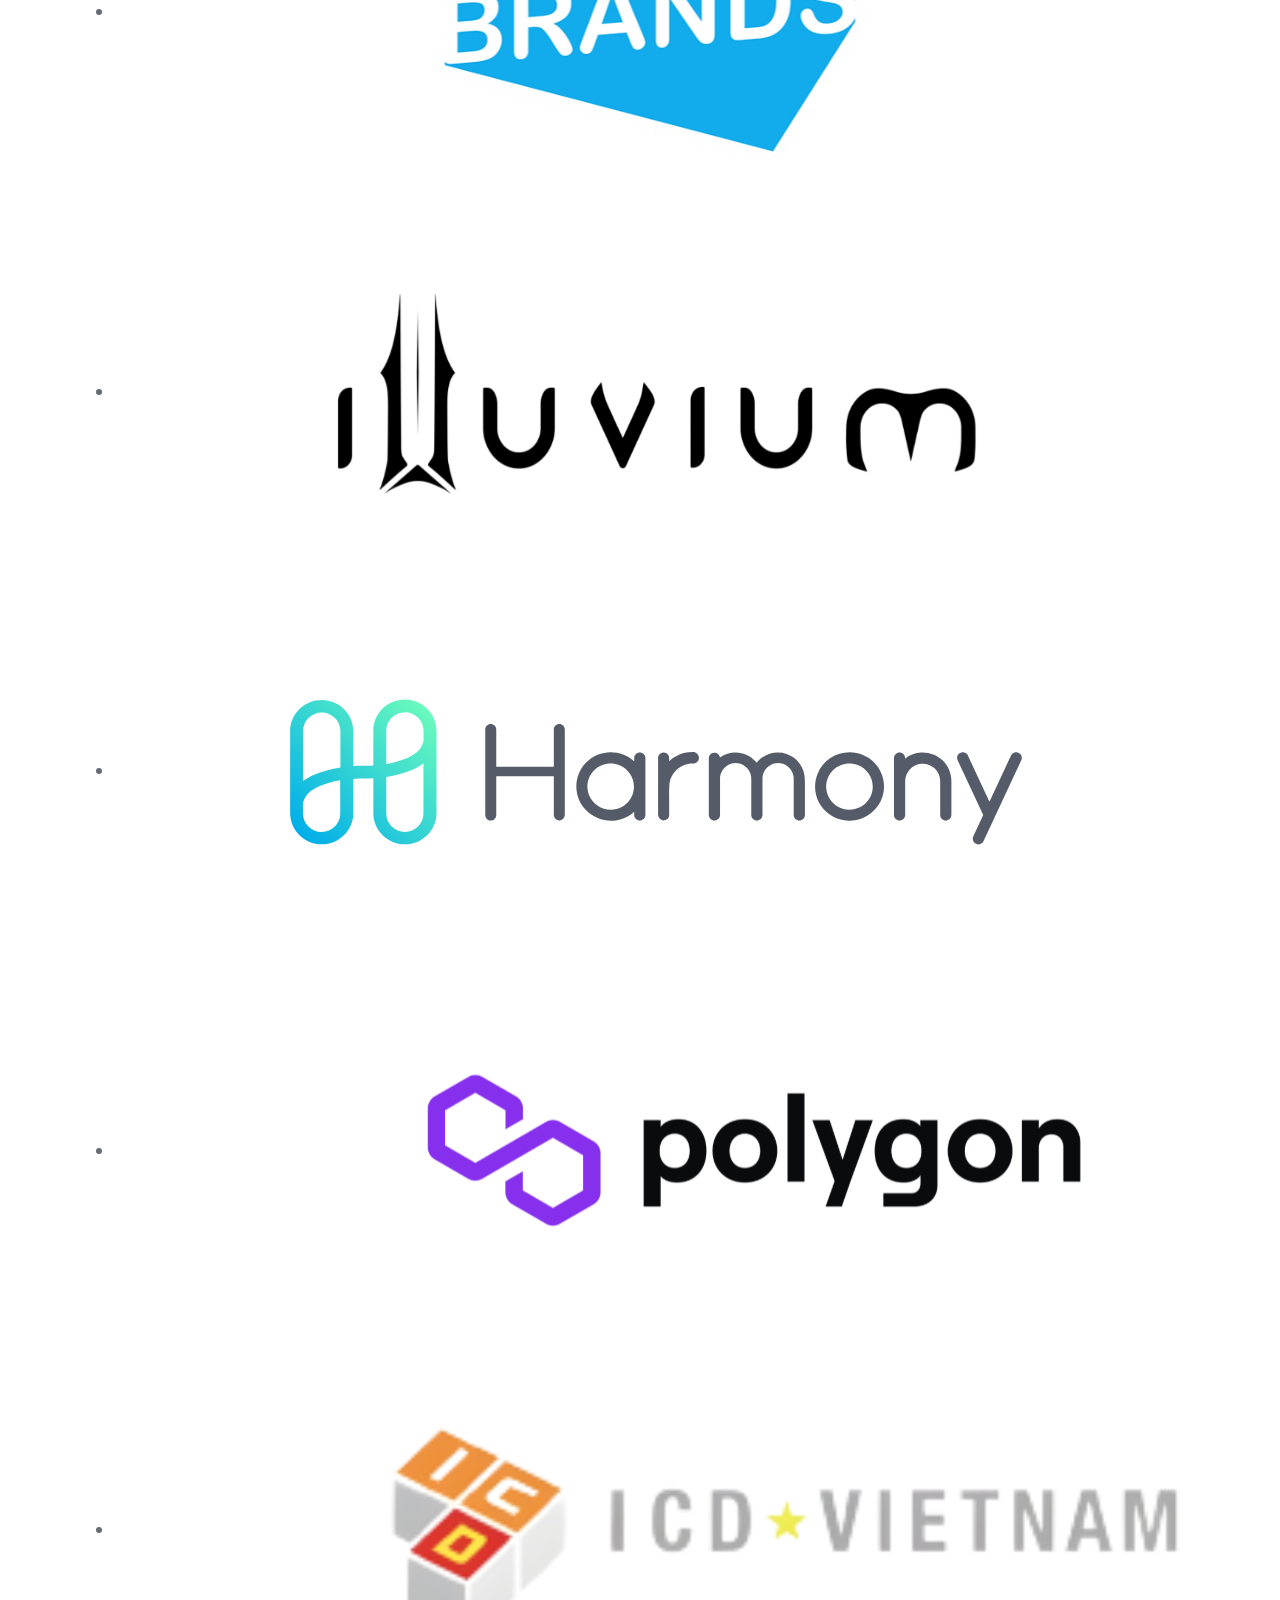
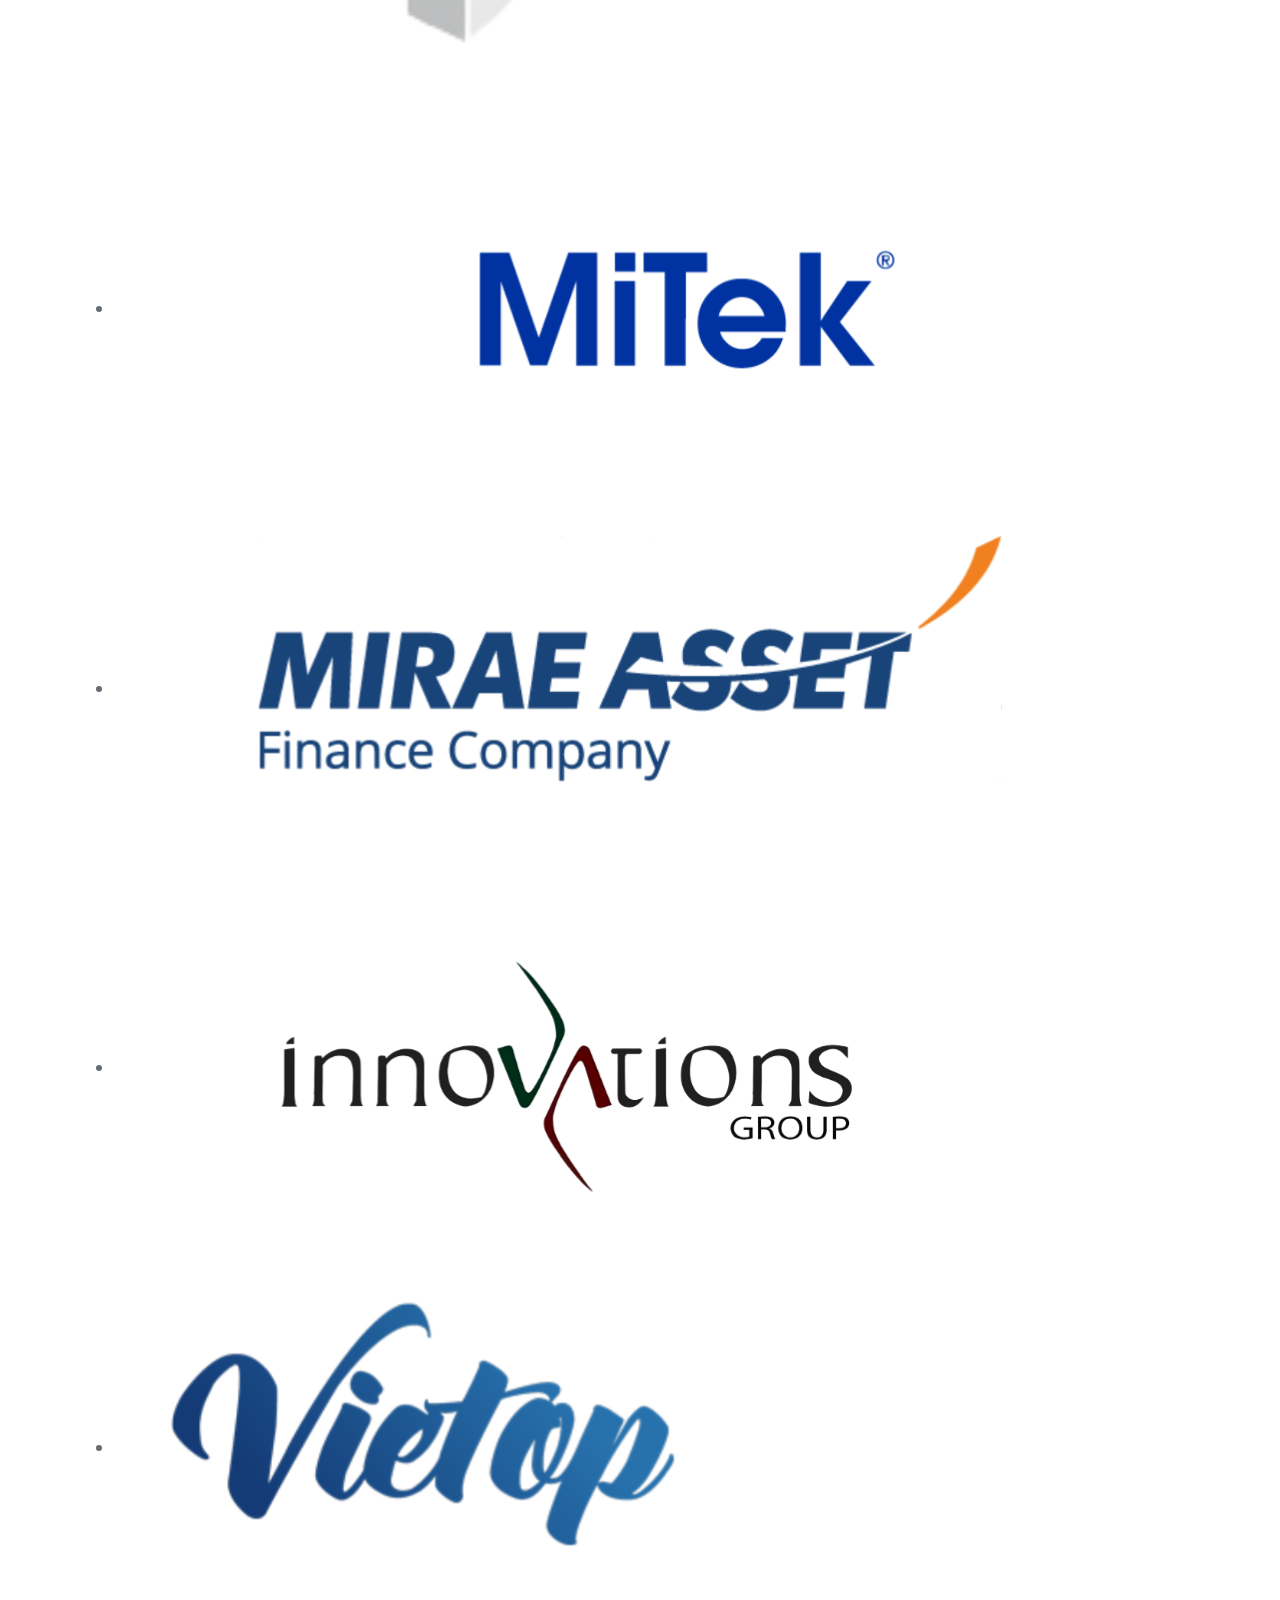
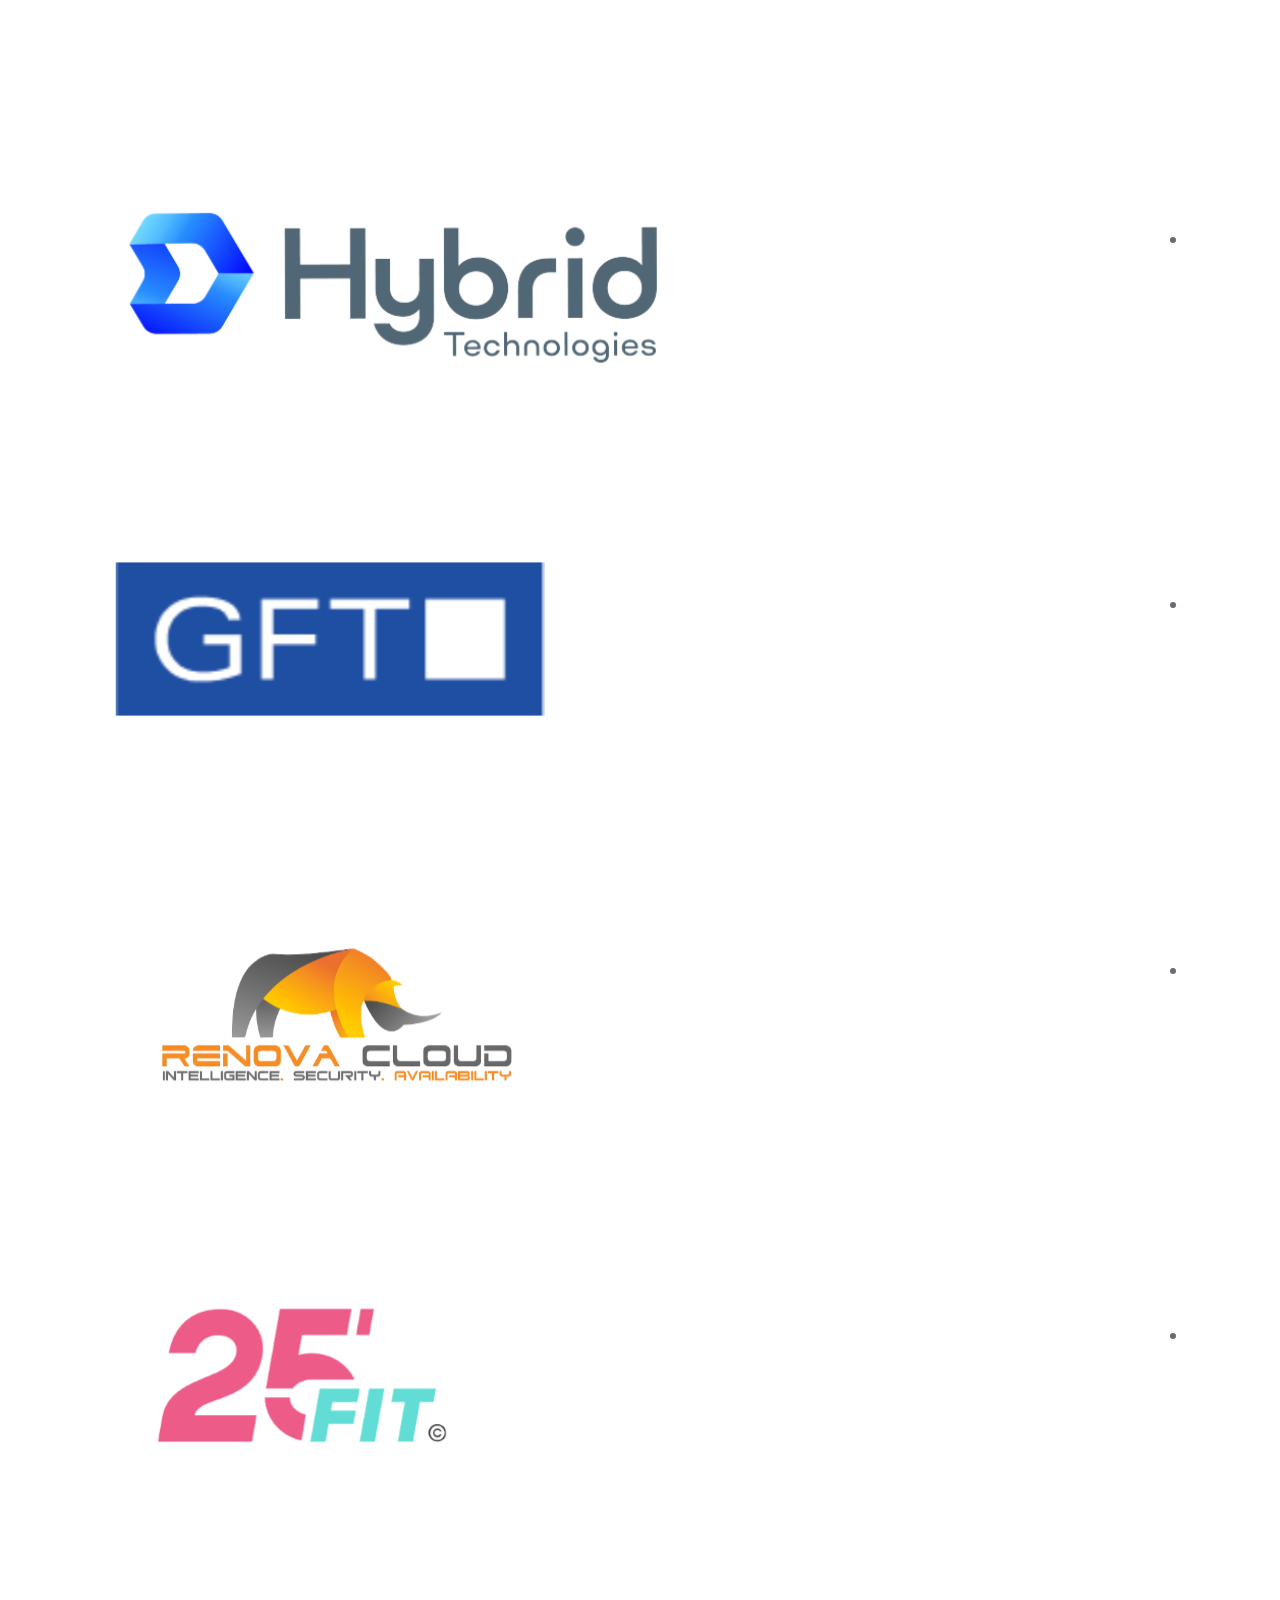
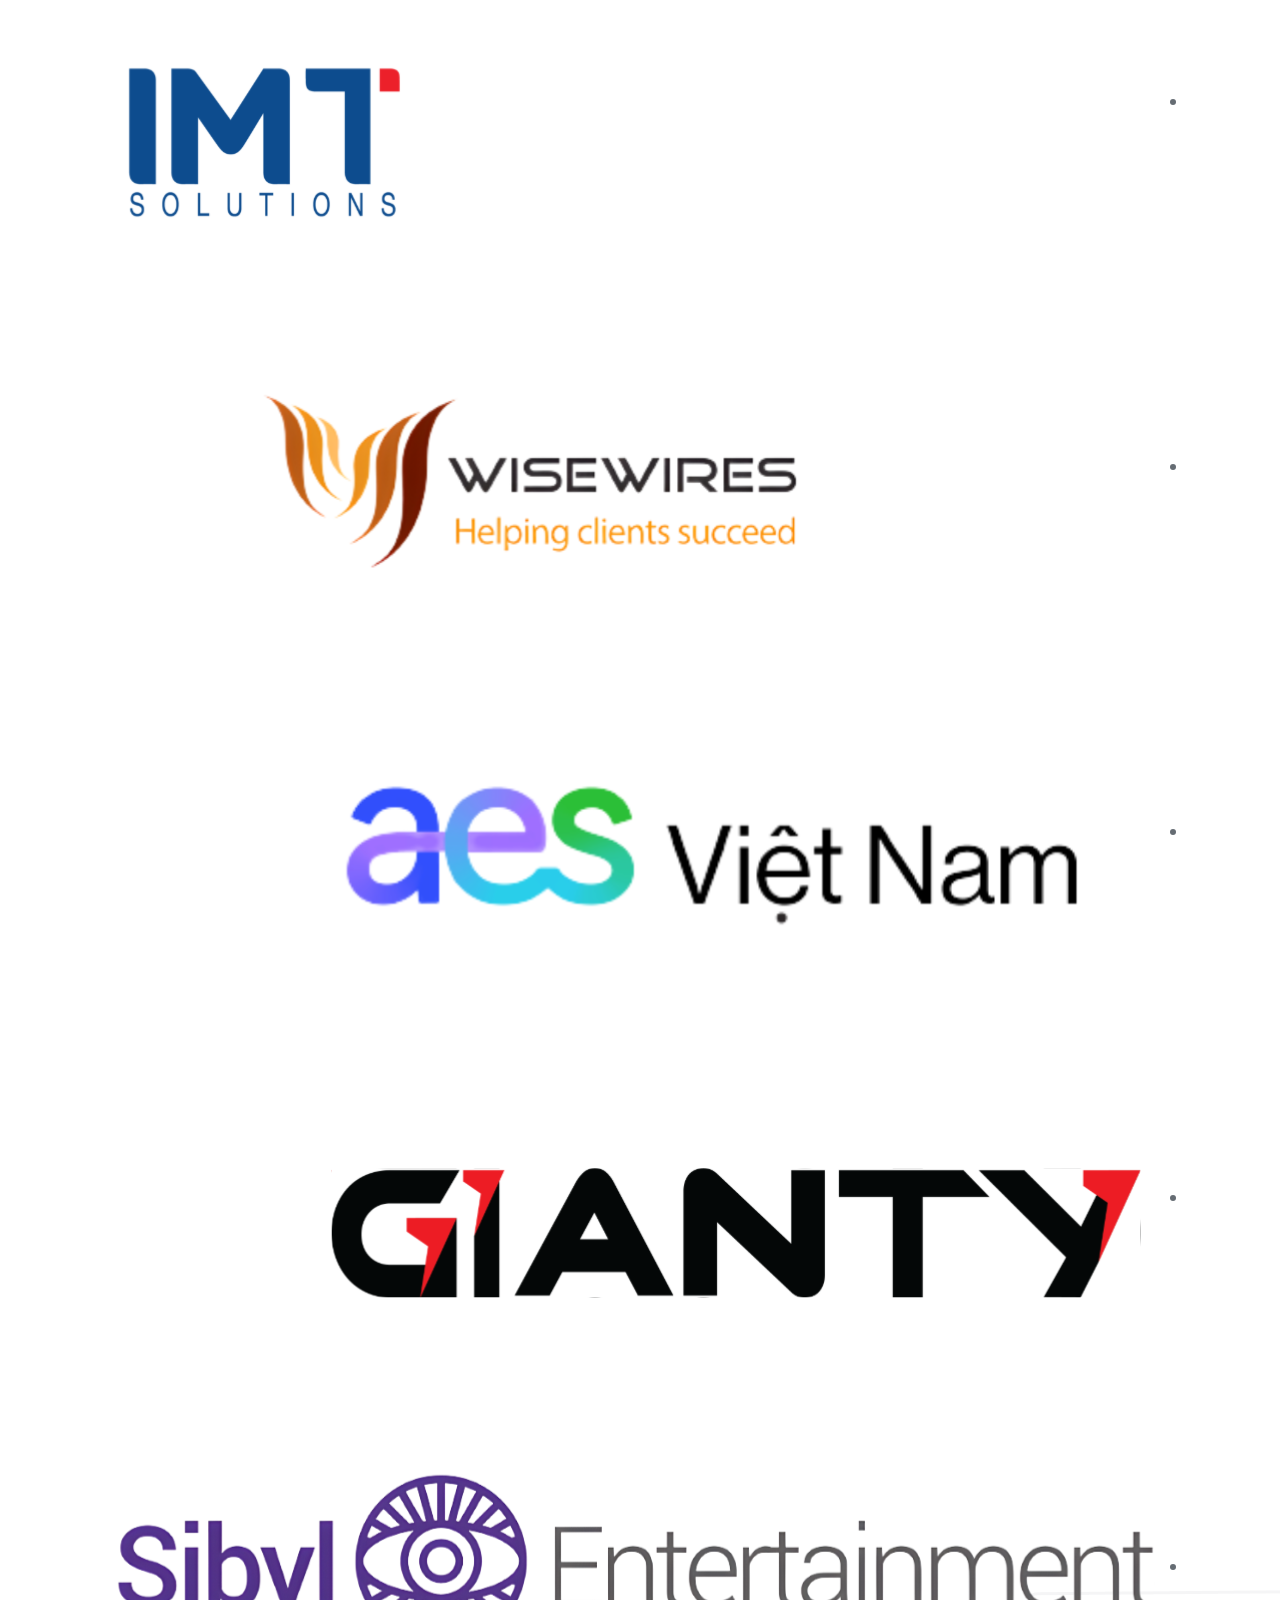
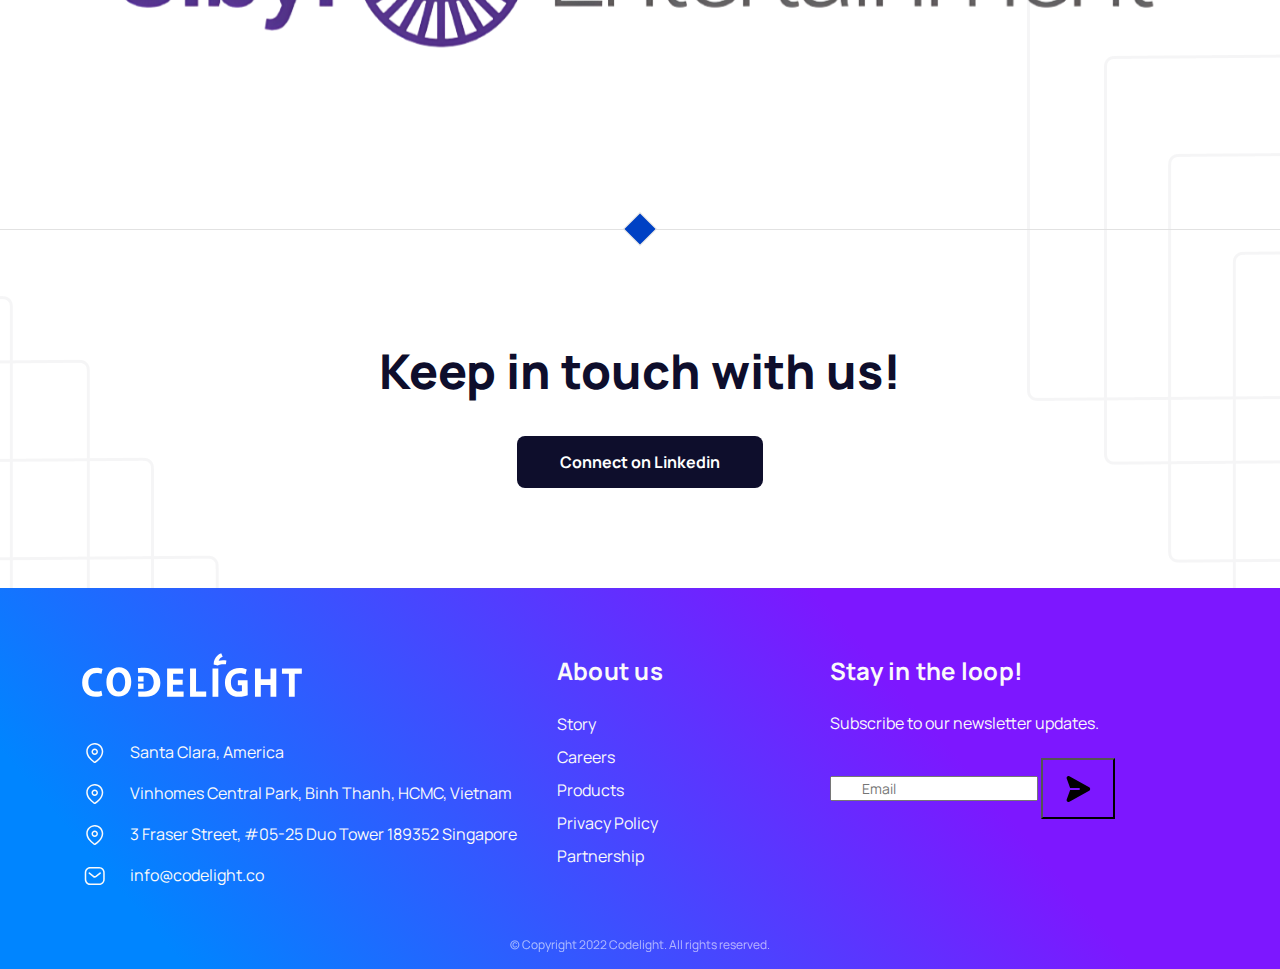
==== commit 45f45b06: "update feedback design" ====
--- a/about.html
+++ b/about.html
@@ -100,11 +100,10 @@
                         <div class="cl-banner-content">We believe the future is already here it's just not evenly
                             distributed yet. We need more <br class="d-none d-md-block">adventurers, builders,
                             thinkers, and missionaries to bring it to the entire planet.</div>
-                        <div class="cl-btn">
-                            <!-- <a href="careers.html">Open Positions</a> -->
+                        <!-- <div class="cl-btn">
                             <a href="https://www.linkedin.com/company/codelightco/jobs/" target="_blank">Open
                                 Positions</a>
-                        </div>
+                        </div> -->
                     </div>
                 </div>
             </section>
@@ -121,19 +120,6 @@
                     <div class="cl-welcome_desc-wrap">
                         <div class="cl-welcome_desc">
                             <img src="assets/images/about/welcome-founder.png" alt="welcome-founder">
-                            <p>Created by some of the brightest minds of Silicon Valley, proven business leaders, and
-                                leading tech experts, we are a dynamic tech-based startup lab. Codelight is dedicated to
-                                crafting exceptional solutions and products, contributing to both Web2 and Web3
-                                evolution and innovation.
-
-                                <br><br> Our mission is simple yet ambitious: to create a positive and lasting impact on
-                                human
-                                lives through the power of technology. What sets us apart is our unwavering commitment
-                                to quality, crafted with both passion and expertise, painstakingly poured into every
-                                line of code, every pixel of design and every user experience.
-                            </p>
-                        </div>
-                        <div class="cl-welcome_desc">
                             <p>At Codelight, fairness, collaboration and inclusivity are paramount. We are not just
                                 colleagues, we are friends who enjoy working together to create a positive and lasting
                                 impact on the world we live in. Our young and dynamic work environment provides ample
@@ -145,6 +131,19 @@
                                 a time. Together, let’s embrace the power of technology, unlock its full potential, and
                                 create a world where positive impact isn’t just a dream, but a reality!
                             </p>
+                        </div>
+                        <div class="cl-welcome_desc">
+                            <p>Created by some of the brightest minds of Silicon Valley, proven business leaders, and
+                                leading tech experts, we are a dynamic tech-based startup lab. Codelight is dedicated to
+                                crafting exceptional solutions and products, contributing to both Web2 and Web3
+                                evolution and innovation.
+
+                                <br><br> Our mission is simple yet ambitious: to create a positive and lasting impact on
+                                human
+                                lives through the power of technology. What sets us apart is our unwavering commitment
+                                to quality, crafted with both passion and expertise, painstakingly poured into every
+                                line of code, every pixel of design and every user experience.
+                            </p>
                             <img src="assets/images/about/welcome-team.png" alt="welcome-team">
                         </div>
                     </div>
@@ -153,7 +152,7 @@
             <section class="our-mentors-spirit">
                 <div class="container">
                     <div class="cl-title text-center">
-                        Codelight Stats
+                        Codelight Numbers
                     </div>
                     <p class="text-center">
                         <br class="d-none d-md-block">They have
@@ -597,7 +596,7 @@
         });
 
         $('.slider-partners ul').slick({
-            speed: 8000,
+            speed: 2500,
             autoplay: true,
             autoplaySpeed: 0,
             centerMode: true,
--- a/assets/css/style.css
+++ b/assets/css/style.css
@@ -717,12 +717,16 @@
 .cl-homepage .cl-about .group {
   display: flex;
   justify-content: center;
-  padding: 24px;
+  padding: 10px 24px;
   background: #fff;
   box-shadow: 0px 2px 9px 4px rgba(145, 145, 145, 0.25);
-  margin: -24px 20px 0 20px;
-  position: relative;
+  left: 50%;
+  transform: translateX(-50%);
+  margin-top: -20px;
+  position: absolute;
   z-index: 1;
+  width: -moz-fit-content;
+  width: fit-content;
 }
 .cl-homepage .cl-about .group .item {
   text-align: center;
@@ -735,13 +739,11 @@
 }
 .cl-homepage .cl-about .group .item dl dt {
   font-weight: 600;
-  font-size: 35px;
-  line-height: 20px;
+  font-size: 16px;
 }
 .cl-homepage .cl-about .group .item dl dd {
   font-weight: 700;
-  font-size: 40px;
-  line-height: 55px;
+  font-size: 20px;
   color: #0e0e2c;
   margin-bottom: 0;
   border-left: 3px solid #0e0e2c;
@@ -843,6 +845,62 @@
   position: absolute;
   top: -318px;
   right: 0;
+}
+.cl-homepage .cl-core-values .core-group {
+  display: flex;
+}
+.cl-homepage .cl-core-values .core-group .core-item-image {
+  position: relative;
+}
+.cl-homepage .cl-core-values .core-group .core-item-image img {
+  width: 100%;
+  transition: opacity 0.5s ease; /* Add transition for opacity */
+}
+.cl-homepage .cl-core-values .core-group .core-item-image span {
+  position: absolute;
+  display: none;
+  color: #0e0e2c;
+  font-size: 20px;
+  font-weight: 400;
+  line-height: 34px;
+  word-wrap: break-word;
+}
+.cl-homepage .cl-core-values .core-group .core-item-image img:nth-child(1) {
+  position: relative;
+}
+.cl-homepage .cl-core-values .core-group .core-item-image img:nth-child(2) {
+  position: absolute;
+  left: 0;
+  opacity: 0; /* Set opacity to 0 by default */
+}
+.cl-homepage .cl-core-values .core-group .core-item-image:hover img:nth-child(1) {
+  opacity: 0; /* Set opacity to 0 when hovering */
+}
+.cl-homepage .cl-core-values .core-group .core-item-image:hover img:nth-child(2) {
+  opacity: 1; /* Set opacity to 1 when hovering */
+}
+.cl-homepage .cl-core-values .core-group .core-item-image:hover span {
+  display: inline;
+}
+.cl-homepage .cl-core-values .core-group .core-item:nth-child(1) span {
+  right: 30%;
+  bottom: 27%;
+}
+.cl-homepage .cl-core-values .core-group .core-item:nth-child(2) span {
+  right: 20%;
+  bottom: 0;
+}
+.cl-homepage .cl-core-values .core-group .core-item:nth-child(3) span {
+  right: 40%;
+  bottom: 45%;
+}
+.cl-homepage .cl-core-values .core-group .core-item:nth-child(4) span {
+  right: 25%;
+  bottom: 10%;
+}
+.cl-homepage .cl-core-values .core-group .core-item:nth-child(5) span {
+  right: 20%;
+  bottom: 23%;
 }
 .cl-homepage .cl-wip-program {
   background: url("../images/wip-program-bg.jpg") no-repeat center center;
@@ -1148,8 +1206,14 @@
 .cl-homepage .cl-our-projects .cl-project-items .slick-arrow.slick-next::before {
   background-image: url(../images/arrow-right.svg);
 }
-.cl-homepage .cl-our-projects .cl-project-items .slide {
+.cl-homepage .cl-our-projects .cl-project-items .slick-track {
+  display: flex;
+  justify-content: center;
+  gap: 50px;
+}
+.cl-homepage .cl-our-projects .cl-project-items .slick-track .slide {
   padding: 0 23px;
+  max-width: 400px;
 }
 .cl-homepage .cl-our-projects .cl-project-items .cl-project-item {
   margin-bottom: 50px;
@@ -1309,8 +1373,7 @@
 }
 @media (max-width: 1199px) {
   .cl-homepage .cl-about .group .item dl dt {
-    font-size: 24px;
-    line-height: 16px;
+    font-size: 16px;
   }
   .cl-homepage .cl-about .group .item dl dd {
     font-size: 30px;
@@ -1441,6 +1504,29 @@
   }
   .cl-homepage .cl-core-values .group .item:nth-child(5) {
     top: -200px;
+  }
+  .cl-homepage .cl-core-values .core-group .core-item-image span {
+    font-size: 16px;
+  }
+  .cl-homepage .cl-core-values .core-group .core-item:nth-child(1) span {
+    right: 30%;
+    bottom: 10%;
+  }
+  .cl-homepage .cl-core-values .core-group .core-item:nth-child(2) span {
+    right: -10%;
+    bottom: -8%;
+  }
+  .cl-homepage .cl-core-values .core-group .core-item:nth-child(3) span {
+    right: 30%;
+    bottom: 35%;
+  }
+  .cl-homepage .cl-core-values .core-group .core-item:nth-child(4) span {
+    right: 15%;
+    bottom: 3%;
+  }
+  .cl-homepage .cl-core-values .core-group .core-item:nth-child(5) span {
+    right: 5%;
+    bottom: 10%;
   }
   .cl-homepage .cl-wip-program {
     padding: 80px 0 160px 0;
@@ -1669,7 +1755,7 @@
     font-size: 18px;
   }
 }
-@media (max-width: 414px) {
+@media (max-width: 426px) {
   .cl-homepage .cl-core-values .container {
     background-size: 130%;
   }
@@ -1698,6 +1784,10 @@
   }
   .cl-homepage .cl-core-values .group .item:nth-child(5) {
     top: -110px;
+  }
+  .cl-homepage .cl-core-values .core-group .core-item-image span {
+    font-size: 12px;
+    line-height: normal;
   }
 }
 @media (max-width: 390px) {
@@ -2231,8 +2321,11 @@
   align-items: center;
   gap: 50px;
   border-top: 1px solid #9fa6a9;
+  overflow: hidden;
 }
 .cl-projects .cl-projects-list .cl-project-item-wrap .cl-project-thumb {
+  border: 12px solid #f5f5f5;
+  border-radius: 10px;
   transition: all 0.5s ease-in-out;
 }
 .cl-projects .cl-projects-list .cl-project-item-wrap .cl-project-thumb:hover {
@@ -2257,6 +2350,9 @@
   height: 100%;
   -o-object-fit: contain;
      object-fit: contain;
+}
+.cl-projects .cl-projects-list .cl-project-item .cl-project-header .cl-project-logo.cl-heydevs-logo {
+  width: 300px;
 }
 .cl-projects .cl-projects-list .cl-project-item .cl-project-header .cl-project-logo.cl-scalar-logo {
   width: 300px;
@@ -2370,6 +2466,12 @@
   .cl-projects .cl-projects-list .cl-project-item-wrap .cl-project-thumb img {
     width: 100%;
     height: auto;
+  }
+  .cl-projects .cl-projects-list .cl-project-item-wrap .cl-project-header .cl-project-logo.cl-heydevs-logo {
+    width: 200px;
+  }
+  .cl-projects .cl-projects-list .cl-project-item-wrap .cl-project-header .cl-project-logo.cl-scalar-logo {
+    width: 200px;
   }
 }
 .cl-internship {
@@ -3152,18 +3254,21 @@
 .cl-wip-program-page .cl-banner .cl-banner-image {
   position: absolute;
   bottom: 0;
-  right: calc(50% - 947px);
+  height: 100%;
+  width: 100%;
 }
 .cl-wip-program-page .cl-banner .cl-banner-body {
   position: relative;
   z-index: 2;
+  text-align: center;
 }
 .cl-wip-program-page .cl-banner .cl-banner-body .cl-banner-heading {
   font-weight: 800;
-  font-size: 72px;
-  line-height: 120%;
+  font-size: 52px;
+  line-height: 67.6px;
   color: #fff;
   margin-bottom: 40px;
+  word-wrap: break-word;
 }
 .cl-wip-program-page .cl-banner .cl-banner-body .cl-banner-content {
   color: #fff;
@@ -3216,7 +3321,7 @@
 .cl-wip-program-page .cl-staffs .cl-staffs-slider .cl-staffs-box .cl-staffs-content .cl-staffs-content-quote p {
   margin-bottom: 0;
   font-weight: 400;
-  font-size: 32px;
+  font-size: 24px;
   line-height: 60px;
   color: #0e0e2c;
 }
@@ -3238,7 +3343,7 @@
   gap: 20px;
 }
 .cl-wip-program-page .cl-staffs .cl-staffs-slider .cl-staffs-box .cl-staffs-content .cl-staffs-info dl dt {
-  font-size: 40px;
+  font-size: 24px;
 }
 .cl-wip-program-page .cl-staffs .cl-staffs-slider .cl-staffs-box .cl-staffs-content .cl-staffs-info dl dd {
   font-size: 20px;
@@ -3606,6 +3711,7 @@
 }
 .cl-wip-program-page .cl-activities .activities-slider img {
   margin: 0 10px;
+  height: auto;
 }
 
 @media (max-width: 1440px) {
@@ -3997,13 +4103,7 @@
     padding: 120px 0 60px 0;
   }
   .cl-wip-program-page .cl-banner .cl-banner-image {
-    bottom: 6%;
-    right: -60%;
     width: 100%;
-  }
-  .cl-wip-program-page .cl-banner .cl-banner-image img {
-    width: 100%;
-    height: auto;
   }
   .cl-wip-program-page .cl-banner .cl-banner-body .cl-banner-heading {
     font-size: 30px;
@@ -4403,11 +4503,12 @@
 .cl-about .cl-welcome .cl-welcome_desc-wrap {
   margin-top: 80px;
   display: flex;
-  flex-direction: column;
   gap: 100px;
 }
 .cl-about .cl-welcome .cl-welcome_desc-wrap .cl-welcome_desc {
   display: flex;
+  flex-direction: column;
+  flex: 1;
   gap: 100px;
 }
 .cl-about .cl-welcome .cl-welcome_desc-wrap .cl-welcome_desc img {
@@ -4415,15 +4516,18 @@
   height: 100%;
   -o-object-fit: cover;
      object-fit: cover;
+  border-radius: 20px;
+  flex: 1;
 }
 .cl-about .cl-welcome .cl-welcome_desc-wrap .cl-welcome_desc p {
+  flex: 1;
   font-size: 24px;
   line-height: 30px;
   text-align: justify;
 }
 @media (max-width: 1600px) and (min-width: 1400px) {
   .cl-about .cl-welcome .cl-welcome_desc-wrap .cl-welcome_desc p {
-    font-size: 20px;
+    font-size: 16px;
   }
 }
 .cl-about .our-mentors-spirit {
@@ -4848,6 +4952,12 @@
   .cl-about .cl-welcome p {
     font-size: 18px;
   }
+  .cl-about .cl-welcome .cl-welcome_desc-wrap {
+    flex-direction: column;
+  }
+  .cl-about .cl-welcome .cl-welcome_desc-wrap .cl-welcome_desc {
+    align-items: center;
+  }
   .cl-about .our-mentors-spirit {
     padding: 60px 0 30px 0;
   }
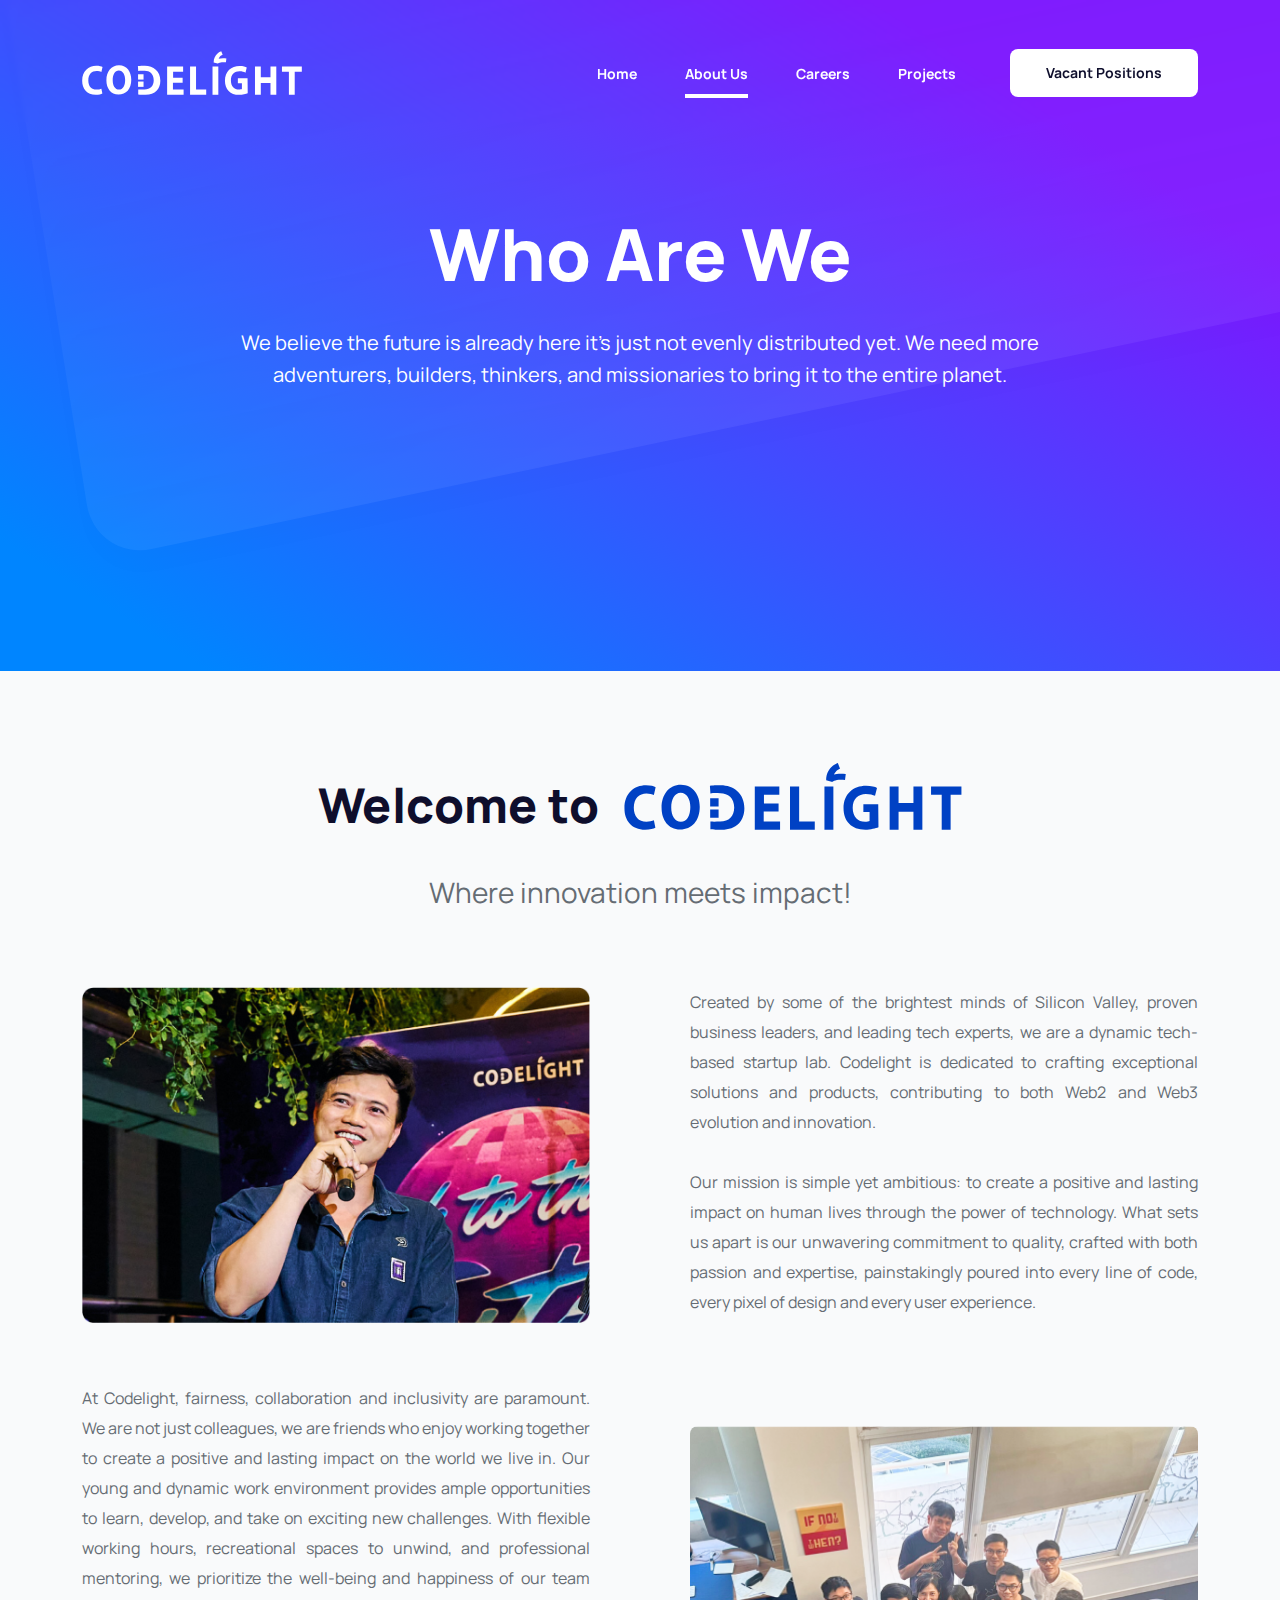
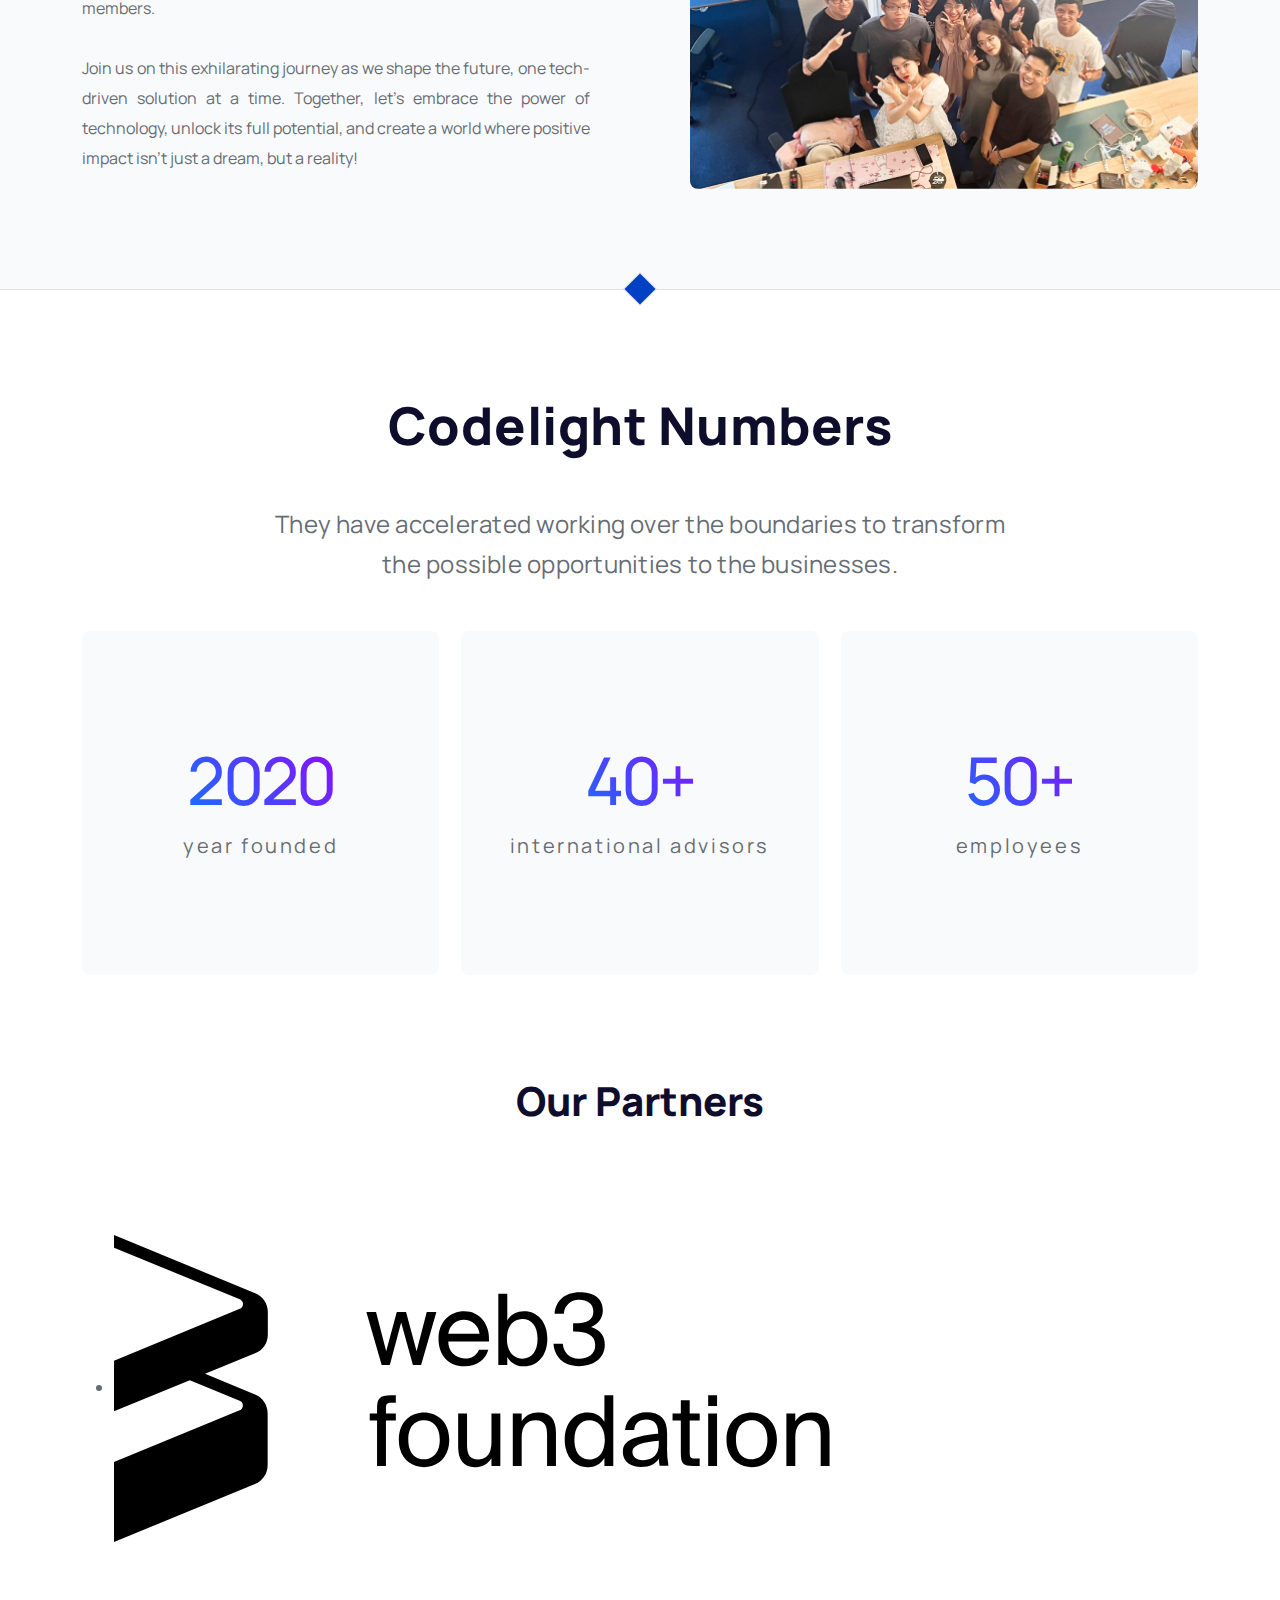
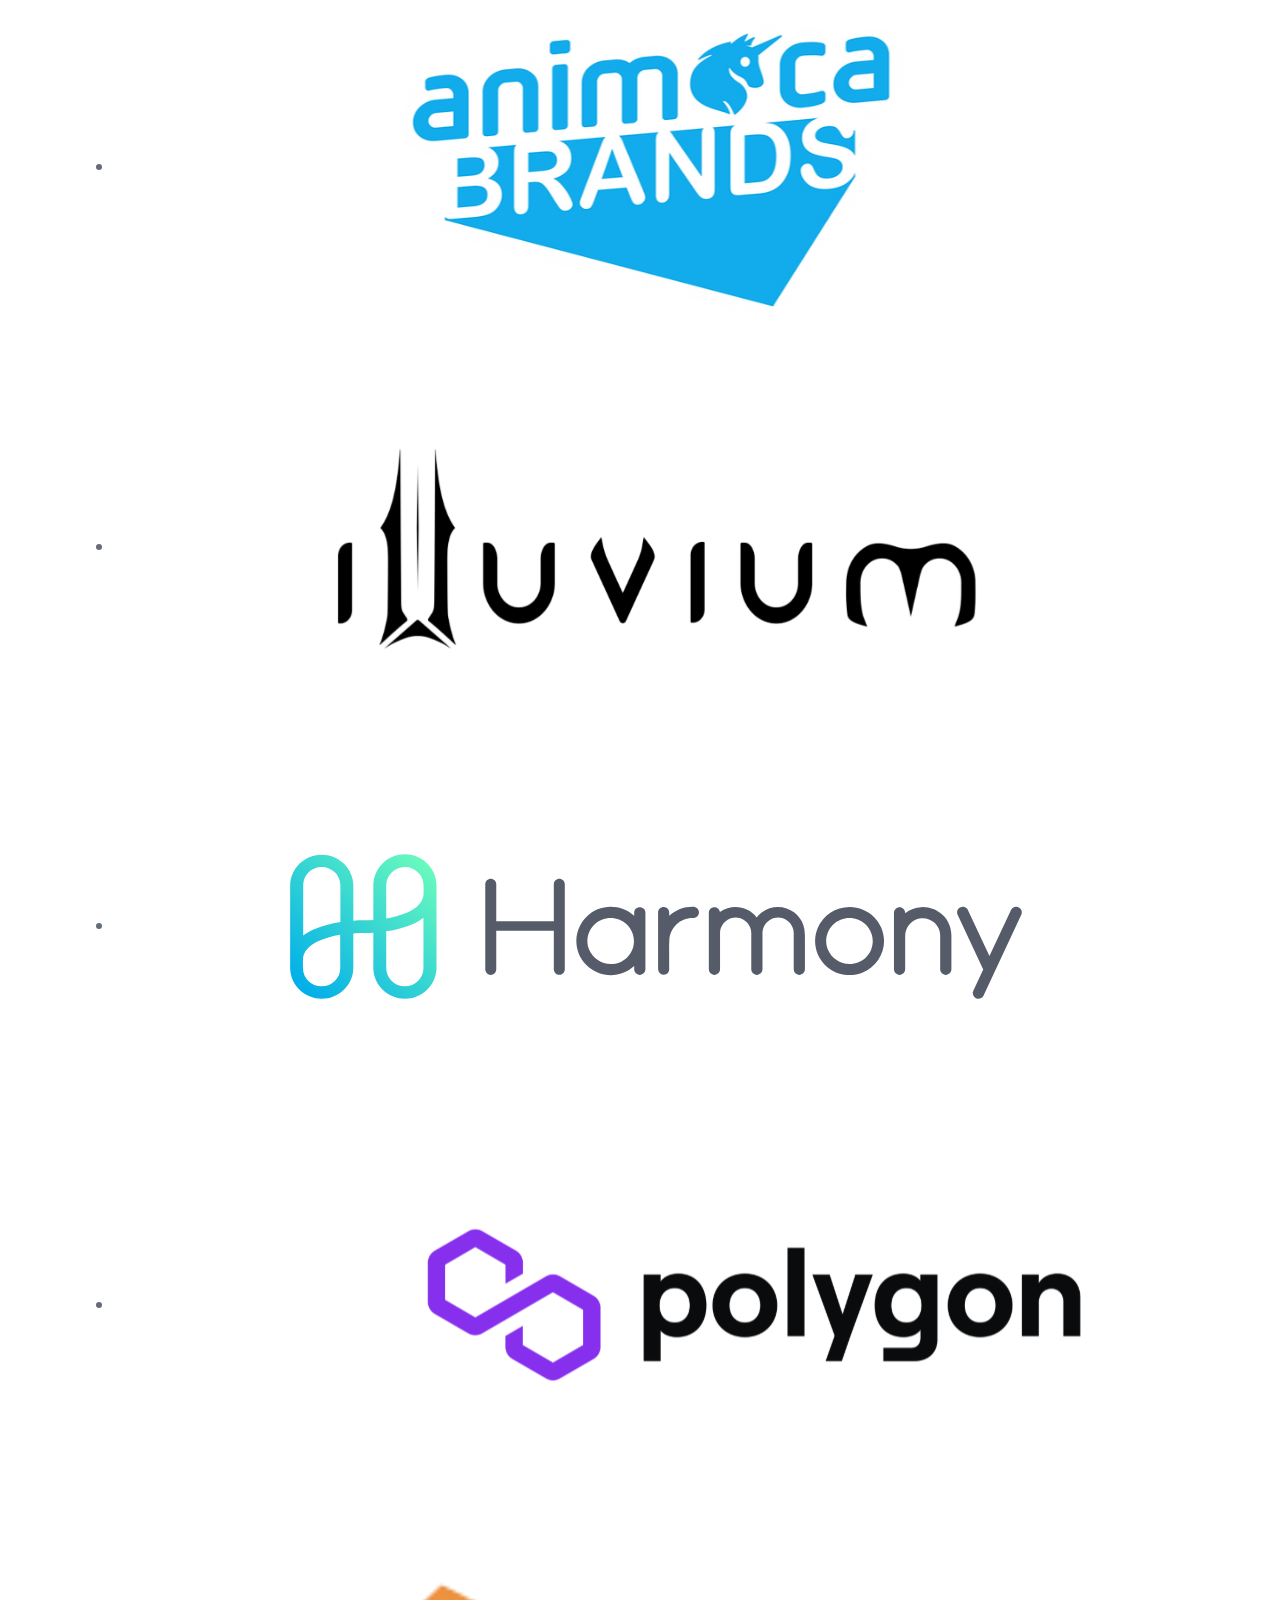
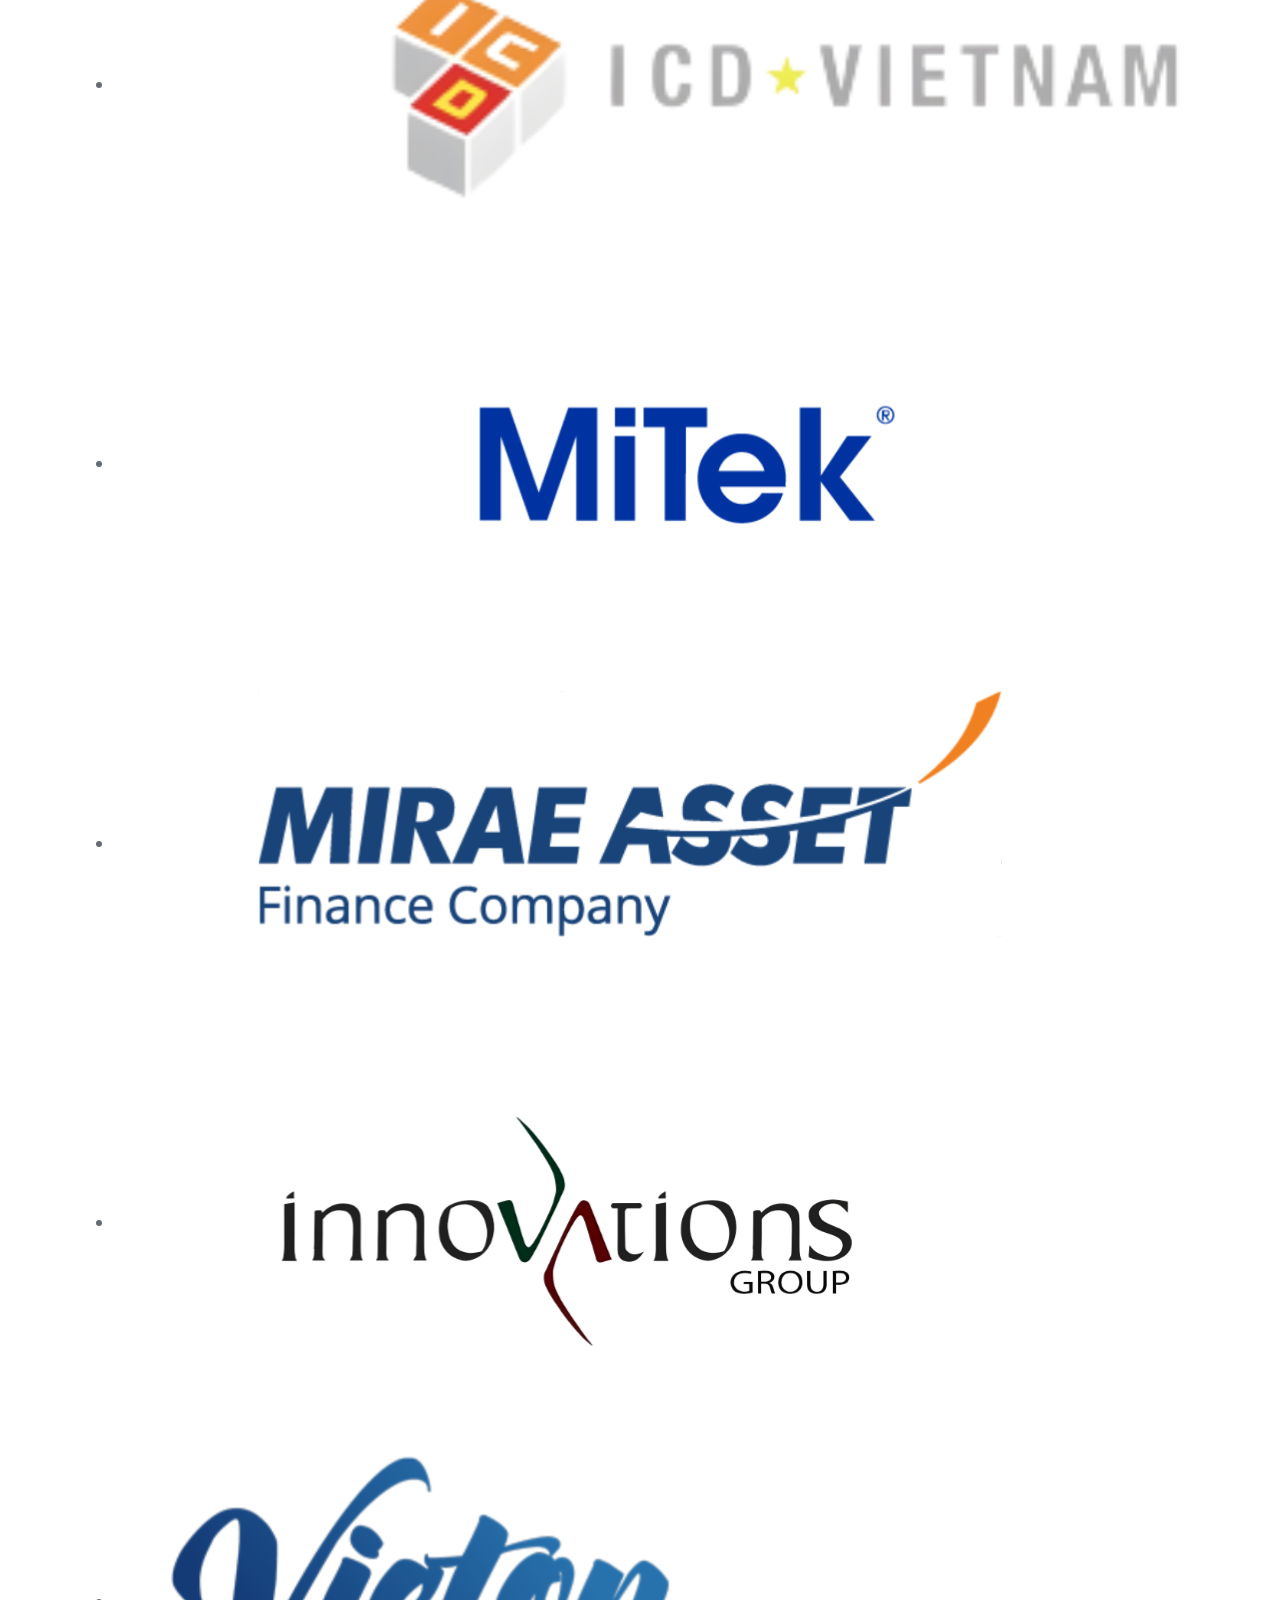
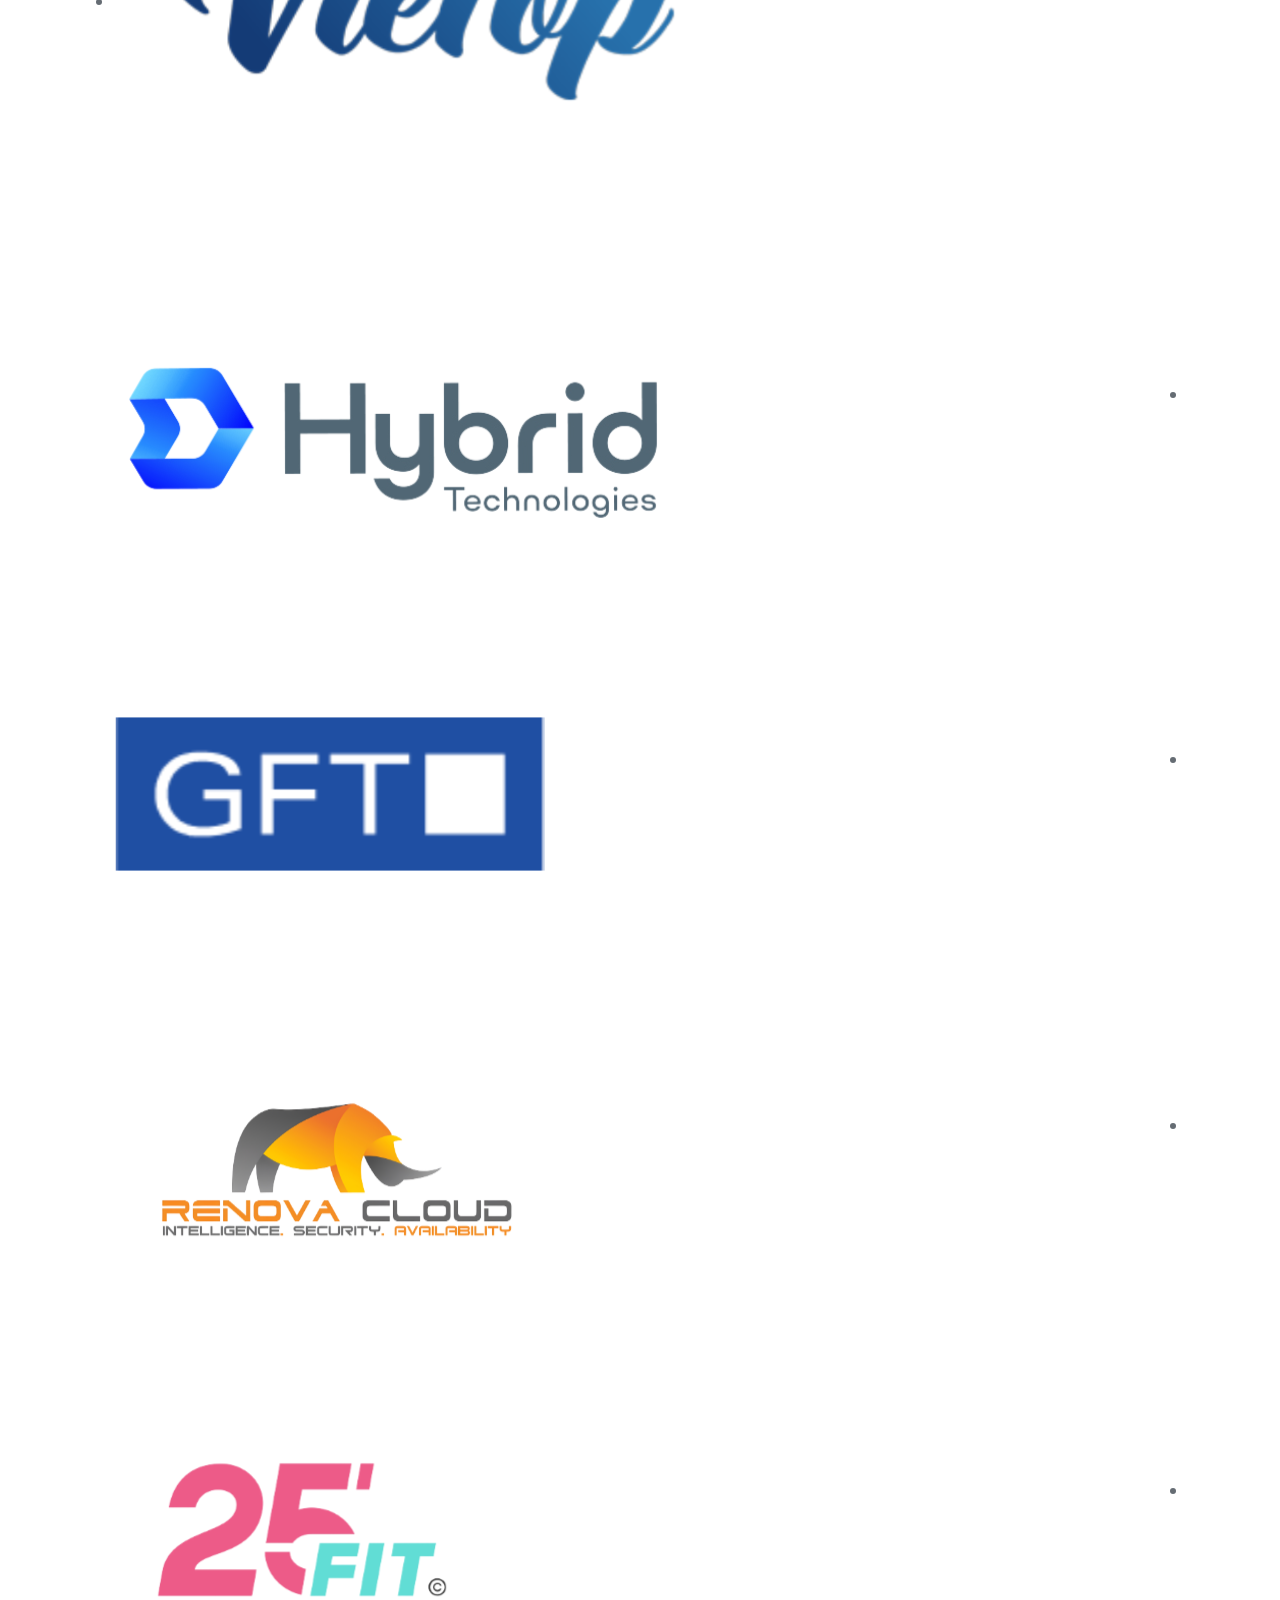
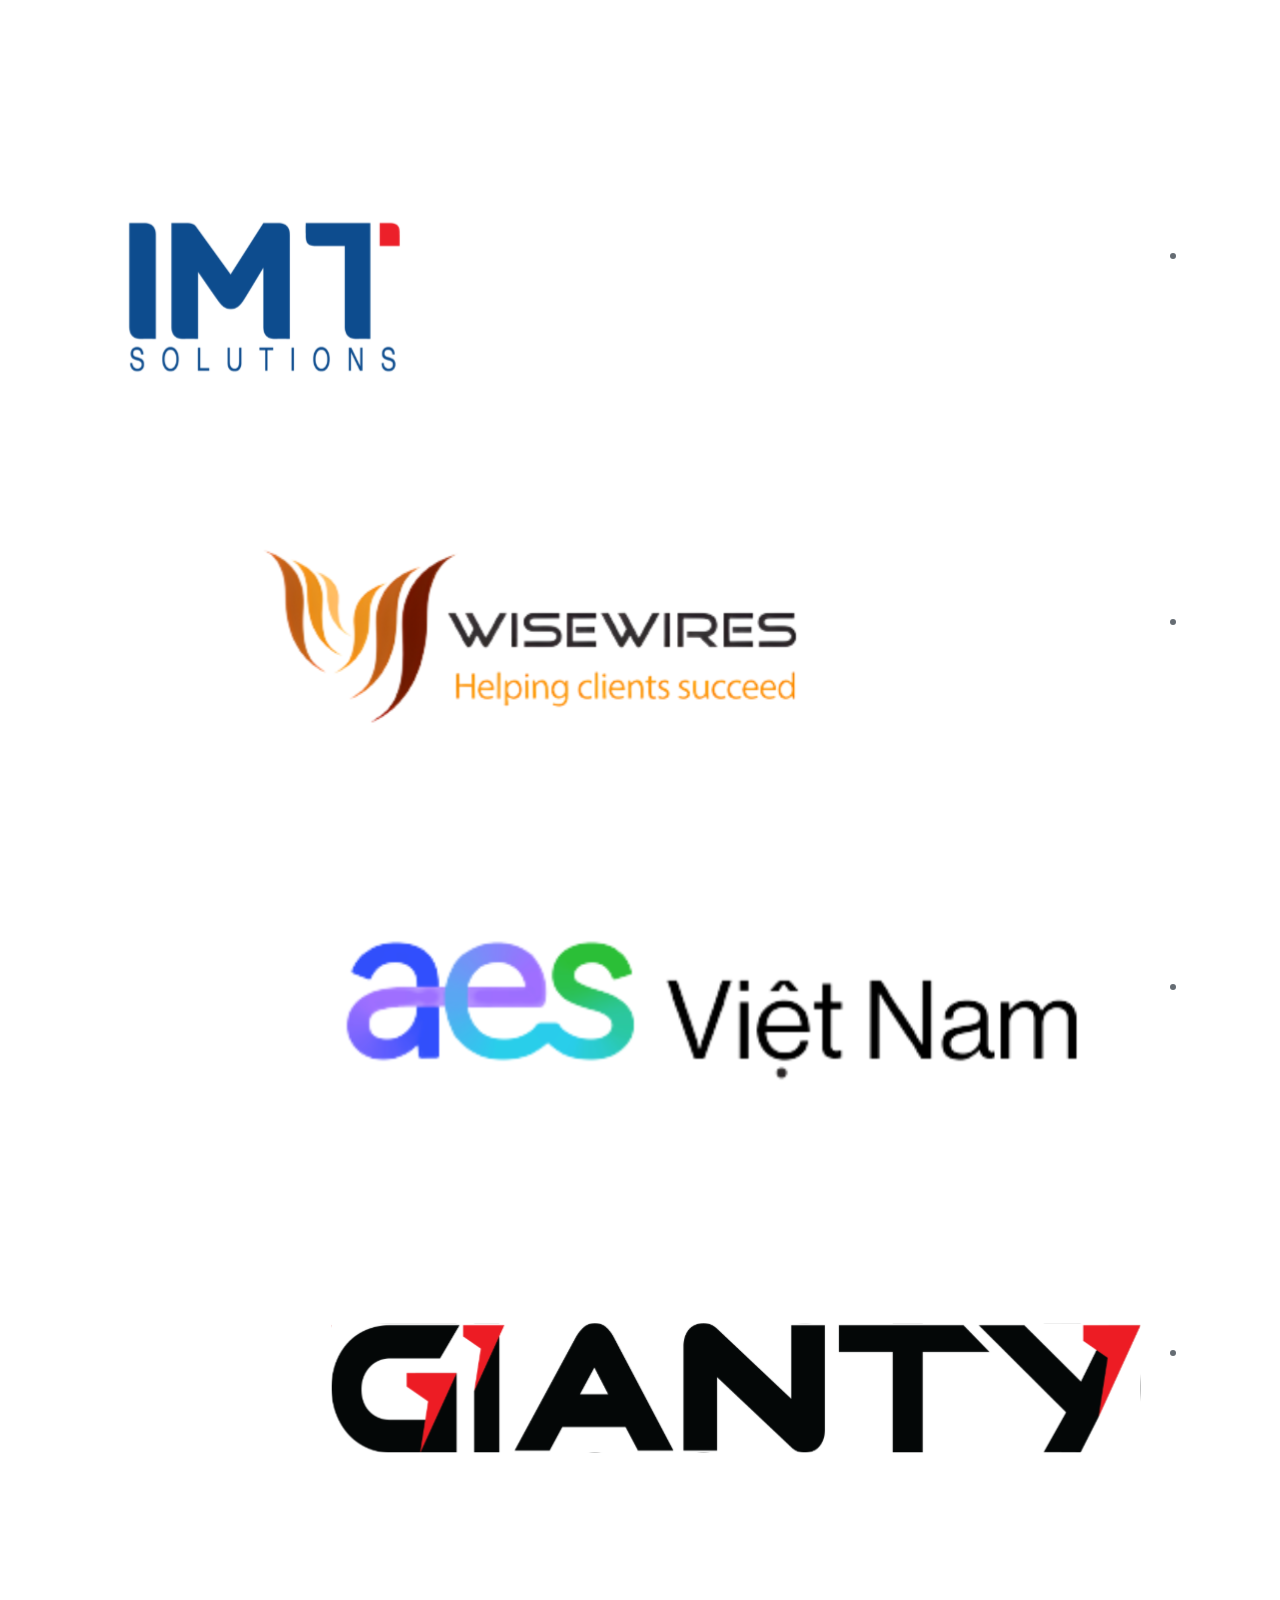
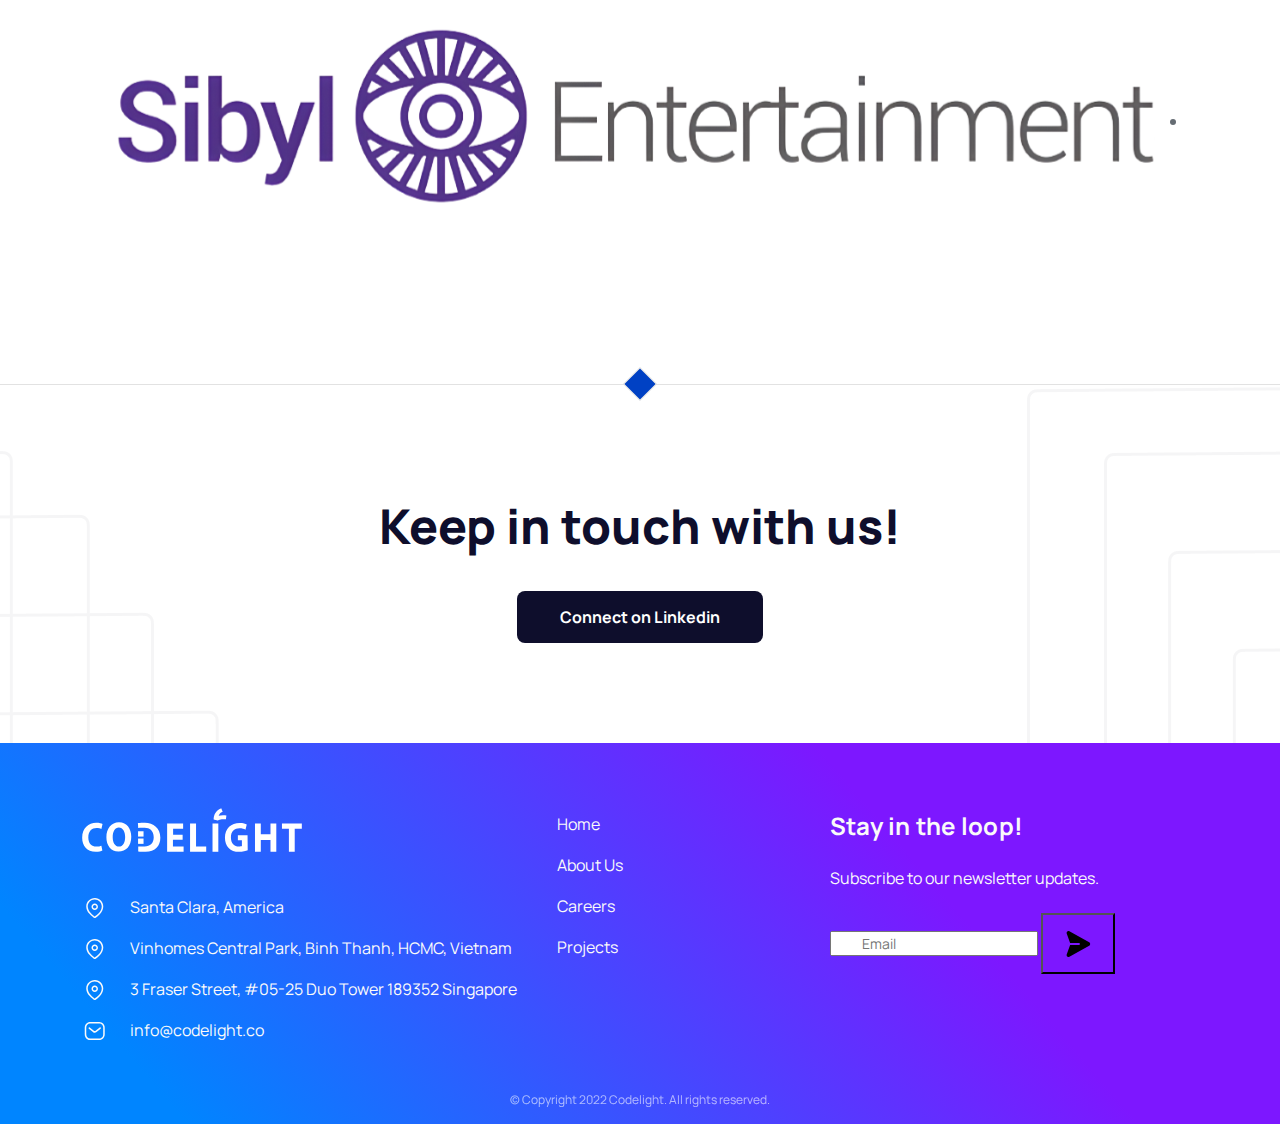
==== commit 0b4d575b: "Refactor footer and header styling" ====
--- a/about.html
+++ b/about.html
@@ -439,32 +439,22 @@
                     </div>
                 </div>
                 <div class="col-xl-3 col-md-6">
-                    <div class="cl-footer-title">About us</div>
+                    <!-- <div class="cl-footer-title">About us</div> -->
                     <div class="cl-footer-body row">
                         <nav class="col-6 menu-about-us-container">
                             <ul class="nav">
                                 <li class="nav-item">
-                                    <a href="about.html" class="nav-link">Story</a>
+                                    <a href="index.html" class="nav-link">Home</a>
+                                </li>
+                                <li class="nav-item">
+                                    <a href="about.html" class="nav-link">About Us</a>
                                 </li>
                                 <li class="nav-item">
                                     <a href="wip-program.html" class="nav-link">Careers</a>
                                 </li>
                                 <li class="nav-item">
-                                    <a href="our-projects.html" class="nav-link">Products</a>
+                                    <a href="our-projects.html" class="nav-link">Projects</a>
                                 </li>
-                                <li class="nav-item">
-                                    <a href="#" class="nav-link">Privacy Policy</a>
-                                </li>
-                                <li class="nav-item">
-                                    <a href="about.html#partners" class="nav-link">Partnership</a>
-                                </li>
-                            </ul>
-                        </nav>
-                        <nav class="col-6 menu-about-us-container">
-                            <ul class="nav">
-                                <!-- <li class="nav-item">
-                                        <a href="careers.html" class="nav-link">Vacant Positions</a>
-                                    </li> -->
                             </ul>
                         </nav>
                     </div>
@@ -509,7 +499,7 @@
                                 method="post" id="mc-embedded-subscribe-form" name="mc-embedded-subscribe-form"
                                 class="validate" target="_blank" novalidate>
                                 <div id="mc_embed_signup_scroll">
-                                    <div class="entry__field text-dark" style="width: 100%">
+                                    <div class="entry__field text-dark">
                                         <input class="input" type="text" id="mce-EMAIL" name="EMAIL" autocomplete="off"
                                             placeholder="Email" data-required="true" required
                                             style="padding-left: 30px;" />
--- a/assets/css/style.css
+++ b/assets/css/style.css
@@ -326,6 +326,7 @@
   }
 }
 .cl-navbar {
+  transition: all 0.3s ease;
   background: rgba(255, 255, 255, 0.1);
   -webkit-backdrop-filter: blur(2px);
           backdrop-filter: blur(2px);
@@ -422,7 +423,7 @@
   background-color: #fff;
 }
 .cl-navbar.cl-dark.sticky {
-  background: linear-gradient(229.57deg, #7D17FF 29%, #0085FF 88.38%);
+  background: linear-gradient(229.57deg, #7d17ff 29%, #0085ff 88.38%);
 }
 .cl-navbar.none-bg {
   background: none;
@@ -452,7 +453,7 @@
 }
 @media (max-width: 767px) {
   .cl-navbar {
-    background: linear-gradient(229.57deg, #7D17FF 29%, #0085FF 88.38%);
+    background: linear-gradient(229.57deg, #7d17ff 29%, #0085ff 88.38%);
     -webkit-backdrop-filter: blur(14px);
             backdrop-filter: blur(14px);
     padding-bottom: 10px;
@@ -492,7 +493,7 @@
     background: linear-gradient(180deg, #f5fcff -18.52%, #e4d6eb); */
   }
   .cl-navbar.sticky {
-    background: linear-gradient(229.57deg, #7D17FF 29%, #0085FF 88.38%);
+    background: linear-gradient(229.57deg, #7d17ff 29%, #0085ff 88.38%);
     -webkit-backdrop-filter: blur(14px);
             backdrop-filter: blur(14px);
   }
@@ -510,7 +511,7 @@
 .cl-footer {
   padding-top: 65px;
   padding-bottom: 16px;
-  background: linear-gradient(229.57deg, #7D17FF 29%, #0085FF 88.38%);
+  background: linear-gradient(229.57deg, #7d17ff 29%, #0085ff 88.38%);
   line-height: 33px;
   color: #fafafa;
 }
@@ -542,6 +543,7 @@
 }
 .cl-footer ul {
   flex-direction: column;
+  gap: 8px;
   padding-left: 0;
   margin-bottom: 0;
   list-style: none;
@@ -666,6 +668,9 @@
   line-height: 34px;
   color: #656c73;
   text-align: center;
+}
+.cl-homepage .cl-banner .cl-banner-body .cl-banner-content span {
+  font-weight: 700;
 }
 .cl-homepage .cl-banner .cl-banner-body .cl-banner-action a {
   display: inline-flex;
@@ -713,6 +718,7 @@
 .cl-homepage .cl-about .photo img {
   width: 100%;
   height: auto;
+  border-radius: 10px;
 }
 .cl-homepage .cl-about .group {
   display: flex;
@@ -740,10 +746,11 @@
 .cl-homepage .cl-about .group .item dl dt {
   font-weight: 600;
   font-size: 16px;
+  text-align: start;
 }
 .cl-homepage .cl-about .group .item dl dd {
   font-weight: 700;
-  font-size: 20px;
+  font-size: 40px;
   color: #0e0e2c;
   margin-bottom: 0;
   border-left: 3px solid #0e0e2c;
@@ -751,6 +758,7 @@
 }
 .cl-homepage .cl-about p {
   margin-bottom: 40px;
+  text-align: justify;
 }
 .cl-homepage .cl-core-values {
   background: #fafafa;
@@ -1363,8 +1371,8 @@
 }
 @media (max-width: 1299px) {
   .cl-homepage .cl-about .group .item dl dt {
-    font-size: 30px;
-    line-height: 22px;
+    font-size: 20px;
+    line-height: 26px;
   }
   .cl-homepage .cl-about .group .item dl dd {
     font-size: 38px;
@@ -1408,6 +1416,26 @@
   .cl-homepage .cl-core-values .group .item:nth-child(5) {
     top: -260px;
   }
+  .cl-homepage .cl-core-values .core-group .core-item:nth-child(1) span {
+    right: 10%;
+    bottom: 23%;
+  }
+  .cl-homepage .cl-core-values .core-group .core-item:nth-child(2) span {
+    right: -4%;
+    bottom: -15px;
+  }
+  .cl-homepage .cl-core-values .core-group .core-item:nth-child(3) span {
+    right: 23%;
+    bottom: 40%;
+  }
+  .cl-homepage .cl-core-values .core-group .core-item:nth-child(4) span {
+    right: 25%;
+    bottom: 10%;
+  }
+  .cl-homepage .cl-core-values .core-group .core-item:nth-child(5) span {
+    right: 5%;
+    bottom: 18%;
+  }
   .cl-homepage .cl-our-projects .cl-project-description {
     font-size: 16px;
   }
@@ -1591,7 +1619,7 @@
     width: 100%;
   }
 }
-@media (max-width: 767px) {
+@media (max-width: 768px) {
   .cl-homepage .cl-banner {
     padding: 180px 0 120px 0;
     background-position: center right 42%;
@@ -1621,6 +1649,9 @@
   .cl-homepage .cl-about .cl-btn {
     text-align: center;
     margin-top: 20px;
+  }
+  .cl-homepage .cl-about .about-us-desc {
+    padding-top: 40px;
   }
   .cl-homepage .cl-core-values .container {
     padding: 20px 0 80px 0;
@@ -1656,6 +1687,10 @@
   }
   .cl-homepage .cl-core-values .group .item:nth-child(5) {
     top: -140px;
+  }
+  .cl-homepage .cl-core-values .core-group .core-item-image span {
+    font-size: 12px;
+    line-height: 25px;
   }
   .cl-homepage .cl-wip-program {
     padding: 40px 0 110px 0;
@@ -1756,6 +1791,17 @@
   }
 }
 @media (max-width: 426px) {
+  .cl-homepage .cl-about .group {
+    padding: 8px;
+  }
+  .cl-homepage .cl-about .group .item dl dt {
+    font-size: 10px;
+    line-height: 15px;
+  }
+  .cl-homepage .cl-about .group .item dl dd {
+    font-size: 18px;
+    line-height: 20px;
+  }
   .cl-homepage .cl-core-values .container {
     background-size: 130%;
   }
@@ -1828,11 +1874,26 @@
   .cl-homepage .cl-core-values .group .item:nth-child(4) {
     right: 52px;
   }
+  .cl-homepage .cl-core-values .core-group .core-item:nth-child(1) span {
+    bottom: 0;
+  }
+  .cl-homepage .cl-core-values .core-group .core-item:nth-child(2) span {
+    bottom: -37px;
+  }
+  .cl-homepage .cl-core-values .core-group .core-item:nth-child(3) span {
+    right: 5%;
+    bottom: 30%;
+  }
+  .cl-homepage .cl-core-values .core-group .core-item:nth-child(4) span {
+    right: 0;
+    bottom: 0;
+  }
+  .cl-homepage .cl-core-values .core-group .core-item:nth-child(5) span {
+    right: 4%;
+    bottom: 10%;
+  }
 }
 @media (max-width: 360px) {
-  .cl-homepage .cl-about .group {
-    padding: 20px;
-  }
   .cl-homepage .cl-about .group .item {
     padding: 0 18px;
   }
@@ -2324,12 +2385,20 @@
   overflow: hidden;
 }
 .cl-projects .cl-projects-list .cl-project-item-wrap .cl-project-thumb {
-  border: 12px solid #f5f5f5;
-  border-radius: 10px;
+  border-radius: 8px;
+  overflow: hidden;
+}
+.cl-projects .cl-projects-list .cl-project-item-wrap .cl-project-thumb img {
   transition: all 0.5s ease-in-out;
 }
-.cl-projects .cl-projects-list .cl-project-item-wrap .cl-project-thumb:hover {
+.cl-projects .cl-projects-list .cl-project-item-wrap .cl-project-thumb:hover img {
   transform: scale(1.1);
+}
+.cl-projects .cl-projects-list .cl-project-item-wrap .cl-project-item {
+  flex: 1;
+}
+.cl-projects .cl-projects-list .cl-project-item-wrap:nth-child(1) {
+  border-top: 0;
 }
 .cl-projects .cl-projects-list .cl-project-item {
   padding-top: 80px;
@@ -2338,7 +2407,6 @@
 .cl-projects .cl-projects-list .cl-project-item .cl-project-header {
   display: flex;
   align-items: center;
-  margin-bottom: 32px;
 }
 .cl-projects .cl-projects-list .cl-project-item .cl-project-header .cl-project-logo {
   width: 122px;
@@ -2372,6 +2440,7 @@
 }
 .cl-projects .cl-projects-list .cl-project-item .cl-project-body p {
   margin-bottom: 0;
+  text-align: justify;
 }
 .cl-projects .cl-projects-list .cl-project-item .cl-project-action {
   font-weight: 400;
@@ -2435,6 +2504,10 @@
   .cl-projects .cl-projects-banner .cl-projects-description {
     font-size: 14px;
   }
+  .cl-projects .cl-projects-list .cl-project-item-wrap {
+    flex-direction: column;
+    gap: 0;
+  }
   .cl-projects .cl-projects-list .cl-project-item .cl-project-header {
     margin-bottom: 16px;
   }
@@ -2455,10 +2528,6 @@
   }
 }
 @media (max-width: 450px) {
-  .cl-projects .cl-projects-list .cl-project-item-wrap {
-    flex-direction: column;
-    gap: 0;
-  }
   .cl-projects .cl-projects-list .cl-project-item-wrap .cl-project-thumb {
     padding: 0 20px;
     margin-bottom: 40px;
@@ -3257,6 +3326,13 @@
   height: 100%;
   width: 100%;
 }
+.cl-wip-program-page .cl-banner .cl-banner-absolute {
+  position: absolute;
+  top: 20%;
+  right: -30%;
+  width: 100%;
+  height: 100%;
+}
 .cl-wip-program-page .cl-banner .cl-banner-body {
   position: relative;
   z-index: 2;
@@ -3273,6 +3349,9 @@
 .cl-wip-program-page .cl-banner .cl-banner-body .cl-banner-content {
   color: #fff;
   margin-bottom: 60px;
+  font-size: 20px;
+  font-weight: 400;
+  line-height: 34px;
 }
 .cl-wip-program-page .cl-banner .cl-banner-body .cl-btn a {
   padding: 14px 55px;
@@ -3296,7 +3375,7 @@
   height: 100%;
   -o-object-fit: contain;
      object-fit: contain;
-  border-radius: 5%;
+  border-radius: 8px;
   cursor: pointer;
 }
 .cl-wip-program-page .cl-staffs .cl-staffs-slider .cl-staffs-box .cl-staffs-content {
@@ -3307,12 +3386,13 @@
   gap: 100px;
   background-color: #f9fafb;
   align-self: center;
-  border-radius: 25px;
+  border-radius: 12px;
+  padding: 35px 40px;
   cursor: pointer;
 }
 .cl-wip-program-page .cl-staffs .cl-staffs-slider .cl-staffs-box .cl-staffs-content .cl-staffs-content-quote {
   display: flex;
-  gap: 45px;
+  gap: 30px;
 }
 .cl-wip-program-page .cl-staffs .cl-staffs-slider .cl-staffs-box .cl-staffs-content .cl-staffs-content-quote img {
   width: 50px;
@@ -3324,6 +3404,7 @@
   font-size: 24px;
   line-height: 60px;
   color: #0e0e2c;
+  text-align: justify;
 }
 .cl-wip-program-page .cl-staffs .cl-staffs-slider .cl-staffs-box .cl-staffs-content .cl-staffs-info {
   display: flex;
@@ -3628,7 +3709,7 @@
 .cl-wip-program-page .cl-involved .cl-involved-flex .box {
   width: 31%;
   border: 2px solid #e2e2e2;
-  border-radius: 12px;
+  border-radius: 10px;
   text-align: center;
   padding-bottom: 56px;
   position: relative;
@@ -3648,9 +3729,9 @@
   padding: 0 31px;
 }
 .cl-wip-program-page .cl-involved .cl-involved-flex .box dl dt {
-  font-weight: 800;
-  font-size: 32px;
-  line-height: 44px;
+  font-weight: 700;
+  font-size: 30px;
+  line-height: 42px;
   text-align: center;
   color: #0e0e2c;
   margin-bottom: 16px;
@@ -4098,7 +4179,7 @@
     width: 48vw !important;
   }
 }
-@media (max-width: 767px) {
+@media (max-width: 768px) {
   .cl-wip-program-page .cl-banner {
     padding: 120px 0 60px 0;
   }
@@ -4117,6 +4198,9 @@
   .cl-wip-program-page .cl-banner .cl-banner-body .cl-banner-action a {
     padding: 12px 60px;
     font-size: 18px;
+  }
+  .cl-wip-program-page .cl-staffs .cl-staffs-slider .cl-staffs-box {
+    flex-direction: column;
   }
   .cl-wip-program-page .cl-staffs .cl-staffs-slider .cl-staffs-box img {
     height: 50%;
@@ -4322,7 +4406,6 @@
     font-size: 24px;
   }
   .cl-wip-program-page .cl-staffs .cl-staffs-slider .cl-staffs-box {
-    flex-direction: column;
     gap: 20px;
   }
   .cl-wip-program-page .cl-staffs .cl-staffs-slider .cl-staffs-box img {
@@ -4330,7 +4413,7 @@
   }
   .cl-wip-program-page .cl-staffs .cl-staffs-slider .cl-staffs-box .cl-staffs-content {
     max-width: 500px;
-    padding: 0 65px;
+    padding: 10px 65px;
     gap: 10px;
   }
   .cl-wip-program-page .cl-staffs .cl-staffs-slider .cl-staffs-box .cl-staffs-content .cl-staffs-content-quote {
@@ -4338,7 +4421,7 @@
   }
   .cl-wip-program-page .cl-staffs .cl-staffs-slider .cl-staffs-box .cl-staffs-content .cl-staffs-content-quote img {
     width: 20px;
-    height: 20px;
+    height: 25px;
   }
   .cl-wip-program-page .cl-staffs .cl-staffs-slider .cl-staffs-box .cl-staffs-content .cl-staffs-content-quote p {
     font-size: 12px;
@@ -4408,6 +4491,13 @@
   }
   .cl-wip-program-page .cl-mentors .cl-mentors-frame .cl-mentors-content p {
     font-size: 14px;
+  }
+  .cl-wip-program-page .cl-staffs .cl-staffs-slider .cl-staffs-box .cl-staffs-content {
+    padding: 10px 80px;
+  }
+  .cl-wip-program-page .cl-staffs .cl-staffs-slider .cl-staffs-box .cl-staffs-content .cl-staffs-content-quote p {
+    font-size: 12px;
+    line-height: 20px;
   }
   .cl-wip-program-page .cl-involved .cl-involved-flex .box dl dd {
     min-height: auto;
@@ -4466,6 +4556,8 @@
   text-align: center;
   color: #fff;
   margin-bottom: 60px;
+  font-size: 20px;
+  font-weight: 400;
 }
 .cl-about .cl-banner .cl-banner-body .cl-btn {
   text-align: center;
@@ -4516,7 +4608,7 @@
   height: 100%;
   -o-object-fit: cover;
      object-fit: cover;
-  border-radius: 20px;
+  border-radius: 8px;
   flex: 1;
 }
 .cl-about .cl-welcome .cl-welcome_desc-wrap .cl-welcome_desc p {
@@ -4532,6 +4624,13 @@
 }
 .cl-about .our-mentors-spirit {
   padding: 100px 0 0 0;
+}
+.cl-about .our-mentors-spirit p {
+  font-size: 24px;
+  font-weight: 400;
+  padding-bottom: 30px;
+  line-height: 40.8px;
+  letter-spacing: 0.24px;
 }
 .cl-about .our-mentors-spirit .cl-title {
   font-weight: 800;
@@ -4546,7 +4645,7 @@
 }
 .cl-about .our-mentors-spirit .group .item {
   background: #f9fafb;
-  border-radius: 12px;
+  border-radius: 8px;
   text-align: center;
   width: 32%;
   padding: 113px 20px;
@@ -4557,15 +4656,15 @@
 .cl-about .our-mentors-spirit .group .item::before {
   content: "";
   position: absolute;
-  top: calc(1.5rem + 30px);
-  left: calc(100% - 2rem - 30px);
+  top: 50%;
+  left: 50%;
   width: 2.25rem;
   height: 0;
   padding-bottom: 2.25rem;
   border-radius: 50%;
   transform: translateX(-50%) translateY(-50%);
   background: #f9fafb;
-  transition: background-color 0.15s 0.25s, width 0.4s, left 0.4s, padding-bottom 0.4s, top 0.4s;
+  transition: background-color 0.5s 0.5s, width 1s, left 1s, padding-bottom 1s, top 1s;
   transition-timing-function: cubic-bezier(0.215, 0.61, 0.355, 1);
   z-index: 1;
 }
@@ -4669,7 +4768,7 @@
   line-height: 130%;
   text-align: center;
   color: #0e0e2c;
-  margin-bottom: 24px;
+  margin-bottom: 72px;
 }
 .cl-about .cl-partners .slider-partners {
   padding-left: 0;
@@ -4768,7 +4867,7 @@
   background: none;
 }
 .cl-about .cl-contact:after {
-  top: -242px;
+  top: 0;
 }
 
 @media (max-width: 1399px) {
@@ -4787,9 +4886,6 @@
   .cl-about .cl-welcome .cl-welcome_desc-wrap .cl-welcome_desc p {
     font-size: 16px;
   }
-  .cl-about .our-mentors-spirit .cl-title {
-    font-size: 32px;
-  }
   .cl-about .our-mentors-spirit .group .item dl dt {
     font-size: 66px;
     line-height: 110%;
@@ -4816,9 +4912,6 @@
   }
   .cl-about .cl-welcome .cl-welcome_desc-wrap .cl-welcome_desc p {
     line-height: normal;
-  }
-  .cl-about .our-mentors-spirit .cl-title {
-    font-size: 28px;
   }
   .cl-about .our-mentors-spirit .group .item {
     padding: 90px 20px;
@@ -4962,7 +5055,7 @@
     padding: 60px 0 30px 0;
   }
   .cl-about .our-mentors-spirit .cl-title {
-    font-size: 18px;
+    font-size: 35px;
     margin-bottom: 40px;
   }
   .cl-about .our-mentors-spirit .group .item {
@@ -5056,23 +5149,26 @@
   }
 }
 @media (max-width: 430px) {
-  .cl-welcome .cl-title {
+  .cl-about .cl-welcome .cl-title {
     flex-direction: column;
     font-size: 18px;
     margin-bottom: 25px;
   }
-  .cl-welcome .cl-title .cl-logo {
+  .cl-about .cl-welcome .cl-title .cl-logo {
     width: 180px;
   }
-  .cl-welcome p {
+  .cl-about .cl-welcome p {
     font-size: 15px;
   }
-  .cl-welcome .cl-welcome_desc-wrap {
+  .cl-about .cl-welcome .cl-welcome_desc-wrap {
     padding: 0 20px;
   }
-  .cl-welcome .cl-welcome_desc-wrap .cl-welcome_desc {
+  .cl-about .cl-welcome .cl-welcome_desc-wrap .cl-welcome_desc {
     flex-direction: column;
     align-items: center;
+  }
+  .cl-about .our-mentors-spirit p {
+    font-size: 18px;
   }
 }
 /* @media (max-width: 390px){
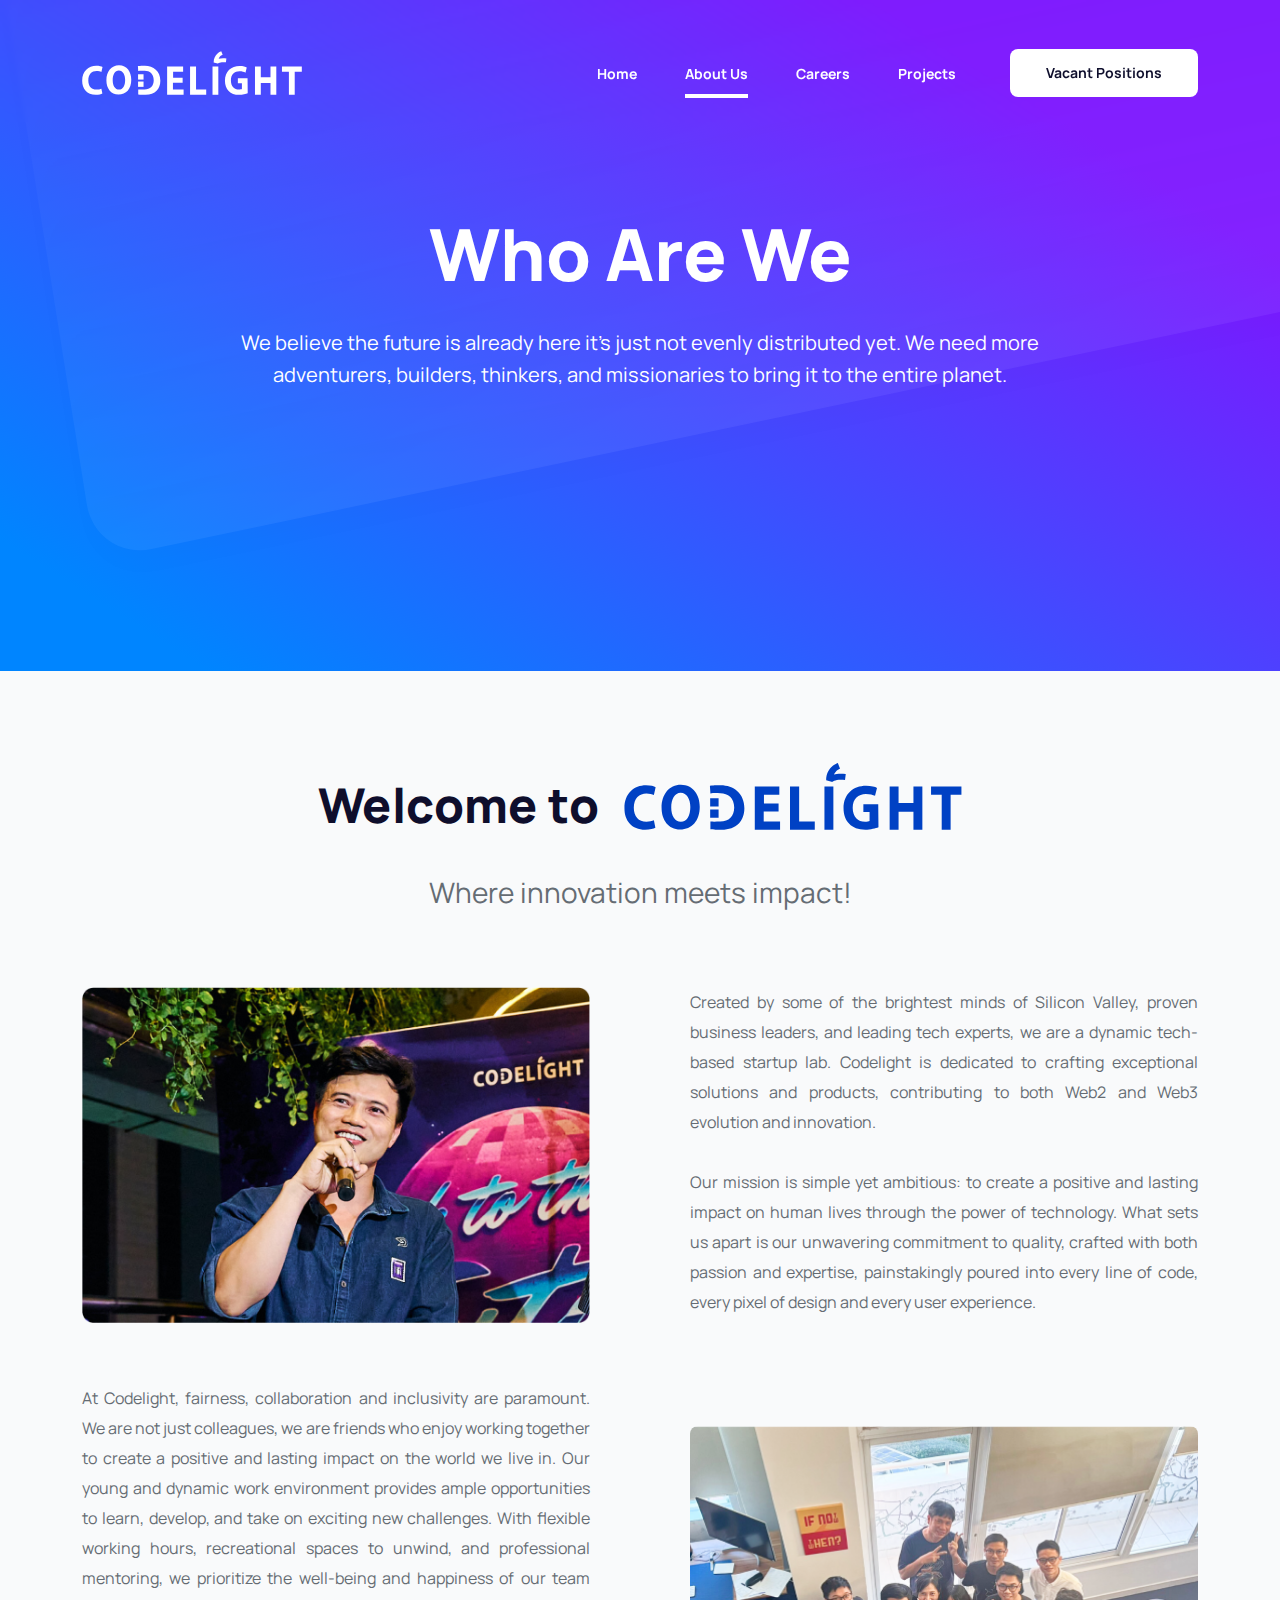
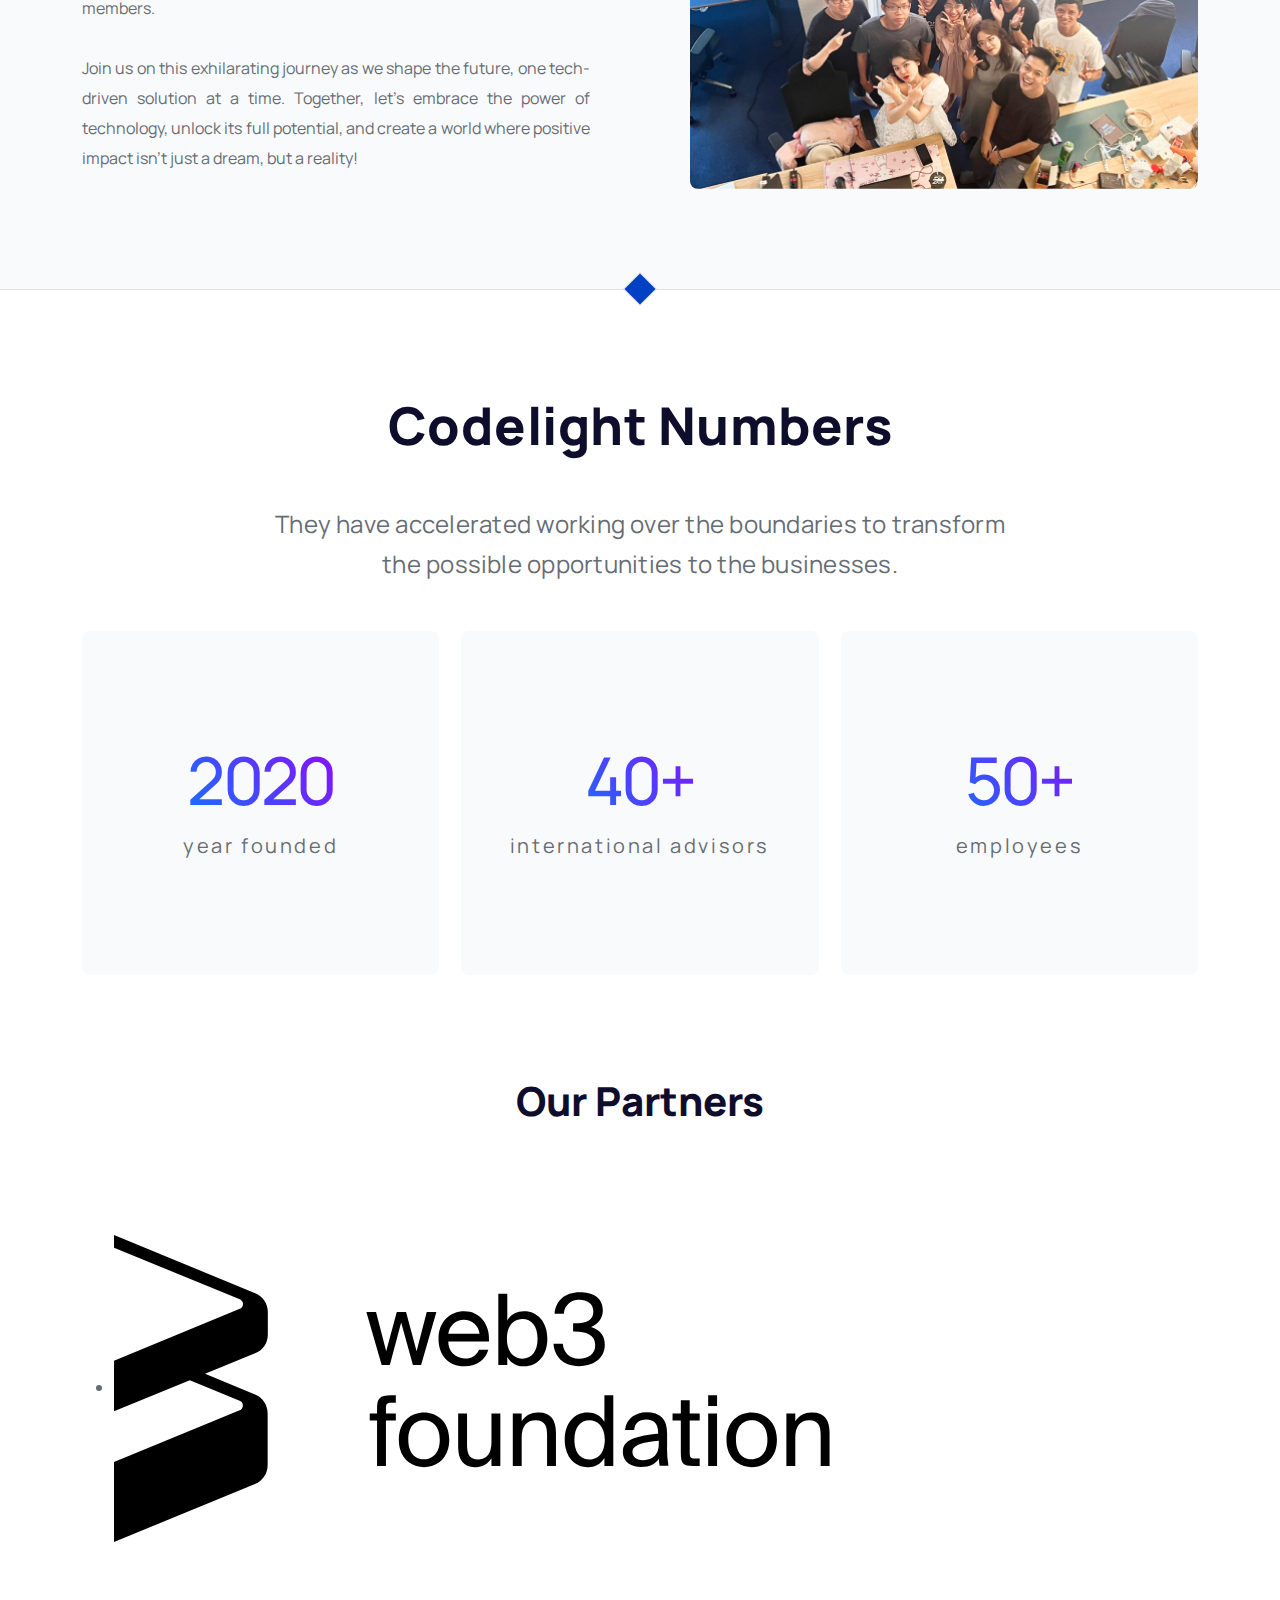
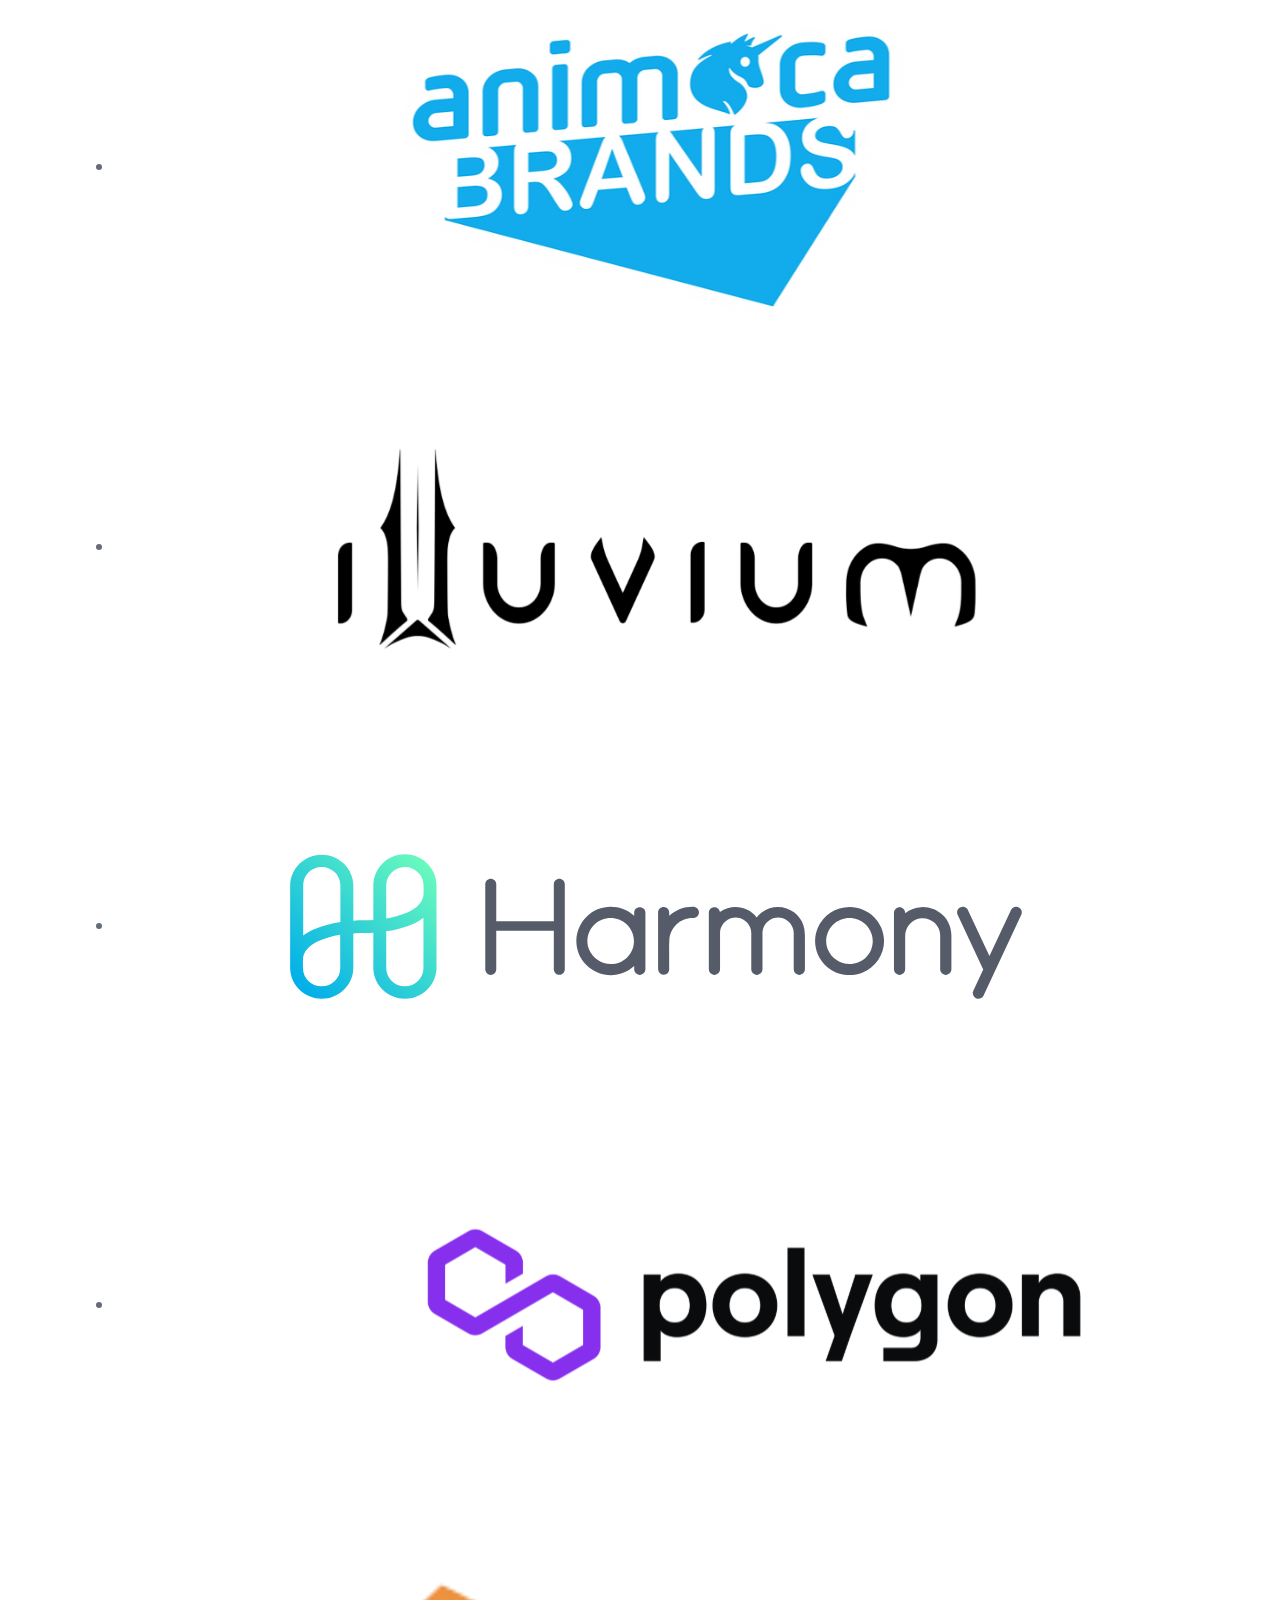
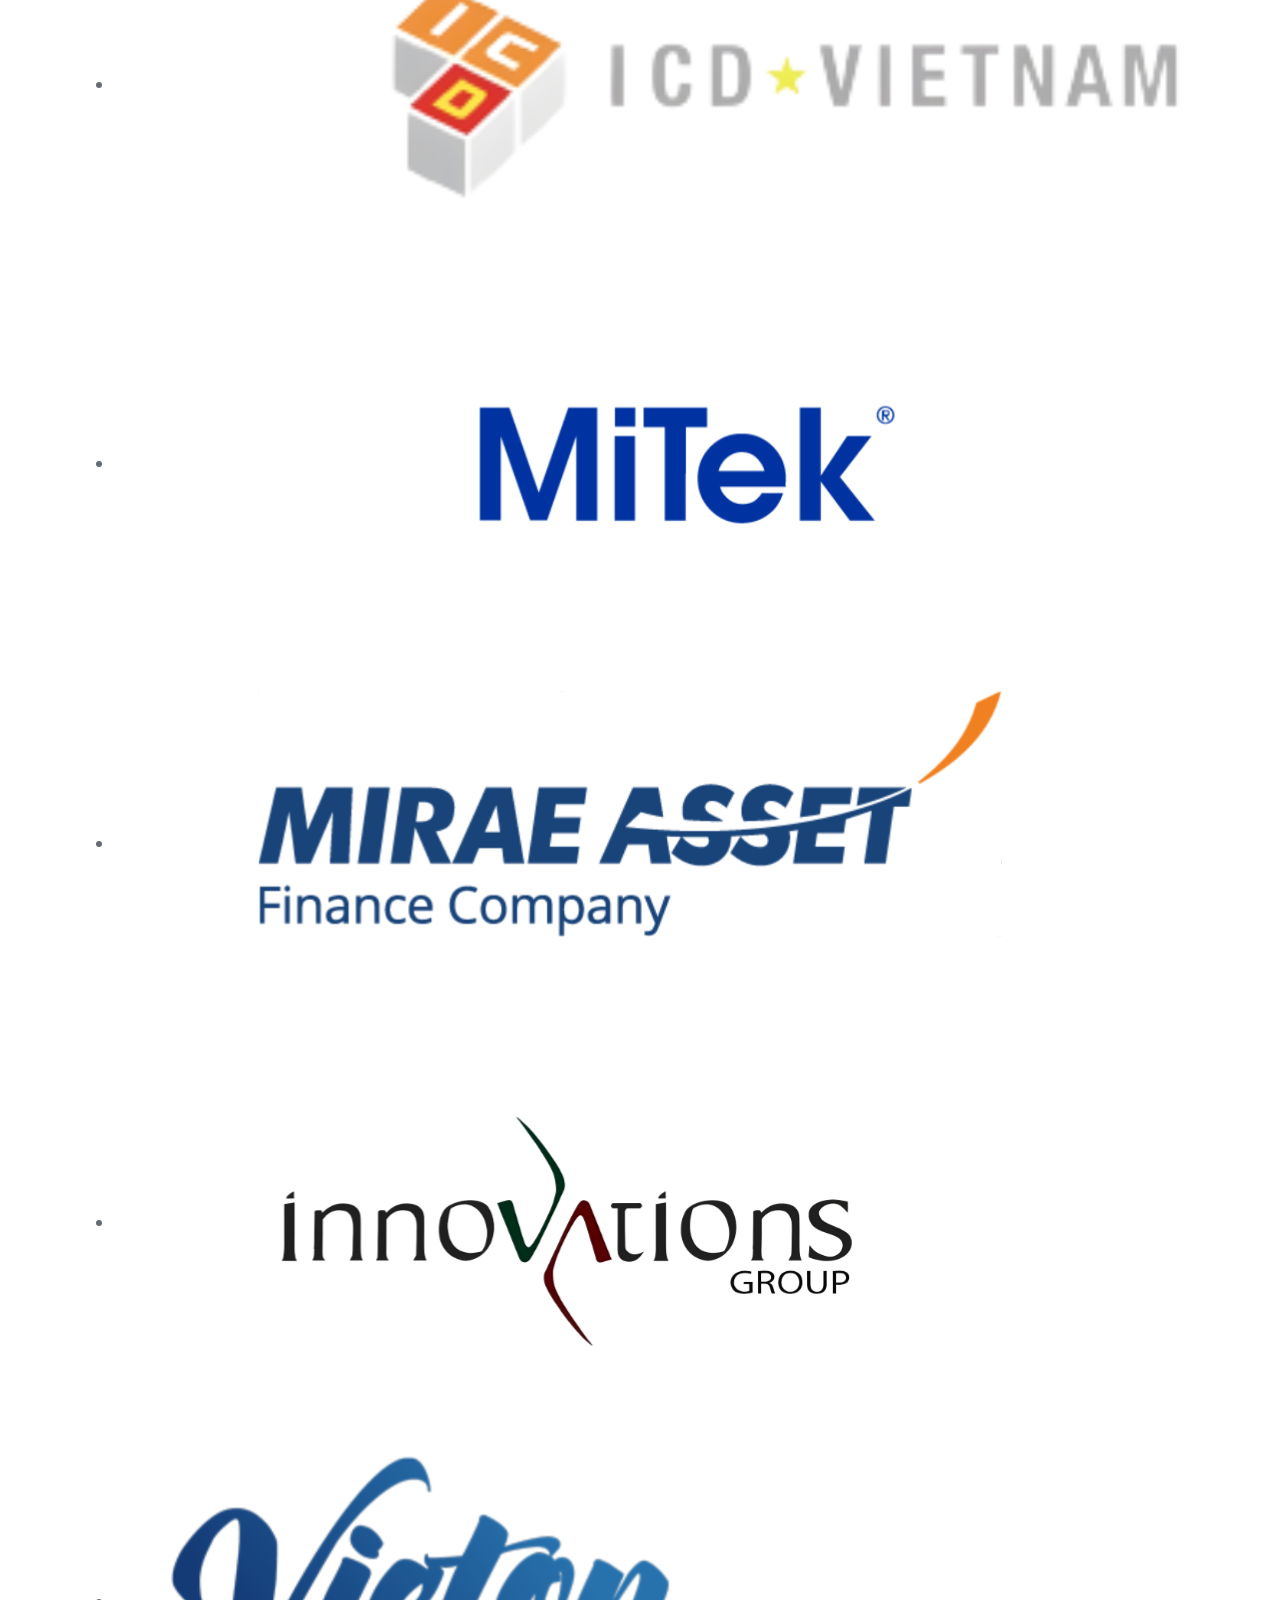
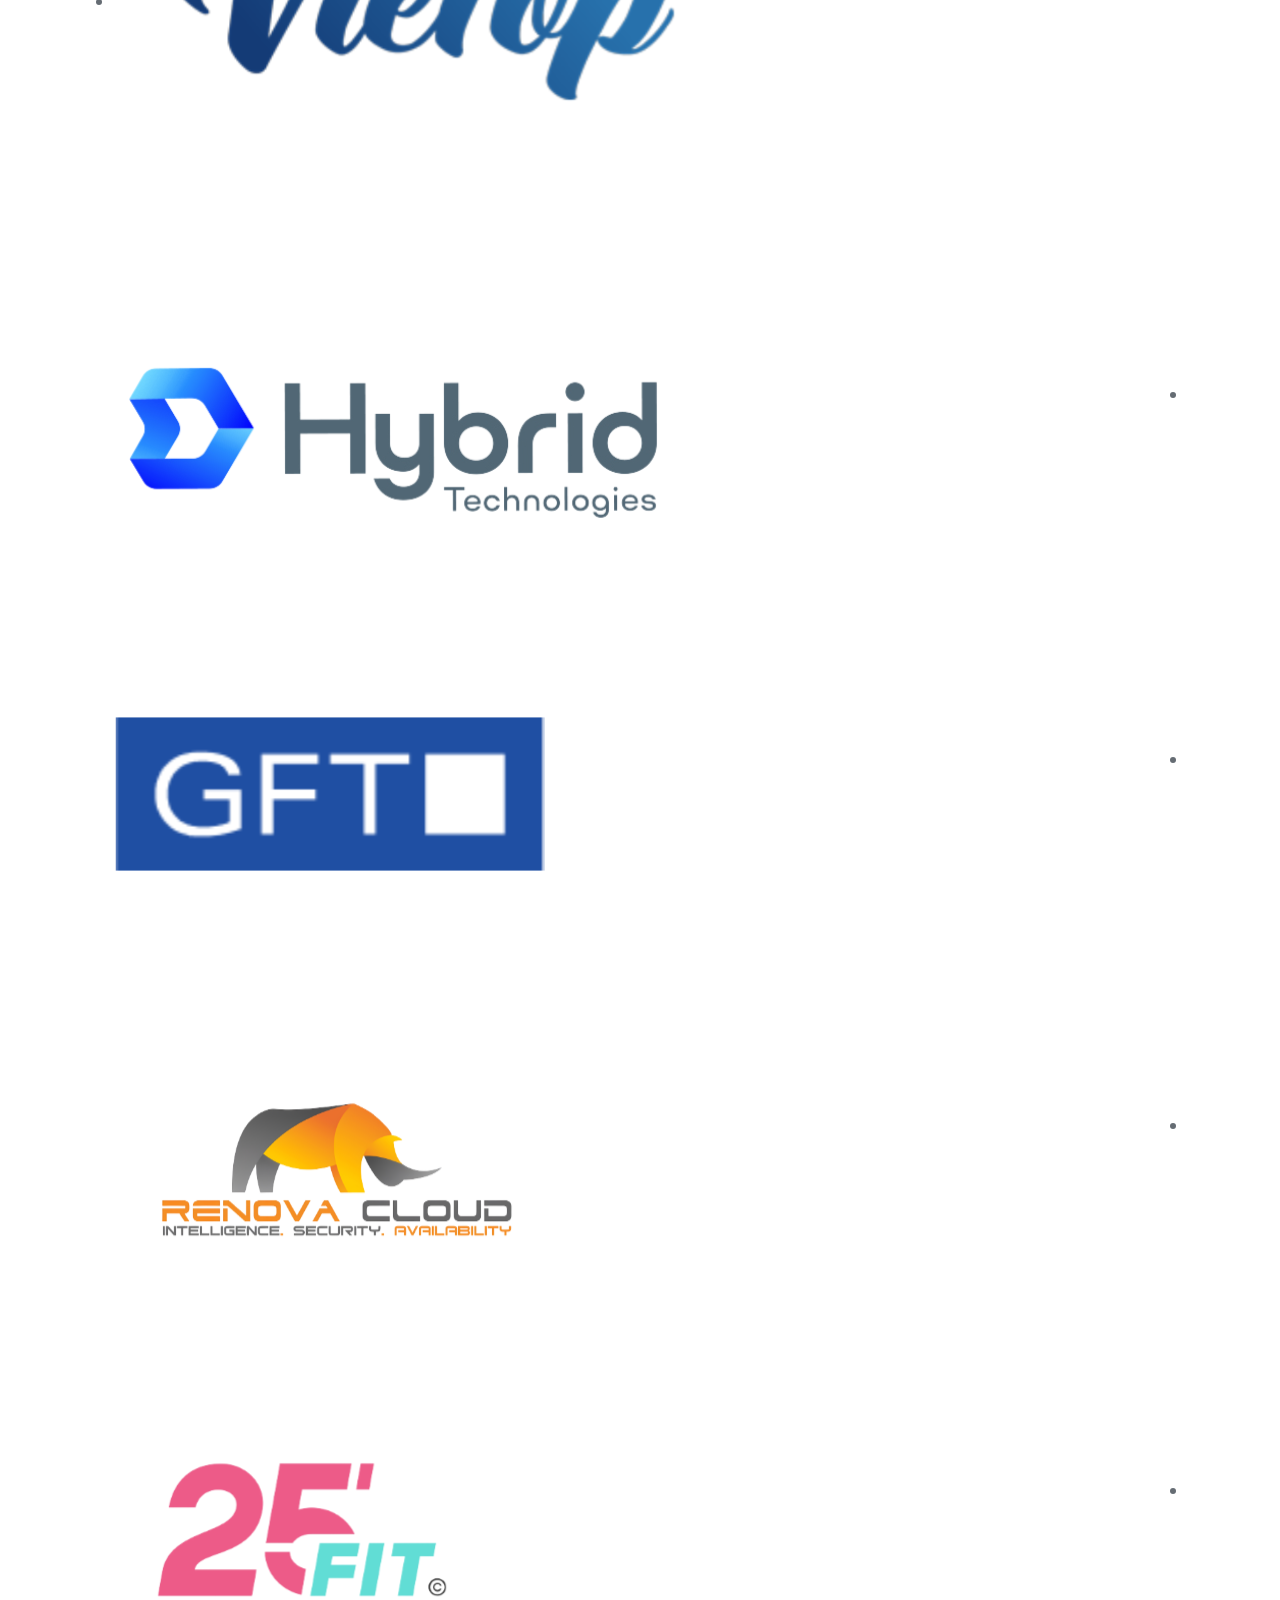
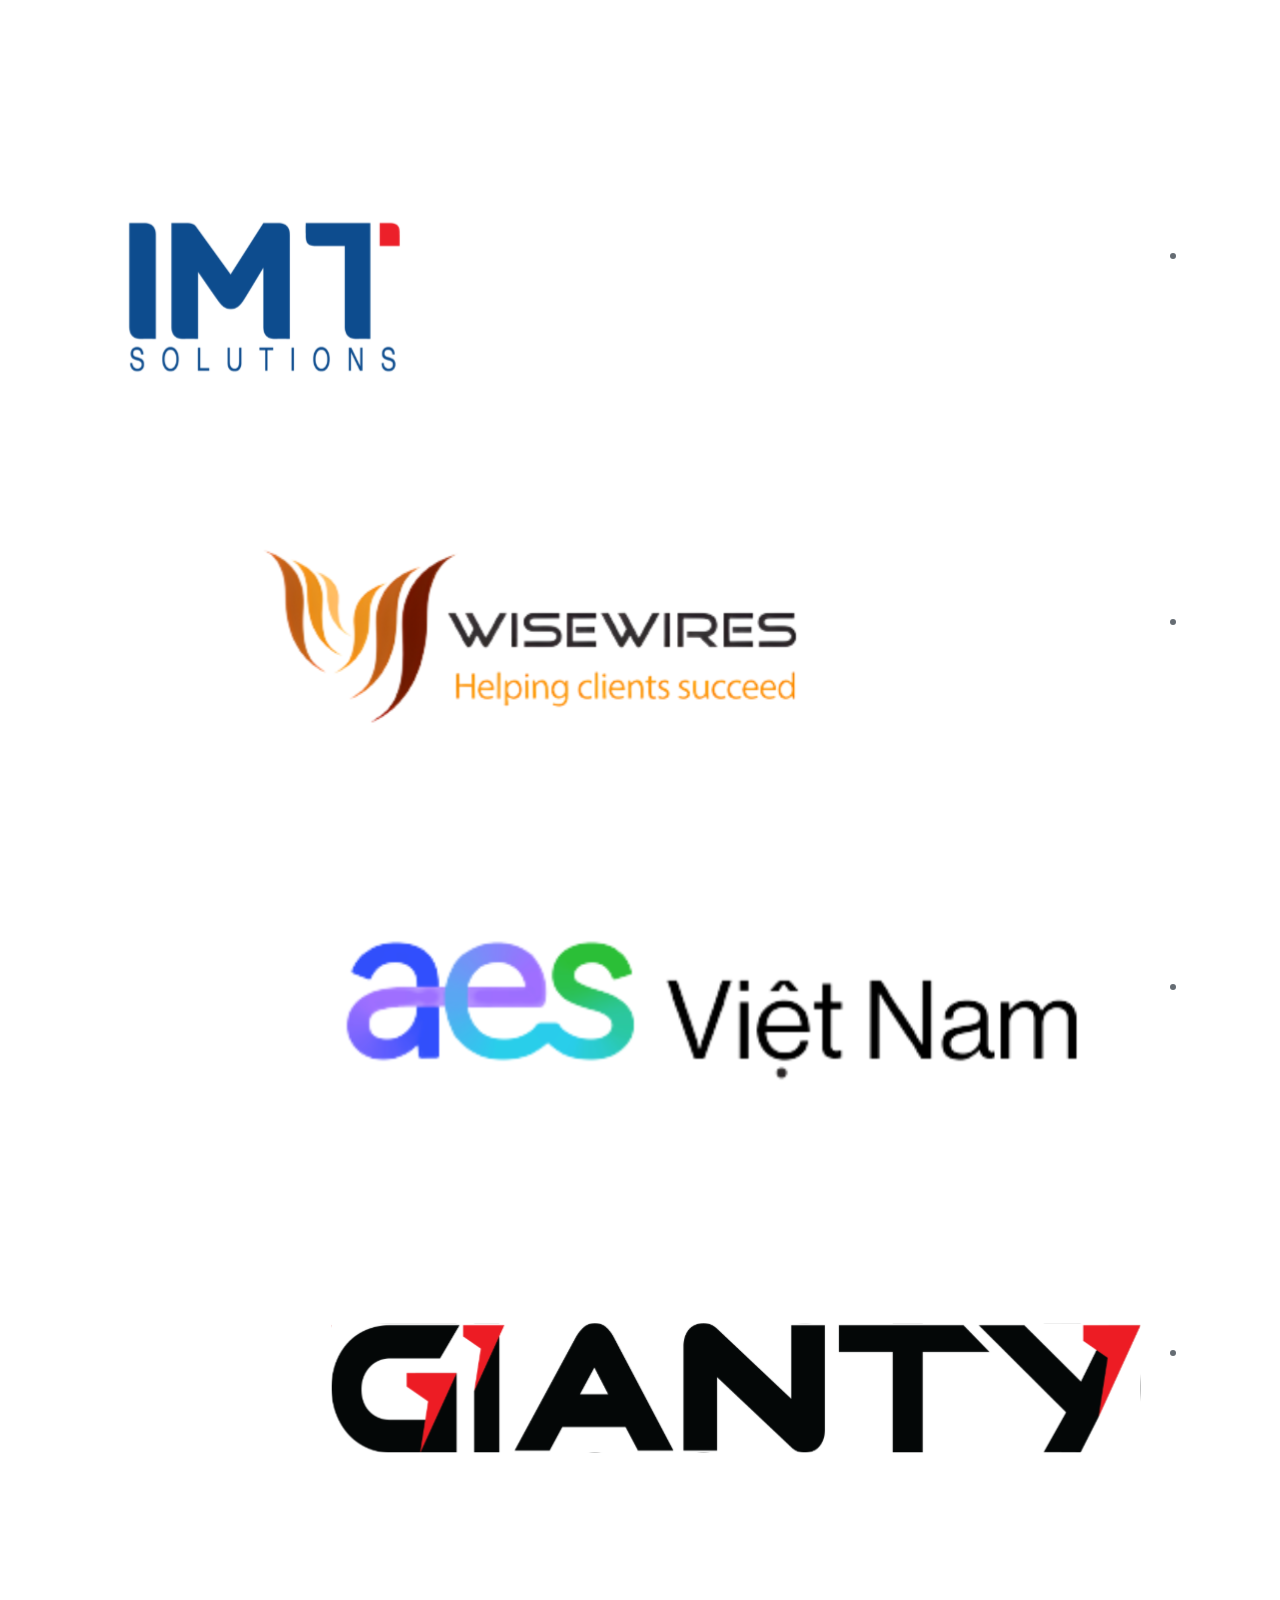
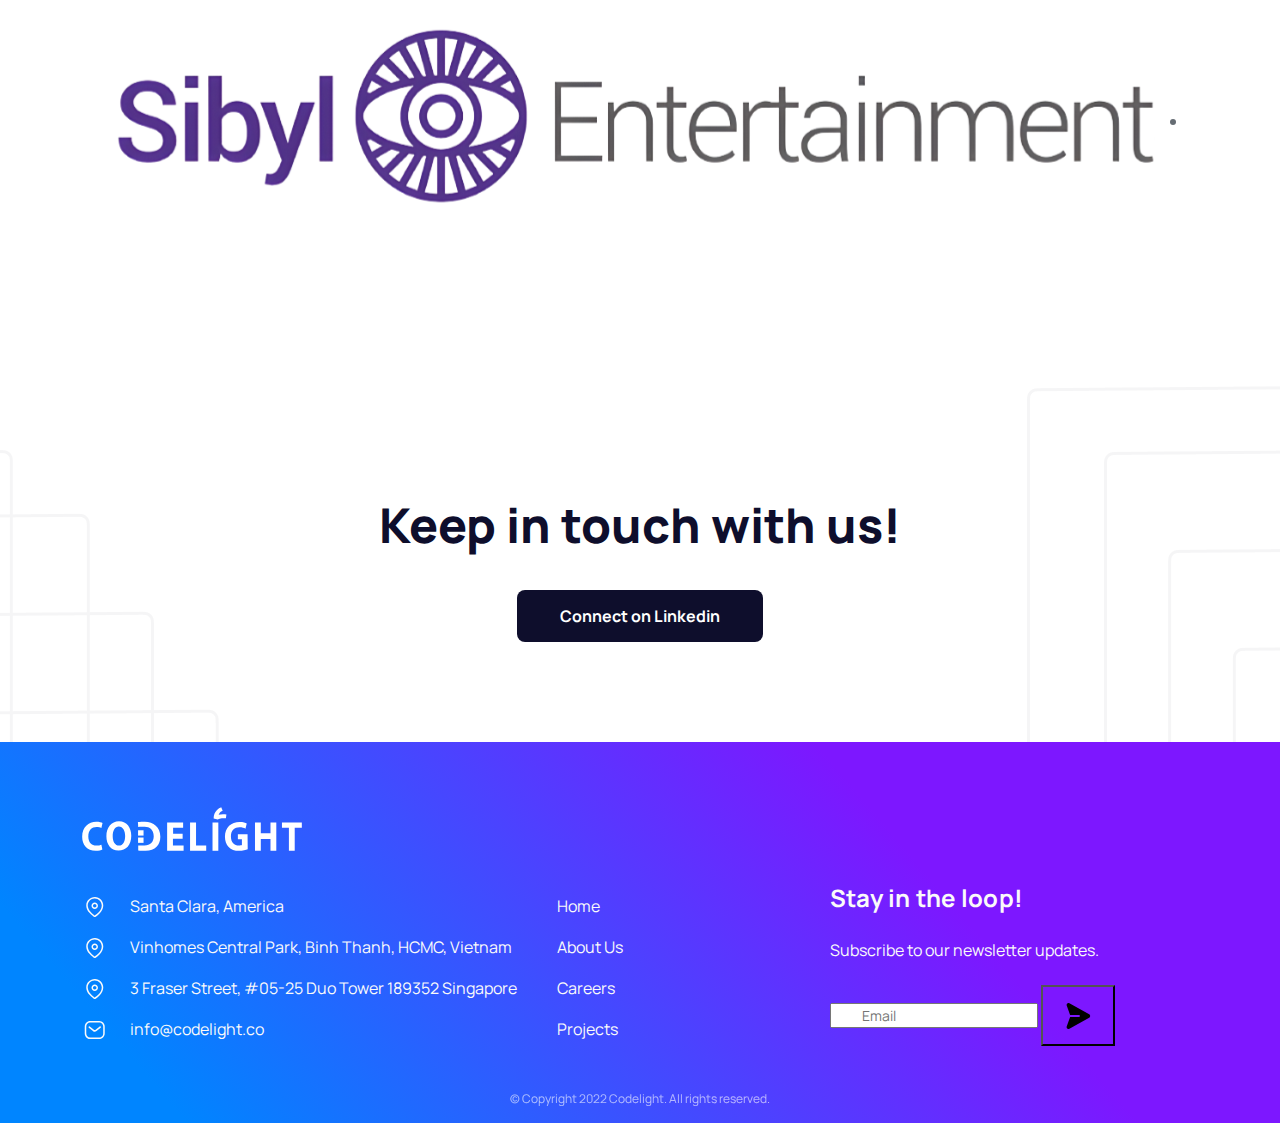
==== commit dc26393e: "Update feedback UI v1.4" ====
--- a/about.html
+++ b/about.html
@@ -229,7 +229,7 @@
                         </div>
                     </div>
                 </section> -->
-            <section class="cl-partners line">
+            <section class="cl-partners">
                 <div class="container">
                     <div class="cl-title-mini">Our Partners</div>
                     <div class="slider-partners">
@@ -400,7 +400,7 @@
 
     <footer id="footer" class="cl-footer">
         <div class="container">
-            <div class="row">
+            <div class="row align-items-end">
                 <div class="col-xl-5 mb-4 mb-xl-0">
                     <div class="cl-footer-logo">
                         <img src="assets/images/logo-white.svg" class="img-fluid" alt="" />
--- a/assets/css/style.css
+++ b/assets/css/style.css
@@ -723,7 +723,7 @@
 .cl-homepage .cl-about .group {
   display: flex;
   justify-content: center;
-  padding: 10px 24px;
+  padding: 15px 24px;
   background: #fff;
   box-shadow: 0px 2px 9px 4px rgba(145, 145, 145, 0.25);
   left: 50%;
@@ -755,6 +755,7 @@
   margin-bottom: 0;
   border-left: 3px solid #0e0e2c;
   padding-left: 20px;
+  line-height: 135%;
 }
 .cl-homepage .cl-about p {
   margin-bottom: 40px;
@@ -1376,7 +1377,6 @@
   }
   .cl-homepage .cl-about .group .item dl dd {
     font-size: 38px;
-    line-height: 40px;
   }
 }
 @media (max-width: 1199px) {
@@ -1385,7 +1385,6 @@
   }
   .cl-homepage .cl-about .group .item dl dd {
     font-size: 30px;
-    line-height: 30px;
   }
   .cl-homepage .cl-core-values .container {
     background-size: 120%;
@@ -1800,7 +1799,6 @@
   }
   .cl-homepage .cl-about .group .item dl dd {
     font-size: 18px;
-    line-height: 20px;
   }
   .cl-homepage .cl-core-values .container {
     background-size: 130%;
@@ -2356,11 +2354,22 @@
     margin-bottom: 40px;
   }
 }
-.cl-projects {
-  padding-bottom: 20px;
+.cl-projects::before {
+  content: "";
+  position: absolute;
+  top: 100%;
+  left: 0;
+  width: 100%;
+  height: 100%;
   background-image: url(../images/projects/projects-bg.svg);
   background-position: right center;
   background-repeat: no-repeat;
+  opacity: 0.35;
+  z-index: -1;
+}
+
+.cl-projects {
+  padding-bottom: 20px;
 }
 .cl-projects .cl-projects-banner {
   padding-top: 196px;
@@ -2390,6 +2399,7 @@
 }
 .cl-projects .cl-projects-list .cl-project-item-wrap .cl-project-thumb img {
   transition: all 0.5s ease-in-out;
+  z-index: 1;
 }
 .cl-projects .cl-projects-list .cl-project-item-wrap .cl-project-thumb:hover img {
   transform: scale(1.1);
@@ -3367,11 +3377,10 @@
 }
 .cl-wip-program-page .cl-staffs .cl-staffs-slider .cl-staffs-box {
   display: flex;
-  align-items: center;
+  align-items: end;
 }
 .cl-wip-program-page .cl-staffs .cl-staffs-slider .cl-staffs-box img {
   z-index: 1;
-  width: 50%;
   height: 100%;
   -o-object-fit: contain;
      object-fit: contain;
@@ -3380,23 +3389,17 @@
 }
 .cl-wip-program-page .cl-staffs .cl-staffs-slider .cl-staffs-box .cl-staffs-content {
   display: flex;
-  flex-direction: column;
-  justify-content: center;
-  align-items: center;
-  gap: 100px;
+  align-items: start;
   background-color: #f9fafb;
-  align-self: center;
   border-radius: 12px;
-  padding: 35px 40px;
+  padding: 41px 74px;
+  gap: 28px;
   cursor: pointer;
 }
 .cl-wip-program-page .cl-staffs .cl-staffs-slider .cl-staffs-box .cl-staffs-content .cl-staffs-content-quote {
   display: flex;
-  gap: 30px;
-}
-.cl-wip-program-page .cl-staffs .cl-staffs-slider .cl-staffs-box .cl-staffs-content .cl-staffs-content-quote img {
-  width: 50px;
-  height: 50px;
+  flex-direction: column;
+  gap: 20px;
 }
 .cl-wip-program-page .cl-staffs .cl-staffs-slider .cl-staffs-box .cl-staffs-content .cl-staffs-content-quote p {
   margin-bottom: 0;
@@ -3410,12 +3413,6 @@
   display: flex;
   align-items: center;
   gap: 30px;
-}
-.cl-wip-program-page .cl-staffs .cl-staffs-slider .cl-staffs-box .cl-staffs-content .cl-staffs-info img {
-  width: 50%;
-  height: 50%;
-  -o-object-fit: cover;
-     object-fit: cover;
 }
 .cl-wip-program-page .cl-staffs .cl-staffs-slider .cl-staffs-box .cl-staffs-content .cl-staffs-info dl {
   margin-bottom: 0;
@@ -4113,9 +4110,6 @@
   .cl-wip-program-page .cl-staffs .cl-staffs-slider .cl-staffs-box {
     gap: 0;
   }
-  .cl-wip-program-page .cl-staffs .cl-staffs-slider .cl-staffs-box .cl-staffs-content {
-    gap: 40px;
-  }
   .cl-wip-program-page .cl-staffs .cl-staffs-slider .cl-staffs-box .cl-staffs-content .cl-staffs-content-quote {
     gap: 20px;
   }
@@ -4179,7 +4173,7 @@
     width: 48vw !important;
   }
 }
-@media (max-width: 768px) {
+@media (max-width: 769px) {
   .cl-wip-program-page .cl-banner {
     padding: 120px 0 60px 0;
   }
@@ -4201,11 +4195,17 @@
   }
   .cl-wip-program-page .cl-staffs .cl-staffs-slider .cl-staffs-box {
     flex-direction: column;
+    align-items: center;
+    padding-top: 40px;
   }
   .cl-wip-program-page .cl-staffs .cl-staffs-slider .cl-staffs-box img {
     height: 50%;
   }
-  .cl-wip-program-page .cl-staffs .cl-staffs-slider .cl-staffs-box .cl-staffs-content .cl-staffs-content-quote img {
+  .cl-wip-program-page .cl-staffs .cl-staffs-slider .cl-staffs-box .cl-staffs-content {
+    padding: 10px 40px;
+    gap: 15px;
+  }
+  .cl-wip-program-page .cl-staffs .cl-staffs-slider .cl-staffs-box .cl-staffs-content img {
     width: 30px;
     height: 30px;
   }
@@ -4216,7 +4216,7 @@
     height: 100% !important;
   }
   .cl-wip-program-page .cl-staffs .cl-staffs-slider .slick-track .slick-slide {
-    padding: 0 450px;
+    padding: 40px 450px;
   }
   .cl-wip-program-page .cl-staffs .cl-staffs-slider .slick-list {
     height: 360px !important;
@@ -4408,20 +4408,17 @@
   .cl-wip-program-page .cl-staffs .cl-staffs-slider .cl-staffs-box {
     gap: 20px;
   }
-  .cl-wip-program-page .cl-staffs .cl-staffs-slider .cl-staffs-box img {
-    height: 50%;
-  }
   .cl-wip-program-page .cl-staffs .cl-staffs-slider .cl-staffs-box .cl-staffs-content {
     max-width: 500px;
     padding: 10px 65px;
     gap: 10px;
   }
+  .cl-wip-program-page .cl-staffs .cl-staffs-slider .cl-staffs-box .cl-staffs-content img {
+    width: 20px;
+    height: 25px;
+  }
   .cl-wip-program-page .cl-staffs .cl-staffs-slider .cl-staffs-box .cl-staffs-content .cl-staffs-content-quote {
     gap: 10px;
-  }
-  .cl-wip-program-page .cl-staffs .cl-staffs-slider .cl-staffs-box .cl-staffs-content .cl-staffs-content-quote img {
-    width: 20px;
-    height: 25px;
   }
   .cl-wip-program-page .cl-staffs .cl-staffs-slider .cl-staffs-box .cl-staffs-content .cl-staffs-content-quote p {
     font-size: 12px;
@@ -4509,6 +4506,9 @@
 @media (max-width: 375px) {
   .cl-wip-program-page .cl-staffs .cl-staffs-slider .cl-title {
     font-size: 28px;
+  }
+  .cl-wip-program-page .cl-staffs .cl-staffs-slider .cl-staffs-box .cl-staffs-content {
+    padding: 10px 100px;
   }
   .cl-wip-program-page .cl-staffs .cl-staffs-slider .cl-staffs-box .cl-staffs-content .cl-staffs-content-quote p {
     font-size: 10px;
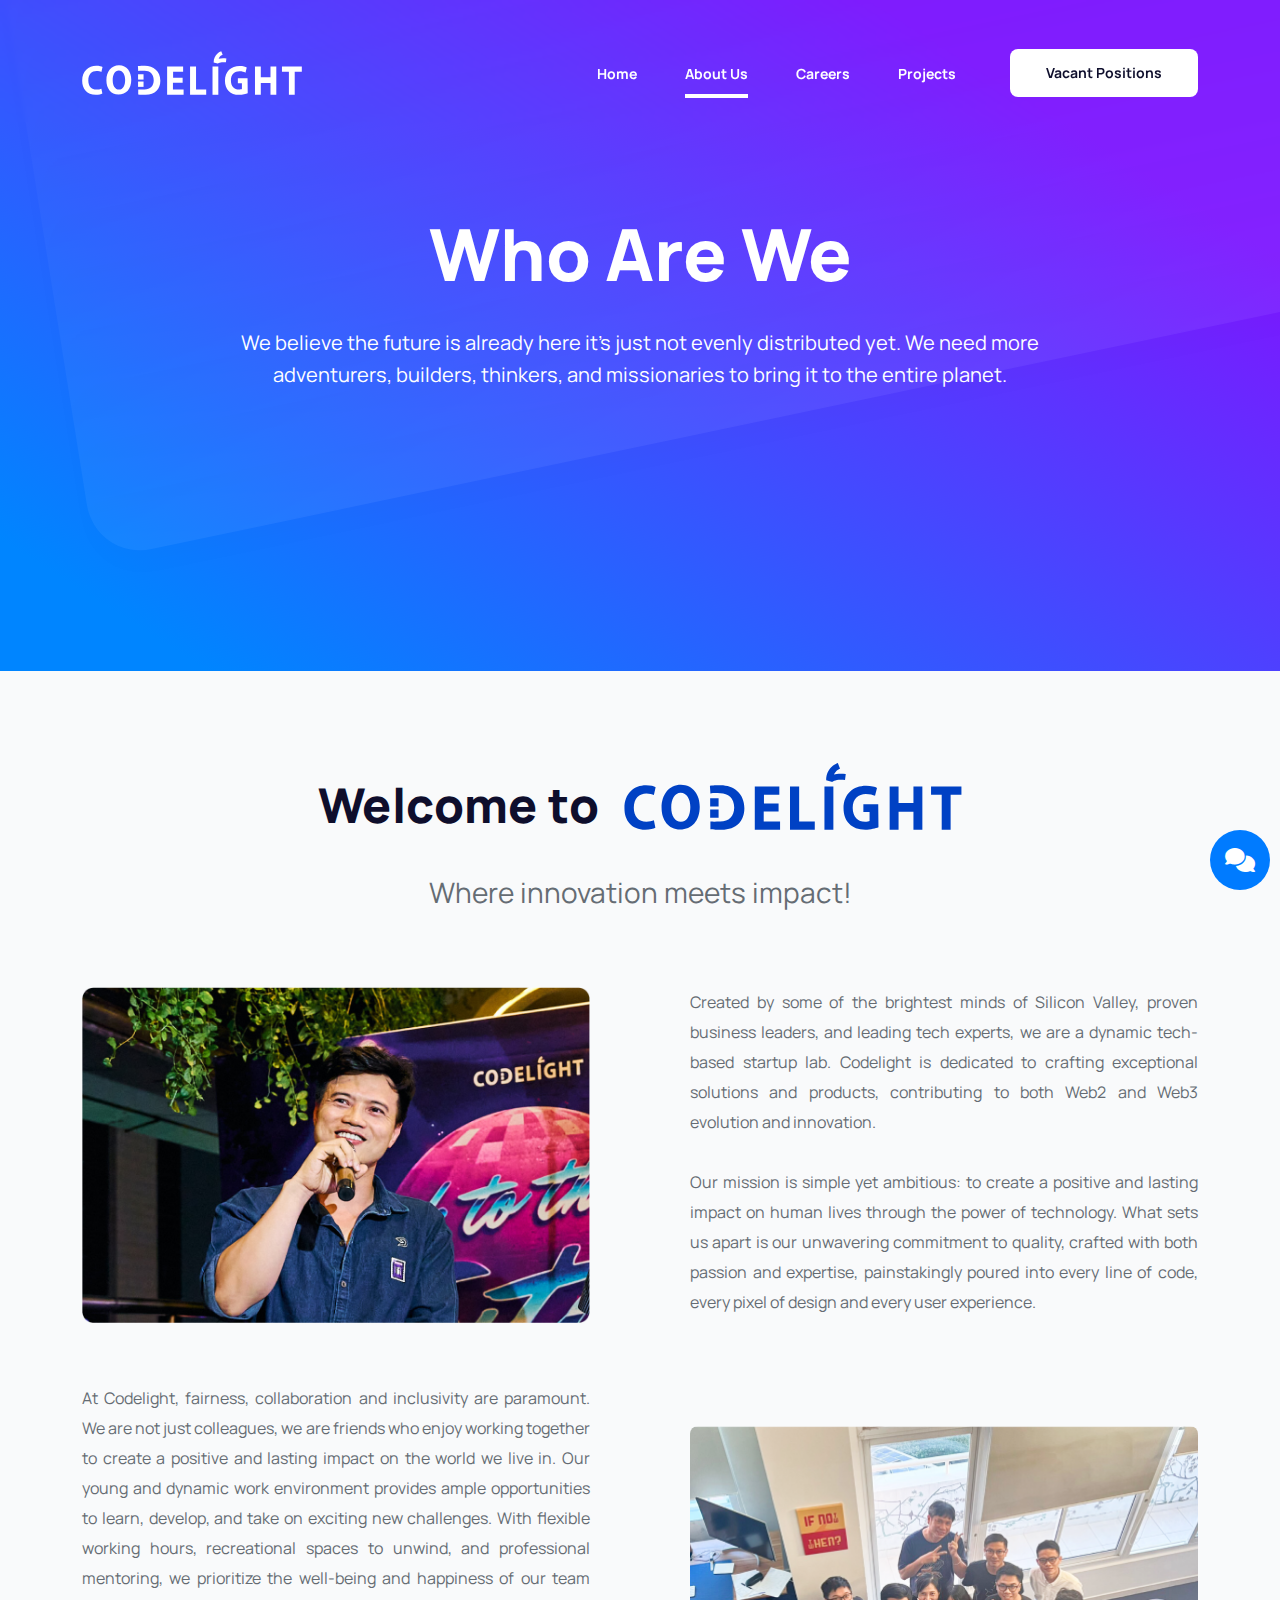
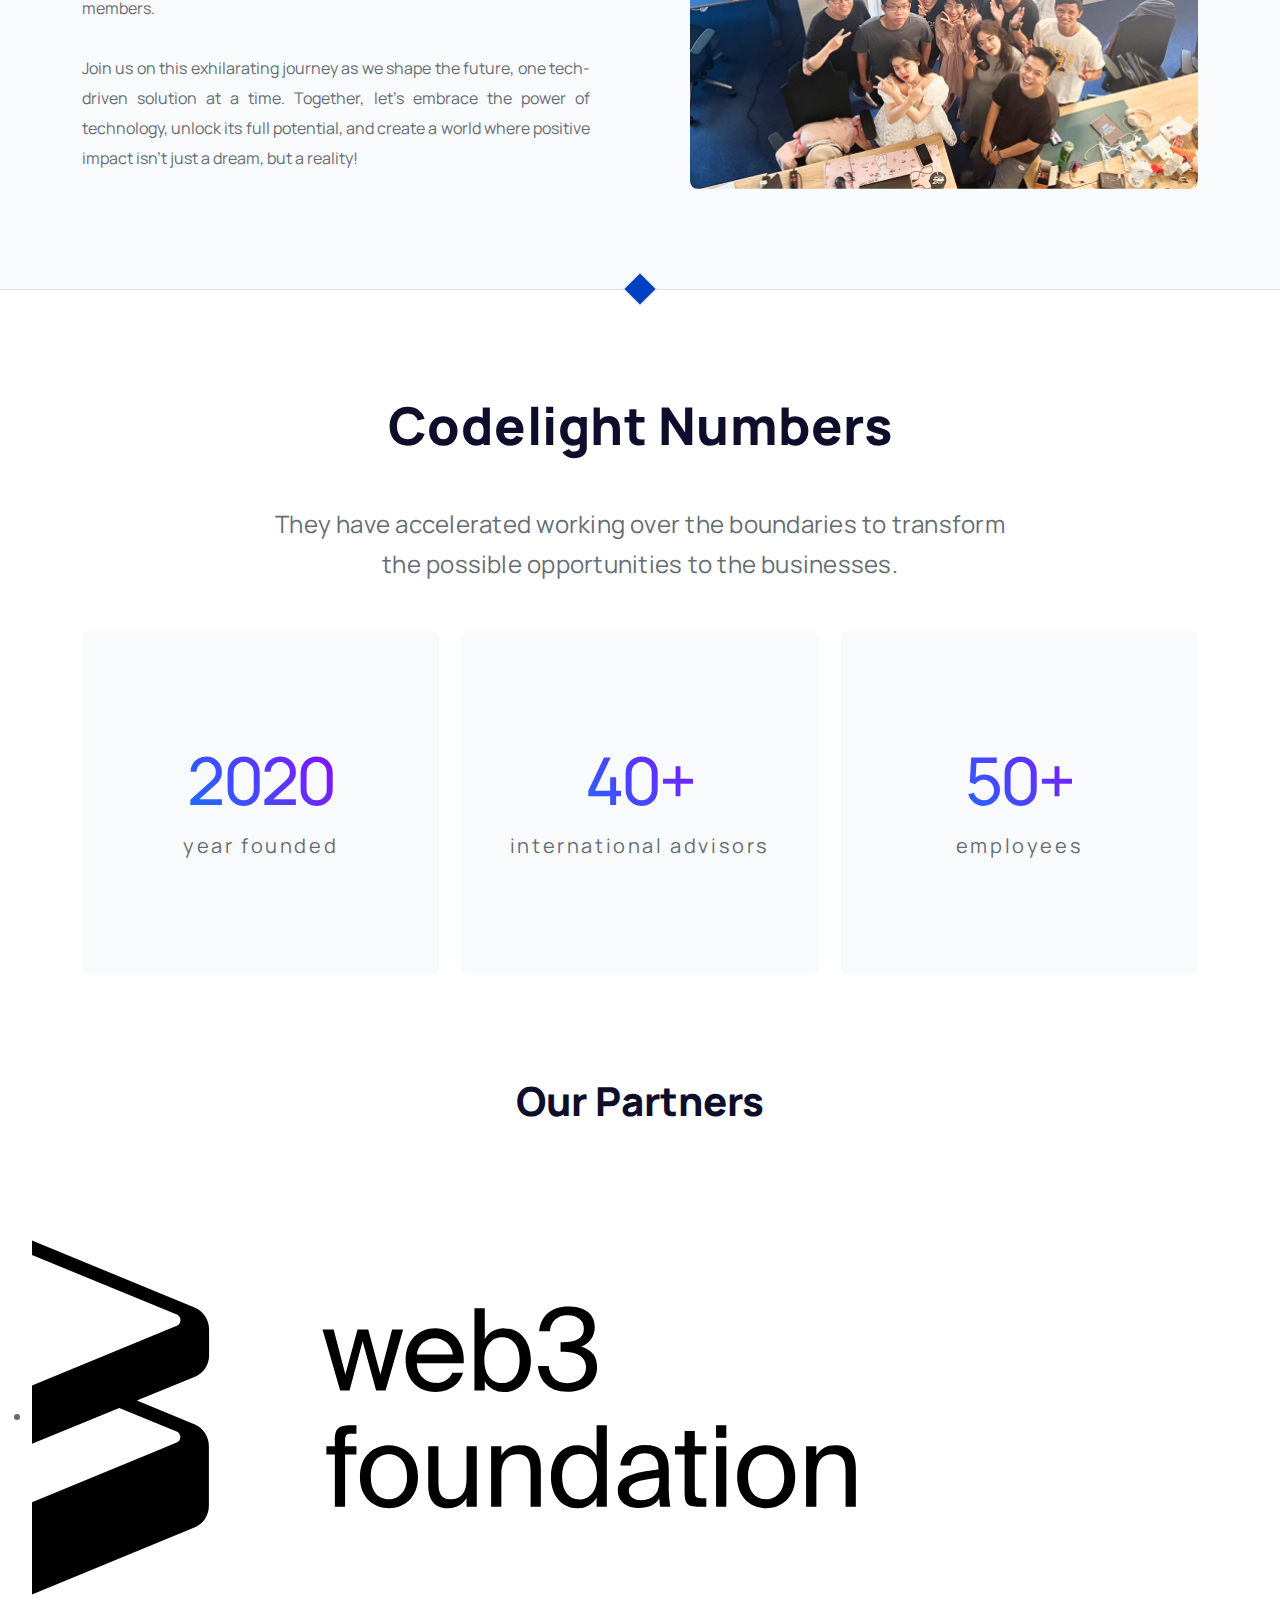
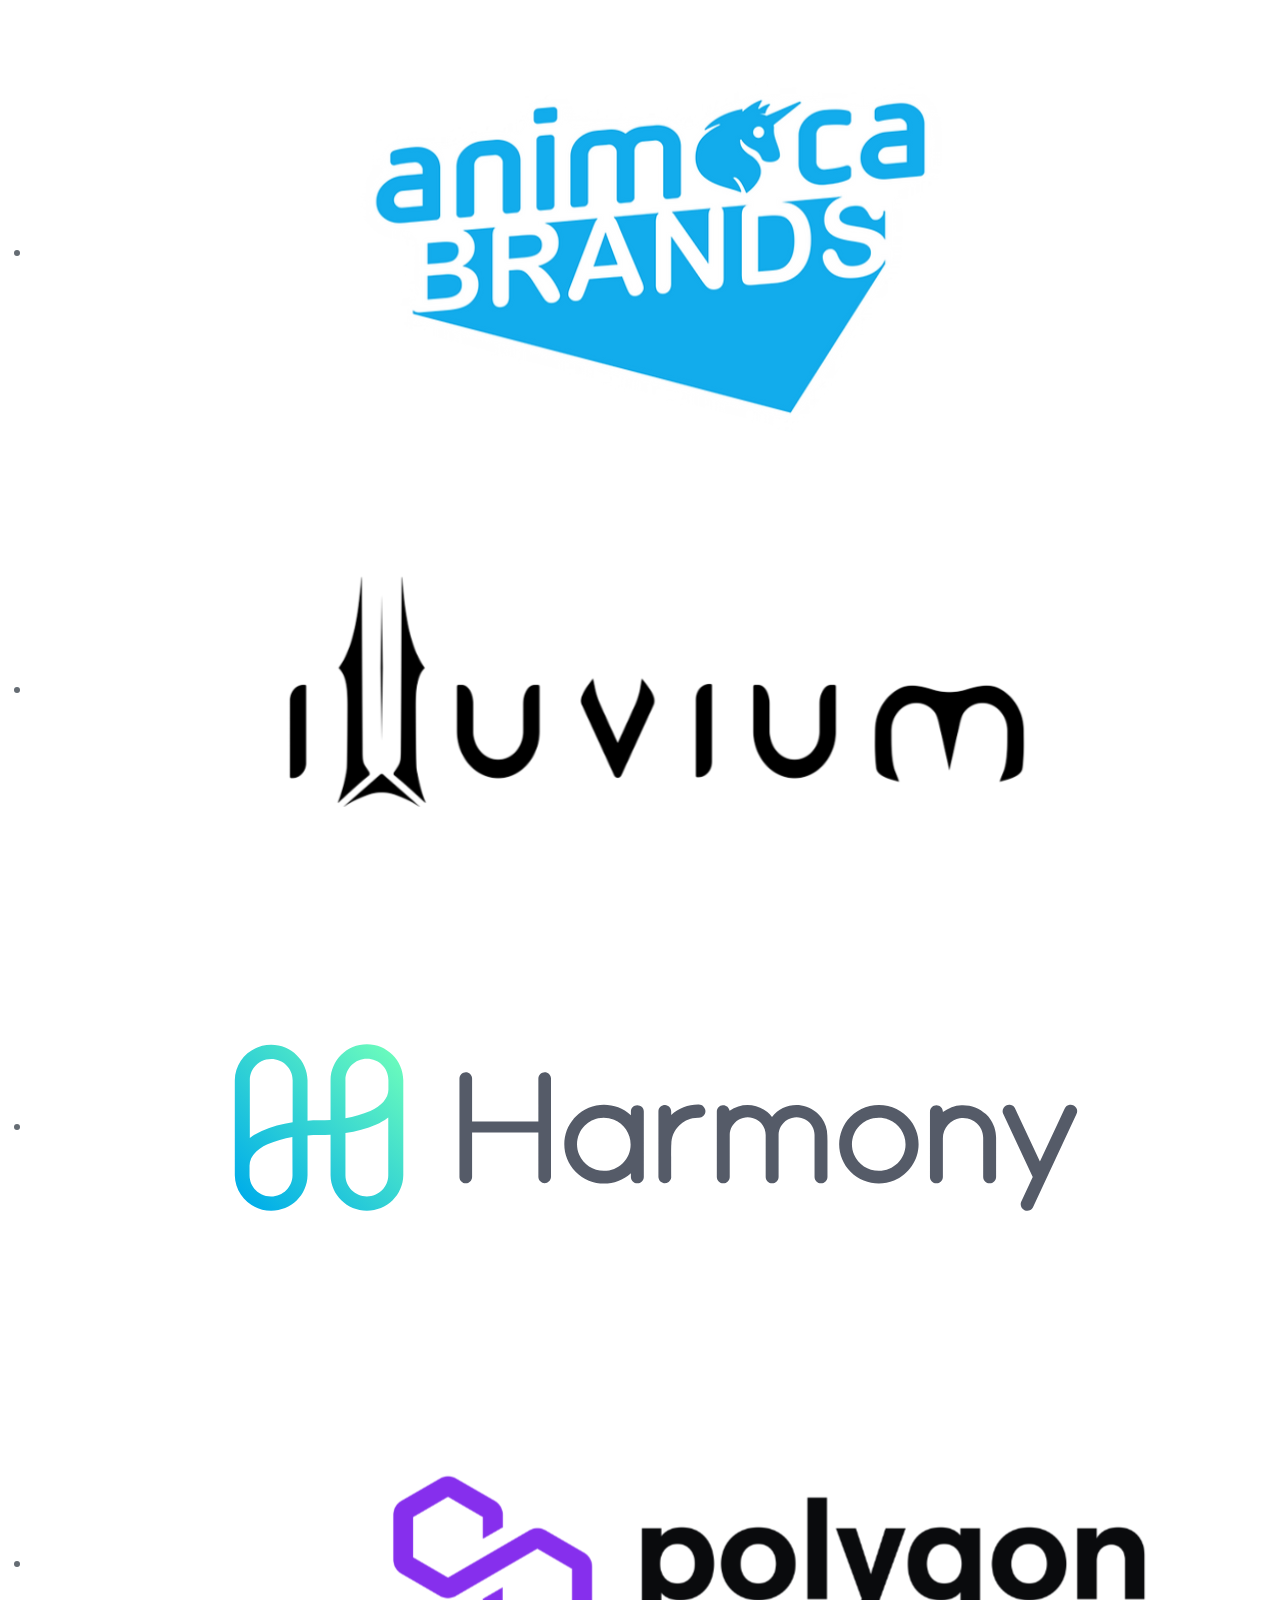
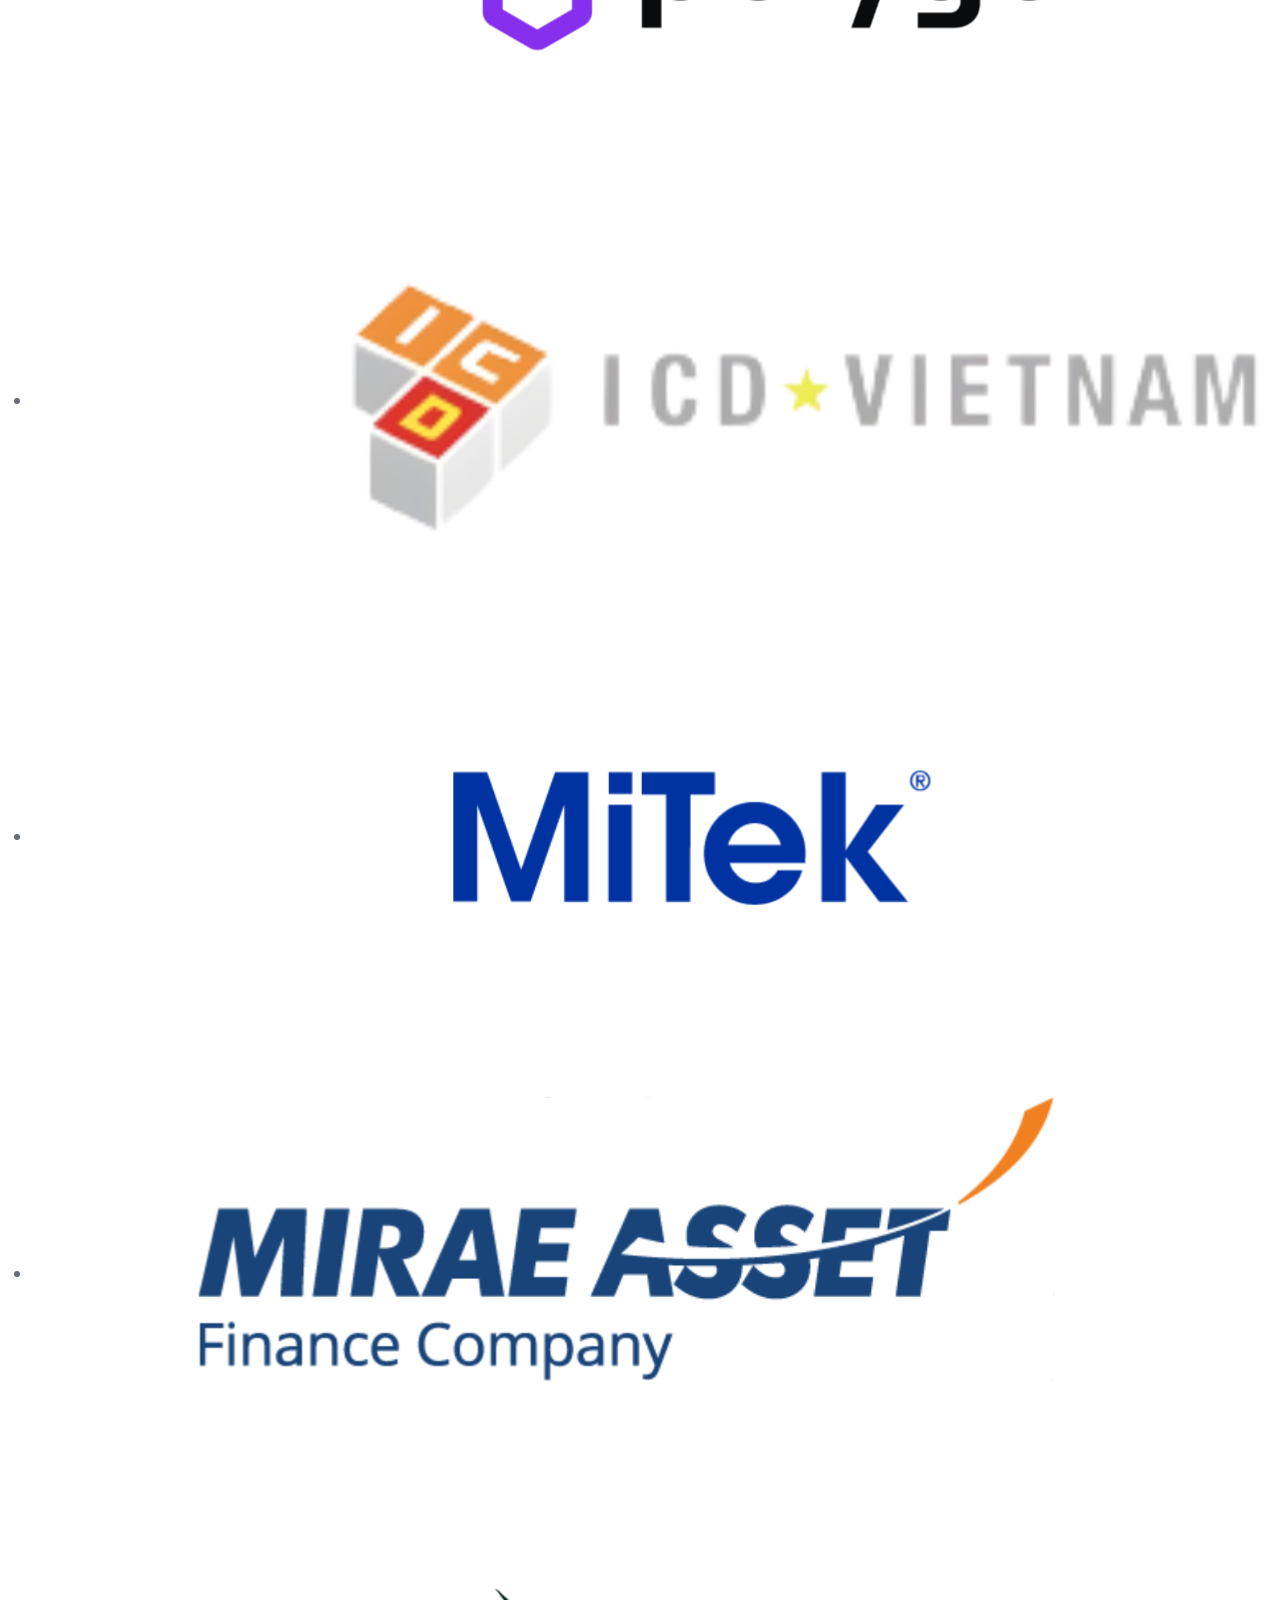
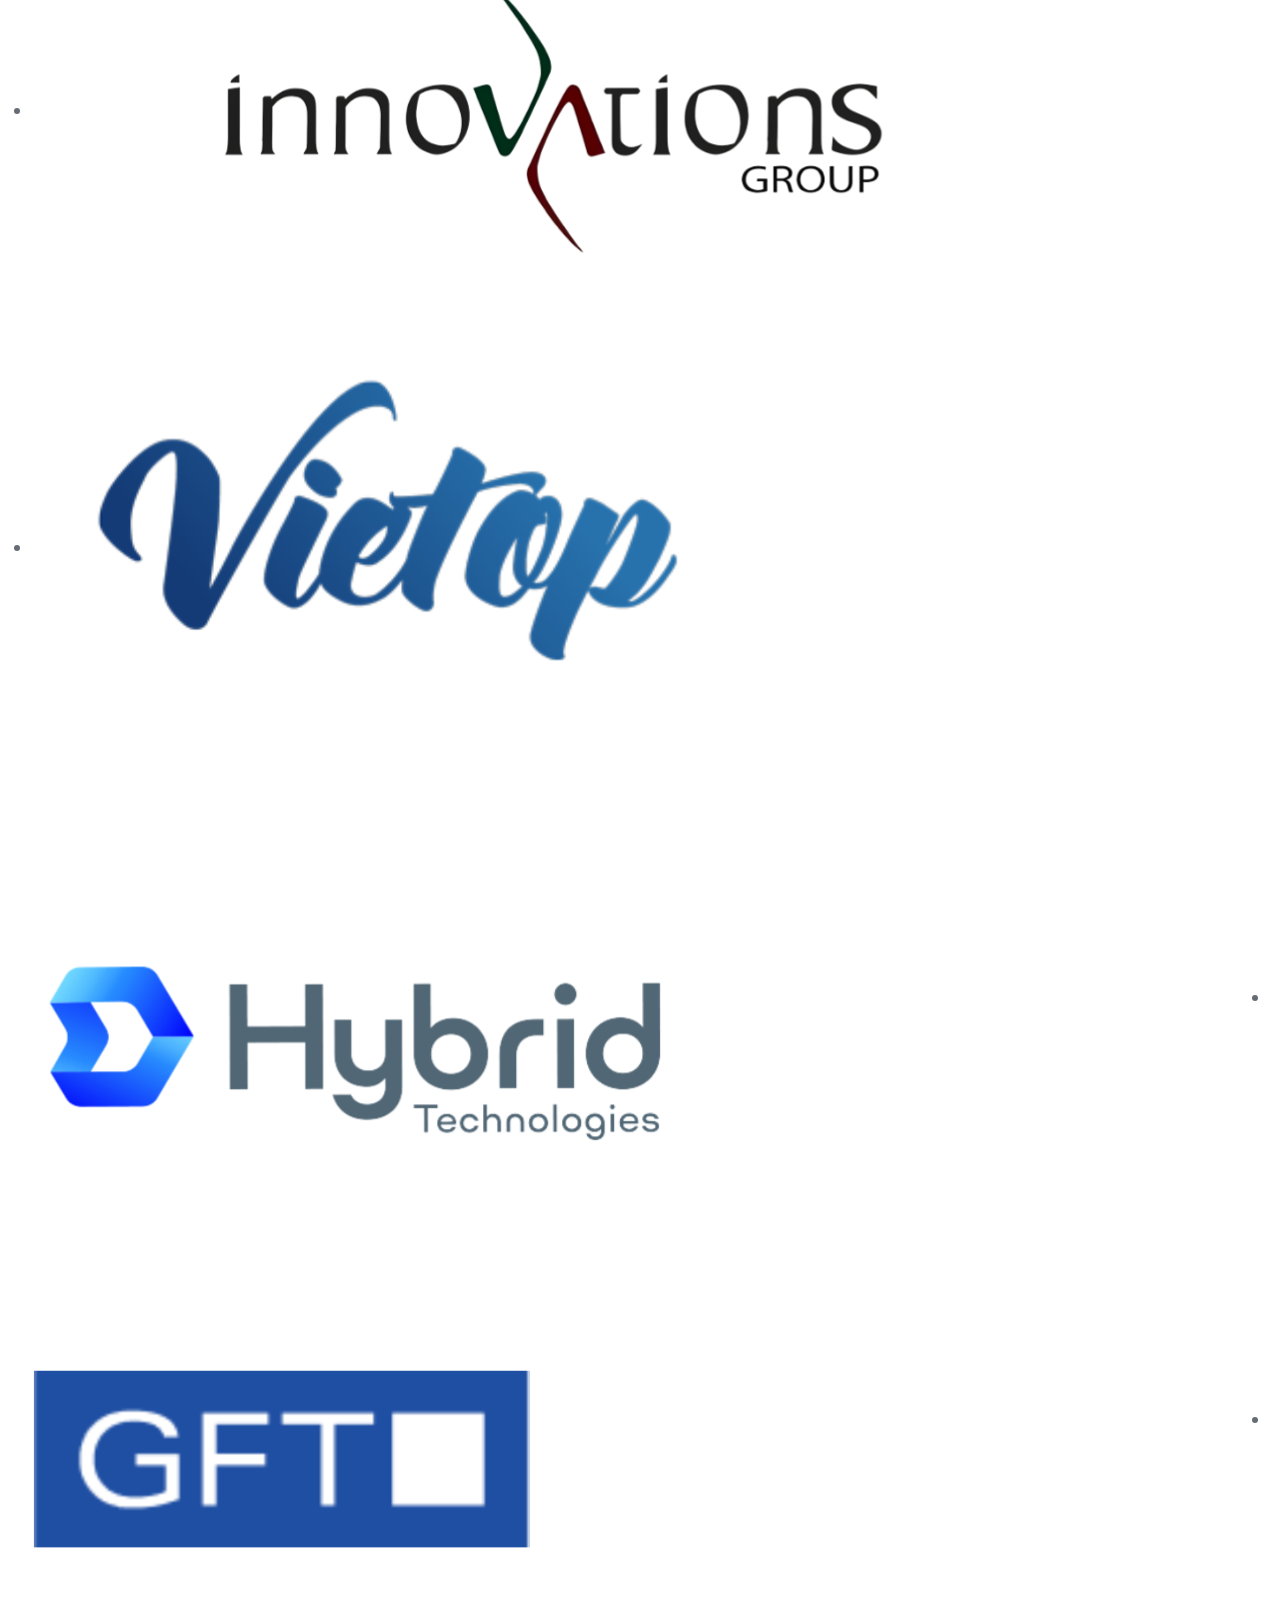
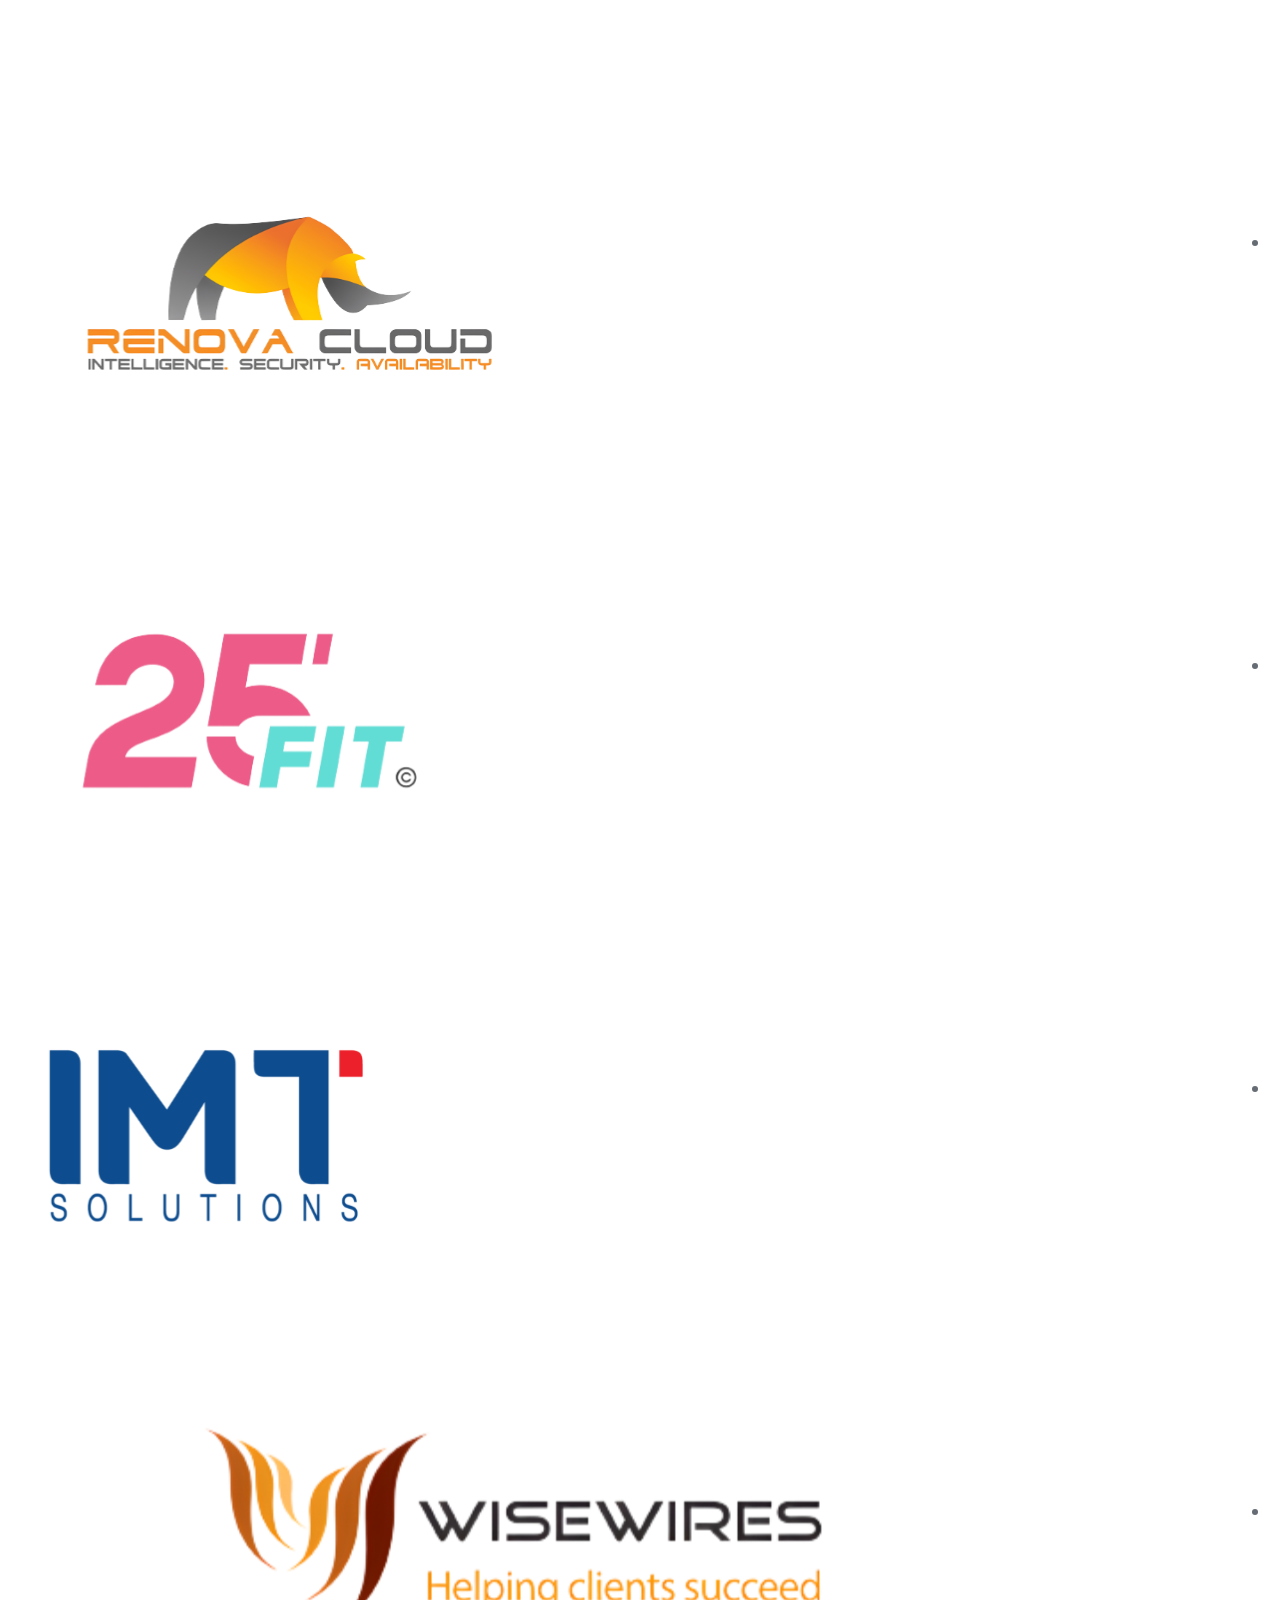
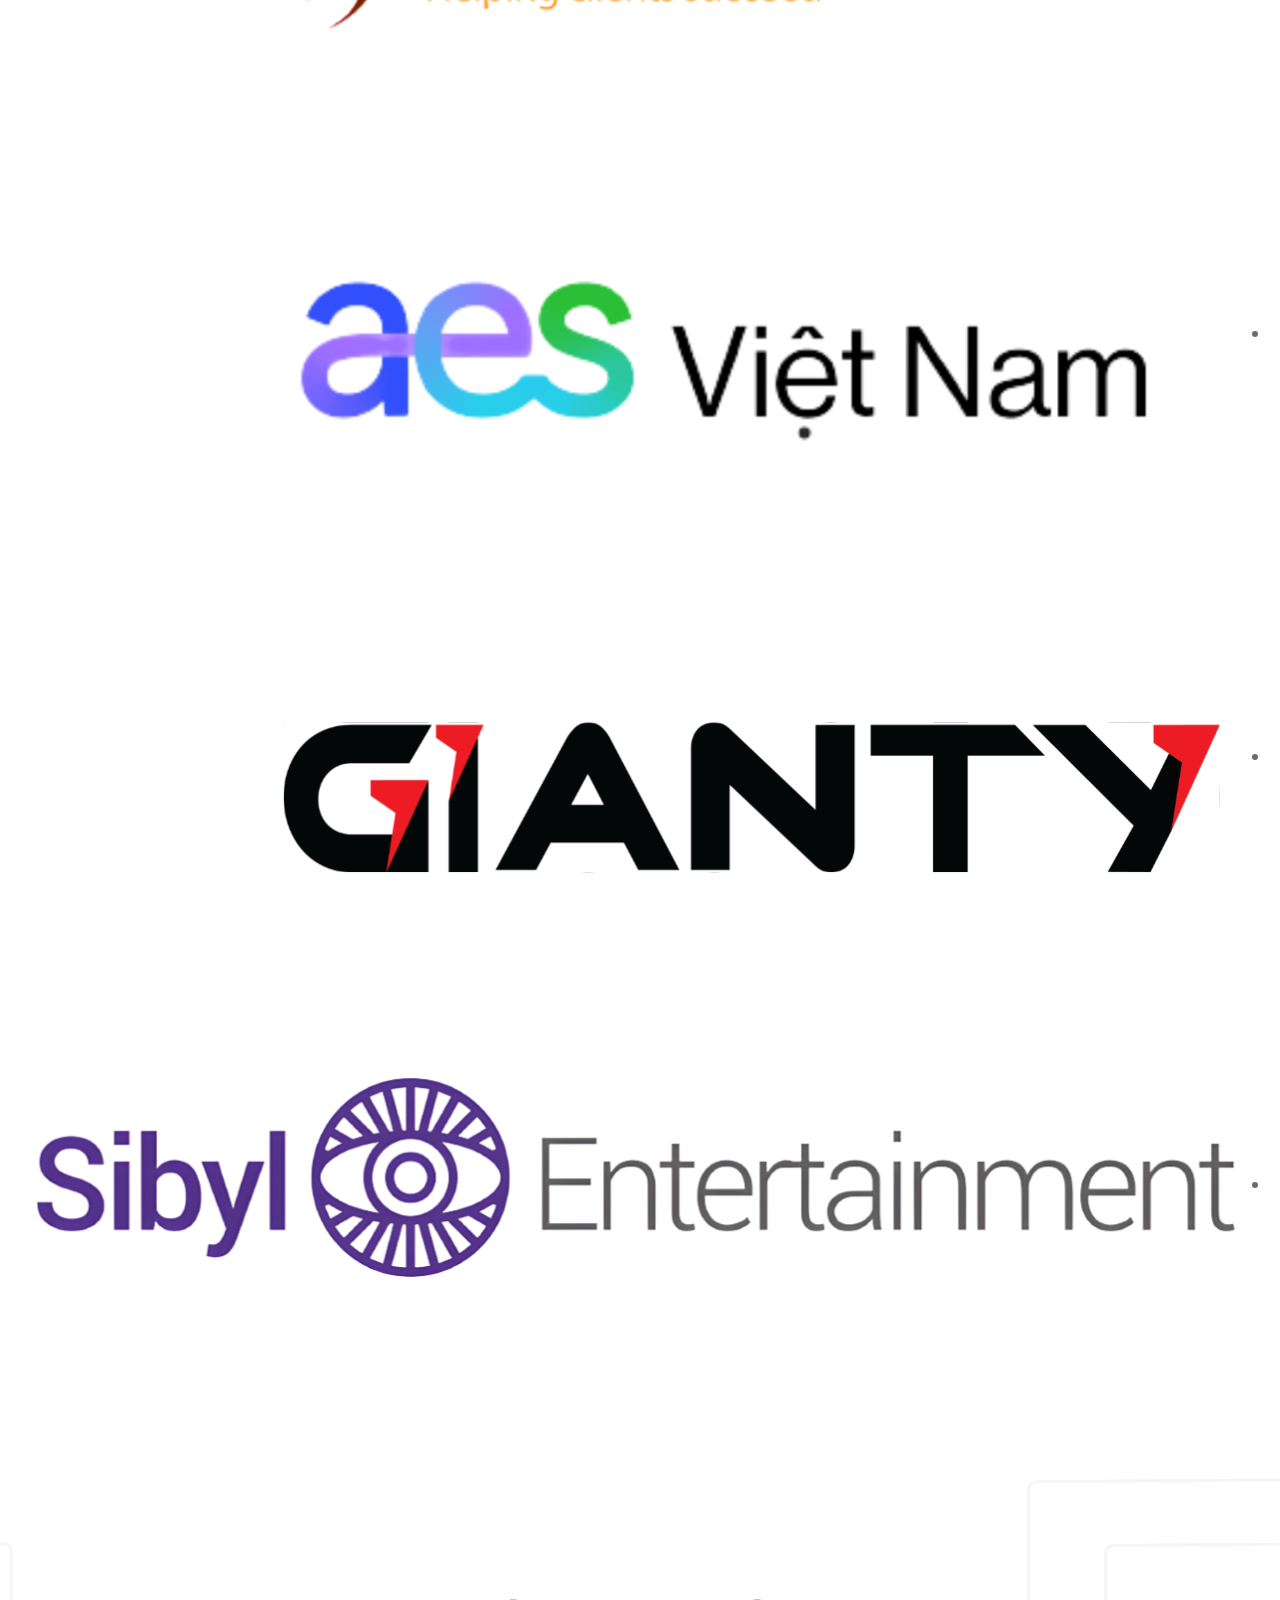
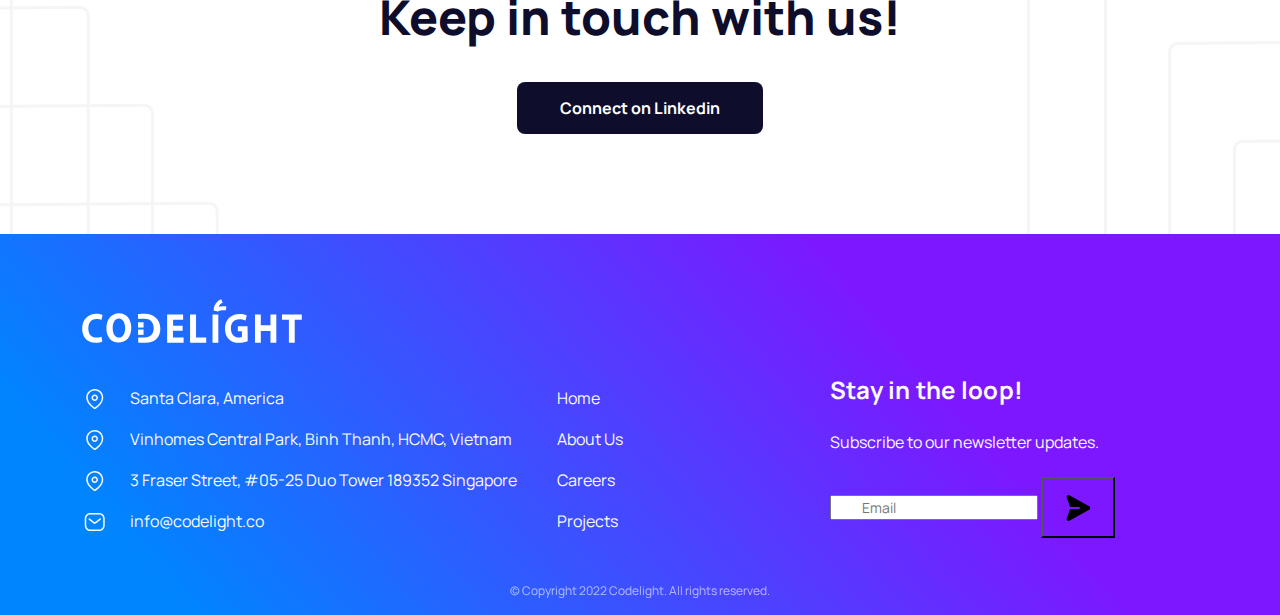
==== commit e6730f59: "feat(chatbot): embedded js" ====
--- a/about.html
+++ b/about.html
@@ -1,187 +1,295 @@
 <!DOCTYPE html>
 <html lang="en">
-
-<head>
+  <head>
     <!-- Google tag (gtag.js) -->
-    <script async src="https://www.googletagmanager.com/gtag/js?id=G-SQYC2SZL2Y"></script>
+    <script
+      async
+      src="https://www.googletagmanager.com/gtag/js?id=G-SQYC2SZL2Y"
+    ></script>
     <script>
-        window.dataLayer = window.dataLayer || [];
-        function gtag() { dataLayer.push(arguments); }
-        gtag('js', new Date());
-        gtag('config', 'G-SQYC2SZL2Y');
+      window.dataLayer = window.dataLayer || [];
+      function gtag() {
+        dataLayer.push(arguments);
+      }
+      gtag("js", new Date());
+      gtag("config", "G-SQYC2SZL2Y");
     </script>
-    <meta charset="UTF-8">
-    <meta http-equiv="X-UA-Compatible" content="IE=edge">
-    <meta name="viewport" content="width=device-width, initial-scale=1.0, maximum-scale=1.0,user-scalable=0">
+    <meta charset="UTF-8" />
+    <meta http-equiv="X-UA-Compatible" content="IE=edge" />
+    <meta
+      name="viewport"
+      content="width=device-width, initial-scale=1.0, maximum-scale=1.0,user-scalable=0"
+    />
     <link rel="icon" href="favicon-32x32.png" />
     <link rel="shortcut icon" href="favicon.ico" type="image/x-icon" />
     <title>Codelight - About Us</title>
-    <meta name="theme-color" content="#0041c4">
-    <link rel="apple-touch-icon" sizes="48x48" href="assets/icons/icon-48x48.png" />
-    <link rel="apple-touch-icon" sizes="72x72" href="assets/icons/icon-72x72.png" />
-    <link rel="apple-touch-icon" sizes="96x96" href="assets/icons/icon-96x96.png" />
-    <link rel="apple-touch-icon" sizes="192x192" href="assets/icons/icon-192x192.png" />
-    <link rel="apple-touch-icon" sizes="256x256" href="assets/icons/icon-256x256.png" />
-    <link rel="apple-touch-icon" sizes="384x384" href="assets/icons/icon-384x384.png" />
-    <link rel="apple-touch-icon" sizes="512x512" href="assets/icons/icon-512x512.png" />
-    <link rel="preconnect dns-prefetch" href="https://www.google-analytics.com" />
-    <meta name="description" content="We Change The World Through Decentralized Ledger Technology" />
+    <meta name="theme-color" content="#0041c4" />
+    <link
+      rel="apple-touch-icon"
+      sizes="48x48"
+      href="assets/icons/icon-48x48.png"
+    />
+    <link
+      rel="apple-touch-icon"
+      sizes="72x72"
+      href="assets/icons/icon-72x72.png"
+    />
+    <link
+      rel="apple-touch-icon"
+      sizes="96x96"
+      href="assets/icons/icon-96x96.png"
+    />
+    <link
+      rel="apple-touch-icon"
+      sizes="192x192"
+      href="assets/icons/icon-192x192.png"
+    />
+    <link
+      rel="apple-touch-icon"
+      sizes="256x256"
+      href="assets/icons/icon-256x256.png"
+    />
+    <link
+      rel="apple-touch-icon"
+      sizes="384x384"
+      href="assets/icons/icon-384x384.png"
+    />
+    <link
+      rel="apple-touch-icon"
+      sizes="512x512"
+      href="assets/icons/icon-512x512.png"
+    />
+    <link
+      rel="preconnect dns-prefetch"
+      href="https://www.google-analytics.com"
+    />
+    <meta
+      name="description"
+      content="We Change The World Through Decentralized Ledger Technology"
+    />
     <meta property="og:title" content="Codelight" />
-    <meta property="og:description" content="We Change The World Through Decentralized Ledger Technology" />
+    <meta
+      property="og:description"
+      content="We Change The World Through Decentralized Ledger Technology"
+    />
     <meta property="og:type" content="website" />
     <meta name="image" content="./opengraph.png" />
     <meta itemprop="image" content="./opengraph.png" />
     <meta name="og:image" content="./opengraph.png" />
-    <meta name="twitter:image" content="./opengraph.png">
+    <meta name="twitter:image" content="./opengraph.png" />
     <meta name="twitter:card" content="summary" />
     <meta name="twitter:creator" content="Codelight" />
     <meta name="twitter:title" content="Codelight" />
-    <meta name="twitter:description" content="We Change The World Through Decentralized Ledger Technology" />
-    <link rel="stylesheet" href="https://fonts.googleapis.com/css2?family=Sen:wght@400;700&amp;display=swap" />
-    <link rel="stylesheet" href="https://fonts.googleapis.com/css2?family=Inter:wght@300;400;500;600;700" media="all" />
-    <link rel="stylesheet" href="https://cdn.jsdelivr.net/npm/bootstrap@5.1.3/dist/css/bootstrap.min.css" />
-    <link href="https://fonts.googleapis.com/css2?family=Manrope:wght@400;500;600;700&display=swap" rel="stylesheet">
+    <meta
+      name="twitter:description"
+      content="We Change The World Through Decentralized Ledger Technology"
+    />
+    <link
+      rel="stylesheet"
+      href="https://fonts.googleapis.com/css2?family=Sen:wght@400;700&amp;display=swap"
+    />
+    <link
+      rel="stylesheet"
+      href="https://fonts.googleapis.com/css2?family=Inter:wght@300;400;500;600;700"
+      media="all"
+    />
+    <link
+      rel="stylesheet"
+      href="https://cdn.jsdelivr.net/npm/bootstrap@5.1.3/dist/css/bootstrap.min.css"
+    />
+    <link
+      href="https://fonts.googleapis.com/css2?family=Manrope:wght@400;500;600;700&display=swap"
+      rel="stylesheet"
+    />
     <link rel="stylesheet" href="assets/plugins/slick/slick.css" />
     <link rel="stylesheet" href="assets/css/style.css" />
-</head>
-
-<body>
+  </head>
+
+  <body>
     <div class="cl-loading" id="CLLoading">
-        <img src="assets/images/logo.svg" alt="loading..." height="40" />
+      <img src="assets/images/logo.svg" alt="loading..." height="40" />
     </div>
 
     <header>
-        <nav id="header" class="cl-navbar navbar navbar-expand-md cl-dark none-bg">
-            <div class="container">
-                <a class="navbar-brand" href="index.html" title="Codelight" rel="home">
-                    <img class="cl-logo" src="assets/images/logo.svg" alt="Codelight" />
-                    <img class="cl-logo-light" src="assets/images/logo-white.svg" alt="Codelight" />
-                </a>
-
-                <button class="navbar-toggler" type="button" data-bs-toggle="collapse" data-bs-target="#navbar"
-                    aria-controls="navbar" aria-expanded="false" aria-label="Toggle navigation">
-                    <span class="navbar-toggler-icon"></span>
-                </button>
-
-                <div id="navbar" class="collapse navbar-collapse">
-                    <ul id="menu-primary-menu" class="navbar-nav ms-auto">
-                        <li class="nav-item">
-                            <a title="Home" href="index.html" class="nav-link">Home</a>
-                        </li>
-                        <li class="nav-item">
-                            <a title="About Us" href="about.html" class="nav-link active">About Us</a>
-                        </li>
-                        <li class="nav-item">
-                            <a title="Careers" href="wip-program.html" class="nav-link">Careers</a>
-                        </li>
-                        <li class="nav-item">
-                            <a title="Projects" href="our-projects.html" class="nav-link">Projects</a>
-                        </li>
-                        <!-- <li class="nav-item">
+      <nav
+        id="header"
+        class="cl-navbar navbar navbar-expand-md cl-dark none-bg"
+      >
+        <div class="container">
+          <a
+            class="navbar-brand"
+            href="index.html"
+            title="Codelight"
+            rel="home"
+          >
+            <img class="cl-logo" src="assets/images/logo.svg" alt="Codelight" />
+            <img
+              class="cl-logo-light"
+              src="assets/images/logo-white.svg"
+              alt="Codelight"
+            />
+          </a>
+
+          <button
+            class="navbar-toggler"
+            type="button"
+            data-bs-toggle="collapse"
+            data-bs-target="#navbar"
+            aria-controls="navbar"
+            aria-expanded="false"
+            aria-label="Toggle navigation"
+          >
+            <span class="navbar-toggler-icon"></span>
+          </button>
+
+          <div id="navbar" class="collapse navbar-collapse">
+            <ul id="menu-primary-menu" class="navbar-nav ms-auto">
+              <li class="nav-item">
+                <a title="Home" href="index.html" class="nav-link">Home</a>
+              </li>
+              <li class="nav-item">
+                <a title="About Us" href="about.html" class="nav-link active"
+                  >About Us</a
+                >
+              </li>
+              <li class="nav-item">
+                <a title="Careers" href="wip-program.html" class="nav-link"
+                  >Careers</a
+                >
+              </li>
+              <li class="nav-item">
+                <a title="Projects" href="our-projects.html" class="nav-link"
+                  >Projects</a
+                >
+              </li>
+              <!-- <li class="nav-item">
                                 <a title="Vacant Positions" href="careers.html" class="nav-link">Vacant Positions</a>
                             </li> -->
 
-                        <li class="cl-header-cta nav-item">
-                            <a title="Vacant Positions" href="https://www.linkedin.com/company/codelightco/"
-                                target="_blank" class="nav-link">Vacant Positions</a>
-                        </li>
-                    </ul>
-                </div>
-            </div>
-        </nav>
+              <li class="cl-header-cta nav-item">
+                <a
+                  title="Vacant Positions"
+                  href="https://www.linkedin.com/company/codelightco/"
+                  target="_blank"
+                  class="nav-link"
+                  >Vacant Positions</a
+                >
+              </li>
+            </ul>
+          </div>
+        </div>
+      </nav>
     </header>
 
     <main>
-        <div class="cl-about">
-            <section class="cl-banner">
-                <div class="cl-banner-body">
-                    <div class="container">
-                        <h1 class="cl-banner-heading">Who Are We</h1>
-                        <div class="cl-banner-content">We believe the future is already here it's just not evenly
-                            distributed yet. We need more <br class="d-none d-md-block">adventurers, builders,
-                            thinkers, and missionaries to bring it to the entire planet.</div>
-                        <!-- <div class="cl-btn">
+      <div class="cl-about">
+        <section class="cl-banner">
+          <div class="cl-banner-body">
+            <div class="container">
+              <h1 class="cl-banner-heading">Who Are We</h1>
+              <div class="cl-banner-content">
+                We believe the future is already here it's just not evenly
+                distributed yet. We need more
+                <br class="d-none d-md-block" />adventurers, builders, thinkers,
+                and missionaries to bring it to the entire planet.
+              </div>
+              <!-- <div class="cl-btn">
                             <a href="https://www.linkedin.com/company/codelightco/jobs/" target="_blank">Open
                                 Positions</a>
                         </div> -->
-                    </div>
-                </div>
-            </section>
-            <section class="cl-welcome line">
-                <div class="container">
-                    <h2 class="cl-title text-center">
-                        Welcome to
-                        <img class="cl-logo" src="assets/images/logo-codelight-about.svg" alt="Codelight" />
-                    </h2>
-                    <p class="text-center">
-                        Where innovation meets impact!
-                    </p>
-
-                    <div class="cl-welcome_desc-wrap">
-                        <div class="cl-welcome_desc">
-                            <img src="assets/images/about/welcome-founder.png" alt="welcome-founder">
-                            <p>At Codelight, fairness, collaboration and inclusivity are paramount. We are not just
-                                colleagues, we are friends who enjoy working together to create a positive and lasting
-                                impact on the world we live in. Our young and dynamic work environment provides ample
-                                opportunities to learn, develop, and take on exciting new challenges. With flexible
-                                working hours, recreational spaces to unwind, and professional mentoring, we prioritize
-                                the well-being and happiness of our team members.
-                                <br><br>
-                                Join us on this exhilarating journey as we shape the future, one tech-driven solution at
-                                a time. Together, let’s embrace the power of technology, unlock its full potential, and
-                                create a world where positive impact isn’t just a dream, but a reality!
-                            </p>
-                        </div>
-                        <div class="cl-welcome_desc">
-                            <p>Created by some of the brightest minds of Silicon Valley, proven business leaders, and
-                                leading tech experts, we are a dynamic tech-based startup lab. Codelight is dedicated to
-                                crafting exceptional solutions and products, contributing to both Web2 and Web3
-                                evolution and innovation.
-
-                                <br><br> Our mission is simple yet ambitious: to create a positive and lasting impact on
-                                human
-                                lives through the power of technology. What sets us apart is our unwavering commitment
-                                to quality, crafted with both passion and expertise, painstakingly poured into every
-                                line of code, every pixel of design and every user experience.
-                            </p>
-                            <img src="assets/images/about/welcome-team.png" alt="welcome-team">
-                        </div>
-                    </div>
-                </div>
-            </section>
-            <section class="our-mentors-spirit">
-                <div class="container">
-                    <div class="cl-title text-center">
-                        Codelight Numbers
-                    </div>
-                    <p class="text-center">
-                        <br class="d-none d-md-block">They have
-                        accelerated working over the boundaries to transform <br class="d-none d-md-block">the possible
-                        opportunities to the businesses.
-                    </p>
-                    <div class="group">
-                        <div class="item">
-                            <dl>
-                                <dt>2020</dt>
-                                <dd>year founded</dd>
-                            </dl>
-                        </div>
-                        <div class="item">
-                            <dl>
-                                <dt>40+</dt>
-                                <dd>international advisors</dd>
-                            </dl>
-                        </div>
-                        <div class="item">
-                            <dl>
-                                <dt>50+</dt>
-                                <dd>employees</dd>
-                            </dl>
-                        </div>
-                    </div>
-                </div>
-            </section>
-            <!-- <section class="cl-our-team">
+            </div>
+          </div>
+        </section>
+        <section class="cl-welcome line">
+          <div class="container">
+            <h2 class="cl-title text-center">
+              Welcome to
+              <img
+                class="cl-logo"
+                src="assets/images/logo-codelight-about.svg"
+                alt="Codelight"
+              />
+            </h2>
+            <p class="text-center">Where innovation meets impact!</p>
+
+            <div class="cl-welcome_desc-wrap">
+              <div class="cl-welcome_desc">
+                <img
+                  src="assets/images/about/welcome-founder.png"
+                  alt="welcome-founder"
+                />
+                <p>
+                  At Codelight, fairness, collaboration and inclusivity are
+                  paramount. We are not just colleagues, we are friends who
+                  enjoy working together to create a positive and lasting impact
+                  on the world we live in. Our young and dynamic work
+                  environment provides ample opportunities to learn, develop,
+                  and take on exciting new challenges. With flexible working
+                  hours, recreational spaces to unwind, and professional
+                  mentoring, we prioritize the well-being and happiness of our
+                  team members. <br /><br />
+                  Join us on this exhilarating journey as we shape the future,
+                  one tech-driven solution at a time. Together, let’s embrace
+                  the power of technology, unlock its full potential, and create
+                  a world where positive impact isn’t just a dream, but a
+                  reality!
+                </p>
+              </div>
+              <div class="cl-welcome_desc">
+                <p>
+                  Created by some of the brightest minds of Silicon Valley,
+                  proven business leaders, and leading tech experts, we are a
+                  dynamic tech-based startup lab. Codelight is dedicated to
+                  crafting exceptional solutions and products, contributing to
+                  both Web2 and Web3 evolution and innovation.
+
+                  <br /><br />
+                  Our mission is simple yet ambitious: to create a positive and
+                  lasting impact on human lives through the power of technology.
+                  What sets us apart is our unwavering commitment to quality,
+                  crafted with both passion and expertise, painstakingly poured
+                  into every line of code, every pixel of design and every user
+                  experience.
+                </p>
+                <img
+                  src="assets/images/about/welcome-team.png"
+                  alt="welcome-team"
+                />
+              </div>
+            </div>
+          </div>
+        </section>
+        <section class="our-mentors-spirit">
+          <div class="container">
+            <div class="cl-title text-center">Codelight Numbers</div>
+            <p class="text-center">
+              <br class="d-none d-md-block" />They have accelerated working over
+              the boundaries to transform <br class="d-none d-md-block" />the
+              possible opportunities to the businesses.
+            </p>
+            <div class="group">
+              <div class="item">
+                <dl>
+                  <dt>2020</dt>
+                  <dd>year founded</dd>
+                </dl>
+              </div>
+              <div class="item">
+                <dl>
+                  <dt>40+</dt>
+                  <dd>international advisors</dd>
+                </dl>
+              </div>
+              <div class="item">
+                <dl>
+                  <dt>50+</dt>
+                  <dd>employees</dd>
+                </dl>
+              </div>
+            </div>
+          </div>
+        </section>
+        <!-- <section class="cl-our-team">
                     <div class="container">
                         <div class="cl-title text-center">
                             Our Team
@@ -229,113 +337,122 @@
                         </div>
                     </div>
                 </section> -->
-            <section class="cl-partners">
-                <div class="container">
-                    <div class="cl-title-mini">Our Partners</div>
-                    <div class="slider-partners">
-                        <ul>
-                            <li>
-                                <a href="https://web3.foundation/grants/" target="_blank">
-                                    <img src="./assets/images/web3.svg" alt="web3">
-                                </a>
-                            </li>
-                            <li>
-                                <a href="https://www.animocabrands.com/" target="_blank">
-                                    <img src="./assets/images/animoca.svg" alt="animoca">
-                                </a>
-                            </li>
-                            <li>
-                                <a href="https://illuvium.io/" target="_blank">
-                                    <img src="./assets/images/illuvium.svg" alt="illuvium">
-                                </a>
-                            </li>
-                            <li>
-                                <a href="https://www.harmony.one/" target="_blank">
-                                    <img src="./assets/images/Harmony.svg" alt="Harmony">
-                                </a>
-                            </li>
-                            <li>
-                                <a href="https://polygon.technology/" target="_blank">
-                                    <img src="./assets/images/Polygon.svg" alt="Polygon">
-                                </a>
-                            </li>
-                            <li>
-                                <a href="https://icd-vn.com/" target="_blank">
-                                    <img src="./assets/images/ICD.svg" alt="ICD">
-                                </a>
-                            </li>
-                            <li>
-                                <a href="https://mitekvietnam.com.vn/" target="_blank">
-                                    <img src="./assets/images/MiTek.svg" alt="MiTek">
-                                </a>
-                            </li>
-                            <li>
-                                <a href="https://mafc.com.vn/" target="_blank">
-                                    <img src="./assets/images/Mirae-asset.svg" alt="Mirae">
-                                </a>
-                            </li>
-                            <li>
-                                <a href="https://innovationuae.com/" target="_blank">
-                                    <img src="./assets/images/Innovations-Group.svg" alt="Innovations">
-                                </a>
-                            </li>
-                            <li>
-                                <a href="https://www.ieltsvietop.vn/" target="_blank">
-                                    <img src="./assets/images/logovietop.svg" alt="Vietop">
-                                </a>
-                            </li>
-                        </ul>
-                        <ul class="ex" dir="rtl">
-                            <li>
-                                <a href="https://jobs.hybrid-technologies.vn/" target="_blank">
-                                    <img src="./assets/images/Hybrid.svg" alt="Hybrid">
-                                </a>
-                            </li>
-                            <li>
-                                <a href="https://www.gft.com/" target="_blank">
-                                    <img src="./assets/images/GFT.svg" alt="GFT">
-                                </a>
-                            </li>
-                            <li>
-                                <a href="https://renovacloud.com/" target="_blank">
-                                    <img src="./assets/images/Renova-Cloud.svg" alt="Renova">
-                                </a>
-                            </li>
-                            <li>
-                                <a href="https://25fit.com/" target="_blank">
-                                    <img src="./assets/images/25-Fit.svg" alt="25 Fit">
-                                </a>
-                            </li>
-                            <li>
-                                <a href="https://imtsolutions.asia/" target="_blank">
-                                    <img src="./assets/images/IMT-Solutions.svg" alt="IMT">
-                                </a>
-                            </li>
-                            <li>
-                                <a href="https://www.wisewires.com/" target="_blank">
-                                    <img src="./assets/images/Wisewires.svg" alt="Wisewires">
-                                </a>
-                            </li>
-                            <li>
-                                <a href="https://www.aes-vietnam.com/vi" target="_blank">
-                                    <img src="./assets/images/Aes-Vietnam.svg" alt="Aes-Vietnam">
-                                </a>
-                            </li>
-                            <li>
-                                <a href="https://gianty.com.vn/" target="_blank">
-                                    <img src="./assets/images/Gianty.svg" alt="Gianty">
-                                </a>
-                            </li>
-                            <li>
-                                <a href="https://www.sibylentertainment.com/" target="_blank">
-                                    <img src="./assets/images/Sibyl.svg" alt="Sibyl">
-                                </a>
-                            </li>
-                        </ul>
-                    </div>
-                </div>
-            </section>
-            <!-- <section class="cl-achieved">
+        <section class="cl-partners">
+          <div class="container">
+            <div class="cl-title-mini">Our Partners</div>
+            <div class="slider-partners">
+              <ul>
+                <li>
+                  <a href="https://web3.foundation/grants/" target="_blank">
+                    <img src="./assets/images/web3.svg" alt="web3" />
+                  </a>
+                </li>
+                <li>
+                  <a href="https://www.animocabrands.com/" target="_blank">
+                    <img src="./assets/images/animoca.svg" alt="animoca" />
+                  </a>
+                </li>
+                <li>
+                  <a href="https://illuvium.io/" target="_blank">
+                    <img src="./assets/images/illuvium.svg" alt="illuvium" />
+                  </a>
+                </li>
+                <li>
+                  <a href="https://www.harmony.one/" target="_blank">
+                    <img src="./assets/images/Harmony.svg" alt="Harmony" />
+                  </a>
+                </li>
+                <li>
+                  <a href="https://polygon.technology/" target="_blank">
+                    <img src="./assets/images/Polygon.svg" alt="Polygon" />
+                  </a>
+                </li>
+                <li>
+                  <a href="https://icd-vn.com/" target="_blank">
+                    <img src="./assets/images/ICD.svg" alt="ICD" />
+                  </a>
+                </li>
+                <li>
+                  <a href="https://mitekvietnam.com.vn/" target="_blank">
+                    <img src="./assets/images/MiTek.svg" alt="MiTek" />
+                  </a>
+                </li>
+                <li>
+                  <a href="https://mafc.com.vn/" target="_blank">
+                    <img src="./assets/images/Mirae-asset.svg" alt="Mirae" />
+                  </a>
+                </li>
+                <li>
+                  <a href="https://innovationuae.com/" target="_blank">
+                    <img
+                      src="./assets/images/Innovations-Group.svg"
+                      alt="Innovations"
+                    />
+                  </a>
+                </li>
+                <li>
+                  <a href="https://www.ieltsvietop.vn/" target="_blank">
+                    <img src="./assets/images/logovietop.svg" alt="Vietop" />
+                  </a>
+                </li>
+              </ul>
+              <ul class="ex" dir="rtl">
+                <li>
+                  <a
+                    href="https://jobs.hybrid-technologies.vn/"
+                    target="_blank"
+                  >
+                    <img src="./assets/images/Hybrid.svg" alt="Hybrid" />
+                  </a>
+                </li>
+                <li>
+                  <a href="https://www.gft.com/" target="_blank">
+                    <img src="./assets/images/GFT.svg" alt="GFT" />
+                  </a>
+                </li>
+                <li>
+                  <a href="https://renovacloud.com/" target="_blank">
+                    <img src="./assets/images/Renova-Cloud.svg" alt="Renova" />
+                  </a>
+                </li>
+                <li>
+                  <a href="https://25fit.com/" target="_blank">
+                    <img src="./assets/images/25-Fit.svg" alt="25 Fit" />
+                  </a>
+                </li>
+                <li>
+                  <a href="https://imtsolutions.asia/" target="_blank">
+                    <img src="./assets/images/IMT-Solutions.svg" alt="IMT" />
+                  </a>
+                </li>
+                <li>
+                  <a href="https://www.wisewires.com/" target="_blank">
+                    <img src="./assets/images/Wisewires.svg" alt="Wisewires" />
+                  </a>
+                </li>
+                <li>
+                  <a href="https://www.aes-vietnam.com/vi" target="_blank">
+                    <img
+                      src="./assets/images/Aes-Vietnam.svg"
+                      alt="Aes-Vietnam"
+                    />
+                  </a>
+                </li>
+                <li>
+                  <a href="https://gianty.com.vn/" target="_blank">
+                    <img src="./assets/images/Gianty.svg" alt="Gianty" />
+                  </a>
+                </li>
+                <li>
+                  <a href="https://www.sibylentertainment.com/" target="_blank">
+                    <img src="./assets/images/Sibyl.svg" alt="Sibyl" />
+                  </a>
+                </li>
+              </ul>
+            </div>
+          </div>
+        </section>
+        <!-- <section class="cl-achieved">
                 <div class="container">
                     <div class="cl-title text-center">
                         What We Have Achieved So Far
@@ -372,238 +489,406 @@
                     </div>
                 </div>
             </section> -->
-            <section class="cl-contact">
-                <div class="container">
-                    <div class="cl-title">
-                        Keep in touch with us!
+        <section class="cl-contact">
+          <div class="container">
+            <div class="cl-title">Keep in touch with us!</div>
+            <div class="cl-btn">
+              <a
+                href="https://www.linkedin.com/company/codelightco/"
+                target="_blank"
+                >Connect on Linkedin</a
+              >
+            </div>
+          </div>
+        </section>
+      </div>
+      <div
+        class="modal fade"
+        id="SubscribeModal"
+        tabindex="-1"
+        aria-labelledby="SubscribeModalLabel"
+        aria-hidden="true"
+      >
+        <div class="modal-dialog">
+          <div class="modal-content">
+            <div class="modal-header">
+              <button
+                type="button"
+                class="btn-close"
+                data-bs-dismiss="modal"
+                aria-label="Close"
+              ></button>
+            </div>
+            <div class="modal-body text-center">
+              <div class="cl-title" id="message">
+                Your subscription has been successful.
+              </div>
+            </div>
+          </div>
+        </div>
+      </div>
+    </main>
+
+    <footer id="footer" class="cl-footer">
+      <div class="container">
+        <div class="row align-items-end">
+          <div class="col-xl-5 mb-4 mb-xl-0">
+            <div class="cl-footer-logo">
+              <img
+                src="assets/images/logo-white.svg"
+                class="img-fluid"
+                alt=""
+              />
+            </div>
+            <div class="cl-footer-address">
+              <svg
+                width="25"
+                height="24"
+                viewBox="0 0 25 24"
+                fill="none"
+                xmlns="http://www.w3.org/2000/svg"
+              >
+                <path
+                  fill-rule="evenodd"
+                  clip-rule="evenodd"
+                  d="M12.7681 2.00005C8.15903 1.98439 4.39435 5.65135 4.24389 10.2414L4.23926 10.5263C4.31587 12.7761 5.08133 14.9207 6.42954 16.6876L6.74618 17.1008C8.03306 18.7371 9.56237 20.1733 11.2795 21.3571L11.693 21.6354L11.7533 21.6828C12.3419 22.1057 13.1365 22.1057 13.7251 21.6828L13.7753 21.6415C15.1378 20.7579 16.3943 19.7196 17.5197 18.5473C19.8079 16.1252 21.187 13.4112 21.239 10.655L21.2392 10.5526C21.2548 5.93192 17.5991 2.15567 13.0232 2.00469L12.7681 2.00005ZM12.7629 3.51747C16.5414 3.53038 19.6093 6.54942 19.7232 10.3091L19.7264 10.6406C19.6826 12.9514 18.4727 15.3324 16.4259 17.4991C15.3822 18.5863 14.212 19.5526 12.9428 20.3745L12.8582 20.438C12.7899 20.4974 12.6885 20.4974 12.6201 20.438L12.5379 20.376C10.6472 19.1416 8.98783 17.583 7.63562 15.7717C6.54644 14.3442 5.90101 12.6374 5.7711 10.8569L5.75201 10.4999C5.76485 6.71221 8.77458 3.63498 12.5227 3.52071L12.7629 3.51747ZM12.7392 7.40129C10.9508 7.40129 9.50101 8.85554 9.50101 10.6495C9.50101 12.4434 10.9508 13.8976 12.7392 13.8976C14.5276 13.8976 15.9774 12.4434 15.9774 10.6495C15.9774 8.85554 14.5276 7.40129 12.7392 7.40129ZM12.7392 8.91871C13.6921 8.91871 14.4646 9.69359 14.4646 10.6495C14.4646 11.6053 13.6921 12.3802 12.7392 12.3802C11.7863 12.3802 11.0138 11.6053 11.0138 10.6495C11.0138 9.69359 11.7863 8.91871 12.7392 8.91871Z"
+                  fill="#FAFAFA"
+                ></path>
+              </svg>
+              <span>Santa Clara, America</span>
+            </div>
+            <div class="cl-footer-address">
+              <svg
+                width="25"
+                height="24"
+                viewBox="0 0 25 24"
+                fill="none"
+                xmlns="http://www.w3.org/2000/svg"
+              >
+                <path
+                  fill-rule="evenodd"
+                  clip-rule="evenodd"
+                  d="M12.7681 2.00005C8.15903 1.98439 4.39435 5.65135 4.24389 10.2414L4.23926 10.5263C4.31587 12.7761 5.08133 14.9207 6.42954 16.6876L6.74618 17.1008C8.03306 18.7371 9.56237 20.1733 11.2795 21.3571L11.693 21.6354L11.7533 21.6828C12.3419 22.1057 13.1365 22.1057 13.7251 21.6828L13.7753 21.6415C15.1378 20.7579 16.3943 19.7196 17.5197 18.5473C19.8079 16.1252 21.187 13.4112 21.239 10.655L21.2392 10.5526C21.2548 5.93192 17.5991 2.15567 13.0232 2.00469L12.7681 2.00005ZM12.7629 3.51747C16.5414 3.53038 19.6093 6.54942 19.7232 10.3091L19.7264 10.6406C19.6826 12.9514 18.4727 15.3324 16.4259 17.4991C15.3822 18.5863 14.212 19.5526 12.9428 20.3745L12.8582 20.438C12.7899 20.4974 12.6885 20.4974 12.6201 20.438L12.5379 20.376C10.6472 19.1416 8.98783 17.583 7.63562 15.7717C6.54644 14.3442 5.90101 12.6374 5.7711 10.8569L5.75201 10.4999C5.76485 6.71221 8.77458 3.63498 12.5227 3.52071L12.7629 3.51747ZM12.7392 7.40129C10.9508 7.40129 9.50101 8.85554 9.50101 10.6495C9.50101 12.4434 10.9508 13.8976 12.7392 13.8976C14.5276 13.8976 15.9774 12.4434 15.9774 10.6495C15.9774 8.85554 14.5276 7.40129 12.7392 7.40129ZM12.7392 8.91871C13.6921 8.91871 14.4646 9.69359 14.4646 10.6495C14.4646 11.6053 13.6921 12.3802 12.7392 12.3802C11.7863 12.3802 11.0138 11.6053 11.0138 10.6495C11.0138 9.69359 11.7863 8.91871 12.7392 8.91871Z"
+                  fill="#FAFAFA"
+                ></path>
+              </svg>
+              <span>Vinhomes Central Park, Binh Thanh, HCMC, Vietnam</span>
+            </div>
+            <div class="cl-footer-address">
+              <svg
+                width="25"
+                height="24"
+                viewBox="0 0 25 24"
+                fill="none"
+                xmlns="http://www.w3.org/2000/svg"
+              >
+                <path
+                  fill-rule="evenodd"
+                  clip-rule="evenodd"
+                  d="M12.7681 2.00005C8.15903 1.98439 4.39435 5.65135 4.24389 10.2414L4.23926 10.5263C4.31587 12.7761 5.08133 14.9207 6.42954 16.6876L6.74618 17.1008C8.03306 18.7371 9.56237 20.1733 11.2795 21.3571L11.693 21.6354L11.7533 21.6828C12.3419 22.1057 13.1365 22.1057 13.7251 21.6828L13.7753 21.6415C15.1378 20.7579 16.3943 19.7196 17.5197 18.5473C19.8079 16.1252 21.187 13.4112 21.239 10.655L21.2392 10.5526C21.2548 5.93192 17.5991 2.15567 13.0232 2.00469L12.7681 2.00005ZM12.7629 3.51747C16.5414 3.53038 19.6093 6.54942 19.7232 10.3091L19.7264 10.6406C19.6826 12.9514 18.4727 15.3324 16.4259 17.4991C15.3822 18.5863 14.212 19.5526 12.9428 20.3745L12.8582 20.438C12.7899 20.4974 12.6885 20.4974 12.6201 20.438L12.5379 20.376C10.6472 19.1416 8.98783 17.583 7.63562 15.7717C6.54644 14.3442 5.90101 12.6374 5.7711 10.8569L5.75201 10.4999C5.76485 6.71221 8.77458 3.63498 12.5227 3.52071L12.7629 3.51747ZM12.7392 7.40129C10.9508 7.40129 9.50101 8.85554 9.50101 10.6495C9.50101 12.4434 10.9508 13.8976 12.7392 13.8976C14.5276 13.8976 15.9774 12.4434 15.9774 10.6495C15.9774 8.85554 14.5276 7.40129 12.7392 7.40129ZM12.7392 8.91871C13.6921 8.91871 14.4646 9.69359 14.4646 10.6495C14.4646 11.6053 13.6921 12.3802 12.7392 12.3802C11.7863 12.3802 11.0138 11.6053 11.0138 10.6495C11.0138 9.69359 11.7863 8.91871 12.7392 8.91871Z"
+                  fill="#FAFAFA"
+                ></path>
+              </svg>
+              <span>3 Fraser Street, #05-25 Duo Tower 189352 Singapore</span>
+            </div>
+            <div class="cl-footer-email">
+              <svg
+                width="25"
+                height="24"
+                viewBox="0 0 25 24"
+                fill="none"
+                xmlns="http://www.w3.org/2000/svg"
+              >
+                <path
+                  fill-rule="evenodd"
+                  clip-rule="evenodd"
+                  d="M17.2646 3.00005L8.19544 3C5.02591 3 2.73926 5.56151 2.73926 8.85897V15.141C2.73926 18.4385 5.02591 21 8.19544 21H17.2561C18.7785 20.9829 20.2195 20.3421 21.2518 19.2266C22.2842 18.111 22.8179 16.6183 22.7286 15.0959L22.7299 8.85897C22.8179 7.38171 22.2842 5.88895 21.2518 4.77344C20.2195 3.65794 18.7785 3.01705 17.2646 3.00005ZM8.19544 4.52843L17.2476 4.52838C18.3466 4.54072 19.3925 5.00592 20.1419 5.81562C20.8912 6.62533 21.2786 7.70887 21.2138 8.81389L21.2124 15.141C21.2786 16.2911 20.8912 17.3747 20.1419 18.1844C19.3925 18.9941 18.3466 19.4593 17.2476 19.4716L8.19544 19.4716C5.90205 19.4716 4.2567 17.6284 4.2567 15.141V8.85897C4.2567 6.37155 5.90205 4.52843 8.19544 4.52843ZM18.7633 8.63837C18.5014 8.30886 18.024 8.25555 17.6968 8.5193L13.5975 11.8242L13.4801 11.9068C12.9967 12.2095 12.362 12.1816 11.8991 11.8181L7.76983 8.51731L7.67689 8.4536C7.35662 8.26727 6.94067 8.34031 6.70387 8.64086C6.44338 8.97146 6.4983 9.45216 6.82652 9.71453L10.961 13.0195L11.1223 13.1375C12.1623 13.8459 13.5406 13.8067 14.5381 13.0236L18.6451 9.71255L18.7275 9.63551C18.9792 9.36261 19.0013 8.93792 18.7633 8.63837Z"
+                  fill="#FAFAFA"
+                ></path>
+              </svg>
+              <a href="mailto:info@codelight.co">info@codelight.co</a>
+            </div>
+          </div>
+          <div class="col-xl-3 col-md-6">
+            <!-- <div class="cl-footer-title">About us</div> -->
+            <div class="cl-footer-body row">
+              <nav class="col-6 menu-about-us-container">
+                <ul class="nav">
+                  <li class="nav-item">
+                    <a href="index.html" class="nav-link">Home</a>
+                  </li>
+                  <li class="nav-item">
+                    <a href="about.html" class="nav-link">About Us</a>
+                  </li>
+                  <li class="nav-item">
+                    <a href="wip-program.html" class="nav-link">Careers</a>
+                  </li>
+                  <li class="nav-item">
+                    <a href="our-projects.html" class="nav-link">Projects</a>
+                  </li>
+                </ul>
+              </nav>
+            </div>
+          </div>
+          <div class="ps-lg-0 col-xl-4 col-md-6 mt-3 mt-md-0">
+            <div class="cl-footer-title">Stay in the loop!</div>
+            <div class="cl-footer-body">
+              Subscribe to our newsletter updates.
+            </div>
+            <div class="cl-footer-subscribe" style="padding-top: 20px">
+              <!-- Begin Sendinblue Form -->
+              <!-- START - We recommend to place the below code in head tag of your website html  -->
+
+              <link
+                rel="stylesheet"
+                href="https://sibforms.com/forms/end-form/build/sib-styles.css"
+              />
+              <style>
+                .entry__label {
+                  font-family: "Manrope", sans-serif;
+                }
+
+                .sib-form .entry__field {
+                  margin: 0 !important;
+                }
+
+                .sib-form,
+                .sib-form-container,
+                #sib-container,
+                .sib-form-block {
+                  padding: 0 !important;
+                  margin: 0 !important;
+                }
+
+                .sib-form .input {
+                  font-family: "Manrope", sans-serif;
+                  font-size: 14px;
+                  line-height: 19px;
+                  color: #656c73;
+                }
+              </style>
+              <!--  END - We recommend to place the above code in head tag of your website html -->
+              <!-- START - We recommend to place the below code where you want the form in your website html  -->
+              <div
+                id="mc_embed_signup"
+                class="sib-form"
+                style="background-color: transparent"
+              >
+                <form
+                  action="https://codelight.us21.list-manage.com/subscribe/post?u=782c79688b879d5d557d7b7ca&amp;id=3962115e26&amp;f_id=00a6c1e1f0"
+                  method="post"
+                  id="mc-embedded-subscribe-form"
+                  name="mc-embedded-subscribe-form"
+                  class="validate"
+                  target="_blank"
+                  novalidate
+                >
+                  <div id="mc_embed_signup_scroll">
+                    <div class="entry__field text-dark">
+                      <input
+                        class="input"
+                        type="text"
+                        id="mce-EMAIL"
+                        name="EMAIL"
+                        autocomplete="off"
+                        placeholder="Email"
+                        data-required="true"
+                        required
+                        style="padding-left: 30px"
+                      />
+                      <button
+                        id="mc-embedded-subscribe"
+                        class="sib-form-block__button sib-form-block__button-with-loader"
+                        form="sib-form"
+                        type="submit"
+                        style="
+                          background-color: transparent;
+                          padding: 12px 20px;
+                        "
+                      >
+                        <svg
+                          width="30"
+                          height="30"
+                          viewBox="0 0 30 30"
+                          fill="none"
+                          xmlns="http://www.w3.org/2000/svg"
+                        >
+                          <g clip-path="url(#clip0_2043_3991)">
+                            <path
+                              d="M26.185 13.364L6.39026 2.27906C6.0572 2.09256 5.67515 2.01216 5.29517 2.0486C4.91519 2.08505 4.55538 2.23659 4.26384 2.48299C3.97229 2.72939 3.76289 3.0589 3.66363 3.42749C3.56436 3.79608 3.57996 4.18619 3.70834 4.54568L7.10723 14.0626H15.9376C16.1862 14.0626 16.4247 14.1614 16.6005 14.3372C16.7763 14.513 16.8751 14.7514 16.8751 15.0001C16.8751 15.2487 16.7763 15.4872 16.6005 15.663C16.4247 15.8388 16.1862 15.9376 15.9376 15.9376H7.10723L3.70834 25.4545C3.60786 25.7374 3.5766 26.0402 3.61717 26.3377C3.65775 26.6351 3.76899 26.9186 3.94158 27.1642C4.11416 27.4098 4.34307 27.6106 4.60915 27.7496C4.87524 27.8886 5.17075 27.9619 5.47095 27.9633C5.79312 27.9627 6.10972 27.8793 6.39037 27.7211L26.1849 16.6361C26.4757 16.4733 26.7178 16.2358 26.8864 15.9483C27.0549 15.6607 27.1438 15.3334 27.1438 15.0001C27.1438 14.6668 27.055 14.3395 26.8864 14.0519C26.7179 13.7644 26.4758 13.5269 26.185 13.364Z"
+                              fill="black"
+                            />
+                          </g>
+                          <defs>
+                            <clipPath id="clip0_2043_3991">
+                              <rect width="30" height="30" fill="white" />
+                            </clipPath>
+                          </defs>
+                        </svg>
+                      </button>
                     </div>
-                    <div class="cl-btn">
-                        <a href="https://www.linkedin.com/company/codelightco/" target="_blank">Connect on Linkedin</a>
-                    </div>
-                </div>
-            </section>
+                  </div>
+                </form>
+              </div>
+            </div>
+          </div>
         </div>
-        <div class="modal fade" id="SubscribeModal" tabindex="-1" aria-labelledby="SubscribeModalLabel"
-            aria-hidden="true">
-            <div class="modal-dialog">
-                <div class="modal-content">
-                    <div class="modal-header">
-                        <button type="button" class="btn-close" data-bs-dismiss="modal" aria-label="Close"></button>
-                    </div>
-                    <div class="modal-body text-center">
-                        <div class="cl-title" id="message">Your subscription has been successful.</div>
-                    </div>
-                </div>
-            </div>
+        <div class="cl-footer-bottom">
+          © Copyright 2022 Codelight. All rights reserved.
         </div>
-    </main>
-
-    <footer id="footer" class="cl-footer">
-        <div class="container">
-            <div class="row align-items-end">
-                <div class="col-xl-5 mb-4 mb-xl-0">
-                    <div class="cl-footer-logo">
-                        <img src="assets/images/logo-white.svg" class="img-fluid" alt="" />
-                    </div>
-                    <div class="cl-footer-address">
-                        <svg width="25" height="24" viewBox="0 0 25 24" fill="none" xmlns="http://www.w3.org/2000/svg">
-                            <path fill-rule="evenodd" clip-rule="evenodd"
-                                d="M12.7681 2.00005C8.15903 1.98439 4.39435 5.65135 4.24389 10.2414L4.23926 10.5263C4.31587 12.7761 5.08133 14.9207 6.42954 16.6876L6.74618 17.1008C8.03306 18.7371 9.56237 20.1733 11.2795 21.3571L11.693 21.6354L11.7533 21.6828C12.3419 22.1057 13.1365 22.1057 13.7251 21.6828L13.7753 21.6415C15.1378 20.7579 16.3943 19.7196 17.5197 18.5473C19.8079 16.1252 21.187 13.4112 21.239 10.655L21.2392 10.5526C21.2548 5.93192 17.5991 2.15567 13.0232 2.00469L12.7681 2.00005ZM12.7629 3.51747C16.5414 3.53038 19.6093 6.54942 19.7232 10.3091L19.7264 10.6406C19.6826 12.9514 18.4727 15.3324 16.4259 17.4991C15.3822 18.5863 14.212 19.5526 12.9428 20.3745L12.8582 20.438C12.7899 20.4974 12.6885 20.4974 12.6201 20.438L12.5379 20.376C10.6472 19.1416 8.98783 17.583 7.63562 15.7717C6.54644 14.3442 5.90101 12.6374 5.7711 10.8569L5.75201 10.4999C5.76485 6.71221 8.77458 3.63498 12.5227 3.52071L12.7629 3.51747ZM12.7392 7.40129C10.9508 7.40129 9.50101 8.85554 9.50101 10.6495C9.50101 12.4434 10.9508 13.8976 12.7392 13.8976C14.5276 13.8976 15.9774 12.4434 15.9774 10.6495C15.9774 8.85554 14.5276 7.40129 12.7392 7.40129ZM12.7392 8.91871C13.6921 8.91871 14.4646 9.69359 14.4646 10.6495C14.4646 11.6053 13.6921 12.3802 12.7392 12.3802C11.7863 12.3802 11.0138 11.6053 11.0138 10.6495C11.0138 9.69359 11.7863 8.91871 12.7392 8.91871Z"
-                                fill="#FAFAFA"></path>
-                        </svg>
-                        <span>Santa Clara, America</span>
-                    </div>
-                    <div class="cl-footer-address">
-                        <svg width="25" height="24" viewBox="0 0 25 24" fill="none" xmlns="http://www.w3.org/2000/svg">
-                            <path fill-rule="evenodd" clip-rule="evenodd"
-                                d="M12.7681 2.00005C8.15903 1.98439 4.39435 5.65135 4.24389 10.2414L4.23926 10.5263C4.31587 12.7761 5.08133 14.9207 6.42954 16.6876L6.74618 17.1008C8.03306 18.7371 9.56237 20.1733 11.2795 21.3571L11.693 21.6354L11.7533 21.6828C12.3419 22.1057 13.1365 22.1057 13.7251 21.6828L13.7753 21.6415C15.1378 20.7579 16.3943 19.7196 17.5197 18.5473C19.8079 16.1252 21.187 13.4112 21.239 10.655L21.2392 10.5526C21.2548 5.93192 17.5991 2.15567 13.0232 2.00469L12.7681 2.00005ZM12.7629 3.51747C16.5414 3.53038 19.6093 6.54942 19.7232 10.3091L19.7264 10.6406C19.6826 12.9514 18.4727 15.3324 16.4259 17.4991C15.3822 18.5863 14.212 19.5526 12.9428 20.3745L12.8582 20.438C12.7899 20.4974 12.6885 20.4974 12.6201 20.438L12.5379 20.376C10.6472 19.1416 8.98783 17.583 7.63562 15.7717C6.54644 14.3442 5.90101 12.6374 5.7711 10.8569L5.75201 10.4999C5.76485 6.71221 8.77458 3.63498 12.5227 3.52071L12.7629 3.51747ZM12.7392 7.40129C10.9508 7.40129 9.50101 8.85554 9.50101 10.6495C9.50101 12.4434 10.9508 13.8976 12.7392 13.8976C14.5276 13.8976 15.9774 12.4434 15.9774 10.6495C15.9774 8.85554 14.5276 7.40129 12.7392 7.40129ZM12.7392 8.91871C13.6921 8.91871 14.4646 9.69359 14.4646 10.6495C14.4646 11.6053 13.6921 12.3802 12.7392 12.3802C11.7863 12.3802 11.0138 11.6053 11.0138 10.6495C11.0138 9.69359 11.7863 8.91871 12.7392 8.91871Z"
-                                fill="#FAFAFA"></path>
-                        </svg>
-                        <span>Vinhomes Central Park, Binh Thanh, HCMC, Vietnam</span>
-                    </div>
-                    <div class="cl-footer-address">
-                        <svg width="25" height="24" viewBox="0 0 25 24" fill="none" xmlns="http://www.w3.org/2000/svg">
-                            <path fill-rule="evenodd" clip-rule="evenodd"
-                                d="M12.7681 2.00005C8.15903 1.98439 4.39435 5.65135 4.24389 10.2414L4.23926 10.5263C4.31587 12.7761 5.08133 14.9207 6.42954 16.6876L6.74618 17.1008C8.03306 18.7371 9.56237 20.1733 11.2795 21.3571L11.693 21.6354L11.7533 21.6828C12.3419 22.1057 13.1365 22.1057 13.7251 21.6828L13.7753 21.6415C15.1378 20.7579 16.3943 19.7196 17.5197 18.5473C19.8079 16.1252 21.187 13.4112 21.239 10.655L21.2392 10.5526C21.2548 5.93192 17.5991 2.15567 13.0232 2.00469L12.7681 2.00005ZM12.7629 3.51747C16.5414 3.53038 19.6093 6.54942 19.7232 10.3091L19.7264 10.6406C19.6826 12.9514 18.4727 15.3324 16.4259 17.4991C15.3822 18.5863 14.212 19.5526 12.9428 20.3745L12.8582 20.438C12.7899 20.4974 12.6885 20.4974 12.6201 20.438L12.5379 20.376C10.6472 19.1416 8.98783 17.583 7.63562 15.7717C6.54644 14.3442 5.90101 12.6374 5.7711 10.8569L5.75201 10.4999C5.76485 6.71221 8.77458 3.63498 12.5227 3.52071L12.7629 3.51747ZM12.7392 7.40129C10.9508 7.40129 9.50101 8.85554 9.50101 10.6495C9.50101 12.4434 10.9508 13.8976 12.7392 13.8976C14.5276 13.8976 15.9774 12.4434 15.9774 10.6495C15.9774 8.85554 14.5276 7.40129 12.7392 7.40129ZM12.7392 8.91871C13.6921 8.91871 14.4646 9.69359 14.4646 10.6495C14.4646 11.6053 13.6921 12.3802 12.7392 12.3802C11.7863 12.3802 11.0138 11.6053 11.0138 10.6495C11.0138 9.69359 11.7863 8.91871 12.7392 8.91871Z"
-                                fill="#FAFAFA"></path>
-                        </svg>
-                        <span>3 Fraser Street, #05-25 Duo Tower 189352 Singapore</span>
-                    </div>
-                    <div class="cl-footer-email">
-                        <svg width="25" height="24" viewBox="0 0 25 24" fill="none" xmlns="http://www.w3.org/2000/svg">
-                            <path fill-rule="evenodd" clip-rule="evenodd"
-                                d="M17.2646 3.00005L8.19544 3C5.02591 3 2.73926 5.56151 2.73926 8.85897V15.141C2.73926 18.4385 5.02591 21 8.19544 21H17.2561C18.7785 20.9829 20.2195 20.3421 21.2518 19.2266C22.2842 18.111 22.8179 16.6183 22.7286 15.0959L22.7299 8.85897C22.8179 7.38171 22.2842 5.88895 21.2518 4.77344C20.2195 3.65794 18.7785 3.01705 17.2646 3.00005ZM8.19544 4.52843L17.2476 4.52838C18.3466 4.54072 19.3925 5.00592 20.1419 5.81562C20.8912 6.62533 21.2786 7.70887 21.2138 8.81389L21.2124 15.141C21.2786 16.2911 20.8912 17.3747 20.1419 18.1844C19.3925 18.9941 18.3466 19.4593 17.2476 19.4716L8.19544 19.4716C5.90205 19.4716 4.2567 17.6284 4.2567 15.141V8.85897C4.2567 6.37155 5.90205 4.52843 8.19544 4.52843ZM18.7633 8.63837C18.5014 8.30886 18.024 8.25555 17.6968 8.5193L13.5975 11.8242L13.4801 11.9068C12.9967 12.2095 12.362 12.1816 11.8991 11.8181L7.76983 8.51731L7.67689 8.4536C7.35662 8.26727 6.94067 8.34031 6.70387 8.64086C6.44338 8.97146 6.4983 9.45216 6.82652 9.71453L10.961 13.0195L11.1223 13.1375C12.1623 13.8459 13.5406 13.8067 14.5381 13.0236L18.6451 9.71255L18.7275 9.63551C18.9792 9.36261 19.0013 8.93792 18.7633 8.63837Z"
-                                fill="#FAFAFA"></path>
-                        </svg>
-                        <a href="mailto:info@codelight.co">info@codelight.co</a>
-                    </div>
-                </div>
-                <div class="col-xl-3 col-md-6">
-                    <!-- <div class="cl-footer-title">About us</div> -->
-                    <div class="cl-footer-body row">
-                        <nav class="col-6 menu-about-us-container">
-                            <ul class="nav">
-                                <li class="nav-item">
-                                    <a href="index.html" class="nav-link">Home</a>
-                                </li>
-                                <li class="nav-item">
-                                    <a href="about.html" class="nav-link">About Us</a>
-                                </li>
-                                <li class="nav-item">
-                                    <a href="wip-program.html" class="nav-link">Careers</a>
-                                </li>
-                                <li class="nav-item">
-                                    <a href="our-projects.html" class="nav-link">Projects</a>
-                                </li>
-                            </ul>
-                        </nav>
-                    </div>
-                </div>
-                <div class="ps-lg-0 col-xl-4 col-md-6 mt-3 mt-md-0">
-                    <div class="cl-footer-title">Stay in the loop!</div>
-                    <div class="cl-footer-body">Subscribe to our newsletter updates.</div>
-                    <div class="cl-footer-subscribe" style="padding-top: 20px;">
-                        <!-- Begin Sendinblue Form -->
-                        <!-- START - We recommend to place the below code in head tag of your website html  -->
-
-                        <link rel="stylesheet" href="https://sibforms.com/forms/end-form/build/sib-styles.css">
-                        <style>
-                            .entry__label {
-                                font-family: 'Manrope', sans-serif;
-                            }
-
-                            .sib-form .entry__field {
-                                margin: 0 !important;
-                            }
-
-                            .sib-form,
-                            .sib-form-container,
-                            #sib-container,
-                            .sib-form-block {
-                                padding: 0 !important;
-                                margin: 0 !important;
-                            }
-
-                            .sib-form .input {
-                                font-family: 'Manrope', sans-serif;
-                                font-size: 14px;
-                                line-height: 19px;
-                                color: #656C73;
-                            }
-                        </style>
-                        <!--  END - We recommend to place the above code in head tag of your website html -->
-                        <!-- START - We recommend to place the below code where you want the form in your website html  -->
-                        <div id="mc_embed_signup" class="sib-form" style="background-color: transparent;">
-                            <form
-                                action="https://codelight.us21.list-manage.com/subscribe/post?u=782c79688b879d5d557d7b7ca&amp;id=3962115e26&amp;f_id=00a6c1e1f0"
-                                method="post" id="mc-embedded-subscribe-form" name="mc-embedded-subscribe-form"
-                                class="validate" target="_blank" novalidate>
-                                <div id="mc_embed_signup_scroll">
-                                    <div class="entry__field text-dark">
-                                        <input class="input" type="text" id="mce-EMAIL" name="EMAIL" autocomplete="off"
-                                            placeholder="Email" data-required="true" required
-                                            style="padding-left: 30px;" />
-                                        <button id="mc-embedded-subscribe"
-                                            class="sib-form-block__button sib-form-block__button-with-loader"
-                                            form="sib-form" type="submit"
-                                            style="background-color: transparent;padding: 12px 20px;">
-                                            <svg width="30" height="30" viewBox="0 0 30 30" fill="none"
-                                                xmlns="http://www.w3.org/2000/svg">
-                                                <g clip-path="url(#clip0_2043_3991)">
-                                                    <path
-                                                        d="M26.185 13.364L6.39026 2.27906C6.0572 2.09256 5.67515 2.01216 5.29517 2.0486C4.91519 2.08505 4.55538 2.23659 4.26384 2.48299C3.97229 2.72939 3.76289 3.0589 3.66363 3.42749C3.56436 3.79608 3.57996 4.18619 3.70834 4.54568L7.10723 14.0626H15.9376C16.1862 14.0626 16.4247 14.1614 16.6005 14.3372C16.7763 14.513 16.8751 14.7514 16.8751 15.0001C16.8751 15.2487 16.7763 15.4872 16.6005 15.663C16.4247 15.8388 16.1862 15.9376 15.9376 15.9376H7.10723L3.70834 25.4545C3.60786 25.7374 3.5766 26.0402 3.61717 26.3377C3.65775 26.6351 3.76899 26.9186 3.94158 27.1642C4.11416 27.4098 4.34307 27.6106 4.60915 27.7496C4.87524 27.8886 5.17075 27.9619 5.47095 27.9633C5.79312 27.9627 6.10972 27.8793 6.39037 27.7211L26.1849 16.6361C26.4757 16.4733 26.7178 16.2358 26.8864 15.9483C27.0549 15.6607 27.1438 15.3334 27.1438 15.0001C27.1438 14.6668 27.055 14.3395 26.8864 14.0519C26.7179 13.7644 26.4758 13.5269 26.185 13.364Z"
-                                                        fill="black" />
-                                                </g>
-                                                <defs>
-                                                    <clipPath id="clip0_2043_3991">
-                                                        <rect width="30" height="30" fill="white" />
-                                                    </clipPath>
-                                                </defs>
-                                            </svg>
-
-                                        </button>
-                                    </div>
-                                </div>
-                            </form>
-                        </div>
-                    </div>
-                </div>
-            </div>
-            <div class="cl-footer-bottom">© Copyright 2022 Codelight. All rights reserved.</div>
-        </div>
+      </div>
     </footer>
     <script src="https://cdn.jsdelivr.net/npm/bootstrap@5.1.3/dist/js/bootstrap.bundle.min.js"></script>
     <script src="https://cdnjs.cloudflare.com/ajax/libs/jquery/3.6.0/jquery.min.js"></script>
+    <div id="codelight-chatbot"></div>
+    <script src="assets/app-BHzbFObM.js"></script>
     <script src="assets/plugins/slick/slick.min.js"></script>
     <script src="assets/js/script.js"></script>
     <script>
+      jQuery.noConflict();
+
+      (function ($) {
+        // your code here, using the $
         $(document).ready(function () {
-            $('.our-mentors-spirit .group').slick({
-                autoplay: true,
-                autoplaySpeed: 3000,
-                speed: 1000,
-                slidesToShow: 1,
-                slidesToScroll: 1,
-                centerMode: true,
-                arrows: false,
-                dots: true,
-                pauseOnFocus: false,
-                pauseOnHover: false,
-                responsive: [
-                    {
-                        breakpoint: 9999,
-                        settings: "unslick"
-                    }, {
-                        breakpoint: 767,
-                        settings: "getslick"
-                    }
-                ]
-            });
-        });
-
-        $(window).resize(function () {
-            $('.our-mentors-spirit .group').slick({
-                autoplay: true,
-                autoplaySpeed: 3000,
-                speed: 1000,
-                slidesToShow: 1,
-                slidesToScroll: 1,
-                centerMode: true,
-                arrows: false,
-                dots: true,
-                pauseOnFocus: false,
-                pauseOnHover: false,
-                responsive: [
-                    {
-                        breakpoint: 9999,
-                        settings: "unslick"
-                    }, {
-                        breakpoint: 767,
-                        settings: "getslick"
-                    }
-                ]
-            });
-        });
-
-        $('.slider-partners ul').slick({
-            speed: 2500,
+          $(".our-mentors-spirit .group").slick({
             autoplay: true,
-            autoplaySpeed: 0,
+            autoplaySpeed: 3000,
+            speed: 1000,
+            slidesToShow: 1,
+            slidesToScroll: 1,
             centerMode: true,
-            cssEase: 'linear',
-            slidesToShow: 1,
-            draggable: false,
-            focusOnSelect: false,
+            arrows: false,
+            dots: true,
             pauseOnFocus: false,
             pauseOnHover: false,
+            responsive: [
+              {
+                breakpoint: 9999,
+                settings: "unslick",
+              },
+              {
+                breakpoint: 767,
+                settings: "getslick",
+              },
+            ],
+          });
+        });
+
+        $(window).resize(function () {
+          $(".our-mentors-spirit .group").slick({
+            autoplay: true,
+            autoplaySpeed: 3000,
+            speed: 1000,
+            slidesToShow: 1,
             slidesToScroll: 1,
-            variableWidth: true,
-            infinite: true,
-            initialSlide: 1,
+            centerMode: true,
             arrows: false,
-            buttons: false,
-        })
+            dots: true,
+            pauseOnFocus: false,
+            pauseOnHover: false,
+            responsive: [
+              {
+                breakpoint: 9999,
+                settings: "unslick",
+              },
+              {
+                breakpoint: 767,
+                settings: "getslick",
+              },
+            ],
+          });
+        });
+
+        $(".slider-partners ul").slick({
+          speed: 2500,
+          autoplay: true,
+          autoplaySpeed: 0,
+          centerMode: true,
+          cssEase: "linear",
+          slidesToShow: 1,
+          draggable: false,
+          focusOnSelect: false,
+          pauseOnFocus: false,
+          pauseOnHover: false,
+          slidesToScroll: 1,
+          variableWidth: true,
+          infinite: true,
+          initialSlide: 1,
+          arrows: false,
+          buttons: false,
+        });
+      })(jQuery);
     </script>
-</body>
-
-</html>+    <!-- <script>
+        
+      $(document).ready(function () {
+        $(".our-mentors-spirit .group").slick({
+          autoplay: true,
+          autoplaySpeed: 3000,
+          speed: 1000,
+          slidesToShow: 1,
+          slidesToScroll: 1,
+          centerMode: true,
+          arrows: false,
+          dots: true,
+          pauseOnFocus: false,
+          pauseOnHover: false,
+          responsive: [
+            {
+              breakpoint: 9999,
+              settings: "unslick",
+            },
+            {
+              breakpoint: 767,
+              settings: "getslick",
+            },
+          ],
+        });
+      });
+
+      $(window).resize(function () {
+        $(".our-mentors-spirit .group").slick({
+          autoplay: true,
+          autoplaySpeed: 3000,
+          speed: 1000,
+          slidesToShow: 1,
+          slidesToScroll: 1,
+          centerMode: true,
+          arrows: false,
+          dots: true,
+          pauseOnFocus: false,
+          pauseOnHover: false,
+          responsive: [
+            {
+              breakpoint: 9999,
+              settings: "unslick",
+            },
+            {
+              breakpoint: 767,
+              settings: "getslick",
+            },
+          ],
+        });
+      });
+
+      $(".slider-partners ul").slick({
+        speed: 2500,
+        autoplay: true,
+        autoplaySpeed: 0,
+        centerMode: true,
+        cssEase: "linear",
+        slidesToShow: 1,
+        draggable: false,
+        focusOnSelect: false,
+        pauseOnFocus: false,
+        pauseOnHover: false,
+        slidesToScroll: 1,
+        variableWidth: true,
+        infinite: true,
+        initialSlide: 1,
+        arrows: false,
+        buttons: false,
+      });
+    </script> -->
+  </body>
+</html>
--- a/assets/css/style.css
+++ b/assets/css/style.css
@@ -184,6 +184,11 @@
     margin-bottom: 20px;
     font-size: 24px;
   }
+}
+
+.cl-partners .container {
+  max-width: 100%;
+  padding: 0;
 }
 
 .modal .cl-title {
@@ -733,6 +738,7 @@
   z-index: 1;
   width: -moz-fit-content;
   width: fit-content;
+  border-radius: 4px;
 }
 .cl-homepage .cl-about .group .item {
   text-align: center;
@@ -770,7 +776,8 @@
 }
 .cl-homepage .cl-core-values .container {
   background: url("../images/core-values-line.png") no-repeat center top;
-  padding: 52px 0 160px 0;
+  padding: 52px 0 100px 0;
+  max-width: 100dvw;
 }
 .cl-homepage .cl-core-values .flip-container:hover .flipper,
 .cl-homepage .cl-core-values .flip-container.hover .flipper {
@@ -855,8 +862,12 @@
   top: -318px;
   right: 0;
 }
+.cl-homepage .cl-core-values .cl-title {
+  margin-bottom: 50px;
+}
 .cl-homepage .cl-core-values .core-group {
   display: flex;
+  justify-content: space-between;
 }
 .cl-homepage .cl-core-values .core-group .core-item-image {
   position: relative;
@@ -1789,7 +1800,7 @@
     font-size: 18px;
   }
 }
-@media (max-width: 426px) {
+@media (max-width: 436px) {
   .cl-homepage .cl-about .group {
     padding: 8px;
   }
@@ -2390,7 +2401,6 @@
   display: flex;
   align-items: center;
   gap: 50px;
-  border-top: 1px solid #9fa6a9;
   overflow: hidden;
 }
 .cl-projects .cl-projects-list .cl-project-item-wrap .cl-project-thumb {
@@ -3384,7 +3394,6 @@
   height: 100%;
   -o-object-fit: contain;
      object-fit: contain;
-  border-radius: 8px;
   cursor: pointer;
 }
 .cl-wip-program-page .cl-staffs .cl-staffs-slider .cl-staffs-box .cl-staffs-content {
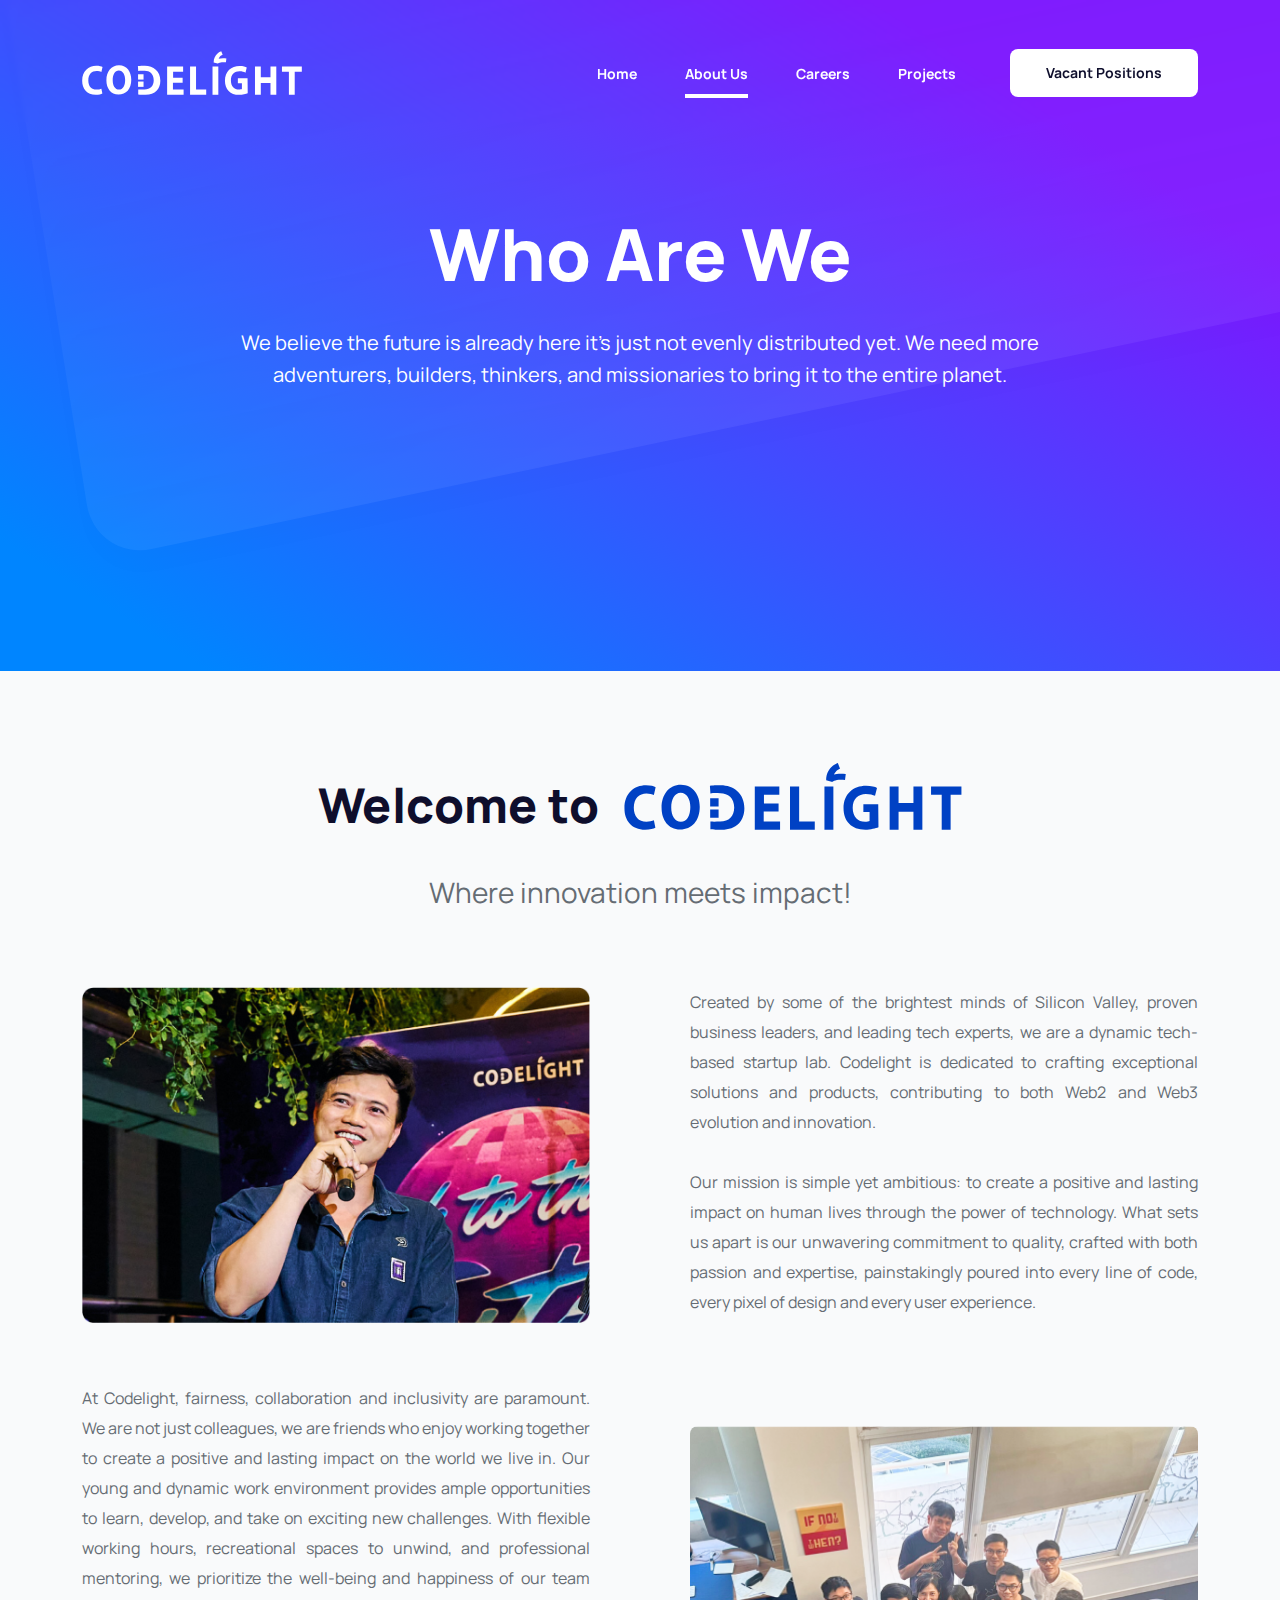
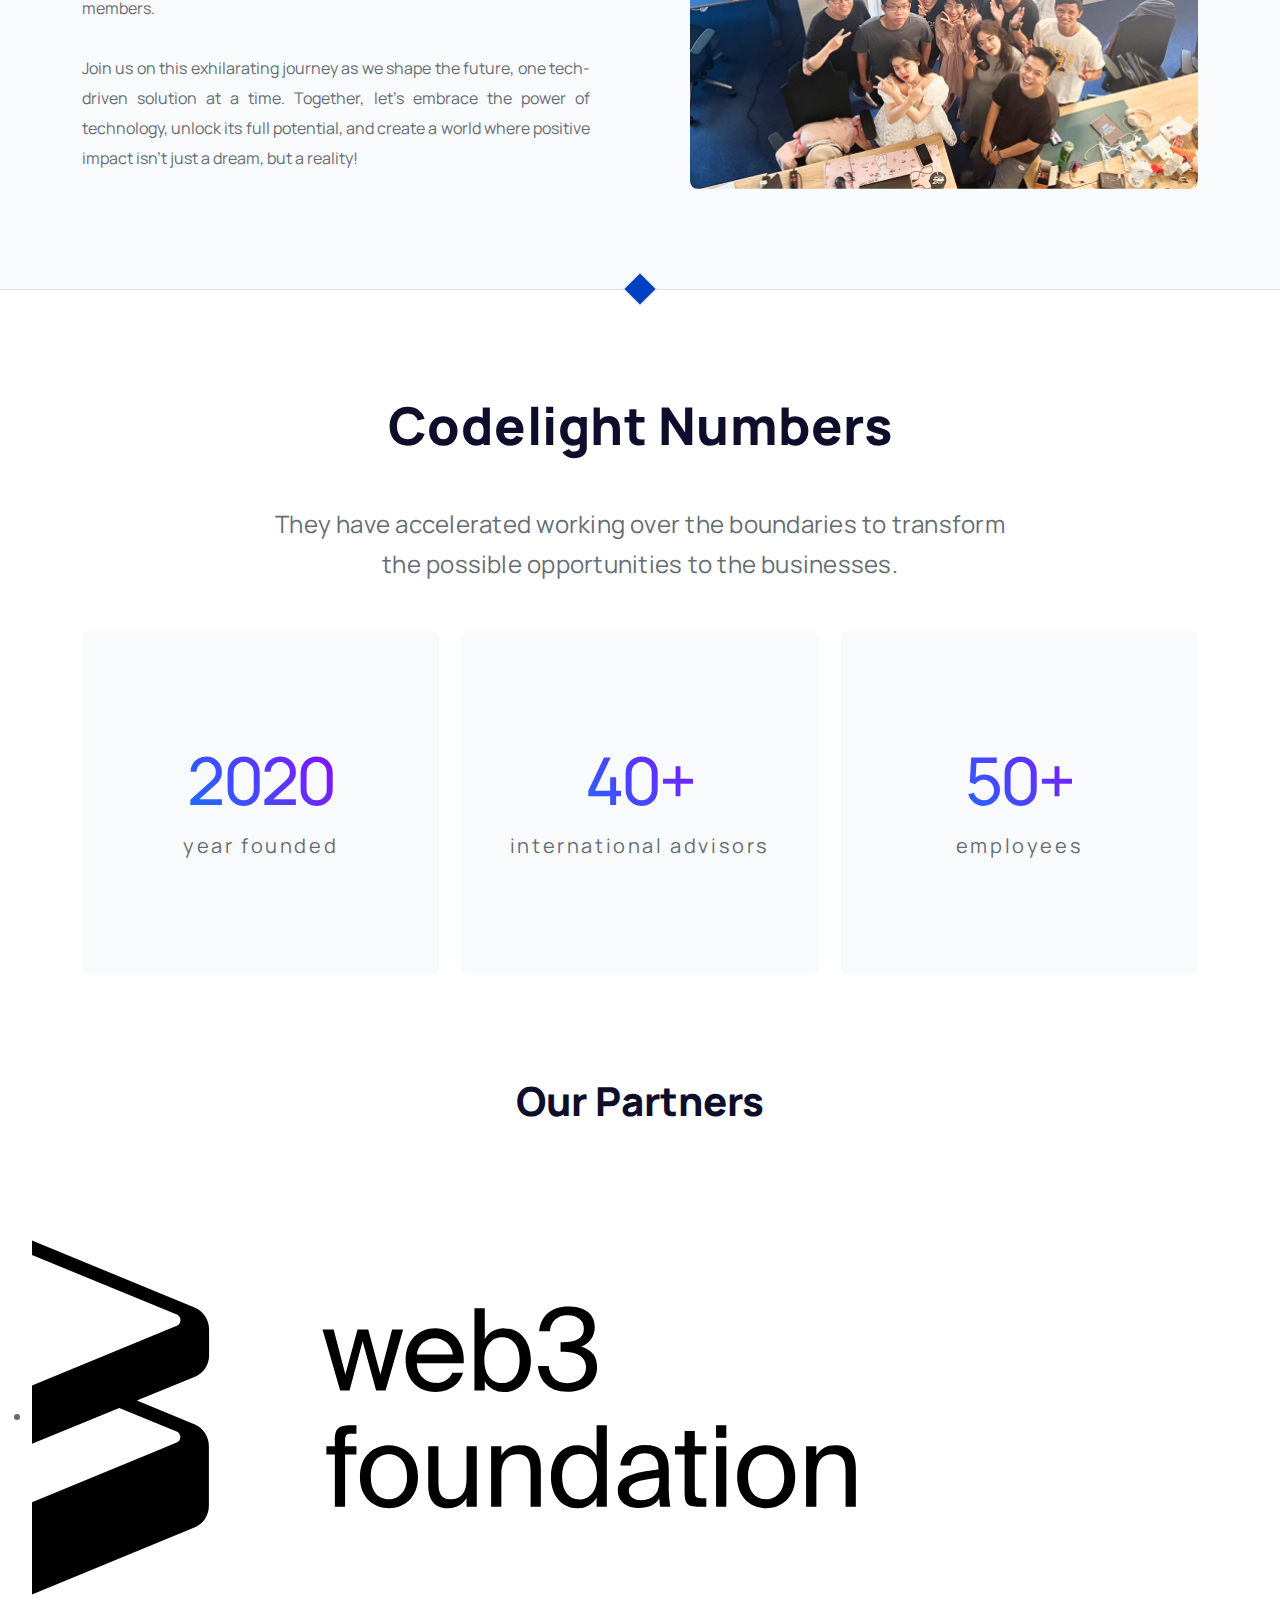
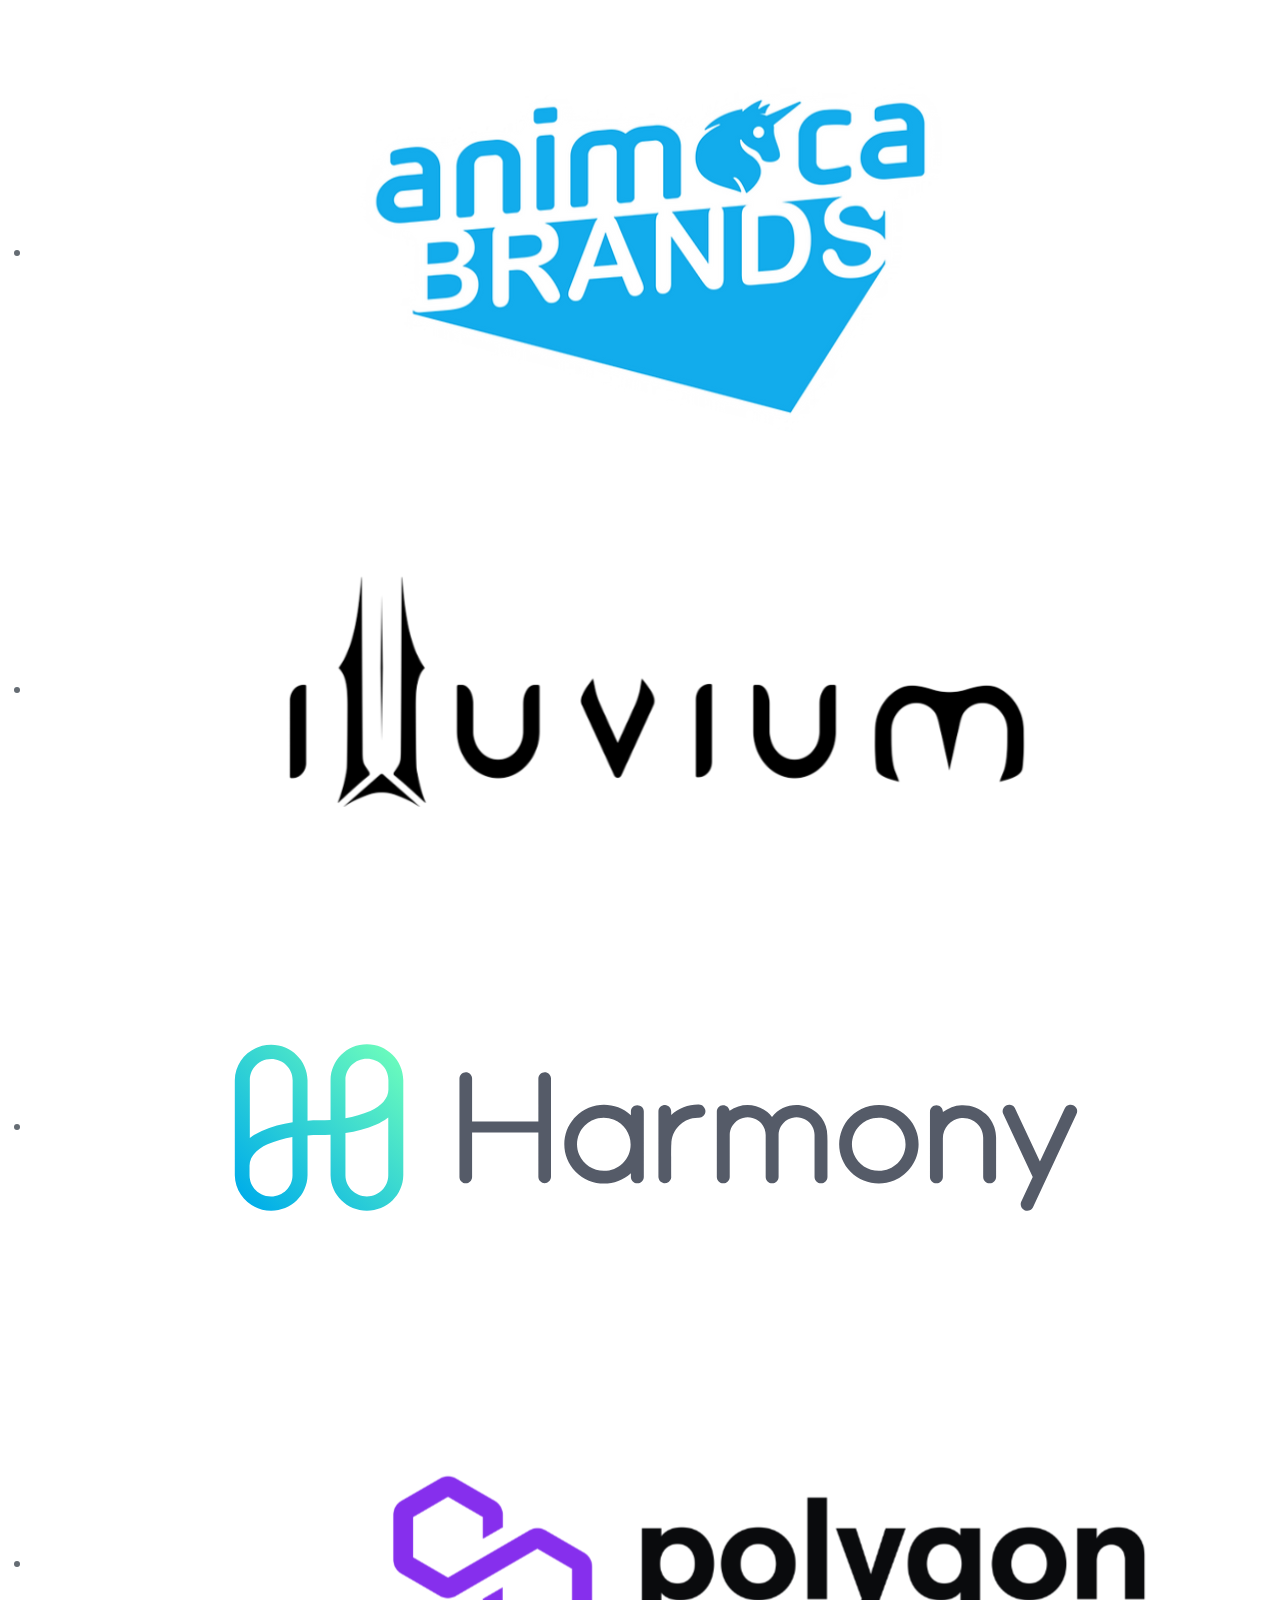
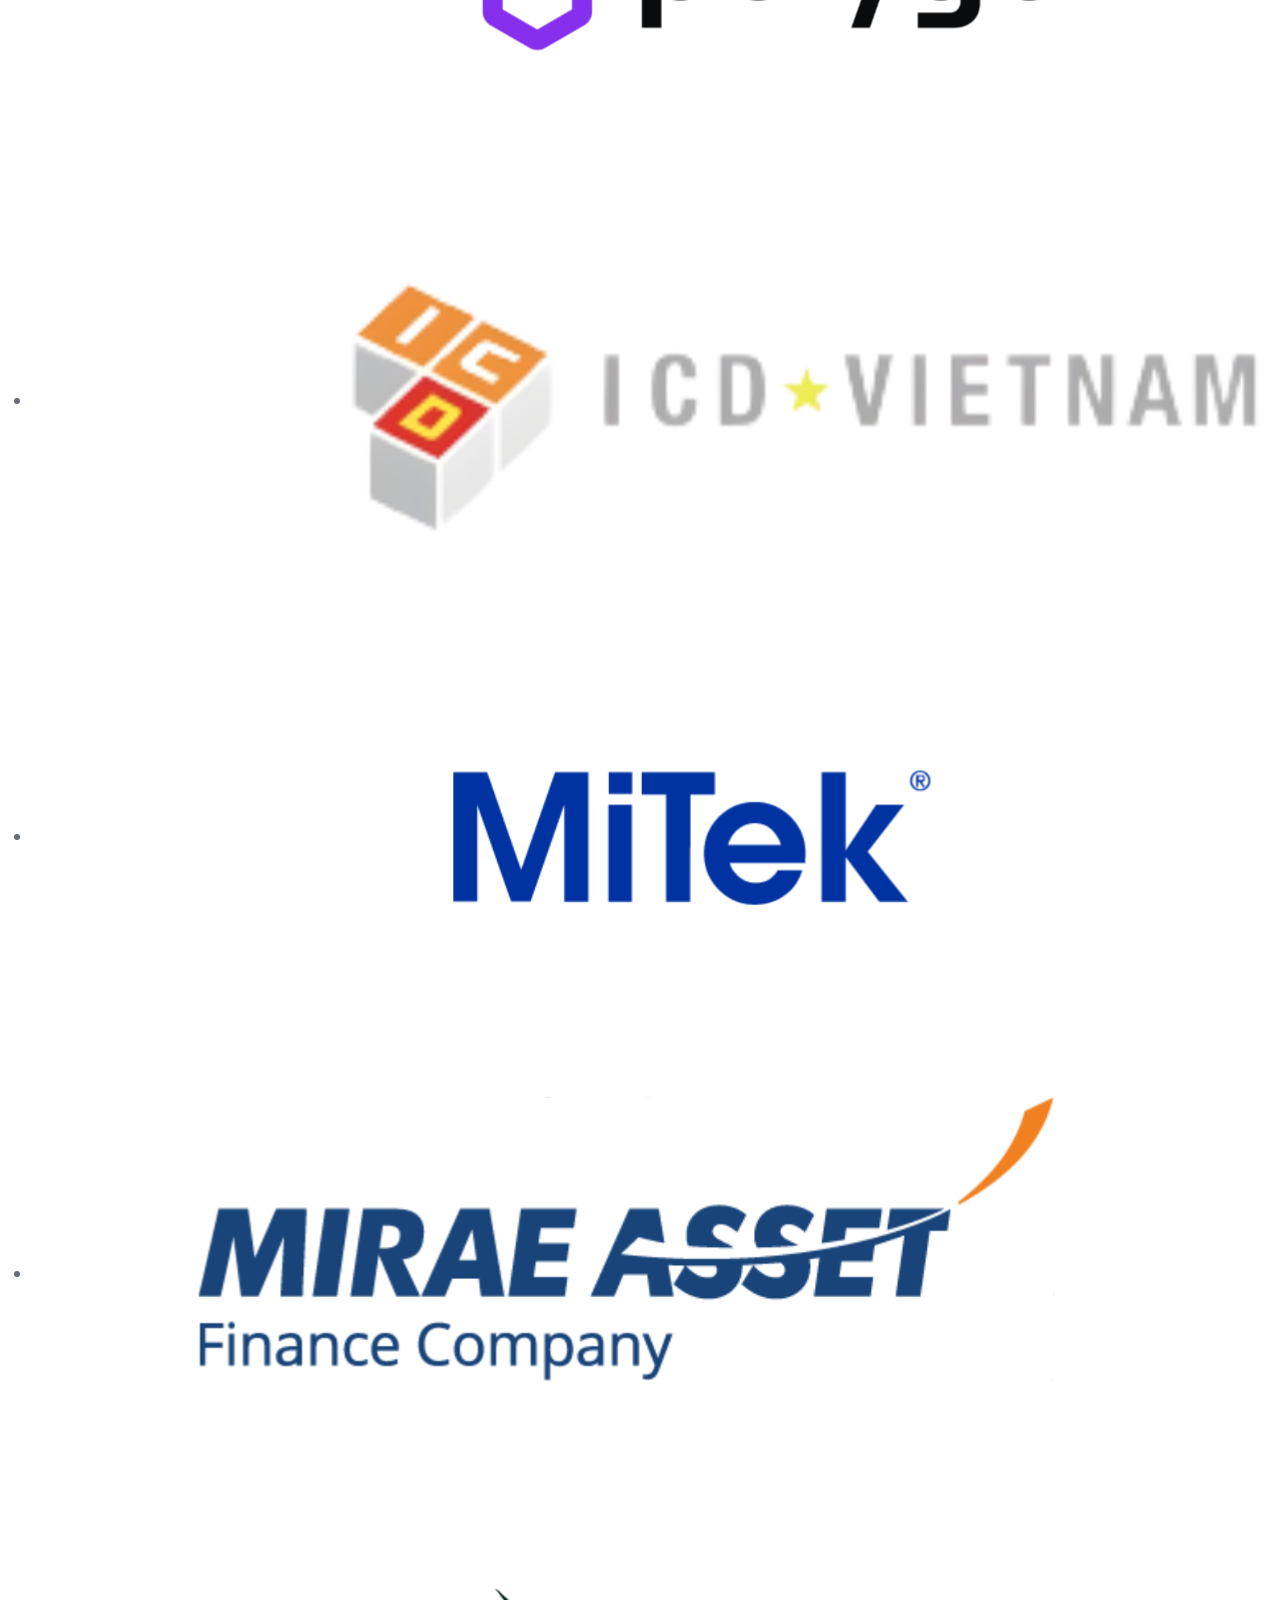
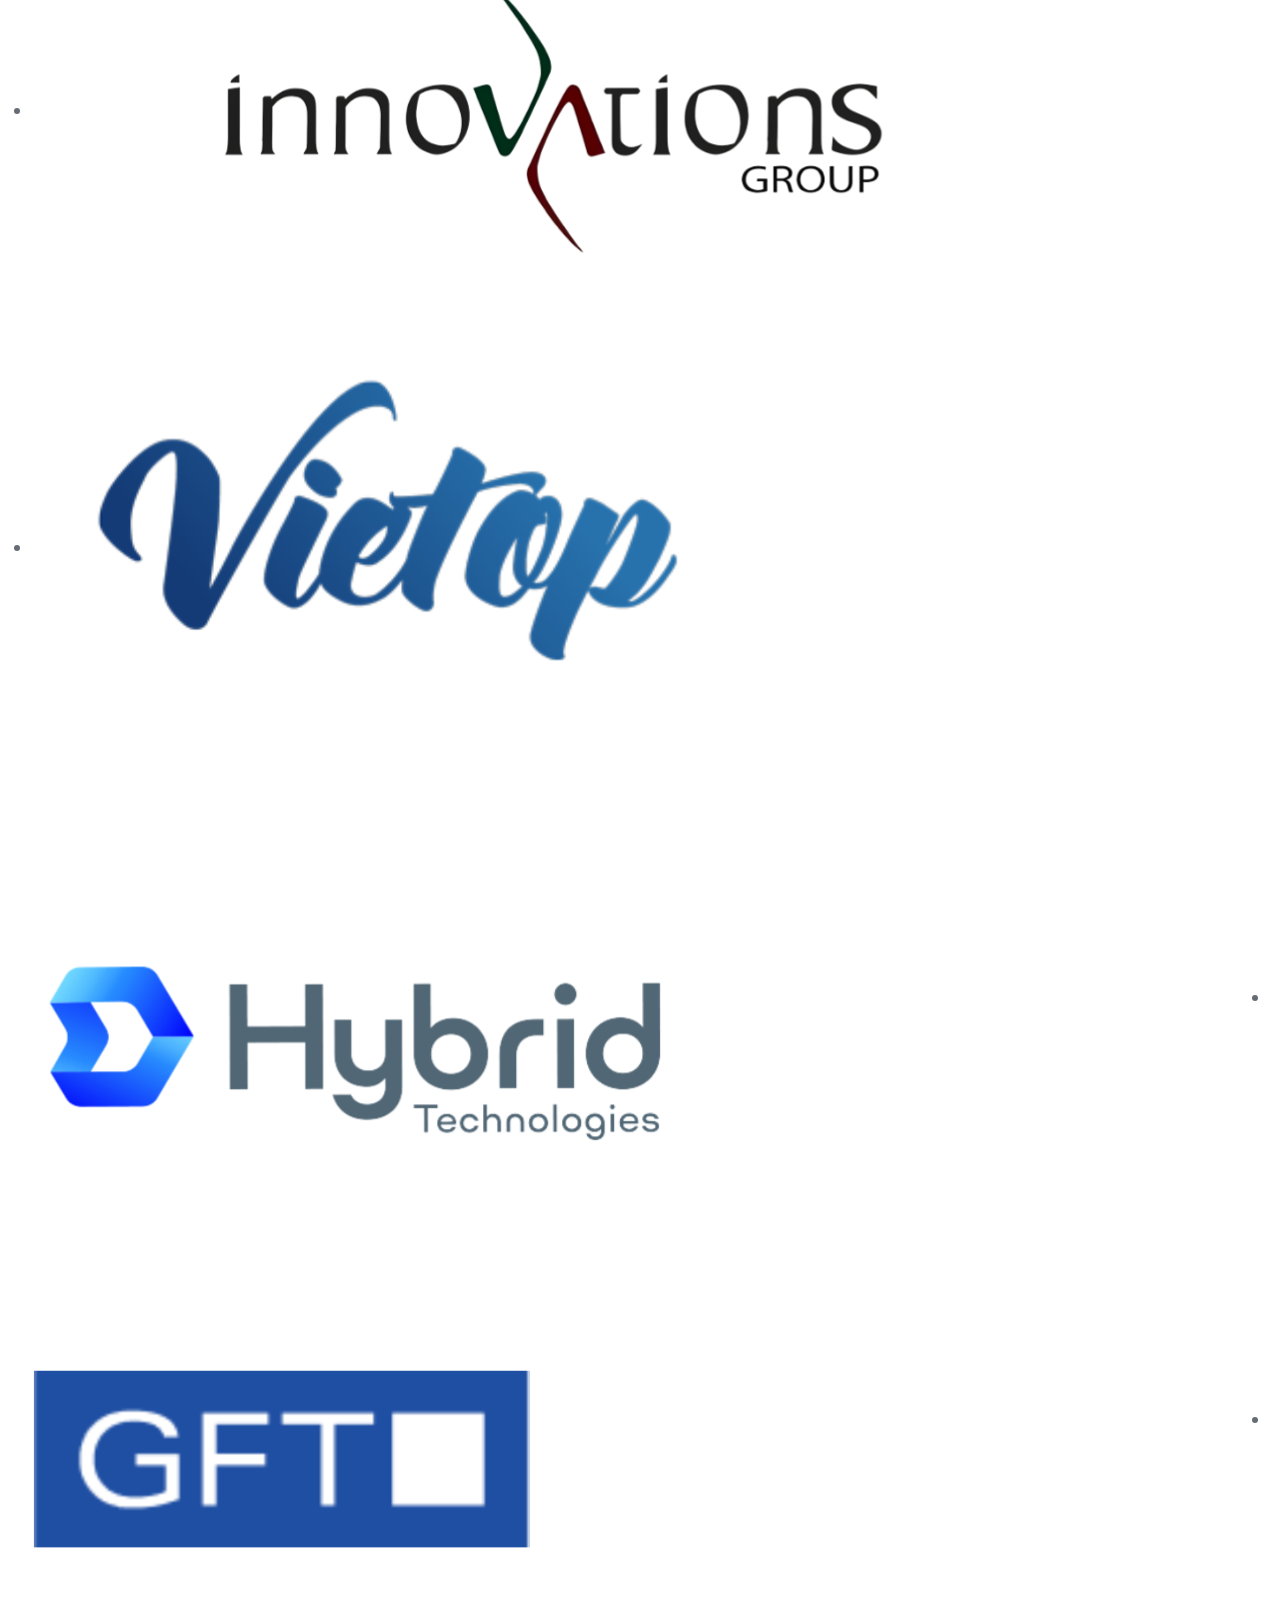
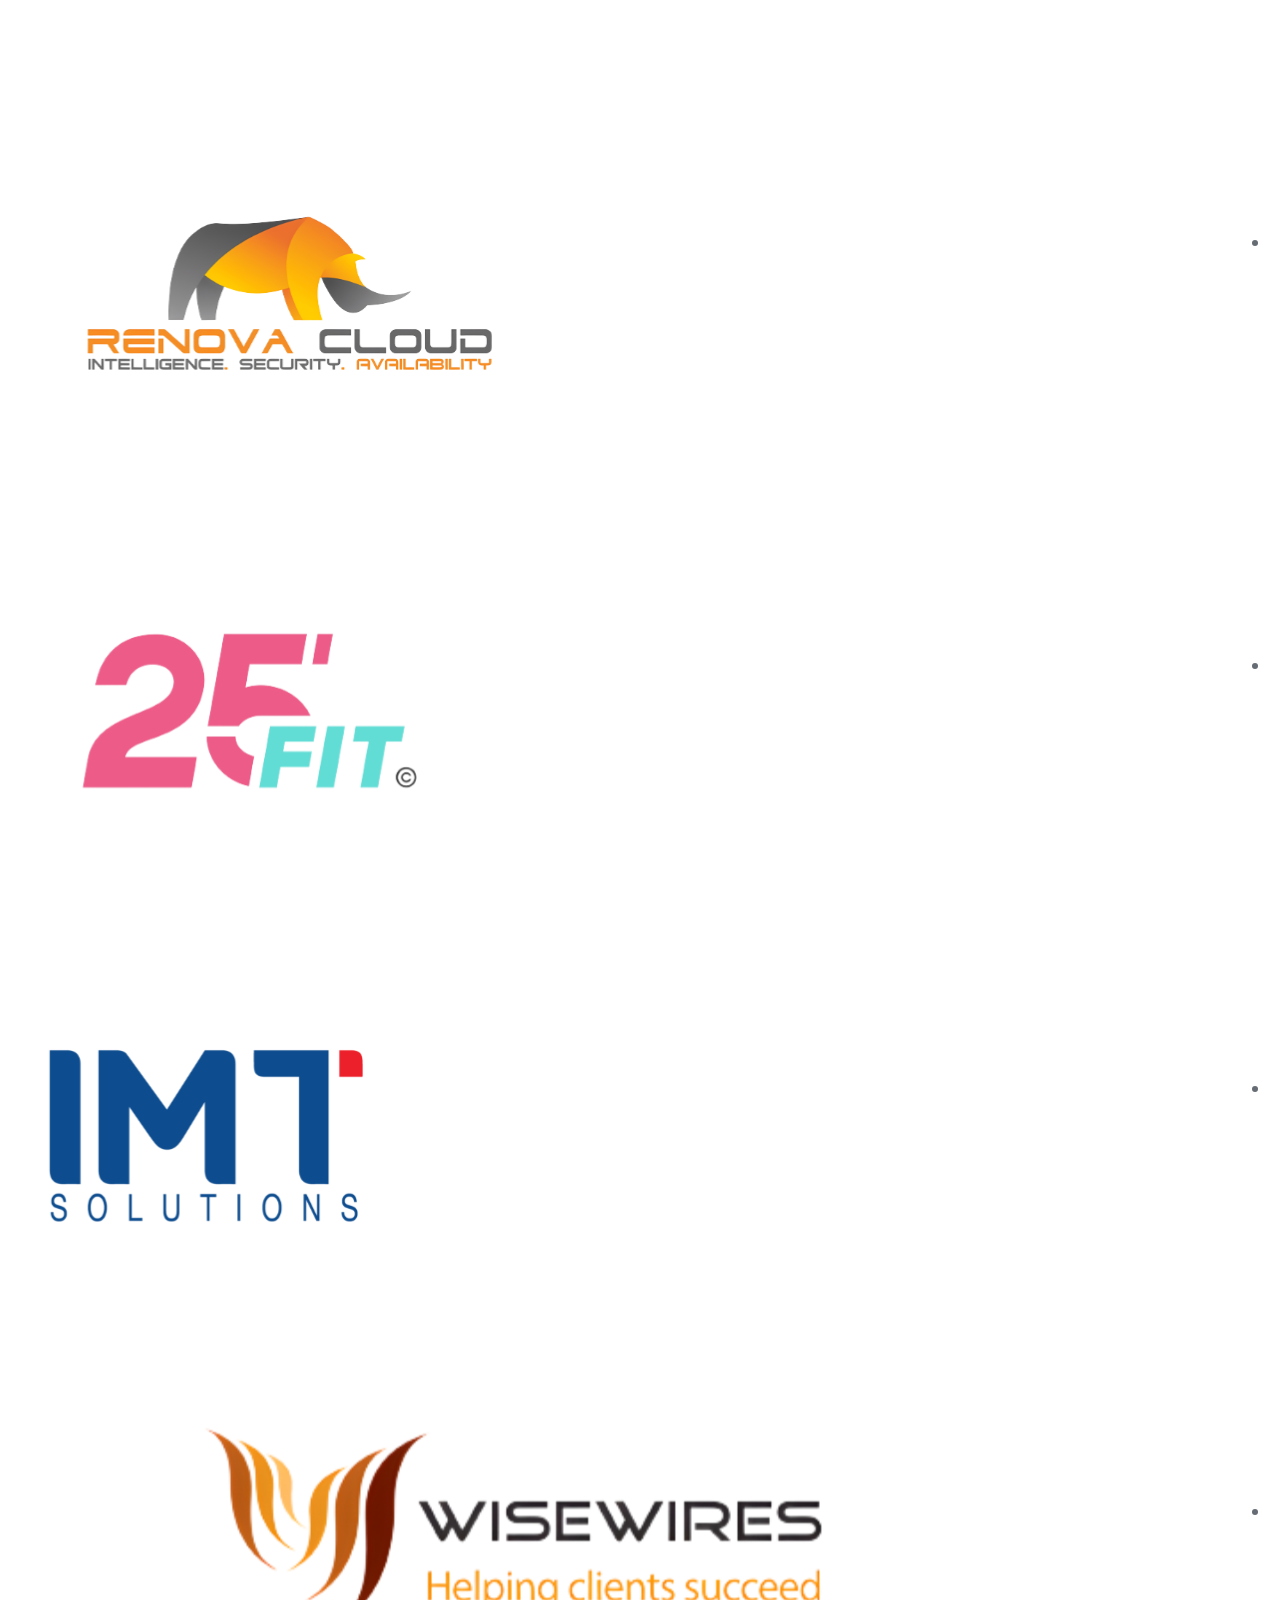
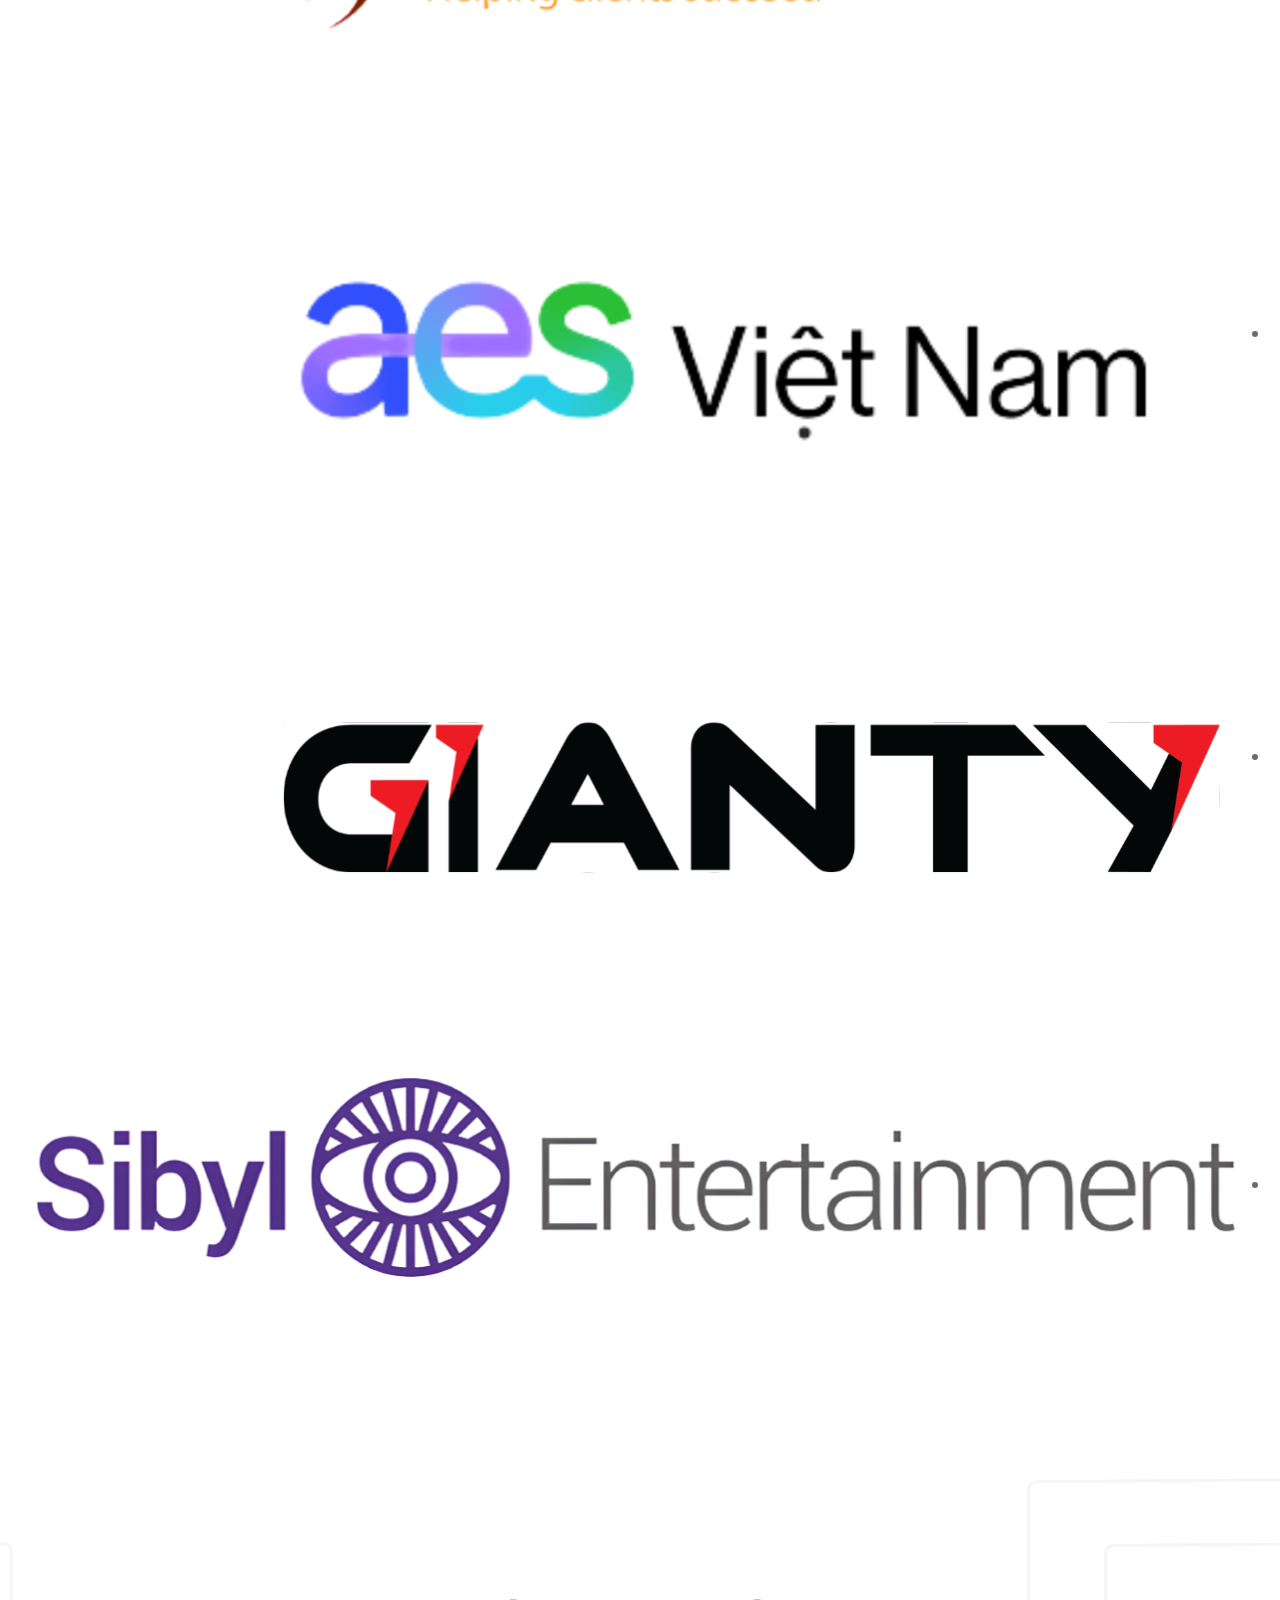
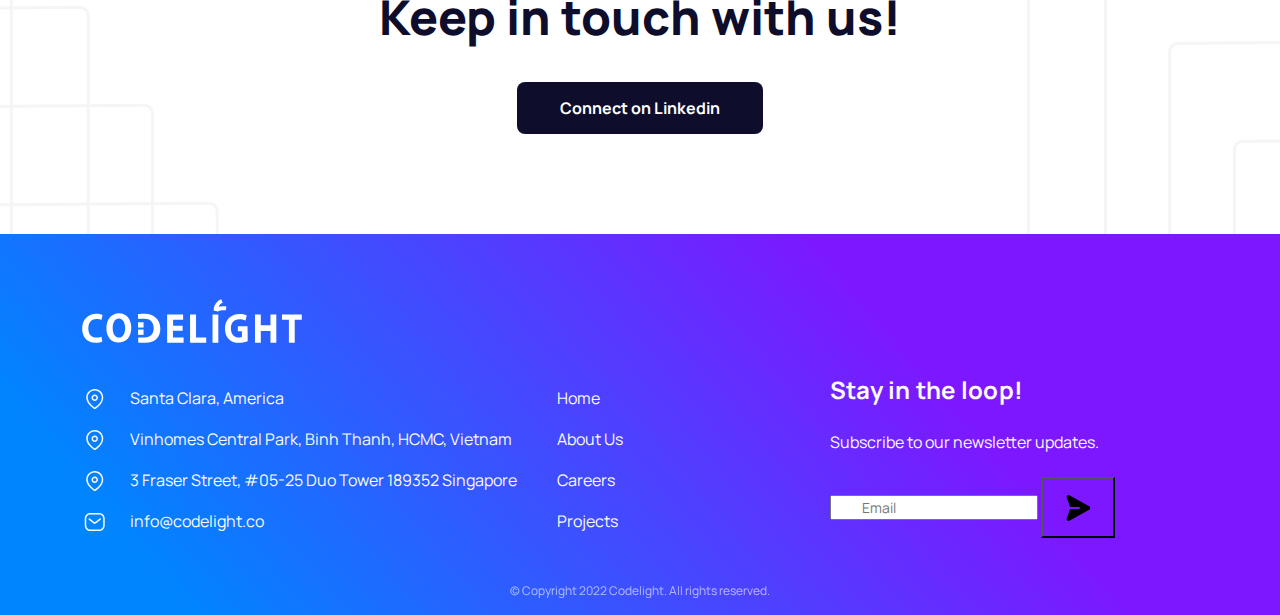
==== commit e832b690: "remove chatbot" ====
--- a/about.html
+++ b/about.html
@@ -740,8 +740,6 @@
     </footer>
     <script src="https://cdn.jsdelivr.net/npm/bootstrap@5.1.3/dist/js/bootstrap.bundle.min.js"></script>
     <script src="https://cdnjs.cloudflare.com/ajax/libs/jquery/3.6.0/jquery.min.js"></script>
-    <div id="codelight-chatbot"></div>
-    <script src="assets/app-BHzbFObM.js"></script>
     <script src="assets/plugins/slick/slick.min.js"></script>
     <script src="assets/js/script.js"></script>
     <script>
